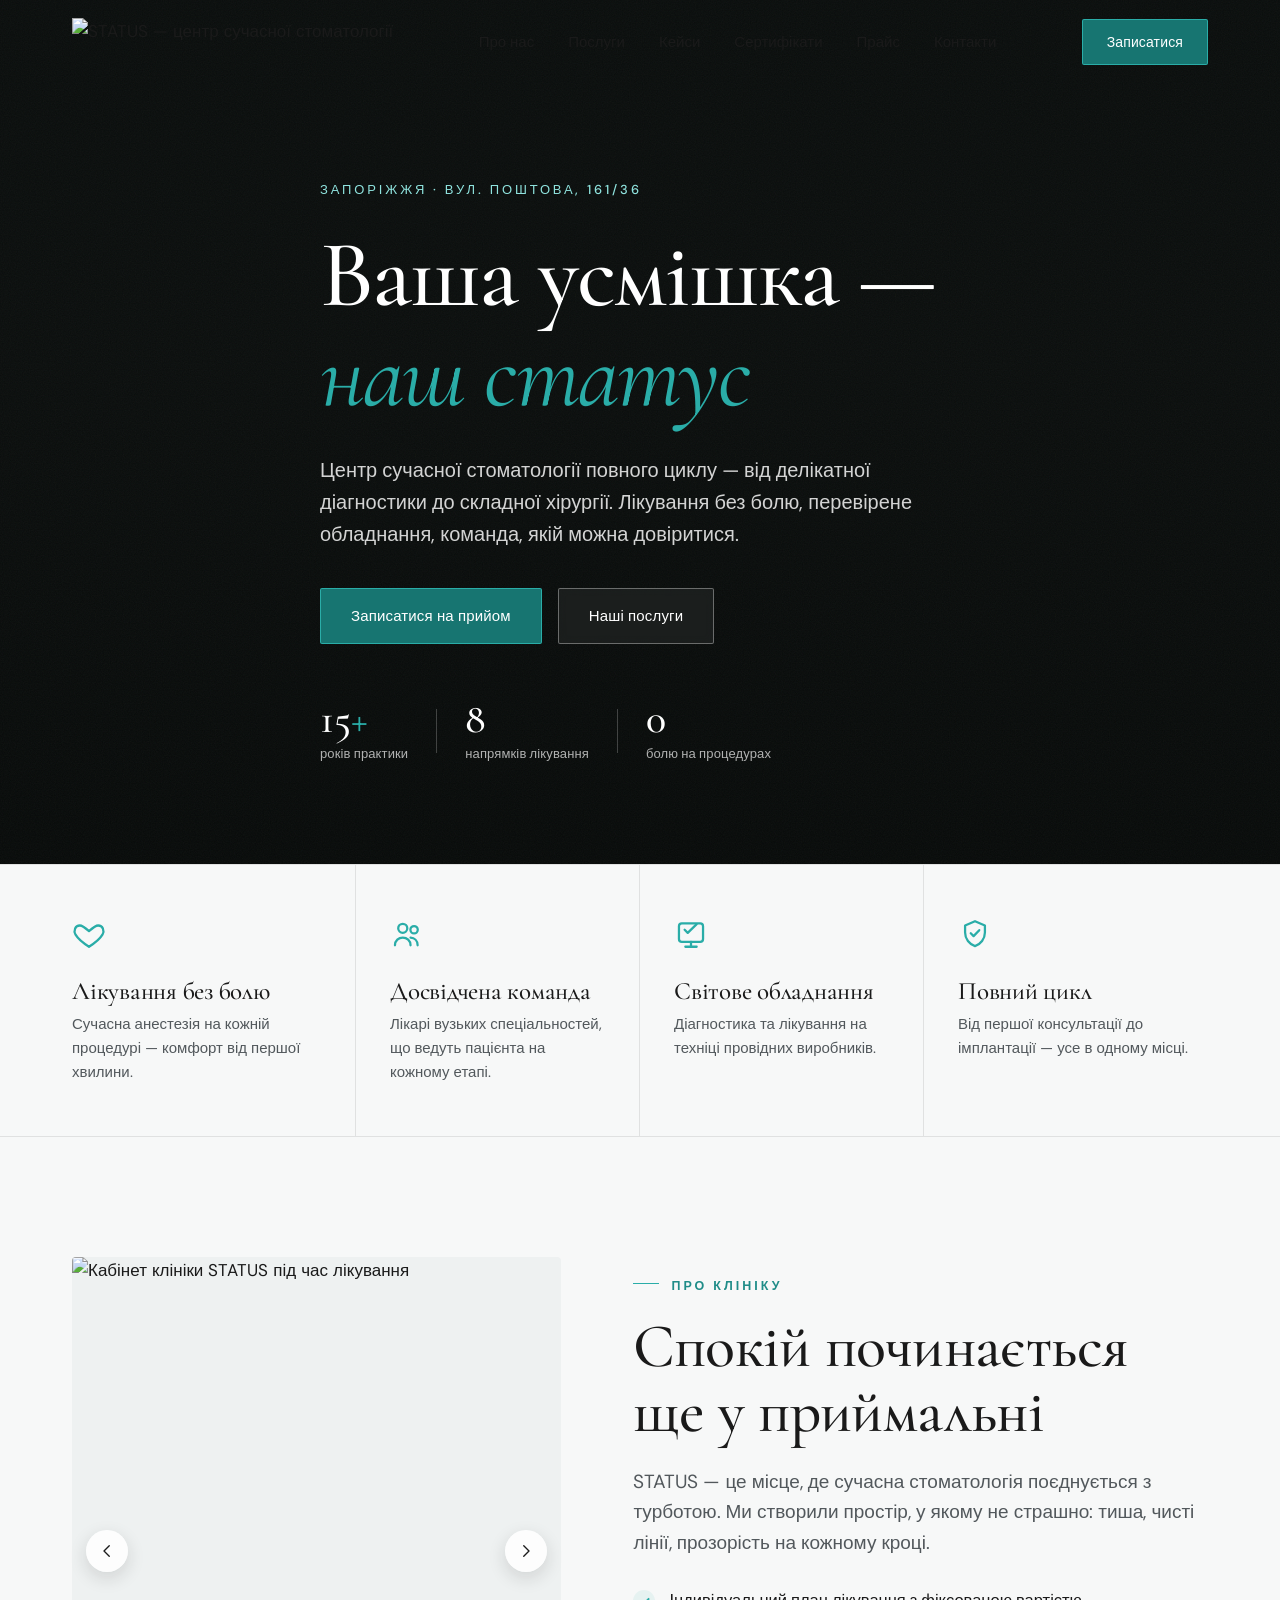
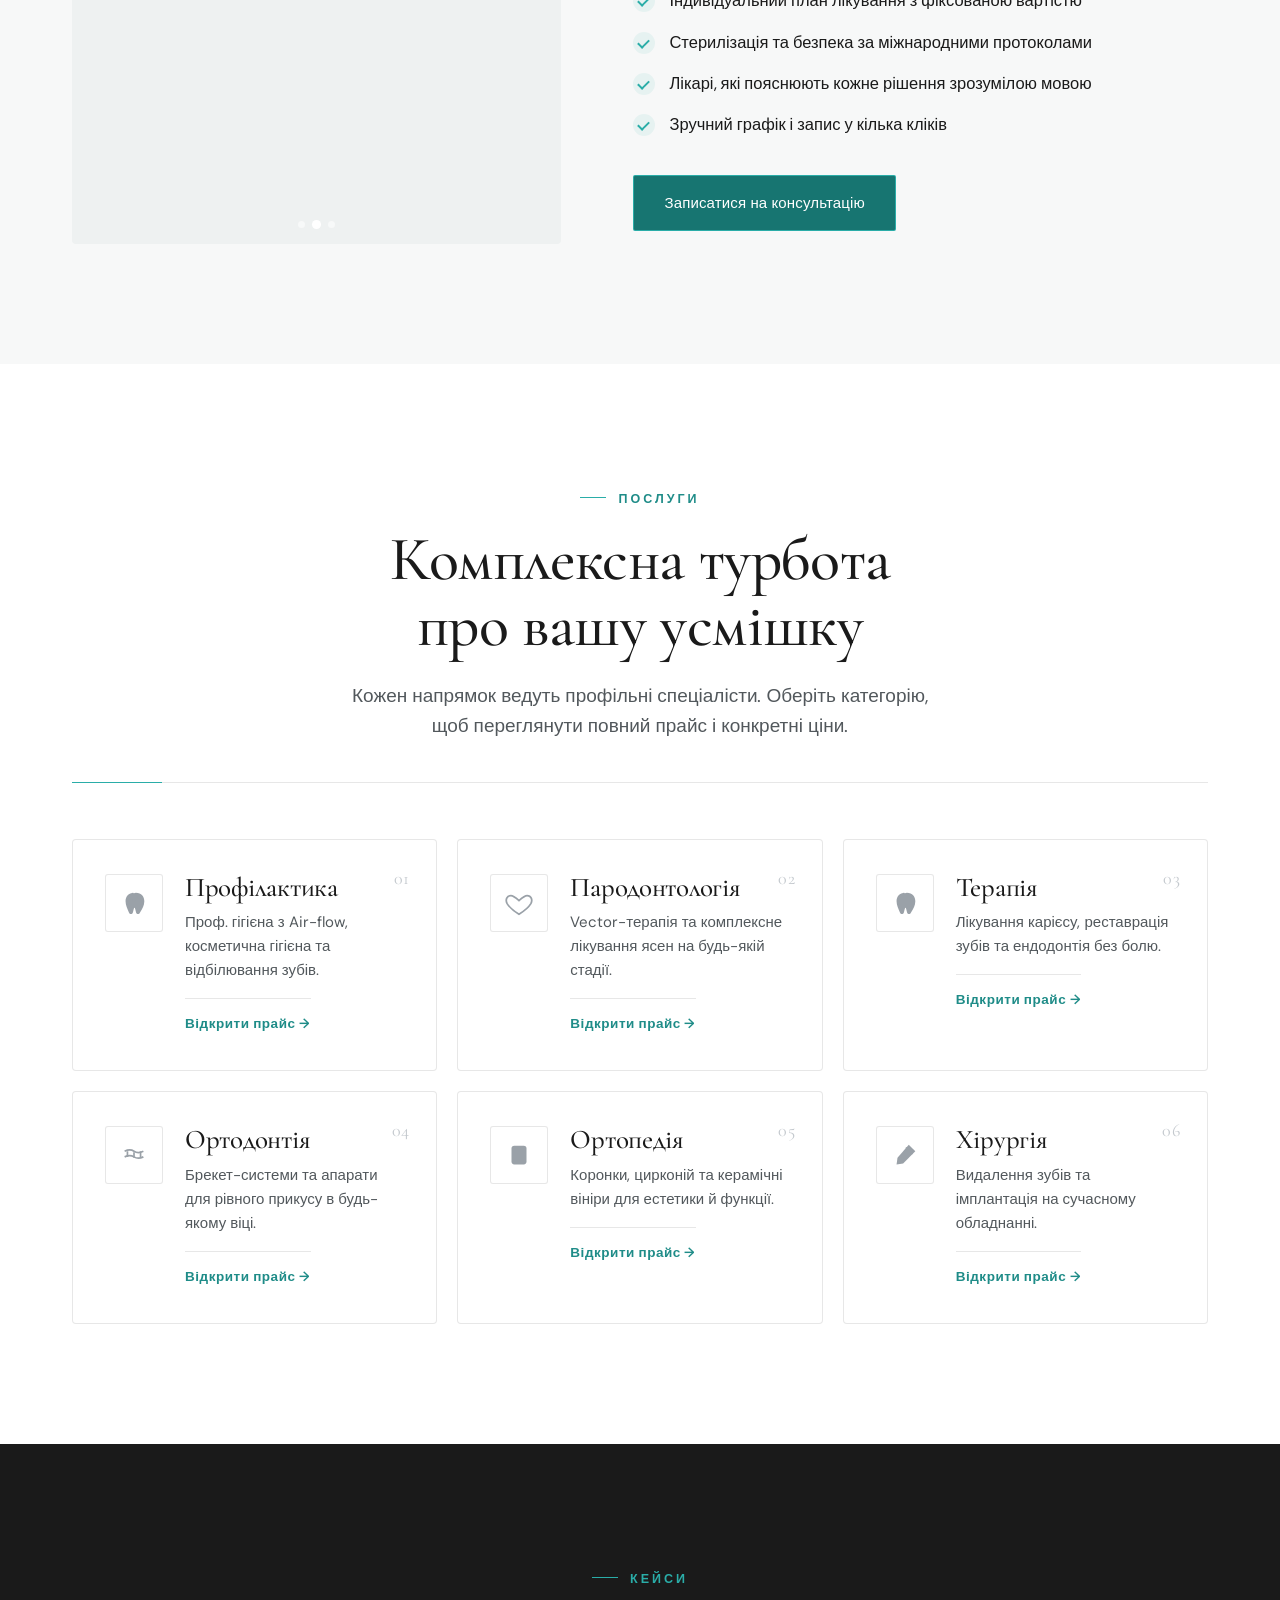
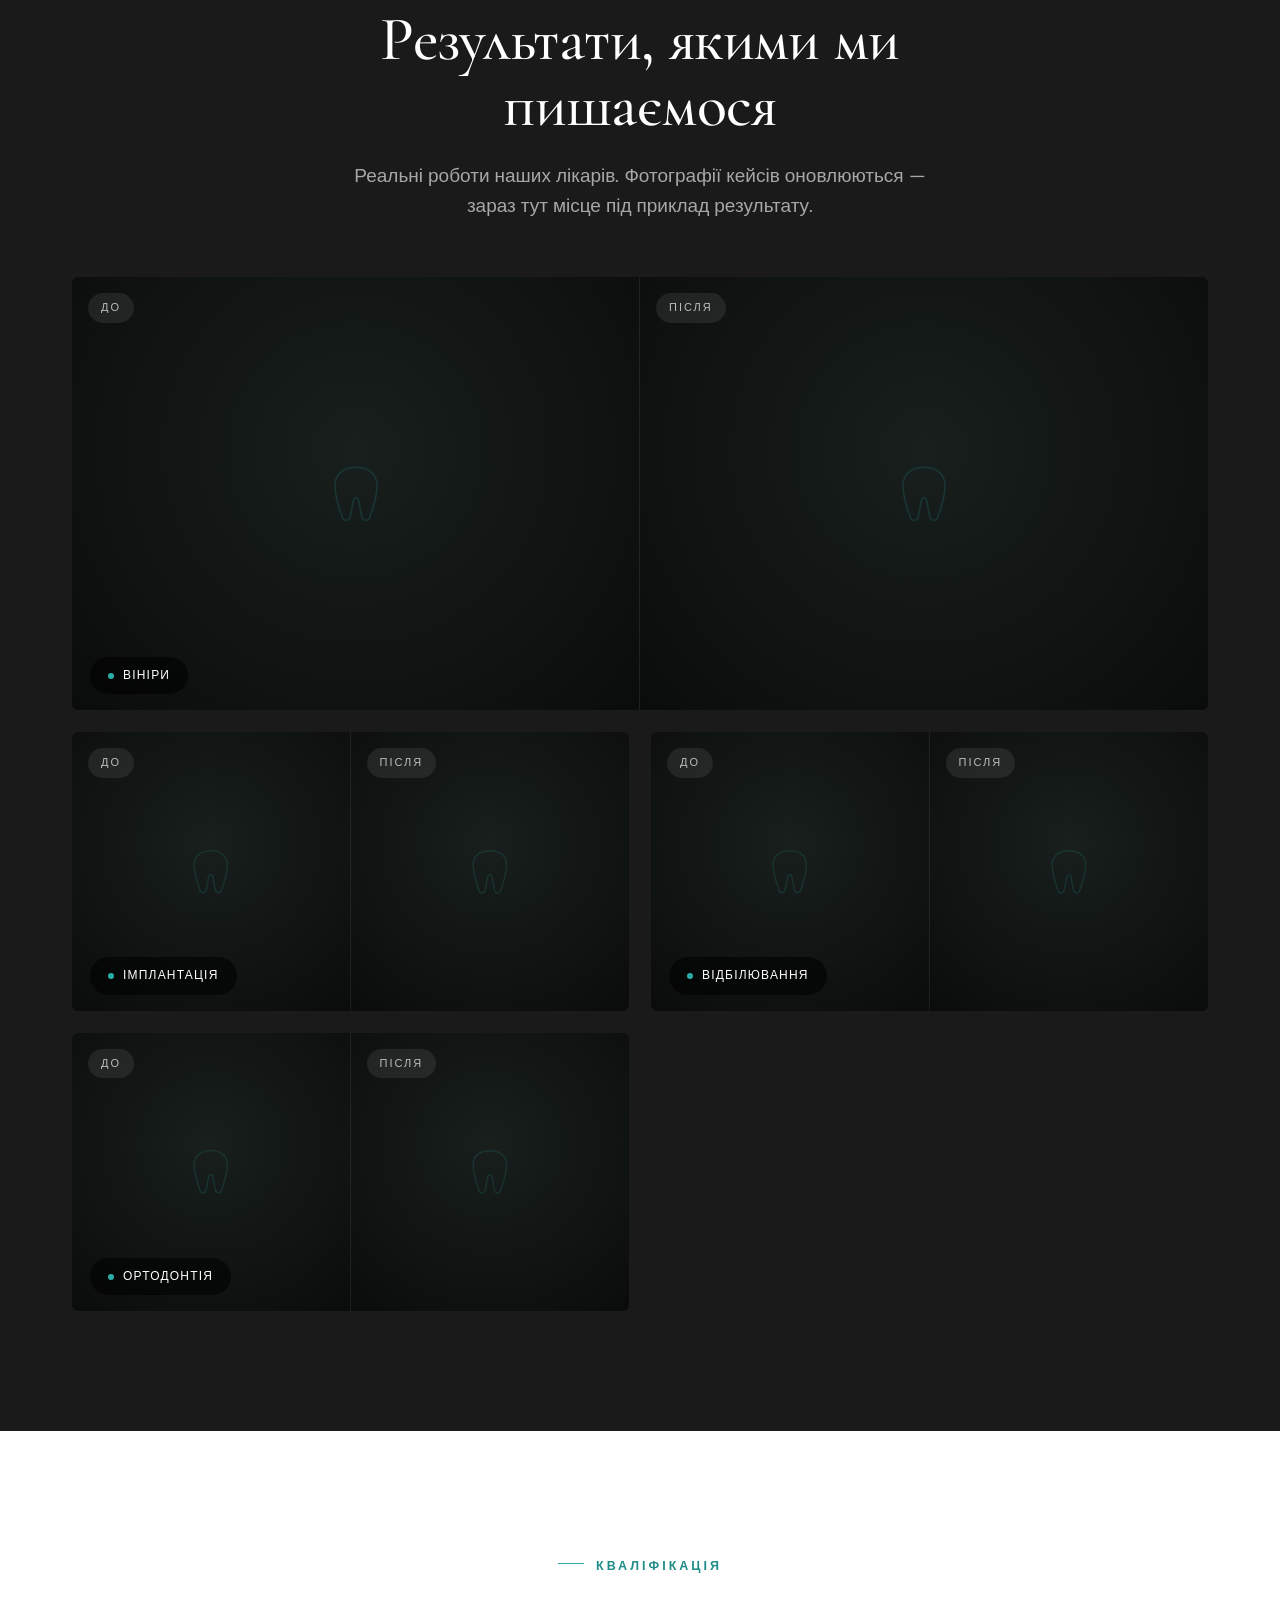
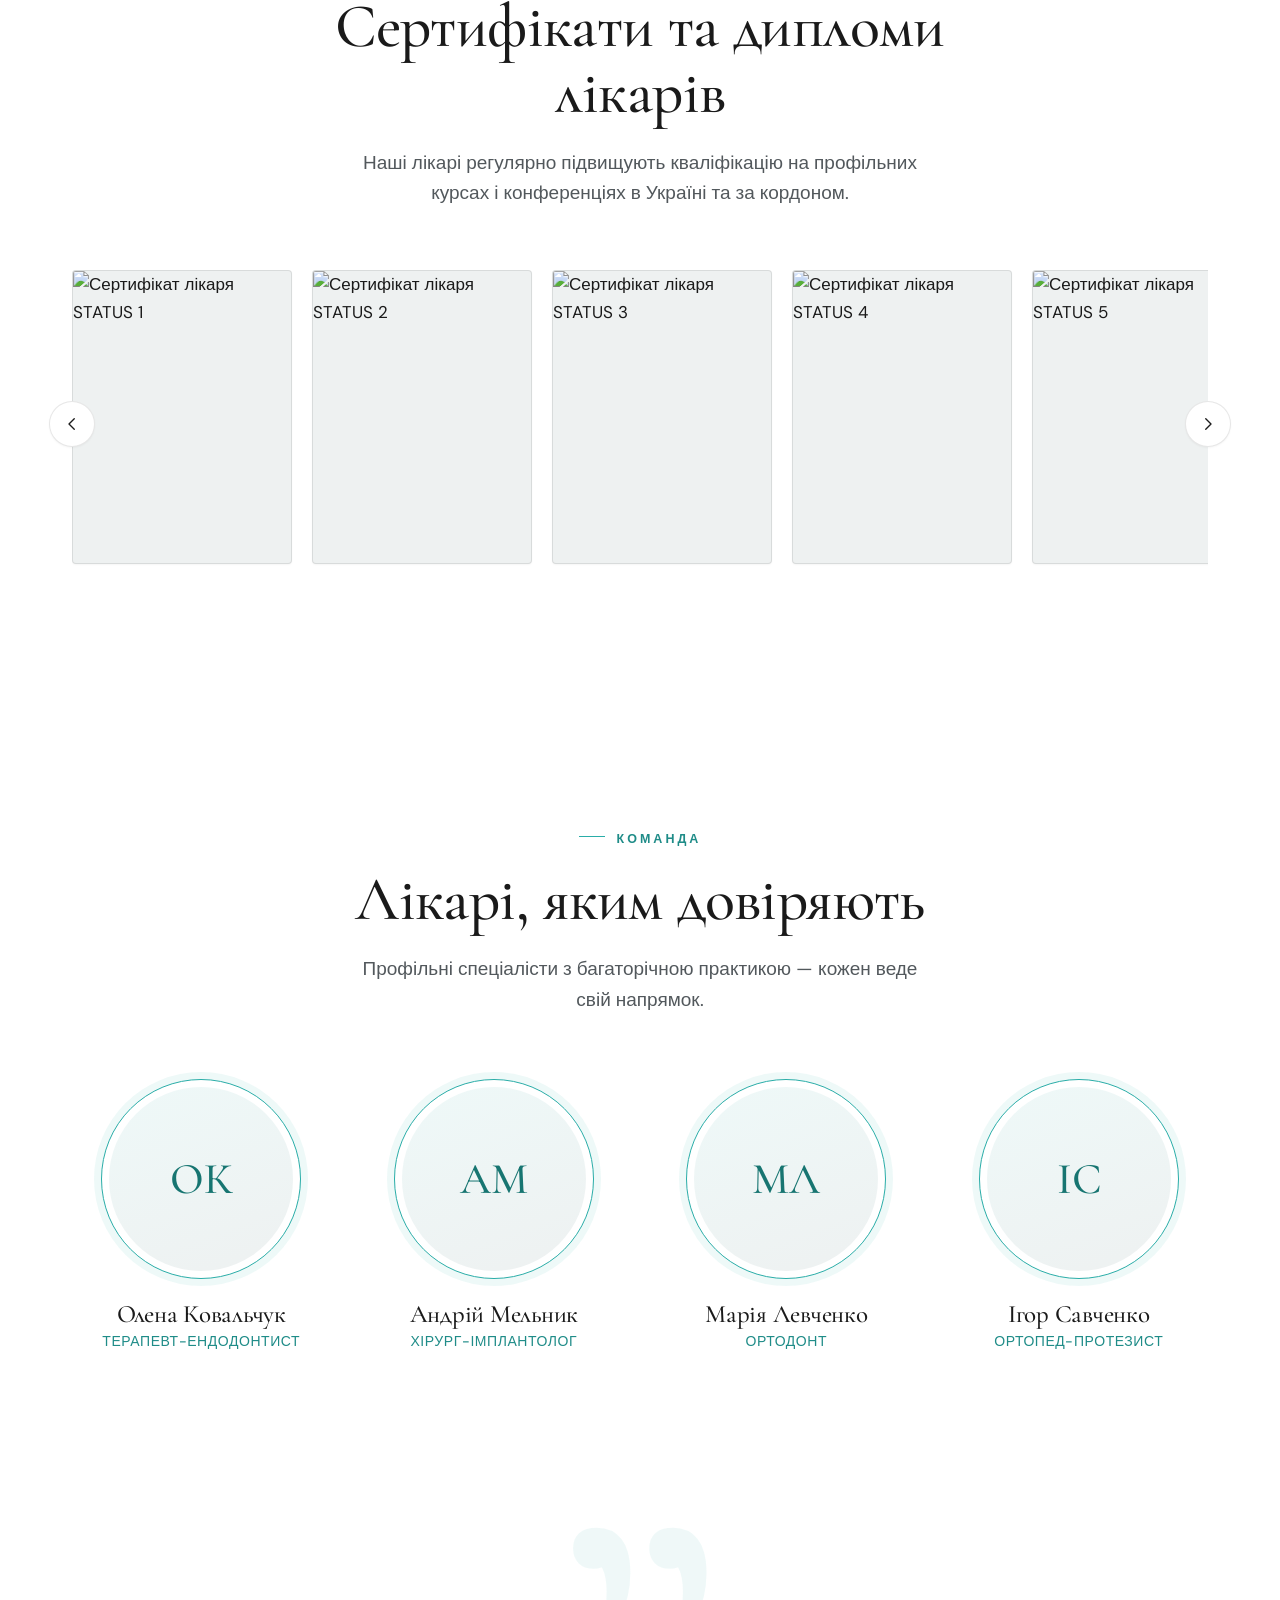
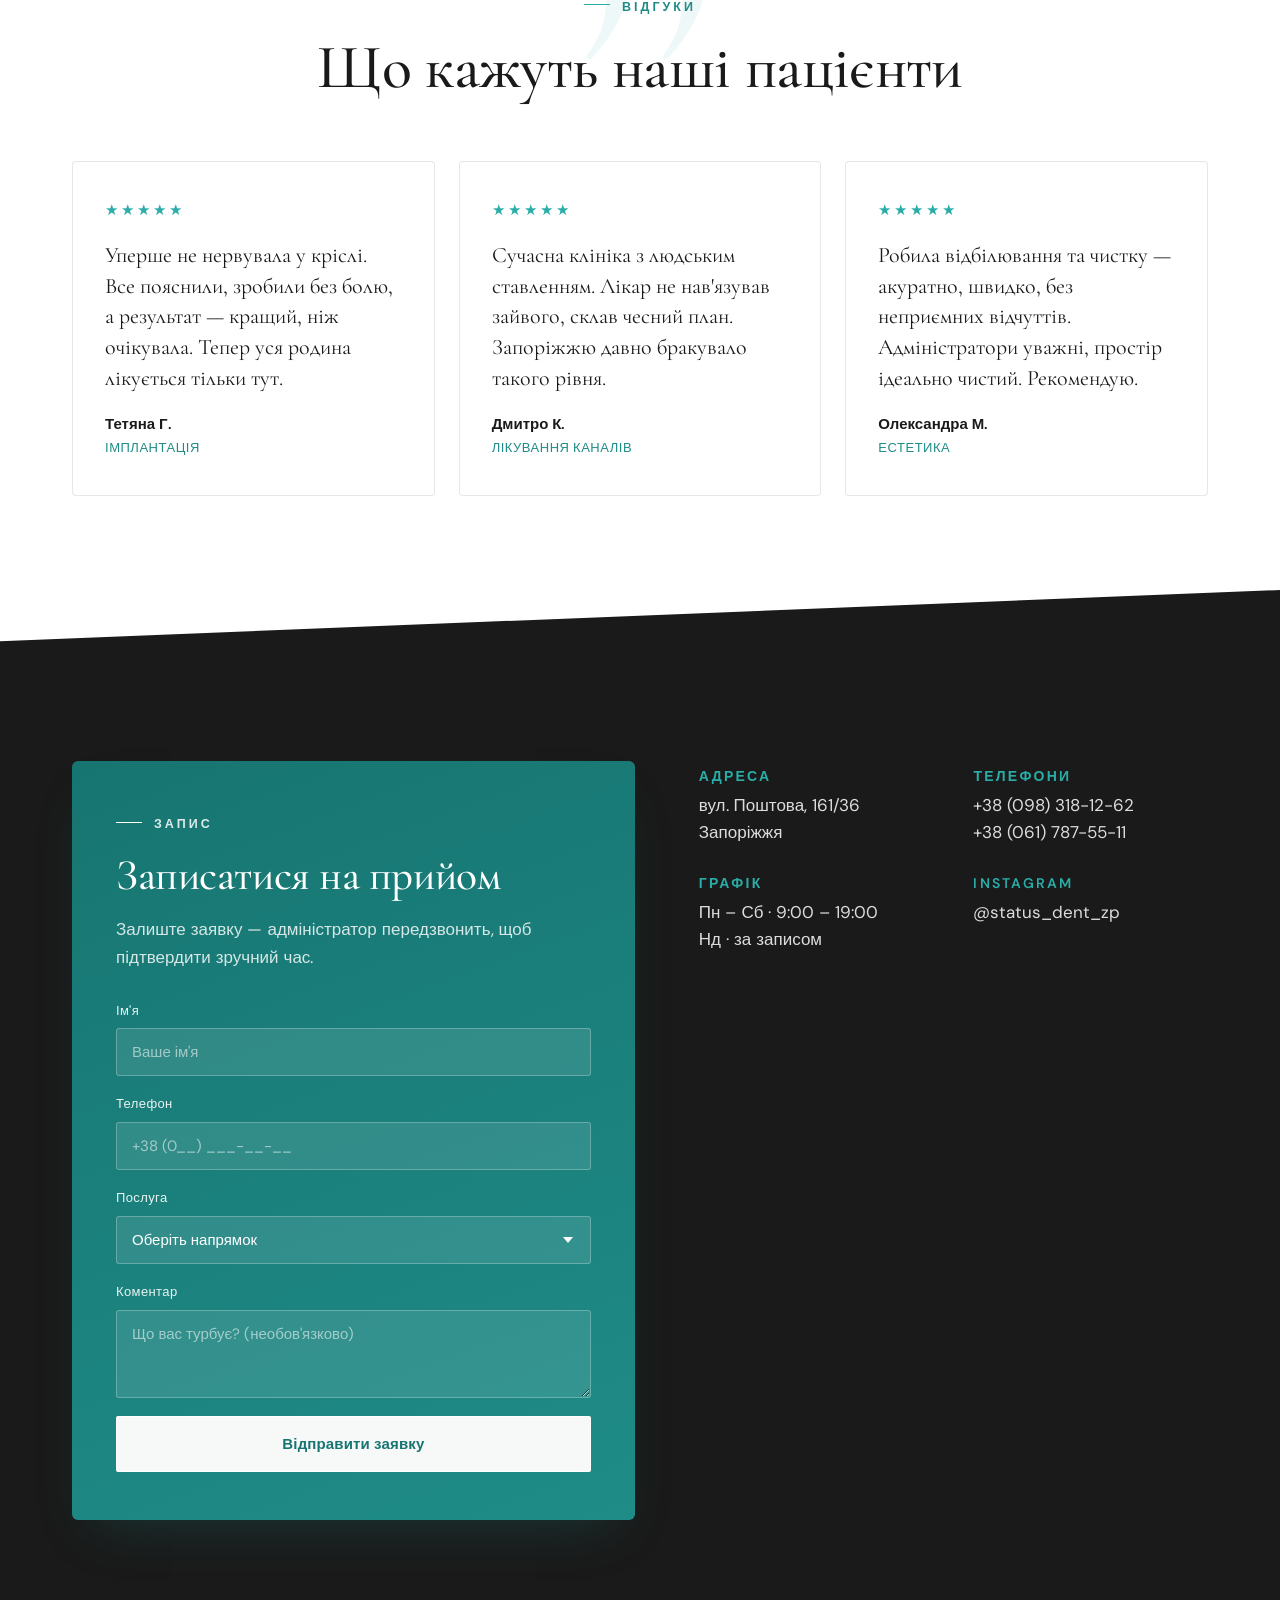
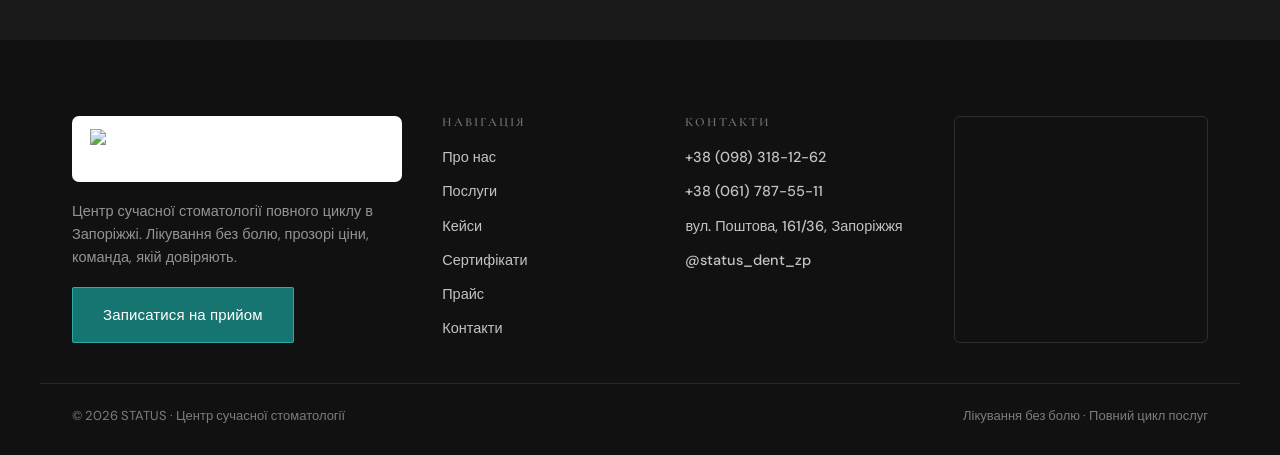
==== index.html @ 4f8bb358 "Add price page, cases/certificates sections, about gallery slider Split certificates into their own " ====
<!DOCTYPE html>
<html lang="uk">
<head>
<meta charset="UTF-8">
<meta name="viewport" content="width=device-width, initial-scale=1.0">
<title>STATUS — Центр сучасної стоматології · Запоріжжя</title>
<meta name="description" content="STATUS — центр сучасної стоматології повного циклу в Запоріжжі. Лікування без болю, досвідчена команда, прозорі ціни.">
<link rel="preconnect" href="https://fonts.googleapis.com">
<link rel="preconnect" href="https://fonts.gstatic.com" crossorigin>
<link rel="preconnect" href="https://res.cloudinary.com">
<link href="https://fonts.googleapis.com/css2?family=Cormorant+Garamond:ital,wght@0,300;0,400;0,500;0,600;1,400&family=DM+Sans:opsz,wght@9..40,300;9..40,400;9..40,500;9..40,700&display=swap" rel="stylesheet">
<link rel="stylesheet" href="status.css">
</head>
<body>

<!-- ================= NAV ================= -->
<header class="nav" id="nav">
  <div class="wrap nav-inner">
    <a href="#top" class="brand" aria-label="STATUS — центр сучасної стоматології">
      <img src="status-logo.png" alt="STATUS — центр сучасної стоматології" class="brand-logo">
    </a>
    <nav class="nav-links" aria-label="Головна навігація">
      <a href="#about">Про нас</a>
      <a href="#services">Послуги</a>
      <a href="#cases">Кейси</a>
      <a href="#certificates">Сертифікати</a>
      <a href="price.html">Прайс</a>
      <a href="#contact">Контакти</a>
    </nav>
    <a href="#contact" class="btn btn-fill nav-cta">Записатися</a>
    <button class="nav-burger" id="nav-burger" aria-label="Меню" aria-expanded="false">
      <span></span><span></span><span></span>
    </button>
  </div>
  <div class="nav-mobile" id="nav-mobile">
    <a href="#about">Про нас</a>
    <a href="#services">Послуги</a>
    <a href="#cases">Кейси</a>
    <a href="#certificates">Сертифікати</a>
    <a href="price.html">Прайс</a>
    <a href="#contact">Контакти</a>
    <a href="#contact" class="btn btn-fill">Записатися на прийом</a>
  </div>
</header>

<main id="top">

<!-- ================= HERO ================= -->
<section class="hero">
  <div class="hero-bg" aria-hidden="true">
    <video class="hero-video" autoplay muted loop playsinline
      poster="https://res.cloudinary.com/djntd8got/video/upload/so_0,f_auto,q_auto,c_limit,w_1200/status/hero/hero-bg.jpg">
      <source src="https://res.cloudinary.com/djntd8got/video/upload/f_auto,q_auto,c_limit,w_1200/status/hero/hero-bg.mp4" type="video/mp4">
    </video>
    <div class="hero-overlay"></div>
  </div>
  <div class="grain" aria-hidden="true"></div>
  <div class="wrap">
    <div class="hero-copy">
      <p class="eyebrow reveal-up" style="--d:0ms">Запоріжжя · вул. Поштова, 161/36</p>
      <h1 class="hero-title">
        <span class="reveal-up" style="--d:90ms">Ваша усмішка —</span>
        <span class="reveal-up accent" style="--d:200ms">наш статус</span>
      </h1>
      <p class="hero-lede reveal-up" style="--d:320ms">
        Центр сучасної стоматології повного циклу — від делікатної діагностики
        до складної хірургії. Лікування без болю, перевірене обладнання,
        команда, якій можна довіритися.
      </p>
      <div class="hero-actions reveal-up" style="--d:440ms">
        <a href="#contact" class="btn btn-fill">Записатися на прийом</a>
        <a href="#services" class="btn btn-ghost">Наші послуги</a>
      </div>
      <div class="hero-stats reveal-up" style="--d:560ms">
        <div class="stat"><span class="stat-num">15<i>+</i></span><span class="stat-lbl">років практики</span></div>
        <div class="stat-div" aria-hidden="true"></div>
        <div class="stat"><span class="stat-num">8</span><span class="stat-lbl">напрямків лікування</span></div>
        <div class="stat-div" aria-hidden="true"></div>
        <div class="stat"><span class="stat-num">0</span><span class="stat-lbl">болю на процедурах</span></div>
      </div>
    </div>
  </div>
</section>

<!-- ================= TRUST BAR ================= -->
<section class="trust" aria-label="Чому пацієнти обирають STATUS">
  <div class="wrap trust-grid">
    <div class="trust-item reveal-up">
      <svg viewBox="0 0 24 24" aria-hidden="true"><path d="M12 21s-7-4.35-9.5-8.5C.9 9.6 2.3 6 5.5 6 7.6 6 9 7.3 12 10c3-2.7 4.4-4 6.5-4 3.2 0 4.6 3.6 3 6.5C19 16.65 12 21 12 21z"/></svg>
      <h3>Лікування без болю</h3>
      <p>Сучасна анестезія на кожній процедурі — комфорт від першої хвилини.</p>
    </div>
    <div class="trust-item reveal-up" style="--d:90ms">
      <svg viewBox="0 0 24 24" aria-hidden="true"><circle cx="9" cy="8" r="3.2"/><path d="M3.5 20c0-3.3 2.6-5.5 5.5-5.5s5.5 2.2 5.5 5.5"/><circle cx="17" cy="9" r="2.6"/><path d="M14.5 14.6c2.7.2 5 2.2 5 5.4"/></svg>
      <h3>Досвідчена команда</h3>
      <p>Лікарі вузьких спеціальностей, що ведуть пацієнта на кожному етапі.</p>
    </div>
    <div class="trust-item reveal-up" style="--d:180ms">
      <svg viewBox="0 0 24 24" aria-hidden="true"><rect x="3.5" y="4.5" width="17" height="13" rx="2"/><path d="M8 21h8M12 17.5V21M7.5 9l2.2 2.2L16 5"/></svg>
      <h3>Світове обладнання</h3>
      <p>Діагностика та лікування на техніці провідних виробників.</p>
    </div>
    <div class="trust-item reveal-up" style="--d:270ms">
      <svg viewBox="0 0 24 24" aria-hidden="true"><path d="M12 3l7 3v5c0 4.4-3 8.3-7 9.5C8 19.3 5 15.4 5 11V6z"/><path d="M9 11.5l2 2 4-4.2"/></svg>
      <h3>Повний цикл</h3>
      <p>Від першої консультації до імплантації — усе в одному місці.</p>
    </div>
  </div>
</section>

<!-- ================= ABOUT ================= -->
<section class="section about" id="about">
  <div class="wrap about-grid">
    <div class="about-media reveal-up">
      <div class="about-gallery" id="about-gallery">
        <div class="about-slide is-active">
          <img src="https://res.cloudinary.com/djntd8got/image/upload/f_auto,q_auto,w_900/status/about/about-1.jpg" alt="Лікарі STATUS під час прийому пацієнта" loading="lazy">
        </div>
        <div class="about-slide">
          <img src="https://res.cloudinary.com/djntd8got/image/upload/f_auto,q_auto,w_900/status/about/about-2.jpg" alt="Кабінет клініки STATUS під час лікування" loading="lazy">
        </div>
        <div class="about-slide">
          <img src="https://res.cloudinary.com/djntd8got/image/upload/f_auto,q_auto,w_900/status/about/about-3.jpg" alt="Стіна сертифікатів та дипломів лікарів STATUS" loading="lazy">
        </div>
      </div>
      <button class="gallery-nav prev" id="about-prev" aria-label="Попереднє фото">
        <svg viewBox="0 0 24 24" aria-hidden="true"><path d="M15 5l-7 7 7 7" fill="none" stroke="currentColor" stroke-width="1.8" stroke-linecap="round" stroke-linejoin="round"/></svg>
      </button>
      <button class="gallery-nav next" id="about-next" aria-label="Наступне фото">
        <svg viewBox="0 0 24 24" aria-hidden="true"><path d="M9 5l7 7-7 7" fill="none" stroke="currentColor" stroke-width="1.8" stroke-linecap="round" stroke-linejoin="round"/></svg>
      </button>
      <div class="gallery-dots" id="about-dots">
        <button class="is-active" aria-label="Фото 1"></button>
        <button aria-label="Фото 2"></button>
        <button aria-label="Фото 3"></button>
      </div>
      <div class="about-accent" aria-hidden="true"></div>
    </div>
    <div class="about-copy reveal-up" style="--d:120ms">
      <span class="sec-kicker">Про клініку</span>
      <h2 class="sec-title">Спокій починається<br>ще у приймальні</h2>
      <p class="sec-lede">STATUS — це місце, де сучасна стоматологія поєднується з
        турботою. Ми створили простір, у якому не страшно: тиша, чисті лінії,
        прозорість на кожному кроці.</p>
      <ul class="about-list">
        <li><span class="tick" aria-hidden="true"></span>Індивідуальний план лікування з фіксованою вартістю</li>
        <li><span class="tick" aria-hidden="true"></span>Стерилізація та безпека за міжнародними протоколами</li>
        <li><span class="tick" aria-hidden="true"></span>Лікарі, які пояснюють кожне рішення зрозумілою мовою</li>
        <li><span class="tick" aria-hidden="true"></span>Зручний графік і запис у кілька кліків</li>
      </ul>
      <a href="#contact" class="btn btn-fill">Записатися на консультацію</a>
    </div>
  </div>
</section>

<!-- ================= SERVICES ================= -->
<section class="section services" id="services">
  <div class="wrap">
    <div class="sec-head center reveal-up">
      <span class="sec-kicker">Послуги</span>
      <h2 class="sec-title">Комплексна турбота<br>про вашу усмішку</h2>
      <p class="sec-lede">Кожен напрямок ведуть профільні спеціалісти. Оберіть категорію,
        щоб переглянути повний прайс і конкретні ціни.</p>
    </div>
    <div class="hr-teal reveal-up" aria-hidden="true"></div>
    <div class="svc-grid">
      <article class="svc-card reveal-up" data-num="01">
        <div class="svc-ico"><svg viewBox="0 0 32 32" aria-hidden="true"><path d="M16 5C10 5 7 9 7 14c0 4.5 2 8 3.6 12 .9 2.2 3.4 2.2 4.2 0l1-4c.3-1.2 1.1-1.2 1.4 0l1 4c.8 2.2 3.3 2.2 4.2 0C25 22 27 18.5 27 14c0-5-3-9-9-9-.7 0-1.4.2-2 .5-.6-.3-1.3-.5-2-.5z"/><path d="M14 13l1.5 1.5L20 10" stroke-width="1.6" fill="none" stroke="currentColor"/></svg></div>
        <div class="svc-body">
          <h3>Профілактика</h3>
          <p>Проф. гігієна з Air-flow, косметична гігієна та відбілювання зубів.</p>
          <a href="price.html#profilaktyka" class="svc-link">Відкрити прайс →</a>
        </div>
      </article>
      <article class="svc-card reveal-up" data-num="02" style="--d:60ms">
        <div class="svc-ico"><svg viewBox="0 0 24 24" aria-hidden="true"><path d="M12 21s-7-4.35-9.5-8.5C.9 9.6 2.3 6 5.5 6 7.6 6 9 7.3 12 10c3-2.7 4.4-4 6.5-4 3.2 0 4.6 3.6 3 6.5C19 16.65 12 21 12 21z" fill="none" stroke="currentColor" stroke-width="1.4"/></svg></div>
        <div class="svc-body">
          <h3>Пародонтологія</h3>
          <p>Vector-терапія та комплексне лікування ясен на будь-якій стадії.</p>
          <a href="price.html#parodontologiya" class="svc-link">Відкрити прайс →</a>
        </div>
      </article>
      <article class="svc-card reveal-up" data-num="03" style="--d:120ms">
        <div class="svc-ico"><svg viewBox="0 0 32 32" aria-hidden="true"><path d="M16 5C10 5 7 9 7 14c0 4.5 2 8 3.6 12 .9 2.2 3.4 2.2 4.2 0l1-4c.3-1.2 1.1-1.2 1.4 0l1 4c.8 2.2 3.3 2.2 4.2 0C25 22 27 18.5 27 14c0-5-3-9-9-9-.7 0-1.4.2-2 .5-.6-.3-1.3-.5-2-.5z"/></svg></div>
        <div class="svc-body">
          <h3>Терапія</h3>
          <p>Лікування карієсу, реставрація зубів та ендодонтія без болю.</p>
          <a href="price.html#terapiya" class="svc-link">Відкрити прайс →</a>
        </div>
      </article>
      <article class="svc-card reveal-up" data-num="04" style="--d:60ms">
        <div class="svc-ico"><svg viewBox="0 0 32 32" aria-hidden="true"><path d="M6 12c4-2 7-2 10 0s6 2 10 0M6 18c4-2 7-2 10 0s6 2 10 0" stroke="currentColor" stroke-width="1.8" fill="none"/><path d="M9 12v6M16 13v6M23 12v6" stroke="currentColor" stroke-width="1.8"/></svg></div>
        <div class="svc-body">
          <h3>Ортодонтія</h3>
          <p>Брекет-системи та апарати для рівного прикусу в будь-якому віці.</p>
          <a href="price.html#ortodontiya" class="svc-link">Відкрити прайс →</a>
        </div>
      </article>
      <article class="svc-card reveal-up" data-num="05" style="--d:120ms">
        <div class="svc-ico"><svg viewBox="0 0 32 32" aria-hidden="true"><rect x="8" y="6" width="16" height="20" rx="3"/><path d="M12 11h8M12 16h8M12 21h5" stroke="currentColor" stroke-width="1.6" fill="none"/></svg></div>
        <div class="svc-body">
          <h3>Ортопедія</h3>
          <p>Коронки, цирконій та керамічні вініри для естетики й функції.</p>
          <a href="price.html#ortopediya" class="svc-link">Відкрити прайс →</a>
        </div>
      </article>
      <article class="svc-card reveal-up" data-num="06" style="--d:180ms">
        <div class="svc-ico"><svg viewBox="0 0 32 32" aria-hidden="true"><path d="M20 5l7 7-13 13-7 1 1-7z"/><path d="M17 8l7 7" stroke="currentColor" stroke-width="1.6" fill="none"/></svg></div>
        <div class="svc-body">
          <h3>Хірургія</h3>
          <p>Видалення зубів та імплантація на сучасному обладнанні.</p>
          <a href="price.html#hirurgiya" class="svc-link">Відкрити прайс →</a>
        </div>
      </article>
    </div>
  </div>
</section>

<!-- ================= CASES ================= -->
<section class="section cases" id="cases">
  <div class="wrap">
    <div class="sec-head center reveal-up">
      <span class="sec-kicker">Кейси</span>
      <h2 class="sec-title">Результати, якими ми пишаємося</h2>
      <p class="sec-lede">Реальні роботи наших лікарів. Фотографії кейсів оновлюються —
        зараз тут місце під приклад результату.</p>
    </div>
    <div class="case-grid">
      <article class="case-card case-wide reveal-up">
        <div class="case-half">
          <span class="case-tag">До</span>
          <svg class="case-icon" viewBox="0 0 100 100" aria-hidden="true"><path d="M50 12 C34 12 20 20 20 38 C20 52 24 64 30 82 C32 90 40 90 42 82 L46 60 C47 54 53 54 54 60 L58 82 C60 90 68 90 70 82 C76 64 80 52 80 38 C80 20 66 12 50 12 Z" fill="none" stroke="currentColor" stroke-width="2.5"/></svg>
        </div>
        <div class="case-half">
          <span class="case-tag">Після</span>
          <svg class="case-icon" viewBox="0 0 100 100" aria-hidden="true"><path d="M50 12 C34 12 20 20 20 38 C20 52 24 64 30 82 C32 90 40 90 42 82 L46 60 C47 54 53 54 54 60 L58 82 C60 90 68 90 70 82 C76 64 80 52 80 38 C80 20 66 12 50 12 Z" fill="none" stroke="currentColor" stroke-width="2.5"/></svg>
        </div>
        <div class="case-chip">Вініри</div>
      </article>
      <article class="case-card reveal-up" style="--d:60ms">
        <div class="case-half">
          <span class="case-tag">До</span>
          <svg class="case-icon" viewBox="0 0 100 100" aria-hidden="true"><path d="M50 12 C34 12 20 20 20 38 C20 52 24 64 30 82 C32 90 40 90 42 82 L46 60 C47 54 53 54 54 60 L58 82 C60 90 68 90 70 82 C76 64 80 52 80 38 C80 20 66 12 50 12 Z" fill="none" stroke="currentColor" stroke-width="2.5"/></svg>
        </div>
        <div class="case-half">
          <span class="case-tag">Після</span>
          <svg class="case-icon" viewBox="0 0 100 100" aria-hidden="true"><path d="M50 12 C34 12 20 20 20 38 C20 52 24 64 30 82 C32 90 40 90 42 82 L46 60 C47 54 53 54 54 60 L58 82 C60 90 68 90 70 82 C76 64 80 52 80 38 C80 20 66 12 50 12 Z" fill="none" stroke="currentColor" stroke-width="2.5"/></svg>
        </div>
        <div class="case-chip">Імплантація</div>
      </article>
      <article class="case-card reveal-up" style="--d:120ms">
        <div class="case-half">
          <span class="case-tag">До</span>
          <svg class="case-icon" viewBox="0 0 100 100" aria-hidden="true"><path d="M50 12 C34 12 20 20 20 38 C20 52 24 64 30 82 C32 90 40 90 42 82 L46 60 C47 54 53 54 54 60 L58 82 C60 90 68 90 70 82 C76 64 80 52 80 38 C80 20 66 12 50 12 Z" fill="none" stroke="currentColor" stroke-width="2.5"/></svg>
        </div>
        <div class="case-half">
          <span class="case-tag">Після</span>
          <svg class="case-icon" viewBox="0 0 100 100" aria-hidden="true"><path d="M50 12 C34 12 20 20 20 38 C20 52 24 64 30 82 C32 90 40 90 42 82 L46 60 C47 54 53 54 54 60 L58 82 C60 90 68 90 70 82 C76 64 80 52 80 38 C80 20 66 12 50 12 Z" fill="none" stroke="currentColor" stroke-width="2.5"/></svg>
        </div>
        <div class="case-chip">Відбілювання</div>
      </article>
      <article class="case-card reveal-up" style="--d:180ms">
        <div class="case-half">
          <span class="case-tag">До</span>
          <svg class="case-icon" viewBox="0 0 100 100" aria-hidden="true"><path d="M50 12 C34 12 20 20 20 38 C20 52 24 64 30 82 C32 90 40 90 42 82 L46 60 C47 54 53 54 54 60 L58 82 C60 90 68 90 70 82 C76 64 80 52 80 38 C80 20 66 12 50 12 Z" fill="none" stroke="currentColor" stroke-width="2.5"/></svg>
        </div>
        <div class="case-half">
          <span class="case-tag">Після</span>
          <svg class="case-icon" viewBox="0 0 100 100" aria-hidden="true"><path d="M50 12 C34 12 20 20 20 38 C20 52 24 64 30 82 C32 90 40 90 42 82 L46 60 C47 54 53 54 54 60 L58 82 C60 90 68 90 70 82 C76 64 80 52 80 38 C80 20 66 12 50 12 Z" fill="none" stroke="currentColor" stroke-width="2.5"/></svg>
        </div>
        <div class="case-chip">Ортодонтія</div>
      </article>
    </div>
  </div>
</section>

<!-- ================= CERTIFICATES ================= -->
<section class="section certificates" id="certificates">
  <div class="wrap">
    <div class="sec-head center reveal-up">
      <span class="sec-kicker">Кваліфікація</span>
      <h2 class="sec-title">Сертифікати та дипломи лікарів</h2>
      <p class="sec-lede">Наші лікарі регулярно підвищують кваліфікацію на профільних
        курсах і конференціях в Україні та за кордоном.</p>
    </div>
    <div class="cert-wrap reveal-up">
      <div class="cert-track" id="cert-track">
        <!-- 37 certificates -->
        <div class="cert-card"><img src="https://res.cloudinary.com/djntd8got/image/upload/f_auto,q_auto,w_500/status/certificates/cert-01.jpg" alt="Сертифікат лікаря STATUS 1" loading="lazy"></div>
        <div class="cert-card"><img src="https://res.cloudinary.com/djntd8got/image/upload/f_auto,q_auto,w_500/status/certificates/cert-02.jpg" alt="Сертифікат лікаря STATUS 2" loading="lazy"></div>
        <div class="cert-card"><img src="https://res.cloudinary.com/djntd8got/image/upload/f_auto,q_auto,w_500/status/certificates/cert-03.jpg" alt="Сертифікат лікаря STATUS 3" loading="lazy"></div>
        <div class="cert-card"><img src="https://res.cloudinary.com/djntd8got/image/upload/f_auto,q_auto,w_500/status/certificates/cert-04.jpg" alt="Сертифікат лікаря STATUS 4" loading="lazy"></div>
        <div class="cert-card"><img src="https://res.cloudinary.com/djntd8got/image/upload/f_auto,q_auto,w_500/status/certificates/cert-05.jpg" alt="Сертифікат лікаря STATUS 5" loading="lazy"></div>
        <div class="cert-card"><img src="https://res.cloudinary.com/djntd8got/image/upload/f_auto,q_auto,w_500/status/certificates/cert-06.jpg" alt="Сертифікат лікаря STATUS 6" loading="lazy"></div>
        <div class="cert-card"><img src="https://res.cloudinary.com/djntd8got/image/upload/f_auto,q_auto,w_500/status/certificates/cert-07.jpg" alt="Сертифікат лікаря STATUS 7" loading="lazy"></div>
        <div class="cert-card"><img src="https://res.cloudinary.com/djntd8got/image/upload/f_auto,q_auto,w_500/status/certificates/cert-08.jpg" alt="Сертифікат лікаря STATUS 8" loading="lazy"></div>
        <div class="cert-card"><img src="https://res.cloudinary.com/djntd8got/image/upload/f_auto,q_auto,w_500/status/certificates/cert-09.jpg" alt="Сертифікат лікаря STATUS 9" loading="lazy"></div>
        <div class="cert-card"><img src="https://res.cloudinary.com/djntd8got/image/upload/f_auto,q_auto,w_500/status/certificates/cert-10.jpg" alt="Сертифікат лікаря STATUS 10" loading="lazy"></div>
        <div class="cert-card"><img src="https://res.cloudinary.com/djntd8got/image/upload/f_auto,q_auto,w_500/status/certificates/cert-11.jpg" alt="Сертифікат лікаря STATUS 11" loading="lazy"></div>
        <div class="cert-card"><img src="https://res.cloudinary.com/djntd8got/image/upload/f_auto,q_auto,w_500/status/certificates/cert-12.jpg" alt="Сертифікат лікаря STATUS 12" loading="lazy"></div>
        <div class="cert-card"><img src="https://res.cloudinary.com/djntd8got/image/upload/f_auto,q_auto,w_500/status/certificates/cert-13.jpg" alt="Сертифікат лікаря STATUS 13" loading="lazy"></div>
        <div class="cert-card"><img src="https://res.cloudinary.com/djntd8got/image/upload/f_auto,q_auto,w_500/status/certificates/cert-14.jpg" alt="Сертифікат лікаря STATUS 14" loading="lazy"></div>
        <div class="cert-card"><img src="https://res.cloudinary.com/djntd8got/image/upload/f_auto,q_auto,w_500/status/certificates/cert-15.jpg" alt="Сертифікат лікаря STATUS 15" loading="lazy"></div>
        <div class="cert-card"><img src="https://res.cloudinary.com/djntd8got/image/upload/f_auto,q_auto,w_500/status/certificates/cert-16.jpg" alt="Сертифікат лікаря STATUS 16" loading="lazy"></div>
        <div class="cert-card"><img src="https://res.cloudinary.com/djntd8got/image/upload/f_auto,q_auto,w_500/status/certificates/cert-17.jpg" alt="Сертифікат лікаря STATUS 17" loading="lazy"></div>
        <div class="cert-card"><img src="https://res.cloudinary.com/djntd8got/image/upload/f_auto,q_auto,w_500/status/certificates/cert-18.jpg" alt="Сертифікат лікаря STATUS 18" loading="lazy"></div>
        <div class="cert-card"><img src="https://res.cloudinary.com/djntd8got/image/upload/f_auto,q_auto,w_500/status/certificates/cert-19.jpg" alt="Сертифікат лікаря STATUS 19" loading="lazy"></div>
        <div class="cert-card"><img src="https://res.cloudinary.com/djntd8got/image/upload/f_auto,q_auto,w_500/status/certificates/cert-20.jpg" alt="Сертифікат лікаря STATUS 20" loading="lazy"></div>
        <div class="cert-card"><img src="https://res.cloudinary.com/djntd8got/image/upload/f_auto,q_auto,w_500/status/certificates/cert-21.jpg" alt="Сертифікат лікаря STATUS 21" loading="lazy"></div>
        <div class="cert-card"><img src="https://res.cloudinary.com/djntd8got/image/upload/f_auto,q_auto,w_500/status/certificates/cert-22.jpg" alt="Сертифікат лікаря STATUS 22" loading="lazy"></div>
        <div class="cert-card"><img src="https://res.cloudinary.com/djntd8got/image/upload/f_auto,q_auto,w_500/status/certificates/cert-23.jpg" alt="Сертифікат лікаря STATUS 23" loading="lazy"></div>
        <div class="cert-card"><img src="https://res.cloudinary.com/djntd8got/image/upload/f_auto,q_auto,w_500/status/certificates/cert-24.jpg" alt="Сертифікат лікаря STATUS 24" loading="lazy"></div>
        <div class="cert-card"><img src="https://res.cloudinary.com/djntd8got/image/upload/f_auto,q_auto,w_500/status/certificates/cert-25.jpg" alt="Сертифікат лікаря STATUS 25" loading="lazy"></div>
        <div class="cert-card"><img src="https://res.cloudinary.com/djntd8got/image/upload/f_auto,q_auto,w_500/status/certificates/cert-26.jpg" alt="Сертифікат лікаря STATUS 26" loading="lazy"></div>
        <div class="cert-card"><img src="https://res.cloudinary.com/djntd8got/image/upload/f_auto,q_auto,w_500/status/certificates/cert-27.jpg" alt="Сертифікат лікаря STATUS 27" loading="lazy"></div>
        <div class="cert-card"><img src="https://res.cloudinary.com/djntd8got/image/upload/f_auto,q_auto,w_500/status/certificates/cert-28.jpg" alt="Сертифікат лікаря STATUS 28" loading="lazy"></div>
        <div class="cert-card"><img src="https://res.cloudinary.com/djntd8got/image/upload/f_auto,q_auto,w_500/status/certificates/cert-29.jpg" alt="Сертифікат лікаря STATUS 29" loading="lazy"></div>
        <div class="cert-card"><img src="https://res.cloudinary.com/djntd8got/image/upload/f_auto,q_auto,w_500/status/certificates/cert-30.jpg" alt="Сертифікат лікаря STATUS 30" loading="lazy"></div>
        <div class="cert-card"><img src="https://res.cloudinary.com/djntd8got/image/upload/f_auto,q_auto,w_500/status/certificates/cert-31.jpg" alt="Сертифікат лікаря STATUS 31" loading="lazy"></div>
        <div class="cert-card"><img src="https://res.cloudinary.com/djntd8got/image/upload/f_auto,q_auto,w_500/status/certificates/cert-32.jpg" alt="Сертифікат лікаря STATUS 32" loading="lazy"></div>
        <div class="cert-card"><img src="https://res.cloudinary.com/djntd8got/image/upload/f_auto,q_auto,w_500/status/certificates/cert-33.jpg" alt="Сертифікат лікаря STATUS 33" loading="lazy"></div>
        <div class="cert-card"><img src="https://res.cloudinary.com/djntd8got/image/upload/f_auto,q_auto,w_500/status/certificates/cert-34.jpg" alt="Сертифікат лікаря STATUS 34" loading="lazy"></div>
        <div class="cert-card"><img src="https://res.cloudinary.com/djntd8got/image/upload/f_auto,q_auto,w_500/status/certificates/cert-35.jpg" alt="Сертифікат лікаря STATUS 35" loading="lazy"></div>
        <div class="cert-card"><img src="https://res.cloudinary.com/djntd8got/image/upload/f_auto,q_auto,w_500/status/certificates/cert-36.jpg" alt="Сертифікат лікаря STATUS 36" loading="lazy"></div>
        <div class="cert-card"><img src="https://res.cloudinary.com/djntd8got/image/upload/f_auto,q_auto,w_500/status/certificates/cert-37.jpg" alt="Сертифікат лікаря STATUS 37" loading="lazy"></div>
      </div>
      <button class="cert-nav prev" id="cert-prev" aria-label="Прокрутити назад">
        <svg viewBox="0 0 24 24" aria-hidden="true"><path d="M15 5l-7 7 7 7" fill="none" stroke="currentColor" stroke-width="1.8" stroke-linecap="round" stroke-linejoin="round"/></svg>
      </button>
      <button class="cert-nav next" id="cert-next" aria-label="Прокрутити вперед">
        <svg viewBox="0 0 24 24" aria-hidden="true"><path d="M9 5l7 7-7 7" fill="none" stroke="currentColor" stroke-width="1.8" stroke-linecap="round" stroke-linejoin="round"/></svg>
      </button>
    </div>
  </div>
</section>

<!-- ================= TEAM ================= -->
<section class="section team" id="team">
  <div class="wrap">
    <div class="sec-head center reveal-up">
      <span class="sec-kicker">Команда</span>
      <h2 class="sec-title">Лікарі, яким довіряють</h2>
      <p class="sec-lede">Профільні спеціалісти з багаторічною практикою — кожен веде свій напрямок.</p>
    </div>
    <div class="team-grid">
      <figure class="doc reveal-up">
        <div class="doc-ring"><div class="doc-avatar">ОК</div></div>
        <figcaption>
          <h3>Олена Ковальчук</h3>
          <p class="doc-role">Терапевт-ендодонтист</p>
        </figcaption>
      </figure>
      <figure class="doc reveal-up" style="--d:100ms">
        <div class="doc-ring"><div class="doc-avatar">АМ</div></div>
        <figcaption>
          <h3>Андрій Мельник</h3>
          <p class="doc-role">Хірург-імплантолог</p>
        </figcaption>
      </figure>
      <figure class="doc reveal-up" style="--d:200ms">
        <div class="doc-ring"><div class="doc-avatar">МЛ</div></div>
        <figcaption>
          <h3>Марія Левченко</h3>
          <p class="doc-role">Ортодонт</p>
        </figcaption>
      </figure>
      <figure class="doc reveal-up" style="--d:300ms">
        <div class="doc-ring"><div class="doc-avatar">ІС</div></div>
        <figcaption>
          <h3>Ігор Савченко</h3>
          <p class="doc-role">Ортопед-протезист</p>
        </figcaption>
      </figure>
    </div>
  </div>
</section>

<!-- ================= TESTIMONIALS ================= -->
<section class="section reviews" id="reviews">
  <span class="quote-mark" aria-hidden="true">&rdquo;</span>
  <div class="wrap">
    <div class="sec-head center reveal-up">
      <span class="sec-kicker">Відгуки</span>
      <h2 class="sec-title">Що кажуть наші пацієнти</h2>
    </div>
    <div class="rev-grid">
      <blockquote class="rev-card reveal-up">
        <div class="stars" aria-hidden="true">★★★★★</div>
        <p>Уперше не нервувала у кріслі. Все пояснили, зробили без болю, а результат — кращий, ніж очікувала. Тепер уся родина лікується тільки тут.</p>
        <footer><span class="rev-name">Тетяна Г.</span><span class="rev-meta">імплантація</span></footer>
      </blockquote>
      <blockquote class="rev-card reveal-up" style="--d:100ms">
        <div class="stars" aria-hidden="true">★★★★★</div>
        <p>Сучасна клініка з людським ставленням. Лікар не нав'язував зайвого, склав чесний план. Запоріжжю давно бракувало такого рівня.</p>
        <footer><span class="rev-name">Дмитро К.</span><span class="rev-meta">лікування каналів</span></footer>
      </blockquote>
      <blockquote class="rev-card reveal-up" style="--d:200ms">
        <div class="stars" aria-hidden="true">★★★★★</div>
        <p>Робила відбілювання та чистку — акуратно, швидко, без неприємних відчуттів. Адміністратори уважні, простір ідеально чистий. Рекомендую.</p>
        <footer><span class="rev-name">Олександра М.</span><span class="rev-meta">естетика</span></footer>
      </blockquote>
    </div>
  </div>
</section>

<!-- ================= CONTACT ================= -->
<section class="section contact" id="contact">
  <div class="wrap contact-grid">
    <div class="contact-form-wrap reveal-up">
      <span class="sec-kicker light">Запис</span>
      <h2 class="sec-title light">Записатися на прийом</h2>
      <p class="contact-lede">Залиште заявку — адміністратор передзвонить, щоб підтвердити зручний час.</p>
      <form class="form" id="appt-form" novalidate>
        <div class="field">
          <label for="f-name">Ім'я</label>
          <input id="f-name" name="name" type="text" placeholder="Ваше ім'я" required>
        </div>
        <div class="field">
          <label for="f-phone">Телефон</label>
          <input id="f-phone" name="phone" type="tel" placeholder="+38 (0__) ___-__-__" required>
        </div>
        <div class="field">
          <label for="f-service">Послуга</label>
          <select id="f-service" name="service">
            <option value="" disabled selected>Оберіть напрямок</option>
            <option>Профілактика</option>
            <option>Пародонтологія</option>
            <option>Терапія</option>
            <option>Ортодонтія</option>
            <option>Ортопедія</option>
            <option>Хірургія</option>
            <option>Інша консультація</option>
          </select>
        </div>
        <div class="field">
          <label for="f-note">Коментар</label>
          <textarea id="f-note" name="note" rows="3" placeholder="Що вас турбує? (необов'язково)"></textarea>
        </div>
        <button type="submit" class="btn btn-fill btn-block">Відправити заявку</button>
        <p class="form-note" id="form-note" hidden>Дякуємо! Ми зв'яжемося з вами найближчим часом.</p>
      </form>
    </div>
    <aside class="contact-info reveal-up" style="--d:120ms">
      <div class="info-block">
        <h3>Адреса</h3>
        <p>вул. Поштова, 161/36<br>Запоріжжя</p>
      </div>
      <div class="info-block">
        <h3>Телефони</h3>
        <p><a href="tel:+380983181262">+38 (098) 318-12-62</a><br>
           <a href="tel:+380617875511">+38 (061) 787-55-11</a></p>
      </div>
      <div class="info-block">
        <h3>Графік</h3>
        <p>Пн – Сб · 9:00 – 19:00<br>Нд · за записом</p>
      </div>
      <div class="info-block">
        <h3>Instagram</h3>
        <p><a href="https://instagram.com/status_dent_zp" target="_blank" rel="noopener">@status_dent_zp</a></p>
      </div>
    </aside>
  </div>
</section>

</main>

<!-- ================= FOOTER ================= -->
<footer class="footer">
  <div class="wrap footer-top">
    <div class="footer-brand">
      <a href="#top" class="brand brand-foot" aria-label="STATUS">
        <span class="brand-logo-chip"><img src="status-logo.png" alt="STATUS — центр сучасної стоматології"></span>
      </a>
      <p class="footer-tag">Центр сучасної стоматології повного циклу в Запоріжжі. Лікування без болю, прозорі ціни, команда, якій довіряють.</p>
      <a href="#contact" class="btn btn-fill">Записатися на прийом</a>
    </div>
    <nav class="footer-links" aria-label="Footer">
      <h3>Навігація</h3>
      <a href="#about">Про нас</a>
      <a href="#services">Послуги</a>
      <a href="#cases">Кейси</a>
      <a href="#certificates">Сертифікати</a>
      <a href="price.html">Прайс</a>
      <a href="#contact">Контакти</a>
    </nav>
    <div class="footer-contact">
      <h3>Контакти</h3>
      <a href="tel:+380983181262">+38 (098) 318-12-62</a>
      <a href="tel:+380617875511">+38 (061) 787-55-11</a>
      <span>вул. Поштова, 161/36, Запоріжжя</span>
      <a href="https://instagram.com/status_dent_zp" target="_blank" rel="noopener">@status_dent_zp</a>
    </div>
    <div class="footer-map">
      <iframe title="Карта STATUS на Google Maps" loading="lazy" referrerpolicy="no-referrer-when-downgrade"
        src="https://www.google.com/maps?q=STATUS+стоматологія,+вул.+Поштова+161/36,+Запоріжжя&output=embed"></iframe>
    </div>
  </div>
  <div class="wrap footer-base">
    <span>© 2026 STATUS · Центр сучасної стоматології</span>
    <span>Лікування без болю · Повний цикл послуг</span>
  </div>
</footer>

<script src="status.js"></script>
</body>
</html>
---- status.css ----
/* ===================== TOKENS ===================== */
:root{
  --teal:#2AADA8;
  --teal-dark:#1f8c88;
  --teal-deep:#177571;
  --silver:#C4C9CE;
  --silver-dark:#9aa1a8;
  --white:#FFFFFF;
  --grey:#F7F8F8;
  --grey-2:#eef1f1;
  --charcoal:#1A1A1A;
  --ink-soft:#52585c;
  --line:rgba(26,26,26,.10);
  --teal-tint:rgba(42,173,168,.08);
  --shadow-card:0 1px 2px rgba(26,26,26,.04);
  --shadow-lift:0 24px 50px -24px rgba(23,117,113,.35);
  --ease:cubic-bezier(.4,.0,.2,1);
  --wrap:1200px;
}

*{box-sizing:border-box;margin:0;padding:0}
html{scroll-behavior:smooth}
body{
  font-family:"DM Sans",sans-serif;
  color:var(--charcoal);
  background:var(--white);
  font-size:17px;
  line-height:1.6;
  font-weight:400;
  -webkit-font-smoothing:antialiased;
  text-rendering:optimizeLegibility;
}
img{max-width:100%;display:block}
a{color:inherit;text-decoration:none}
.wrap{max-width:var(--wrap);margin:0 auto;padding:0 32px}

/* ===================== TYPE ===================== */
h1,h2,h3{font-family:"Cormorant Garamond",serif;font-weight:500;line-height:1.06;letter-spacing:-.01em}
.eyebrow{font-size:13px;letter-spacing:.22em;text-transform:uppercase;color:var(--teal-dark);font-weight:500}
.sec-kicker{
  display:inline-block;font-size:12.5px;letter-spacing:.24em;text-transform:uppercase;
  color:var(--teal-dark);font-weight:600;margin-bottom:18px;
}
.sec-kicker::before{content:"";display:inline-block;width:26px;height:1px;background:var(--teal);vertical-align:middle;margin-right:12px;transform:translateY(-3px)}
.sec-title{font-size:clamp(38px,5vw,62px);color:var(--charcoal)}
.sec-lede{font-size:19px;color:var(--ink-soft);max-width:46ch;margin-top:22px;text-wrap:pretty}
.sec-head{max-width:680px}
.sec-head.center{margin:0 auto;text-align:center}
.sec-head.center .sec-lede{margin-left:auto;margin-right:auto}

/* ===================== BUTTONS ===================== */
.btn{
  position:relative;display:inline-flex;align-items:center;justify-content:center;gap:8px;
  font-family:"DM Sans",sans-serif;font-size:15px;font-weight:500;letter-spacing:.01em;
  padding:15px 30px;border-radius:2px;cursor:pointer;border:1px solid transparent;
  overflow:hidden;transition:color .3s var(--ease),border-color .3s var(--ease),box-shadow .3s var(--ease);
  z-index:0;white-space:nowrap;
}
.btn::before{content:"";position:absolute;inset:0;z-index:-1;transform:scaleX(0);transform-origin:left;transition:transform .35s var(--ease)}
.btn-fill{background:var(--teal);color:#fff}
.btn-fill::before{background:var(--teal-deep);transform:scaleX(1)}
.btn-fill:hover{box-shadow:var(--shadow-lift)}
.btn-fill:hover::before{transform:scaleX(1)}
.btn-ghost{background:transparent;color:var(--charcoal);border-color:var(--line)}
.btn-ghost::before{background:var(--teal)}
.btn-ghost:hover{color:#fff;border-color:var(--teal)}
.btn-ghost:hover::before{transform:scaleX(1)}
.btn-block{width:100%;padding:17px}

/* ===================== NAV ===================== */
.nav{
  position:fixed;top:0;left:0;right:0;z-index:100;
  background:rgba(255,255,255,0);transition:background .35s var(--ease),box-shadow .35s var(--ease),border-color .35s var(--ease);
  border-bottom:1px solid transparent;
}
.nav.scrolled{background:rgba(255,255,255,.92);backdrop-filter:saturate(1.4) blur(14px);border-bottom-color:var(--line);box-shadow:0 1px 20px rgba(26,26,26,.04)}
.nav-inner{display:flex;align-items:center;justify-content:space-between;height:84px}
.brand{display:flex;align-items:center;gap:13px}
.brand-logo{height:48px;width:auto;display:block}
.brand-logo-chip{display:inline-flex;background:#fff;border-radius:7px;padding:13px 18px}
.brand-logo-chip img{height:40px;width:auto;display:block}
.brand-tooth{width:38px;height:38px;flex:none}
.brand-tooth path{fill:none;stroke:var(--teal);stroke-width:5;stroke-linejoin:round;stroke-linecap:round}
.brand-tooth .brand-tooth-cut{stroke-width:3.5;opacity:.55}
.brand-text{display:flex;flex-direction:column;line-height:1}
.brand-word{
  font-family:"DM Sans",sans-serif;font-weight:700;font-size:23px;letter-spacing:.16em;
  background:linear-gradient(100deg,#aeb4ba 0%,#e9ecee 18%,#9aa1a8 36%,#f4f6f7 52%,#aeb4ba 70%,#cfd4d8 100%);
  background-size:250% 100%;-webkit-background-clip:text;background-clip:text;color:transparent;
  animation:shimmer 6s linear infinite;
}
.brand-sub{font-family:"Cormorant Garamond",serif;font-style:italic;font-size:11px;letter-spacing:.04em;color:var(--silver-dark);margin-top:3px;font-weight:400}
@keyframes shimmer{to{background-position:250% 0}}
.nav-links{display:flex;gap:34px}
.nav-links a{position:relative;font-size:15px;font-weight:500;color:var(--charcoal);padding:4px 0}
.nav-links a::after{content:"";position:absolute;left:0;bottom:-2px;height:1.5px;width:100%;background:var(--teal);transform:scaleX(0);transform-origin:left;transition:transform .3s var(--ease)}
.nav-links a:hover{color:var(--teal-dark)}
.nav-links a:hover::after{transform:scaleX(1)}
.nav-cta{padding:11px 24px;font-size:14px}
.nav-burger{display:none;flex-direction:column;justify-content:center;gap:5px;width:44px;height:44px;background:none;border:none;cursor:pointer;padding:10px}
.nav-burger span{display:block;height:2px;width:100%;background:var(--charcoal);transition:transform .3s var(--ease),opacity .3s var(--ease)}
.nav-burger.open span:nth-child(1){transform:translateY(7px) rotate(45deg)}
.nav-burger.open span:nth-child(2){opacity:0}
.nav-burger.open span:nth-child(3){transform:translateY(-7px) rotate(-45deg)}
.nav-mobile{display:none;flex-direction:column;gap:4px;background:rgba(255,255,255,.98);backdrop-filter:blur(14px);border-bottom:1px solid var(--line);padding:8px 22px 22px;max-height:0;overflow:hidden;transition:max-height .35s var(--ease)}
.nav-mobile.open{max-height:560px;overflow-y:auto}
.nav-mobile a{padding:14px 4px;font-size:16px;font-weight:500;border-bottom:1px solid var(--line)}
.nav-mobile a:hover{color:var(--teal-dark)}
.nav-mobile .btn{margin-top:16px;border-bottom:none}

/* ===================== HERO ===================== */
.hero{position:relative;min-height:94vh;display:flex;align-items:flex-end;padding:180px 0 100px;overflow:hidden;background:#0b0e0d;color:#fff}
.hero-bg{position:absolute;inset:0;z-index:0}
.hero-video{width:100%;height:100%;object-fit:cover;object-position:50% 35%}
.hero-overlay{position:absolute;inset:0;background:linear-gradient(180deg,rgba(8,12,11,.62) 0%,rgba(8,12,11,.34) 42%,rgba(6,9,8,.82) 100%)}
.grain{position:absolute;inset:0;pointer-events:none;opacity:.05;z-index:1;
  background-image:url("data:image/svg+xml,%3Csvg xmlns='http://www.w3.org/2000/svg' width='160' height='160'%3E%3Cfilter id='n'%3E%3CfeTurbulence type='fractalNoise' baseFrequency='0.85' numOctaves='3'/%3E%3C/filter%3E%3Crect width='100%25' height='100%25' filter='url(%23n)'/%3E%3C/svg%3E");
}
.hero .wrap{position:relative;z-index:2}
.hero-copy{max-width:640px}
.hero .eyebrow{color:#8fe3de}
.hero-title{font-size:clamp(52px,7.4vw,98px);margin:24px 0 0;letter-spacing:-.02em;color:#fff}
.hero-title span{display:block}
.hero-title .accent{color:var(--teal);font-style:italic;font-weight:400}
.hero-lede{font-size:20px;color:rgba(255,255,255,.82);margin-top:28px;max-width:48ch;text-wrap:pretty}
.hero-actions{display:flex;gap:16px;margin-top:38px;flex-wrap:wrap}
.hero .btn-ghost{background:rgba(255,255,255,.06);color:#fff;border-color:rgba(255,255,255,.35);backdrop-filter:blur(4px)}
.hero .btn-ghost:hover{color:#fff;border-color:var(--teal)}
.hero-stats{display:flex;align-items:center;gap:28px;margin-top:54px}
.stat{display:flex;flex-direction:column;gap:4px}
.stat-num{font-family:"Cormorant Garamond",serif;font-size:42px;font-weight:500;color:var(--charcoal);line-height:1}
.stat-num i{color:var(--teal);font-style:normal}
.stat-lbl{font-size:13px;color:var(--ink-soft);letter-spacing:.01em}
.stat-div{width:1px;height:44px;background:var(--line)}
.hero .stat-num{color:#fff}
.hero .stat-lbl{color:rgba(255,255,255,.68)}
.hero .stat-div{background:rgba(255,255,255,.22)}

/* ===================== TRUST ===================== */
.trust{background:var(--grey);border-top:1px solid var(--line);border-bottom:1px solid var(--line)}
.trust-grid{display:grid;grid-template-columns:repeat(4,minmax(0,1fr));gap:0}
.trust-item{padding:52px 34px 52px 0;border-right:1px solid var(--line)}
.trust-item:last-child{border-right:none;padding-right:0}
.trust-item:not(:first-child){padding-left:34px}
.trust-item svg{width:34px;height:34px;fill:none;stroke:var(--teal);stroke-width:1.6;stroke-linecap:round;stroke-linejoin:round;margin-bottom:18px}
.trust-item h3{font-size:25px;margin-bottom:8px;color:var(--charcoal)}
.trust-item p{font-size:15px;color:var(--ink-soft)}

/* ===================== SECTION ===================== */
.section{padding:120px 0}
.hr-teal{height:1px;background:var(--line);margin:40px 0 56px;position:relative}
.hr-teal::before{content:"";position:absolute;left:0;top:0;height:1px;width:90px;background:var(--teal)}

/* ===================== SERVICES ===================== */
.svc-grid{display:grid;grid-template-columns:repeat(3,minmax(0,1fr));gap:20px}
.svc-card{
  position:relative;display:flex;gap:22px;background:#fff;border:1px solid var(--line);border-radius:4px;
  padding:34px 32px;min-width:0;transition:border-color .3s var(--ease),box-shadow .3s var(--ease),transform .3s var(--ease);
}
.svc-body{min-width:0}
.svc-card::after{content:attr(data-num);position:absolute;top:24px;right:26px;font-family:"Cormorant Garamond",serif;font-size:18px;color:var(--silver);letter-spacing:.05em}
.svc-wide{grid-column:span 2;background:var(--teal-tint);border-color:rgba(42,173,168,.22)}
.svc-ico{flex:none;width:58px;height:58px;border-radius:3px;display:grid;place-items:center;background:#fff;border:1px solid var(--line);transition:background .3s var(--ease),border-color .3s var(--ease)}
.svc-ico svg{width:30px;height:30px;fill:var(--silver-dark);color:var(--silver-dark);transition:fill .3s var(--ease),color .3s var(--ease)}
.svc-wide .svc-ico{background:#fff}
.svc-body h3{font-size:27px;margin-bottom:8px}
.svc-wide .svc-body h3{font-size:34px}
.svc-body p{font-size:15px;color:var(--ink-soft);max-width:40ch}
.svc-link{display:inline-flex;align-items:center;margin-top:16px;padding-top:14px;border-top:1px solid var(--line);
  font-size:13.5px;font-weight:600;letter-spacing:.04em;color:var(--teal-dark);transition:color .3s var(--ease),transform .3s var(--ease)}
.svc-card:hover{border-color:var(--teal);box-shadow:var(--shadow-lift);transform:translateY(-4px)}
.svc-card:hover .svc-ico{background:var(--teal);border-color:var(--teal)}
.svc-card:hover .svc-ico svg{fill:#fff;color:#fff}
.svc-card:hover .svc-link{color:var(--teal-deep);transform:translateX(3px)}

/* ===================== ABOUT ===================== */
.about{background:var(--grey)}
.about-grid{display:grid;grid-template-columns:.92fr 1.08fr;gap:72px;align-items:center}
.about-media{position:relative}
.about-accent{position:absolute;left:-22px;bottom:-22px;width:55%;height:55%;background:var(--teal);z-index:-1;border-radius:3px}
.about-gallery{position:relative;width:100%;aspect-ratio:5/6;background:var(--grey-2);border-radius:4px;overflow:hidden}
.about-slide{position:absolute;inset:0;opacity:0;transition:opacity .7s var(--ease)}
.about-slide.is-active{opacity:1}
.about-slide img{width:100%;height:100%;object-fit:cover}
.gallery-nav{position:absolute;top:50%;transform:translateY(-50%);width:42px;height:42px;border-radius:50%;border:none;
  background:rgba(255,255,255,.85);backdrop-filter:blur(6px);color:var(--charcoal);display:grid;place-items:center;
  cursor:pointer;box-shadow:0 6px 18px rgba(26,26,26,.14);transition:background .25s var(--ease),color .25s var(--ease);z-index:3}
.gallery-nav:hover{background:var(--teal);color:#fff}
.gallery-nav svg{width:18px;height:18px}
.gallery-nav.prev{left:14px}
.gallery-nav.next{right:14px}
.gallery-dots{position:absolute;left:0;right:0;bottom:16px;display:flex;justify-content:center;gap:8px;z-index:3}
.gallery-dots button{width:7px;height:7px;border-radius:50%;border:none;background:rgba(255,255,255,.55);cursor:pointer;padding:0;transition:background .25s var(--ease),transform .25s var(--ease)}
.gallery-dots button.is-active{background:#fff;transform:scale(1.3)}
.about-list{list-style:none;margin:30px 0 36px;display:flex;flex-direction:column;gap:15px}
.about-list li{display:flex;align-items:flex-start;gap:14px;font-size:16.5px;color:var(--charcoal)}
.tick{flex:none;width:22px;height:22px;border-radius:50%;background:var(--teal-tint);position:relative;margin-top:2px}
.tick::after{content:"";position:absolute;left:7px;top:5px;width:5px;height:9px;border:solid var(--teal);border-width:0 2px 2px 0;transform:rotate(45deg)}

/* ===================== TEAM ===================== */
.team-grid{display:grid;grid-template-columns:repeat(4,minmax(0,1fr));gap:34px;margin-top:64px}
.doc{text-align:center}
.doc-ring{
  width:200px;height:200px;margin:0 auto 22px;border-radius:50%;padding:7px;
  background:#fff;border:1.5px solid var(--teal);box-shadow:0 0 0 7px var(--teal-tint);
  transition:transform .35s var(--ease),box-shadow .35s var(--ease);
}
.doc:hover .doc-ring{transform:translateY(-6px);box-shadow:0 0 0 7px rgba(42,173,168,.16),var(--shadow-lift)}
.doc-avatar{width:100%;height:100%;border-radius:50%;background:linear-gradient(160deg,var(--teal-tint),var(--grey-2));
  display:grid;place-items:center;font-family:"Cormorant Garamond",serif;font-size:44px;color:var(--teal-deep);font-weight:500}
.doc h3{font-size:25px;margin-bottom:2px}
.doc-role{font-size:14px;color:var(--teal-dark);letter-spacing:.04em;text-transform:uppercase;font-weight:500}

/* ===================== REVIEWS ===================== */
.reviews{position:relative;background:var(--white);overflow:hidden}
.quote-mark{position:absolute;top:-40px;left:50%;transform:translateX(-50%);font-family:"Cormorant Garamond",serif;font-size:520px;line-height:1;color:var(--teal);opacity:.07;pointer-events:none;z-index:0}
.reviews .wrap{position:relative;z-index:1}
.rev-grid{display:grid;grid-template-columns:repeat(3,minmax(0,1fr));gap:24px;margin-top:60px}
.rev-card{background:#fff;border:1px solid var(--line);border-radius:4px;padding:36px 32px;display:flex;flex-direction:column;gap:18px;transition:border-color .3s var(--ease),box-shadow .3s var(--ease)}
.rev-card:hover{border-color:var(--teal);box-shadow:var(--shadow-lift)}
.stars{color:var(--teal);letter-spacing:3px;font-size:15px}
.rev-card p{font-family:"Cormorant Garamond",serif;font-size:22px;line-height:1.4;color:var(--charcoal);font-weight:400}
.rev-card footer{display:flex;flex-direction:column;gap:2px;margin-top:auto}
.rev-name{font-weight:600;font-size:15px}
.rev-meta{font-size:13px;color:var(--teal-dark);letter-spacing:.04em;text-transform:uppercase}

/* ===================== CONTACT ===================== */
.contact{background:var(--charcoal);color:#fff;position:relative;clip-path:polygon(0 4vw,100% 0,100% 100%,0 100%);margin-top:-2vw;padding-top:calc(120px + 4vw)}
.contact-grid{display:grid;grid-template-columns:1.05fr .95fr;gap:64px;align-items:start}
.sec-kicker.light{color:var(--teal)}
.sec-title.light{color:#fff}
.contact-lede{font-size:17px;color:rgba(255,255,255,.66);margin:18px 0 30px;max-width:42ch}
.contact-form-wrap{position:relative;background:linear-gradient(160deg,var(--teal-deep),var(--teal-dark));padding:48px 44px;border-radius:6px;box-shadow:var(--shadow-lift)}
.contact-form-wrap .sec-kicker.light{color:rgba(255,255,255,.85)}
.contact-form-wrap .sec-kicker.light::before{background:#fff}
.contact-form-wrap .sec-title.light{font-size:clamp(32px,3.4vw,44px)}
.contact-form-wrap .contact-lede{color:rgba(255,255,255,.82)}
.form{display:flex;flex-direction:column;gap:18px;margin-top:8px}
.field{display:flex;flex-direction:column;gap:7px}
.field label{font-size:13px;font-weight:500;letter-spacing:.03em;color:rgba(255,255,255,.9)}
.field input,.field select,.field textarea{
  font-family:"DM Sans",sans-serif;font-size:15px;color:#fff;background:rgba(255,255,255,.1);
  border:1px solid rgba(255,255,255,.25);border-radius:3px;padding:13px 15px;transition:border-color .25s var(--ease),background .25s var(--ease);
}
.field input::placeholder,.field textarea::placeholder{color:rgba(255,255,255,.55)}
.field select{appearance:none;background-image:url("data:image/svg+xml,%3Csvg xmlns='http://www.w3.org/2000/svg' width='14' height='14' fill='white'%3E%3Cpath d='M7 10L2 4h10z'/%3E%3C/svg%3E");background-repeat:no-repeat;background-position:right 15px center}
.field select option{color:#1a1a1a}
.field input:focus,.field select:focus,.field textarea:focus{outline:none;border-color:#fff;background:rgba(255,255,255,.18)}
.contact-form-wrap .btn-fill{background:#fff;color:var(--teal-deep);font-weight:600}
.contact-form-wrap .btn-fill::before{background:var(--grey)}
.contact-form-wrap .btn-fill:hover{color:var(--teal-deep)}
.form-note{font-size:14px;color:#fff;background:rgba(255,255,255,.16);padding:12px 14px;border-radius:3px;text-align:center}

.contact-info{display:grid;grid-template-columns:minmax(0,1fr) minmax(0,1fr);gap:30px 40px;padding-top:8px}
.info-block h3{font-size:14px;letter-spacing:.16em;text-transform:uppercase;color:var(--teal);font-family:"DM Sans",sans-serif;font-weight:600;margin-bottom:8px}
.info-block p{font-size:17px;color:rgba(255,255,255,.85);line-height:1.6}
.info-block a:hover{color:var(--teal)}

/* ===================== CASES ===================== */
.cases{background:var(--charcoal)}
.cases .sec-title{color:#fff}
.cases .sec-lede{color:rgba(255,255,255,.62)}
.cases .sec-kicker{color:var(--teal)}
.case-grid{display:grid;grid-template-columns:1fr 1fr;gap:22px;margin-top:56px}
.case-wide{grid-column:span 2}
.case-card{position:relative;display:grid;grid-template-columns:1fr 1fr;border-radius:6px;overflow:hidden;aspect-ratio:16/8}
.case-wide.case-card{aspect-ratio:21/8}
.case-half{position:relative;display:flex;align-items:center;justify-content:center;background:radial-gradient(circle at 50% 40%,#181f1d,#0a0c0b)}
.case-half:first-child{border-right:1px solid rgba(255,255,255,.08)}
.case-icon{width:20%;max-width:70px;color:var(--teal);opacity:.16}
.case-tag{position:absolute;top:16px;left:16px;font-size:11px;letter-spacing:.18em;text-transform:uppercase;color:rgba(255,255,255,.7);background:rgba(255,255,255,.08);padding:6px 13px;border-radius:20px}
.case-half:last-child .case-tag{left:auto;right:16px}
.case-chip{position:absolute;left:18px;bottom:16px;font-size:12px;letter-spacing:.1em;text-transform:uppercase;background:rgba(0,0,0,.55);
  backdrop-filter:blur(6px);color:#fff;padding:9px 18px;border-radius:20px;display:flex;align-items:center;gap:9px;z-index:2}
.case-chip::before{content:"";width:6px;height:6px;border-radius:50%;background:var(--teal);flex:none}

/* ===================== CERTIFICATES ===================== */
.cert-wrap{position:relative;margin-top:56px}
.cert-track{display:flex;gap:20px;overflow-x:auto;scroll-snap-type:x proximity;padding:6px 4px 20px;scrollbar-width:none}
.cert-track::-webkit-scrollbar{display:none}
.cert-card{flex:none;width:220px;aspect-ratio:3/4;border-radius:4px;overflow:hidden;background:var(--grey-2);
  scroll-snap-align:start;box-shadow:var(--shadow-card);border:1px solid var(--line);transition:transform .3s var(--ease),box-shadow .3s var(--ease)}
.cert-card:hover{transform:translateY(-4px);box-shadow:var(--shadow-lift)}
.cert-card img{width:100%;height:100%;object-fit:cover}
.cert-nav{position:absolute;top:50%;transform:translateY(-50%);width:46px;height:46px;border-radius:50%;border:1px solid var(--line);
  background:#fff;color:var(--charcoal);display:grid;place-items:center;cursor:pointer;box-shadow:var(--shadow-card);
  transition:background .25s var(--ease),color .25s var(--ease);z-index:3}
.cert-nav:hover{background:var(--teal);color:#fff;border-color:var(--teal)}
.cert-nav svg{width:18px;height:18px}
.cert-nav.prev{left:-23px}
.cert-nav.next{right:-23px}

/* ===================== PRICE PAGE ===================== */
.price-hero{position:relative;padding:170px 0 0;background:var(--grey);overflow:hidden}
.price-hero .wrap{max-width:760px}
.price-hero .sec-title{margin-top:20px}
.price-hero .sec-lede{margin-top:20px}
.price-quick{display:flex;flex-wrap:wrap;gap:10px;max-width:var(--wrap);margin:44px auto 0;padding:22px 32px;
  border-top:1px solid var(--line);overflow-x:auto}
.price-quick a{flex:none;font-size:13.5px;font-weight:600;letter-spacing:.02em;color:var(--ink-soft);
  background:#fff;border:1px solid var(--line);border-radius:20px;padding:9px 18px;transition:background .25s var(--ease),color .25s var(--ease),border-color .25s var(--ease)}
.price-quick a:hover{background:var(--teal);color:#fff;border-color:var(--teal)}
.price-content{padding-top:90px}
.price-block{max-width:820px;margin:0 auto 78px;scroll-margin-top:100px}
.price-block-head{margin-bottom:26px}
.price-block-title{font-family:"Cormorant Garamond",serif;font-size:clamp(28px,3.4vw,38px);font-weight:500;color:var(--charcoal)}
.price-list{list-style:none;border-top:1px solid var(--line)}
.price-row{display:flex;align-items:baseline;justify-content:space-between;gap:20px;padding:17px 2px;border-bottom:1px solid var(--line)}
.price-name{font-size:16px;color:var(--charcoal)}
.price-cost{flex:none;font-family:"Cormorant Garamond",serif;font-size:19px;font-weight:600;color:var(--teal-deep);white-space:nowrap}
.price-note{margin-top:16px;font-size:13.5px;color:var(--ink-soft);font-style:italic}
.price-cta{max-width:620px;margin:20px auto 0;text-align:center;padding:64px 40px;background:var(--grey);border-radius:8px}
.price-cta .sec-lede{margin:16px auto 30px}
@media(max-width:640px){
  .price-hero{padding-top:140px}
  .price-quick{margin-top:32px;padding:18px 22px}
  .price-content{padding-top:60px}
  .price-row{flex-direction:column;align-items:flex-start;gap:4px}
  .price-cost{color:var(--teal-dark);font-size:17px}
}

/* ===================== FOOTER ===================== */
.footer{background:#111;color:rgba(255,255,255,.7);padding:76px 0 28px}
.footer-top{display:grid;grid-template-columns:1.3fr .8fr .9fr 1fr;gap:40px;padding-bottom:40px;border-bottom:1px solid rgba(255,255,255,.1)}
.footer-brand{display:flex;flex-direction:column;align-items:flex-start;gap:18px}
.brand-foot .brand-sub{color:var(--silver-dark)}
.footer-tag{font-size:14.5px;line-height:1.6;color:rgba(255,255,255,.55);max-width:34ch}
.footer-links,.footer-contact{display:flex;flex-direction:column;gap:11px}
.footer-links h3,.footer-contact h3{font-size:12.5px;letter-spacing:.16em;text-transform:uppercase;color:rgba(255,255,255,.4);font-weight:600;margin-bottom:6px}
.footer-links a,.footer-contact a,.footer-contact span{font-size:14.5px;font-weight:500;color:rgba(255,255,255,.75)}
.footer-links a:hover,.footer-contact a:hover{color:var(--teal)}
.footer-map{border-radius:6px;overflow:hidden;border:1px solid rgba(255,255,255,.12);min-height:170px}
.footer-map iframe{width:100%;height:100%;min-height:170px;border:0;filter:grayscale(.35) invert(.92) contrast(.9)}
.footer-base{display:flex;justify-content:space-between;padding-top:22px;font-size:13px;color:rgba(255,255,255,.45)}

/* ===================== REVEAL ===================== */
/* Base state is VISIBLE — degrades gracefully where animation can't run.
   JS adds .reveal-on to <html> only in a real painting browser. */
.reveal-up{opacity:1;transform:none}
.reveal-on .reveal-up{opacity:0;transform:translateY(26px);transition:opacity .7s var(--ease) var(--d,0ms),transform .7s var(--ease) var(--d,0ms)}
.reveal-on .reveal-up.in{opacity:1;transform:none}
@media (prefers-reduced-motion:reduce){
  .reveal-up,.reveal-on .reveal-up{opacity:1!important;transform:none!important;animation:none!important}
  .brand-word{animation:none}
}

/* ===================== RESPONSIVE ===================== */
@media(max-width:1000px){
  .hero{min-height:80vh;padding:150px 0 70px}
  .about-grid{grid-template-columns:1fr;gap:48px}
  .about-media{max-width:480px}
  .team-grid{grid-template-columns:repeat(2,minmax(0,1fr));gap:40px}
  .contact-grid{grid-template-columns:1fr;gap:44px}
  .nav-links{display:none}
  .nav-burger{display:flex}
  .nav-cta{display:none}
  .case-wide{grid-column:span 1}
  .footer-top{grid-template-columns:1fr 1fr;gap:40px 32px}
  .footer-map{grid-column:1/-1}
}
@media(max-width:760px){
  .wrap{padding:0 22px}
  .section{padding:84px 0}
  .svc-grid,.rev-grid,.case-grid{grid-template-columns:1fr}
  .svc-wide,.case-wide{grid-column:span 1}
  .trust-grid{grid-template-columns:1fr 1fr}
  .contact-grid{grid-template-columns:1fr}
  .trust-item{border-right:none;padding:34px 0!important;border-bottom:1px solid var(--line)}
  .trust-item:nth-child(odd){padding-right:24px!important}
  .hero{min-height:72vh}
  .hero-stats{gap:18px;flex-wrap:wrap}
  .contact-info{grid-template-columns:1fr}
  .footer-top{grid-template-columns:1fr;gap:32px}
  .footer-base{flex-direction:column;gap:8px}
  .cert-nav{display:none}
}
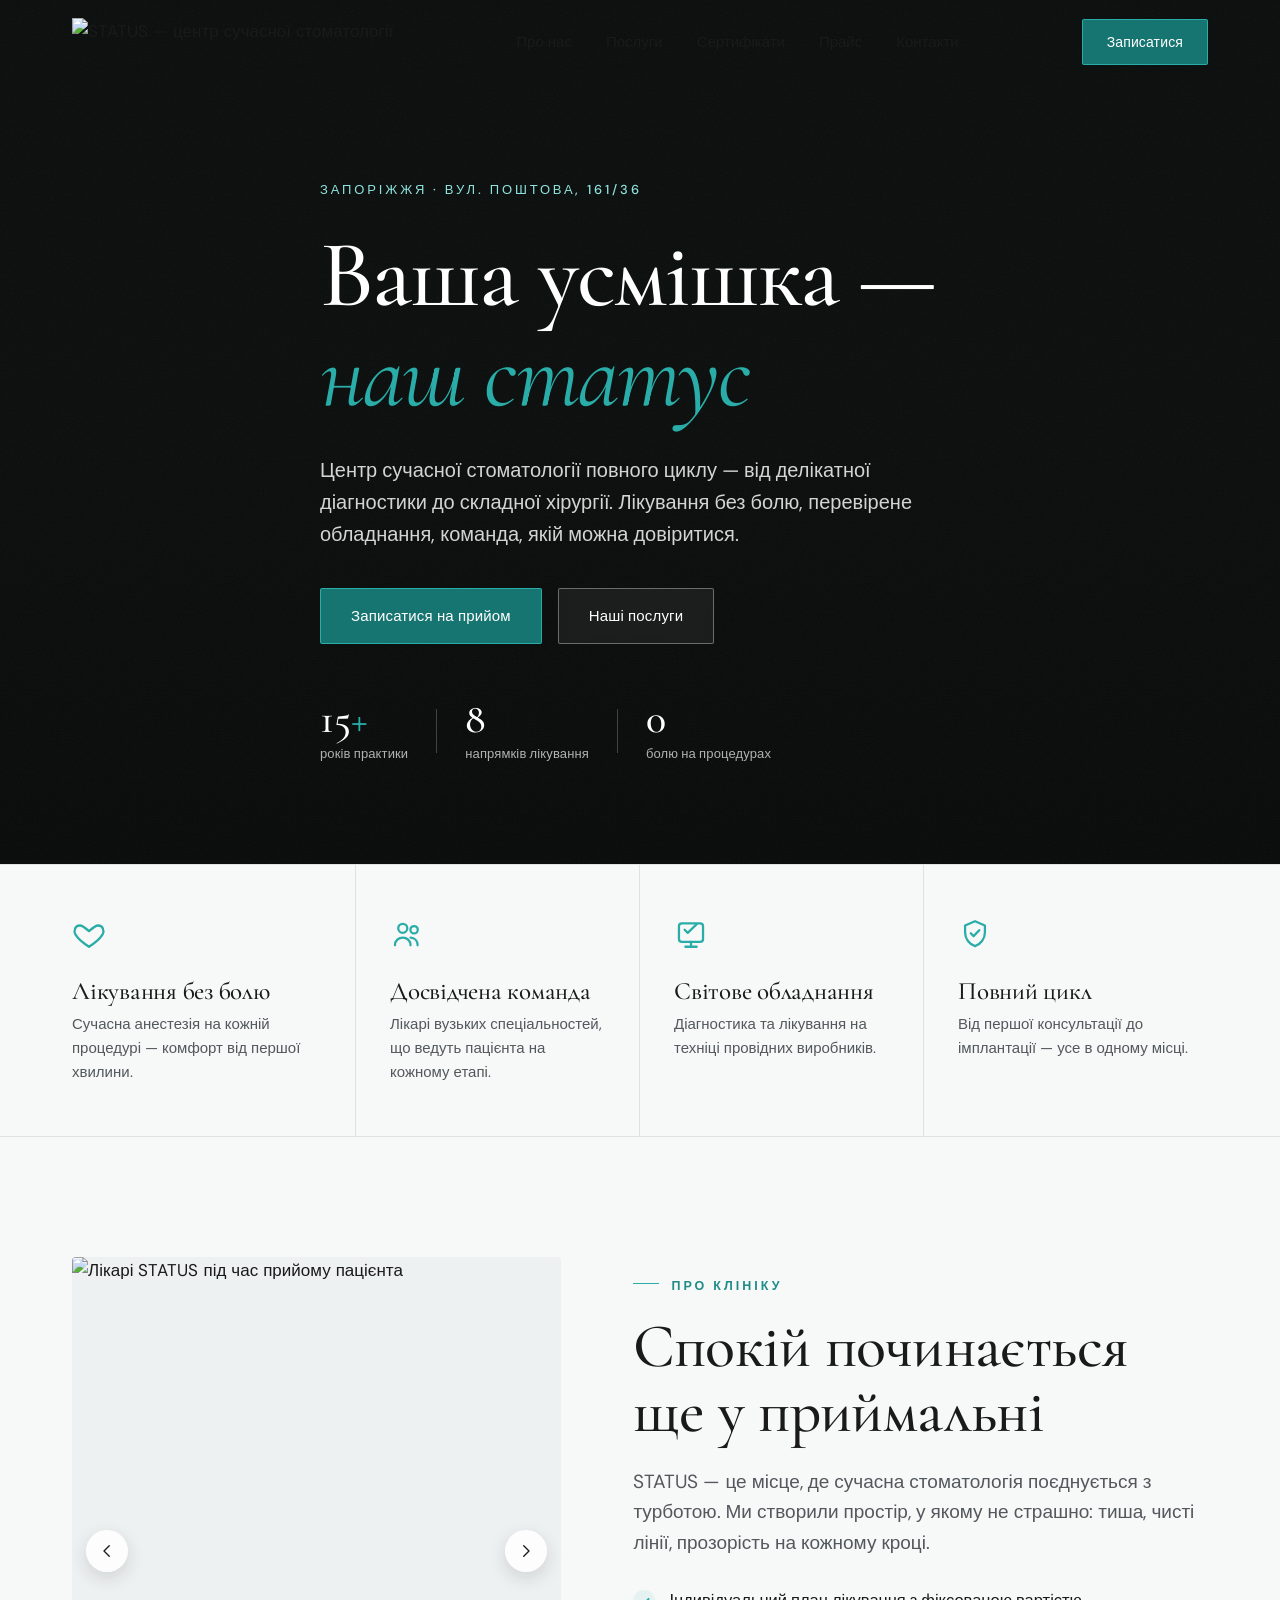
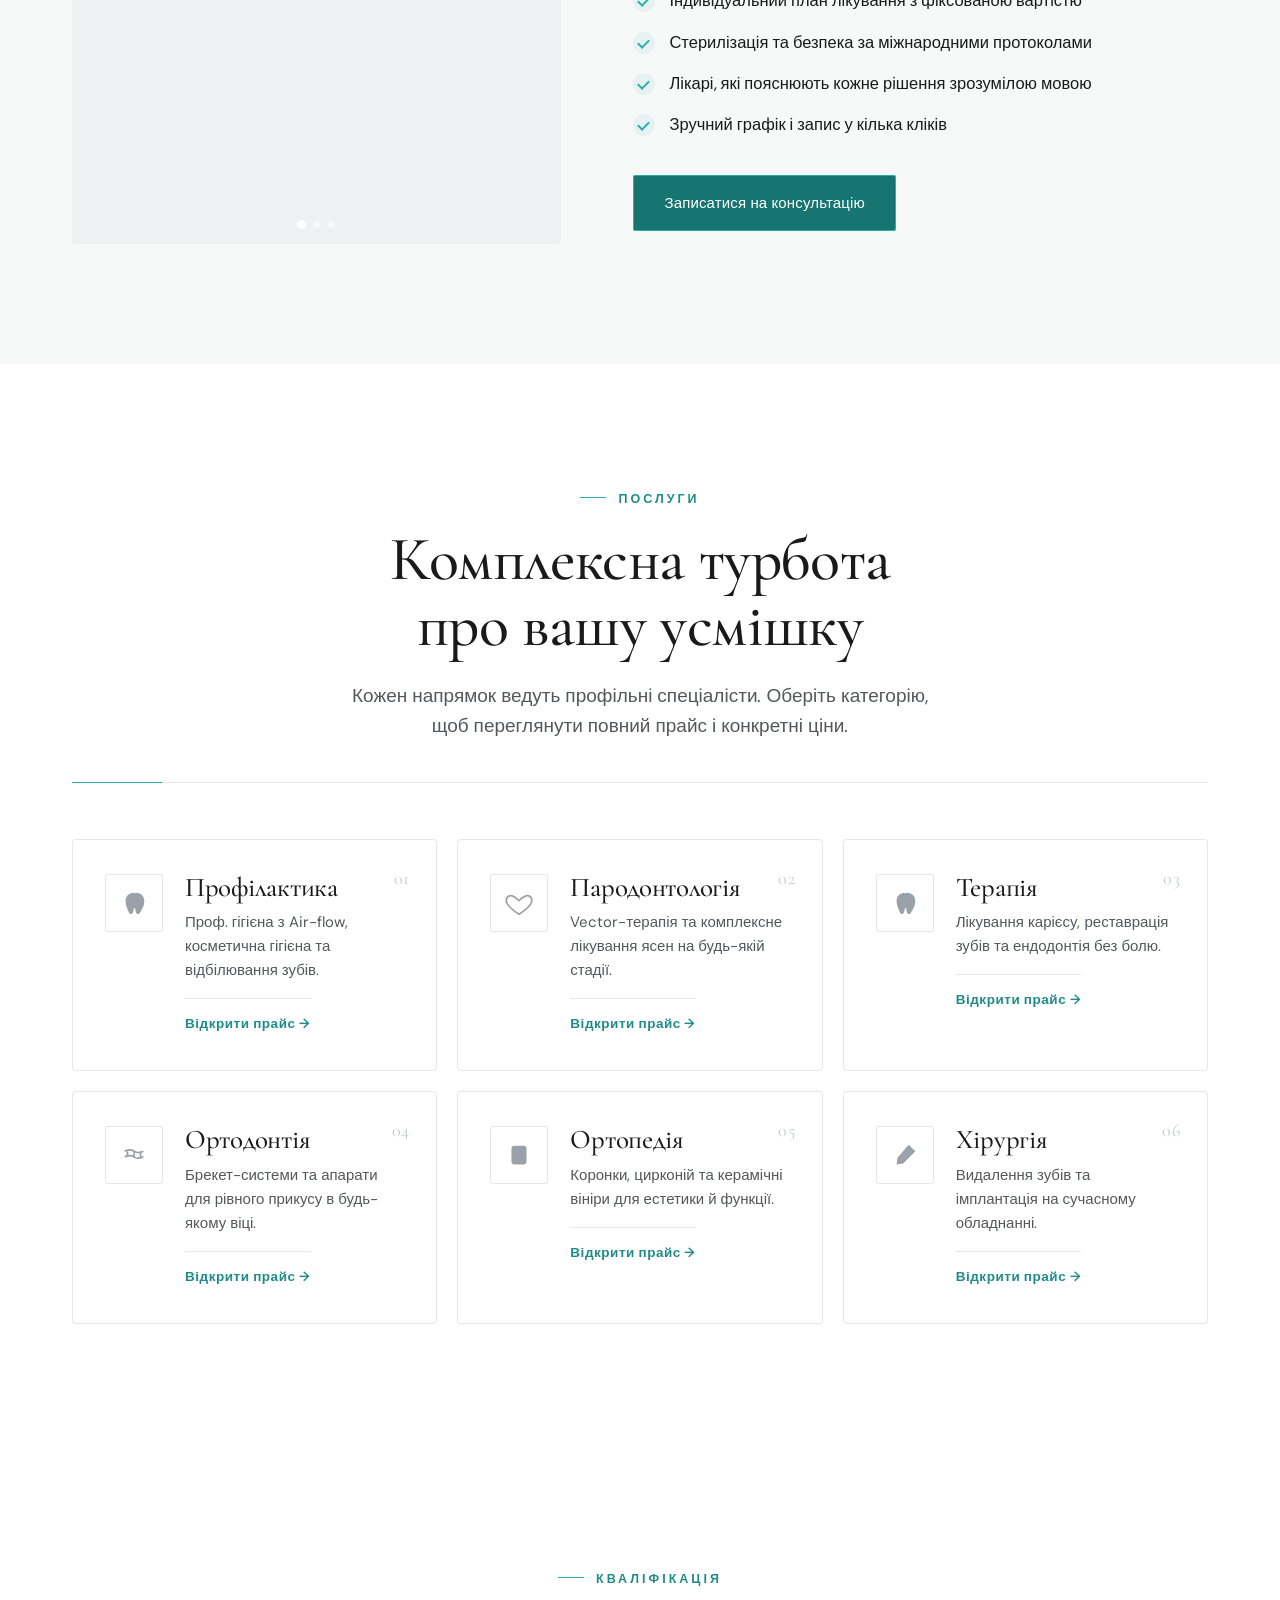
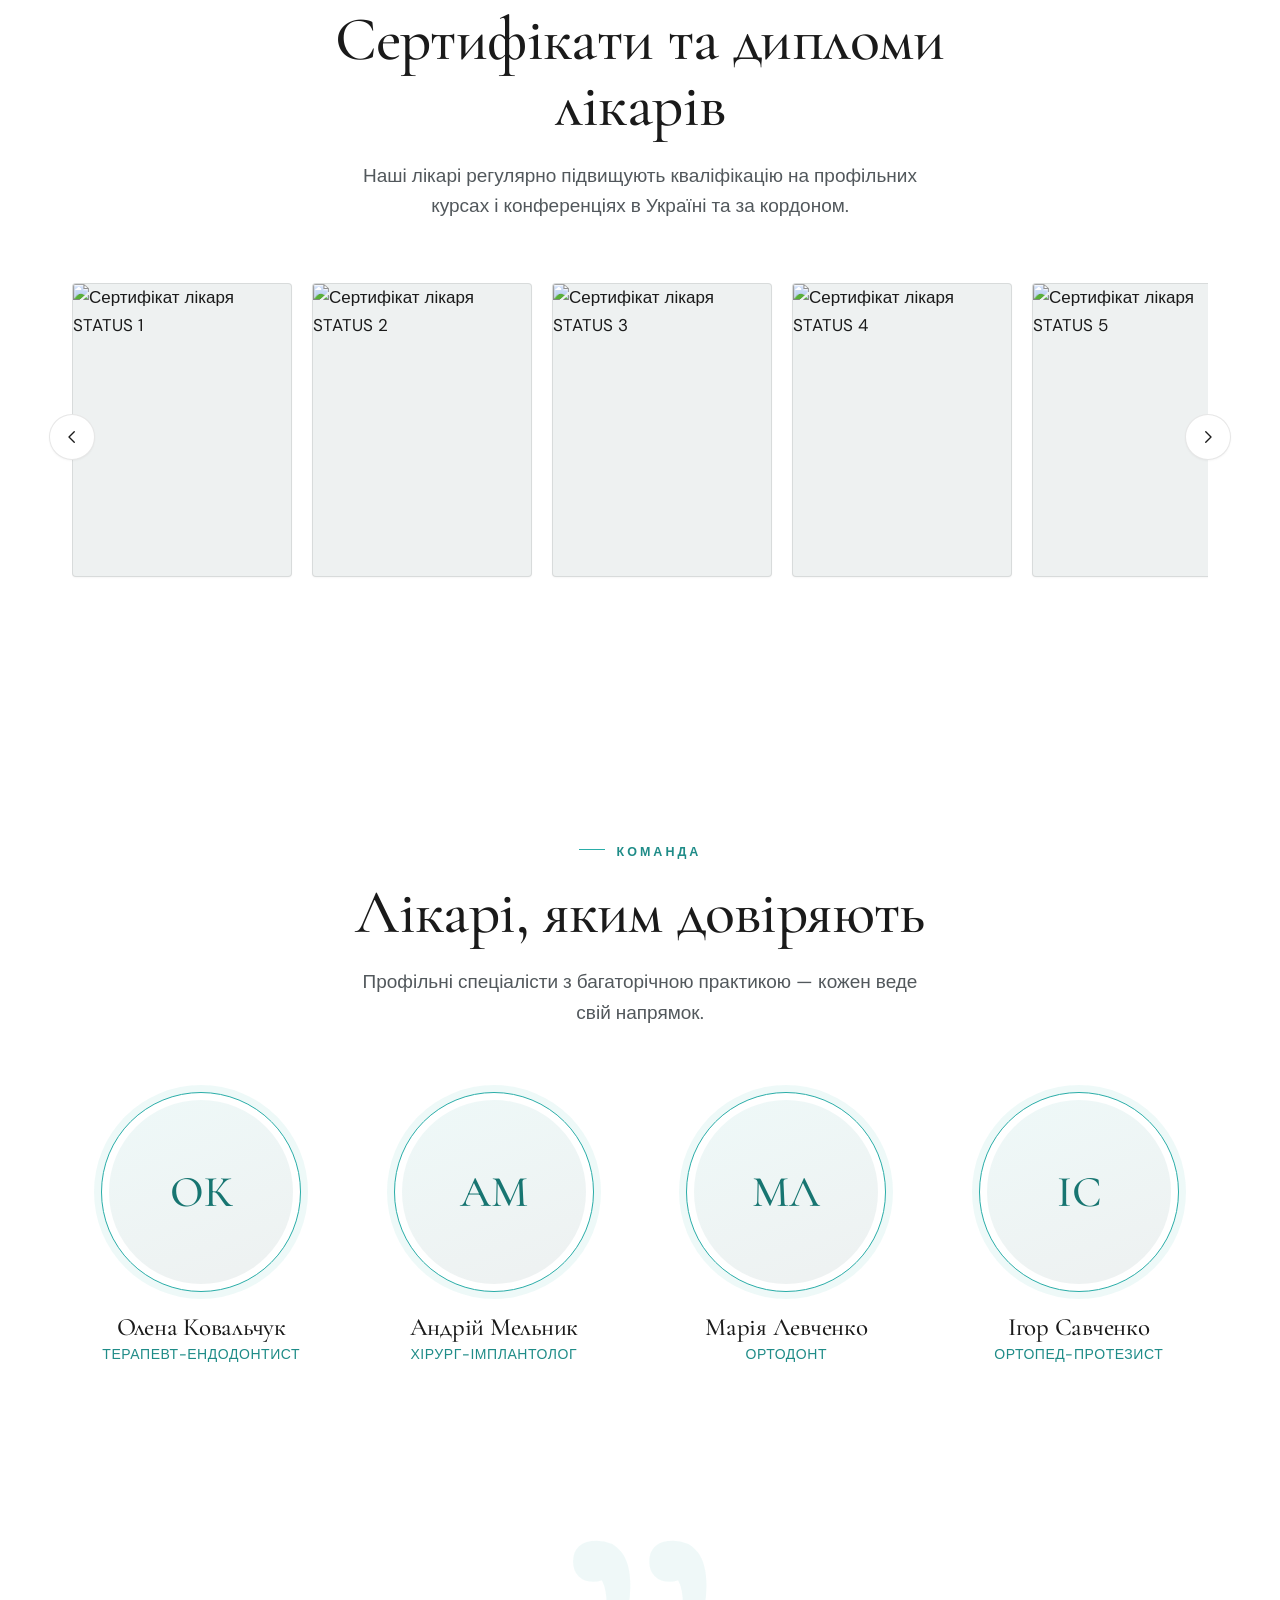
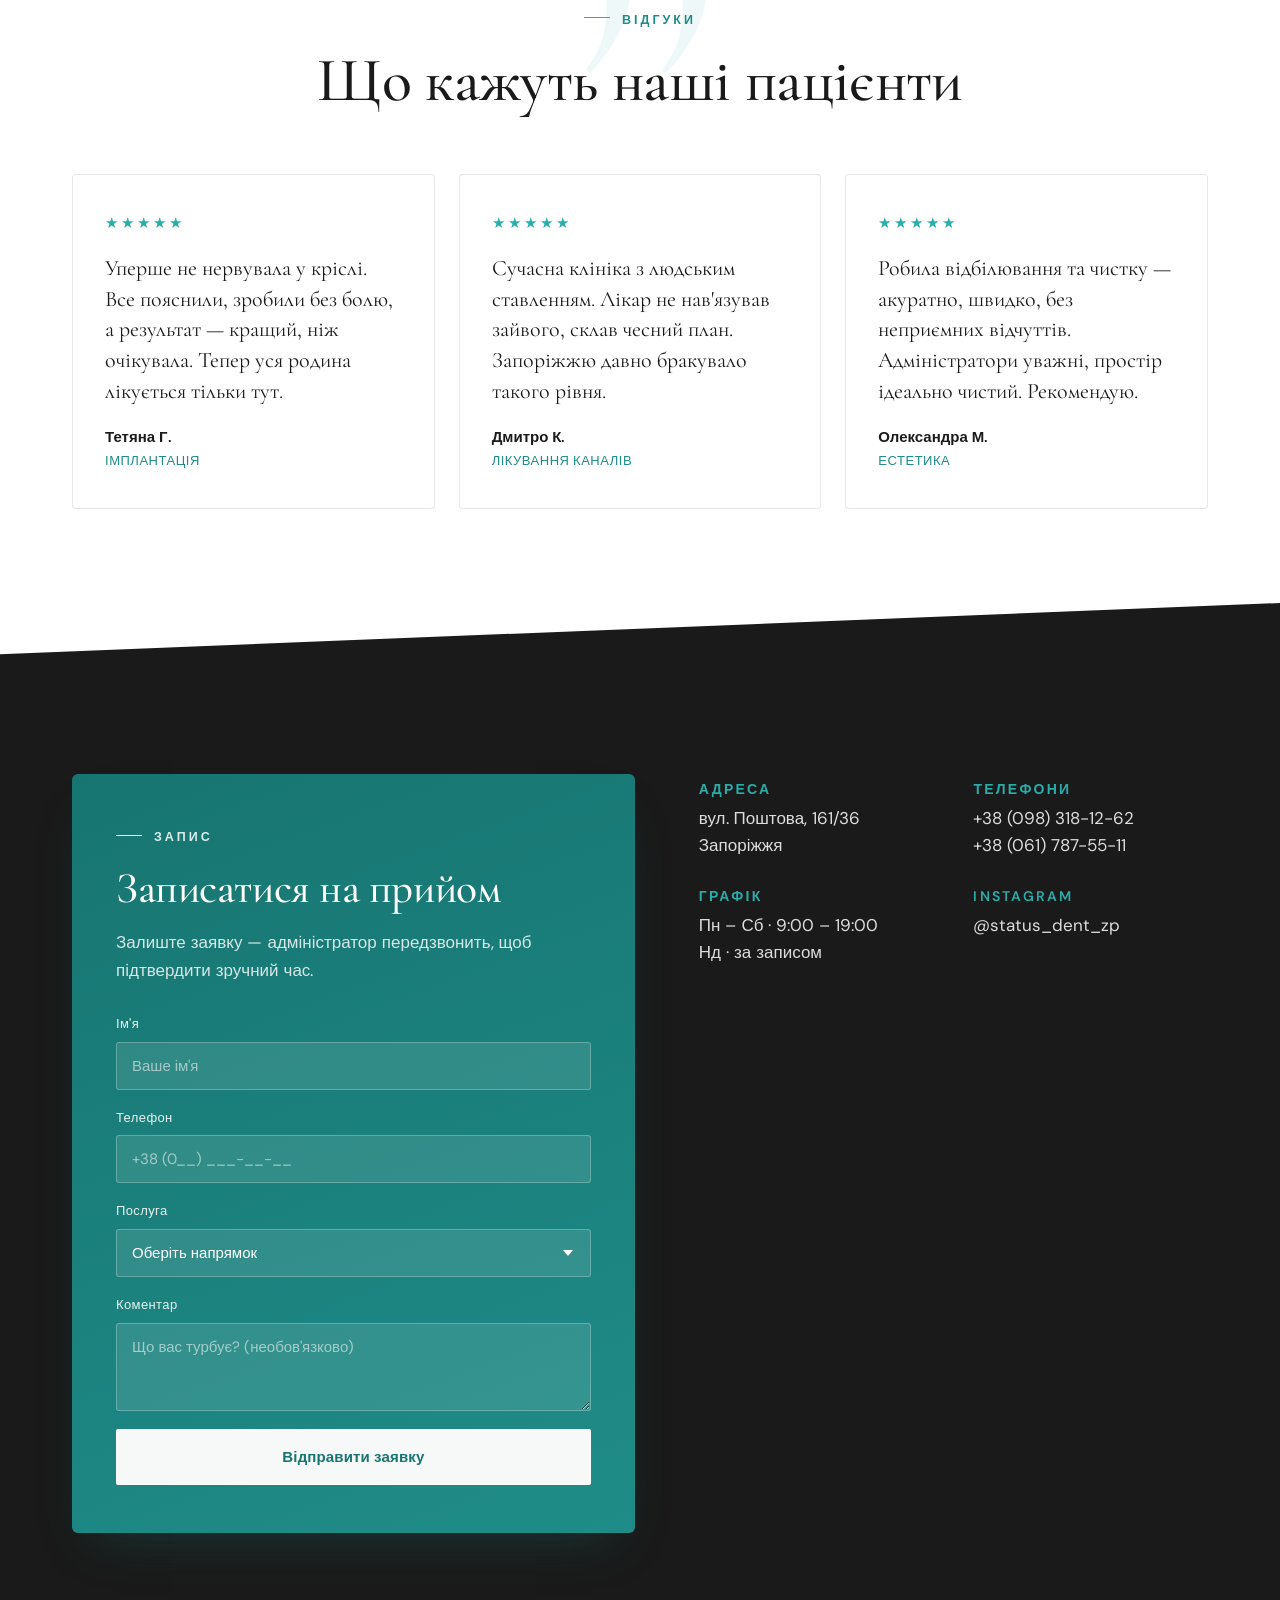
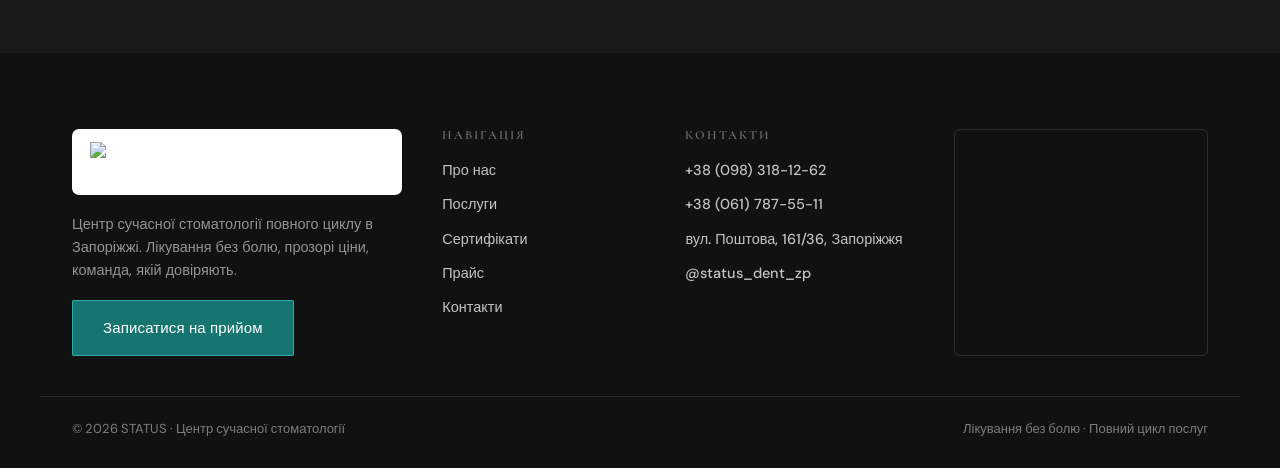
==== commit 4cc28799: "Remove CASES section — no real before/after photos available The section shipped 8 empty placeholder" ====
--- a/index.html
+++ b/index.html
@@ -22,7 +22,6 @@
     <nav class="nav-links" aria-label="Головна навігація">
       <a href="#about">Про нас</a>
       <a href="#services">Послуги</a>
-      <a href="#cases">Кейси</a>
       <a href="#certificates">Сертифікати</a>
       <a href="price.html">Прайс</a>
       <a href="#contact">Контакти</a>
@@ -35,7 +34,6 @@
   <div class="nav-mobile" id="nav-mobile">
     <a href="#about">Про нас</a>
     <a href="#services">Послуги</a>
-    <a href="#cases">Кейси</a>
     <a href="#certificates">Сертифікати</a>
     <a href="price.html">Прайс</a>
     <a href="#contact">Контакти</a>
@@ -215,65 +213,6 @@
     </div>
   </div>
 </section>
-
-<!-- ================= CASES ================= -->
-<section class="section cases" id="cases">
-  <div class="wrap">
-    <div class="sec-head center reveal-up">
-      <span class="sec-kicker">Кейси</span>
-      <h2 class="sec-title">Результати, якими ми пишаємося</h2>
-      <p class="sec-lede">Реальні роботи наших лікарів. Фотографії кейсів оновлюються —
-        зараз тут місце під приклад результату.</p>
-    </div>
-    <div class="case-grid">
-      <article class="case-card case-wide reveal-up">
-        <div class="case-half">
-          <span class="case-tag">До</span>
-          <svg class="case-icon" viewBox="0 0 100 100" aria-hidden="true"><path d="M50 12 C34 12 20 20 20 38 C20 52 24 64 30 82 C32 90 40 90 42 82 L46 60 C47 54 53 54 54 60 L58 82 C60 90 68 90 70 82 C76 64 80 52 80 38 C80 20 66 12 50 12 Z" fill="none" stroke="currentColor" stroke-width="2.5"/></svg>
-        </div>
-        <div class="case-half">
-          <span class="case-tag">Після</span>
-          <svg class="case-icon" viewBox="0 0 100 100" aria-hidden="true"><path d="M50 12 C34 12 20 20 20 38 C20 52 24 64 30 82 C32 90 40 90 42 82 L46 60 C47 54 53 54 54 60 L58 82 C60 90 68 90 70 82 C76 64 80 52 80 38 C80 20 66 12 50 12 Z" fill="none" stroke="currentColor" stroke-width="2.5"/></svg>
-        </div>
-        <div class="case-chip">Вініри</div>
-      </article>
-      <article class="case-card reveal-up" style="--d:60ms">
-        <div class="case-half">
-          <span class="case-tag">До</span>
-          <svg class="case-icon" viewBox="0 0 100 100" aria-hidden="true"><path d="M50 12 C34 12 20 20 20 38 C20 52 24 64 30 82 C32 90 40 90 42 82 L46 60 C47 54 53 54 54 60 L58 82 C60 90 68 90 70 82 C76 64 80 52 80 38 C80 20 66 12 50 12 Z" fill="none" stroke="currentColor" stroke-width="2.5"/></svg>
-        </div>
-        <div class="case-half">
-          <span class="case-tag">Після</span>
-          <svg class="case-icon" viewBox="0 0 100 100" aria-hidden="true"><path d="M50 12 C34 12 20 20 20 38 C20 52 24 64 30 82 C32 90 40 90 42 82 L46 60 C47 54 53 54 54 60 L58 82 C60 90 68 90 70 82 C76 64 80 52 80 38 C80 20 66 12 50 12 Z" fill="none" stroke="currentColor" stroke-width="2.5"/></svg>
-        </div>
-        <div class="case-chip">Імплантація</div>
-      </article>
-      <article class="case-card reveal-up" style="--d:120ms">
-        <div class="case-half">
-          <span class="case-tag">До</span>
-          <svg class="case-icon" viewBox="0 0 100 100" aria-hidden="true"><path d="M50 12 C34 12 20 20 20 38 C20 52 24 64 30 82 C32 90 40 90 42 82 L46 60 C47 54 53 54 54 60 L58 82 C60 90 68 90 70 82 C76 64 80 52 80 38 C80 20 66 12 50 12 Z" fill="none" stroke="currentColor" stroke-width="2.5"/></svg>
-        </div>
-        <div class="case-half">
-          <span class="case-tag">Після</span>
-          <svg class="case-icon" viewBox="0 0 100 100" aria-hidden="true"><path d="M50 12 C34 12 20 20 20 38 C20 52 24 64 30 82 C32 90 40 90 42 82 L46 60 C47 54 53 54 54 60 L58 82 C60 90 68 90 70 82 C76 64 80 52 80 38 C80 20 66 12 50 12 Z" fill="none" stroke="currentColor" stroke-width="2.5"/></svg>
-        </div>
-        <div class="case-chip">Відбілювання</div>
-      </article>
-      <article class="case-card reveal-up" style="--d:180ms">
-        <div class="case-half">
-          <span class="case-tag">До</span>
-          <svg class="case-icon" viewBox="0 0 100 100" aria-hidden="true"><path d="M50 12 C34 12 20 20 20 38 C20 52 24 64 30 82 C32 90 40 90 42 82 L46 60 C47 54 53 54 54 60 L58 82 C60 90 68 90 70 82 C76 64 80 52 80 38 C80 20 66 12 50 12 Z" fill="none" stroke="currentColor" stroke-width="2.5"/></svg>
-        </div>
-        <div class="case-half">
-          <span class="case-tag">Після</span>
-          <svg class="case-icon" viewBox="0 0 100 100" aria-hidden="true"><path d="M50 12 C34 12 20 20 20 38 C20 52 24 64 30 82 C32 90 40 90 42 82 L46 60 C47 54 53 54 54 60 L58 82 C60 90 68 90 70 82 C76 64 80 52 80 38 C80 20 66 12 50 12 Z" fill="none" stroke="currentColor" stroke-width="2.5"/></svg>
-        </div>
-        <div class="case-chip">Ортодонтія</div>
-      </article>
-    </div>
-  </div>
-</section>
-
 <!-- ================= CERTIFICATES ================= -->
 <section class="section certificates" id="certificates">
   <div class="wrap">
@@ -478,7 +417,6 @@
       <h3>Навігація</h3>
       <a href="#about">Про нас</a>
       <a href="#services">Послуги</a>
-      <a href="#cases">Кейси</a>
       <a href="#certificates">Сертифікати</a>
       <a href="price.html">Прайс</a>
       <a href="#contact">Контакти</a>
--- a/status.css
+++ b/status.css
@@ -255,24 +255,6 @@
 .info-block h3{font-size:14px;letter-spacing:.16em;text-transform:uppercase;color:var(--teal);font-family:"DM Sans",sans-serif;font-weight:600;margin-bottom:8px}
 .info-block p{font-size:17px;color:rgba(255,255,255,.85);line-height:1.6}
 .info-block a:hover{color:var(--teal)}
-
-/* ===================== CASES ===================== */
-.cases{background:var(--charcoal)}
-.cases .sec-title{color:#fff}
-.cases .sec-lede{color:rgba(255,255,255,.62)}
-.cases .sec-kicker{color:var(--teal)}
-.case-grid{display:grid;grid-template-columns:1fr 1fr;gap:22px;margin-top:56px}
-.case-wide{grid-column:span 2}
-.case-card{position:relative;display:grid;grid-template-columns:1fr 1fr;border-radius:6px;overflow:hidden;aspect-ratio:16/8}
-.case-wide.case-card{aspect-ratio:21/8}
-.case-half{position:relative;display:flex;align-items:center;justify-content:center;background:radial-gradient(circle at 50% 40%,#181f1d,#0a0c0b)}
-.case-half:first-child{border-right:1px solid rgba(255,255,255,.08)}
-.case-icon{width:20%;max-width:70px;color:var(--teal);opacity:.16}
-.case-tag{position:absolute;top:16px;left:16px;font-size:11px;letter-spacing:.18em;text-transform:uppercase;color:rgba(255,255,255,.7);background:rgba(255,255,255,.08);padding:6px 13px;border-radius:20px}
-.case-half:last-child .case-tag{left:auto;right:16px}
-.case-chip{position:absolute;left:18px;bottom:16px;font-size:12px;letter-spacing:.1em;text-transform:uppercase;background:rgba(0,0,0,.55);
-  backdrop-filter:blur(6px);color:#fff;padding:9px 18px;border-radius:20px;display:flex;align-items:center;gap:9px;z-index:2}
-.case-chip::before{content:"";width:6px;height:6px;border-radius:50%;background:var(--teal);flex:none}
 
 /* ===================== CERTIFICATES ===================== */
 .cert-wrap{position:relative;margin-top:56px}
@@ -354,15 +336,14 @@
   .nav-links{display:none}
   .nav-burger{display:flex}
   .nav-cta{display:none}
-  .case-wide{grid-column:span 1}
   .footer-top{grid-template-columns:1fr 1fr;gap:40px 32px}
   .footer-map{grid-column:1/-1}
 }
 @media(max-width:760px){
   .wrap{padding:0 22px}
   .section{padding:84px 0}
-  .svc-grid,.rev-grid,.case-grid{grid-template-columns:1fr}
-  .svc-wide,.case-wide{grid-column:span 1}
+  .svc-grid,.rev-grid{grid-template-columns:1fr}
+  .svc-wide{grid-column:span 1}
   .trust-grid{grid-template-columns:1fr 1fr}
   .contact-grid{grid-template-columns:1fr}
   .trust-item{border-right:none;padding:34px 0!important;border-bottom:1px solid var(--line)}
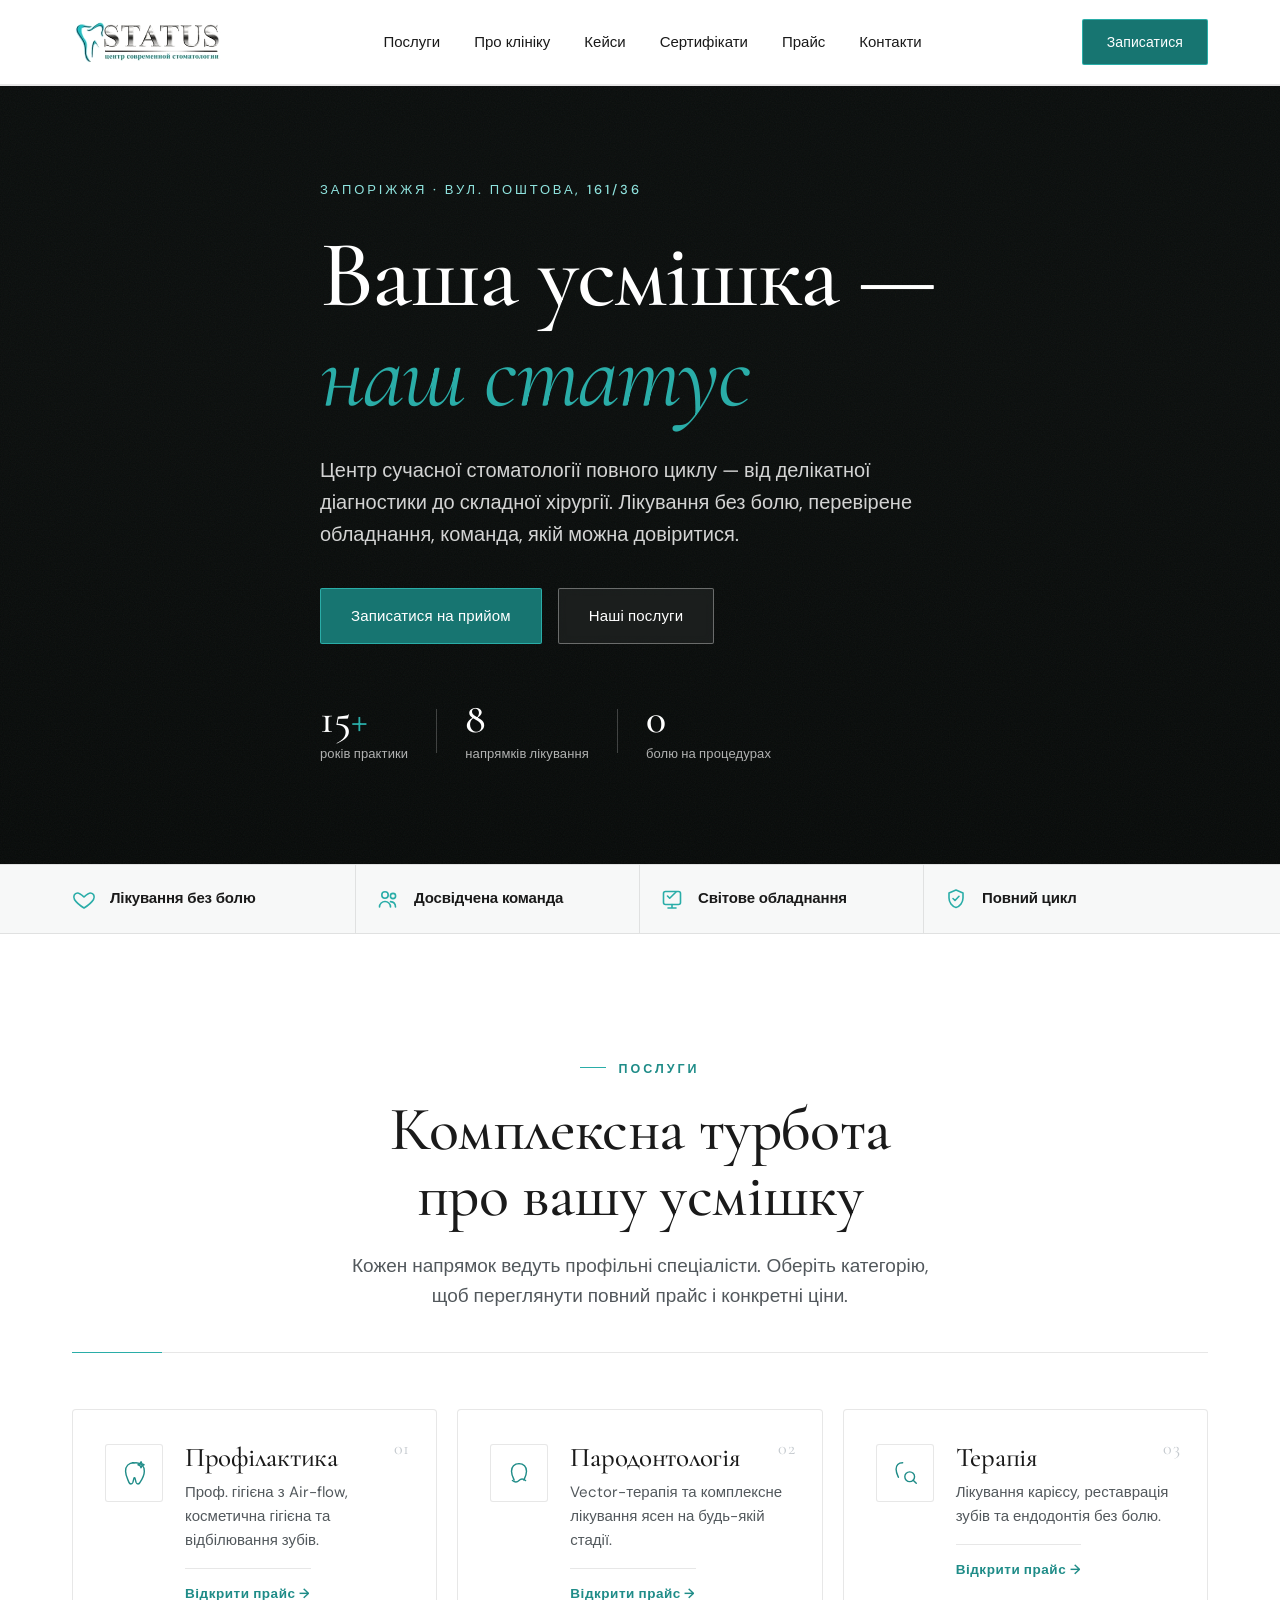
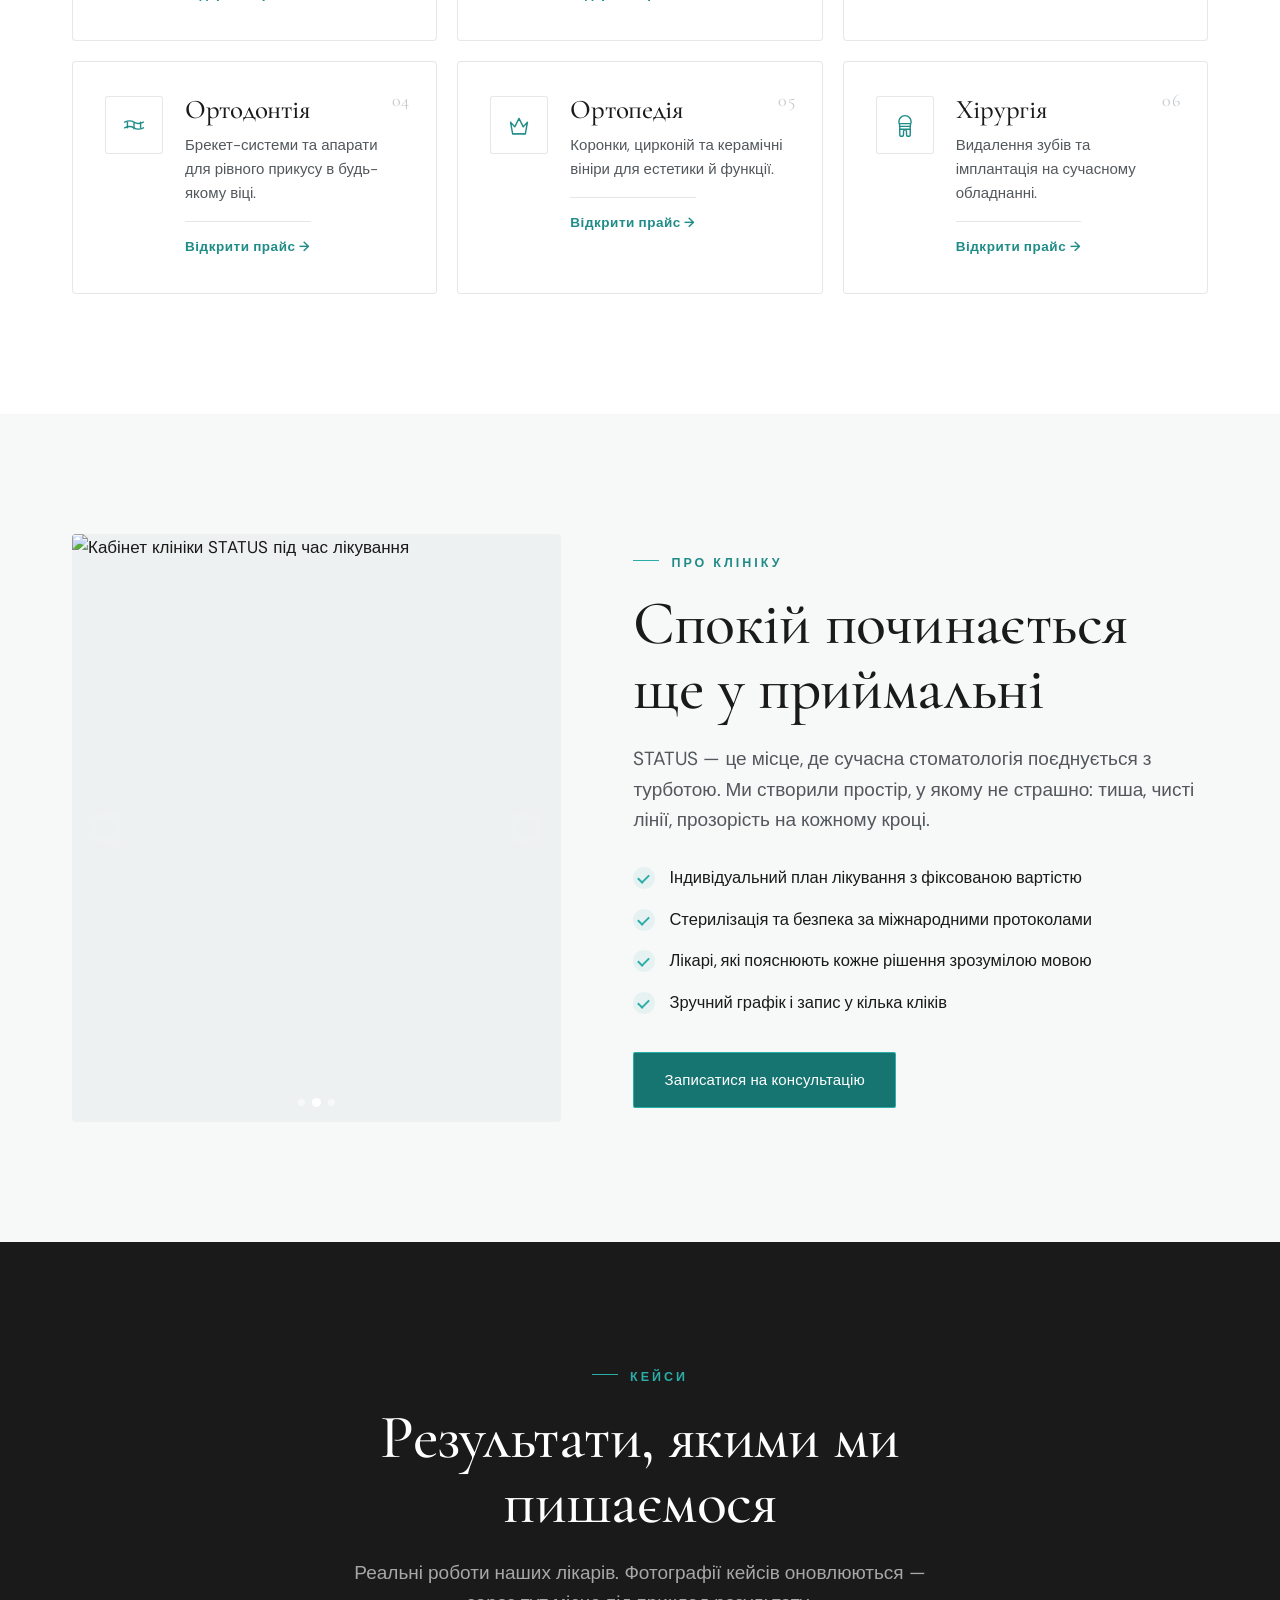
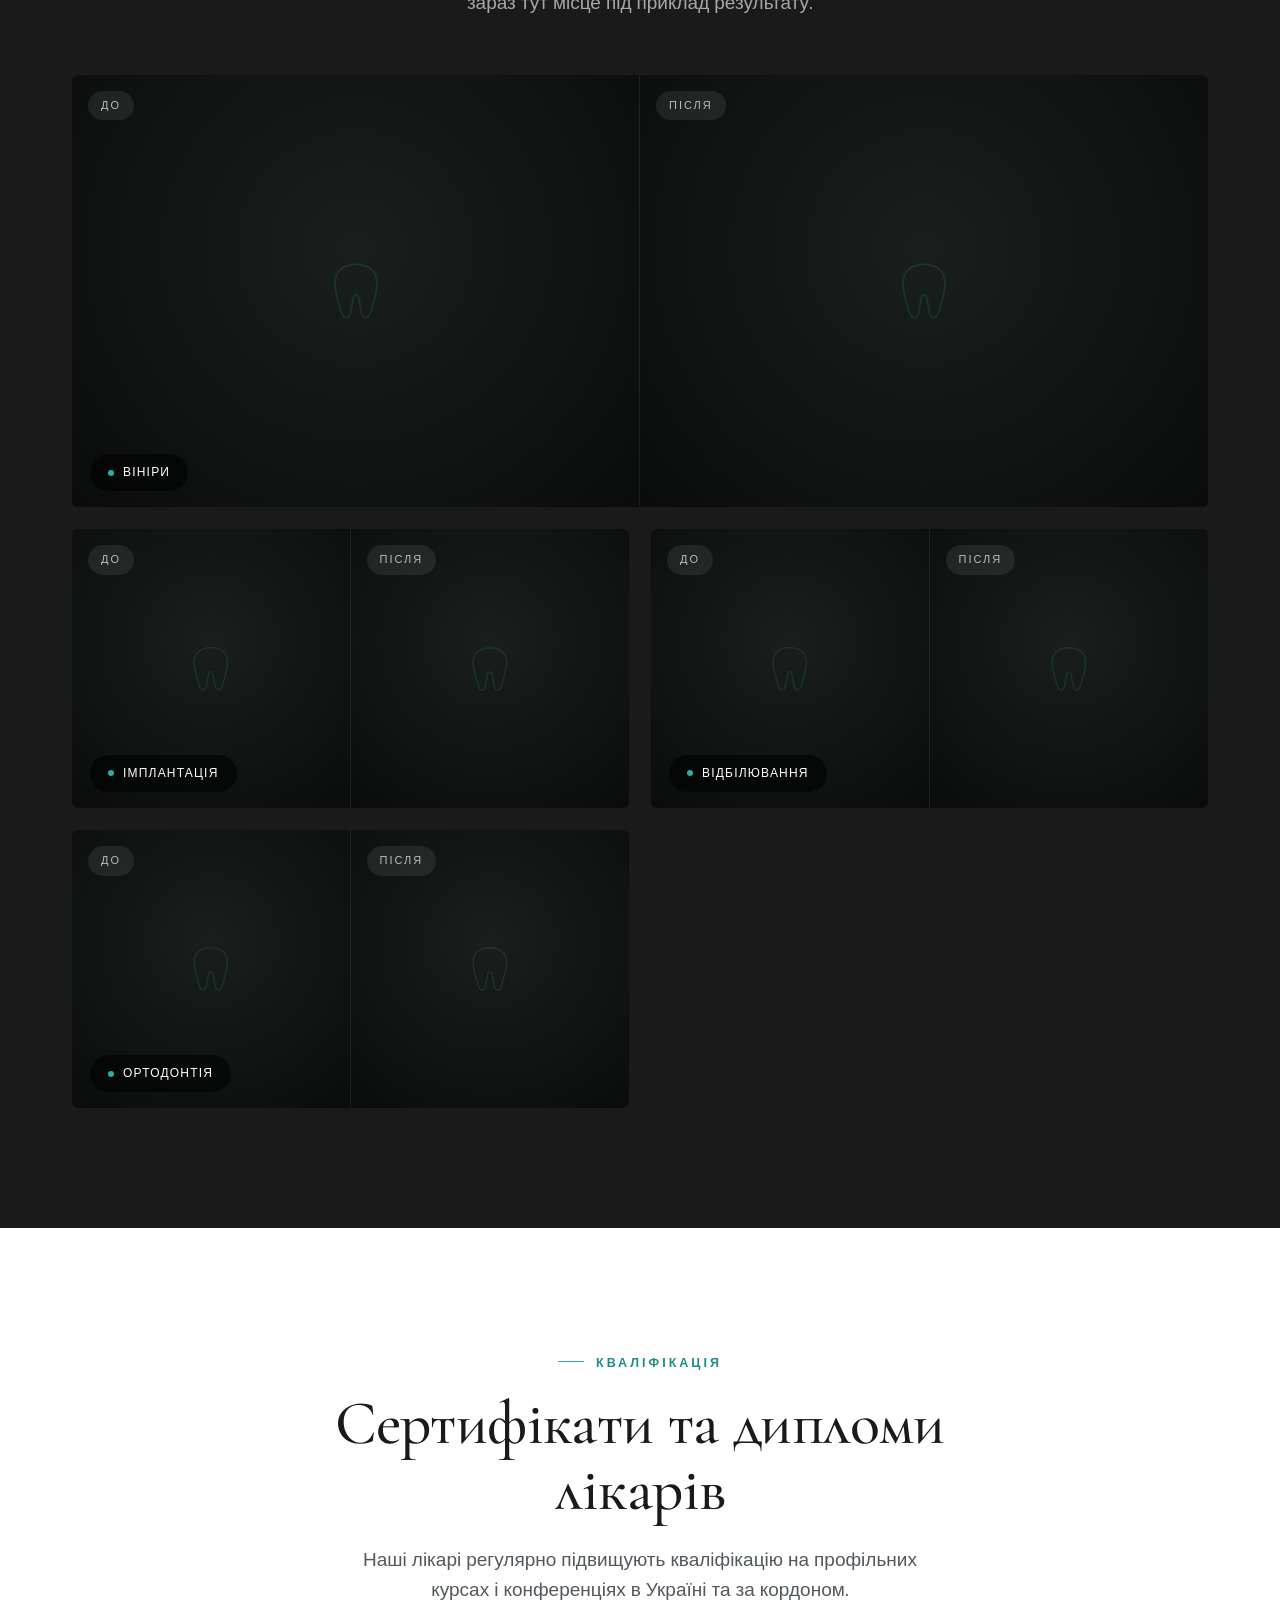
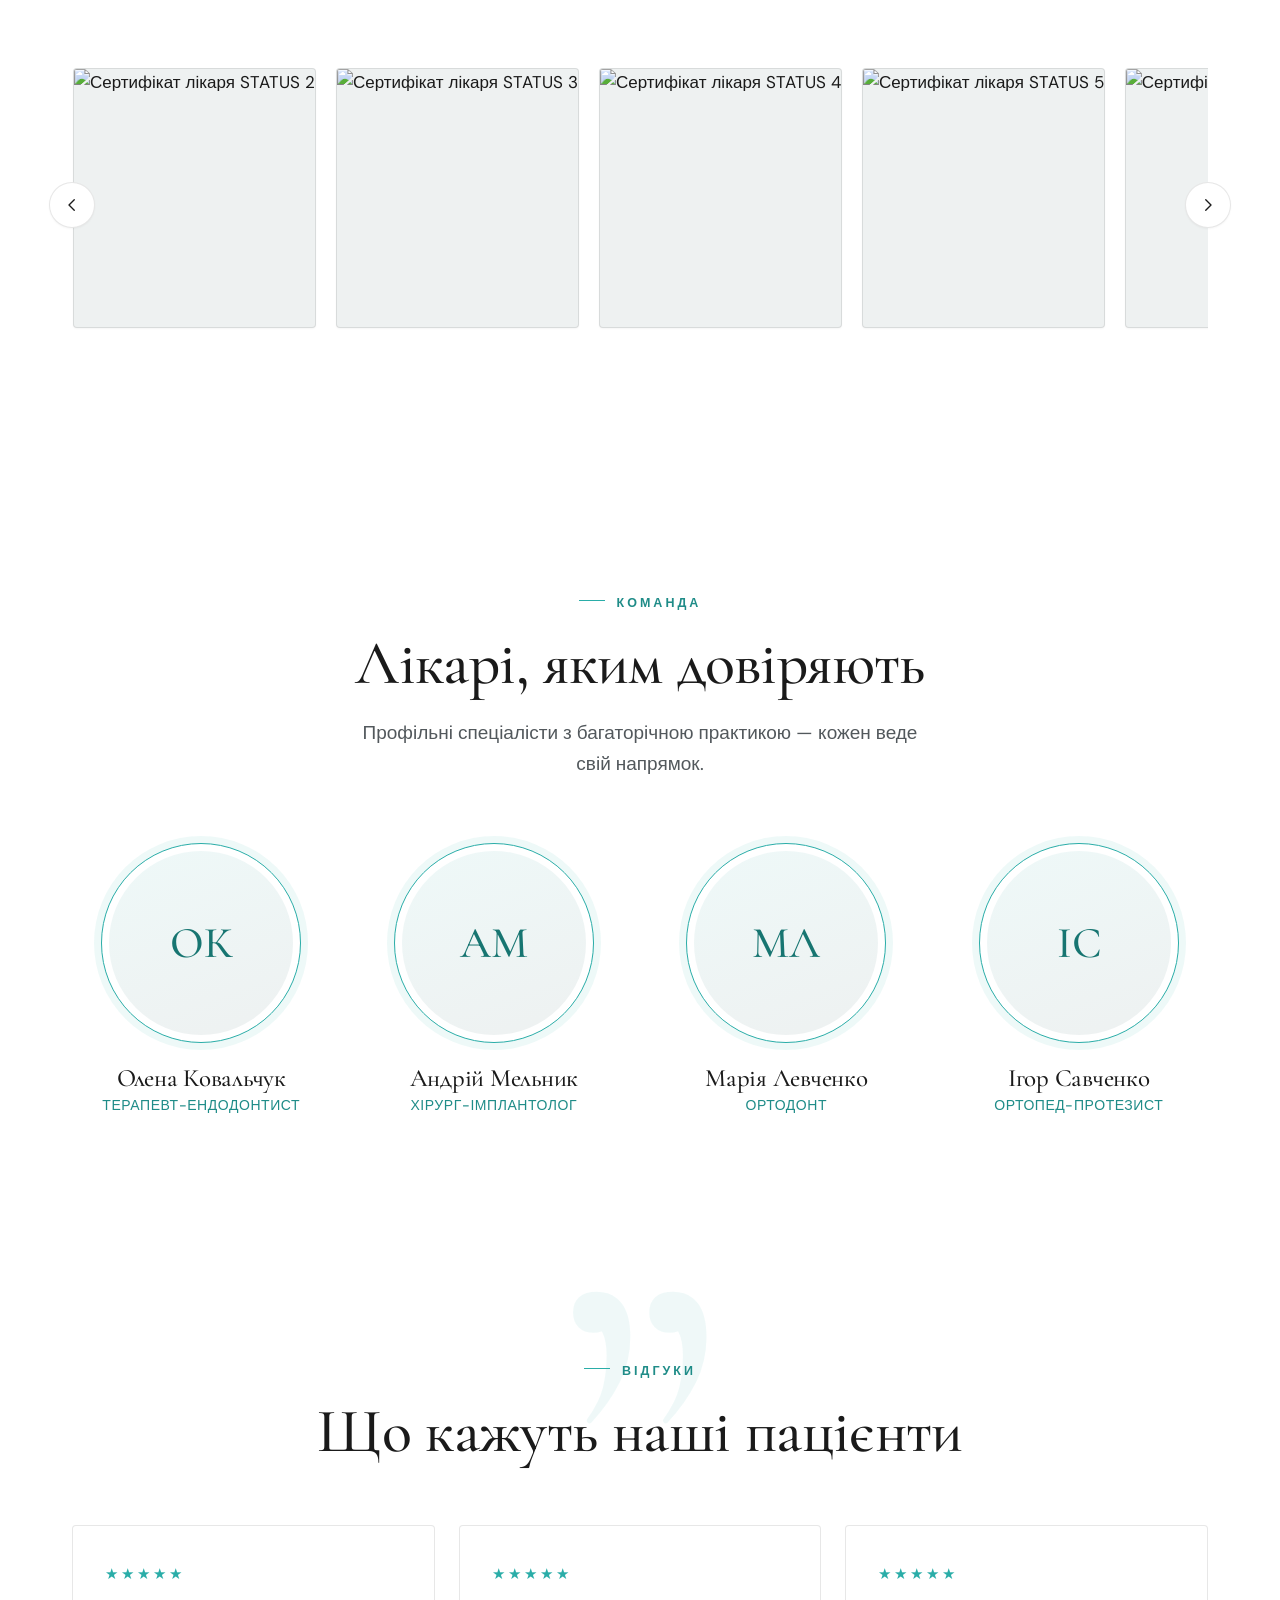
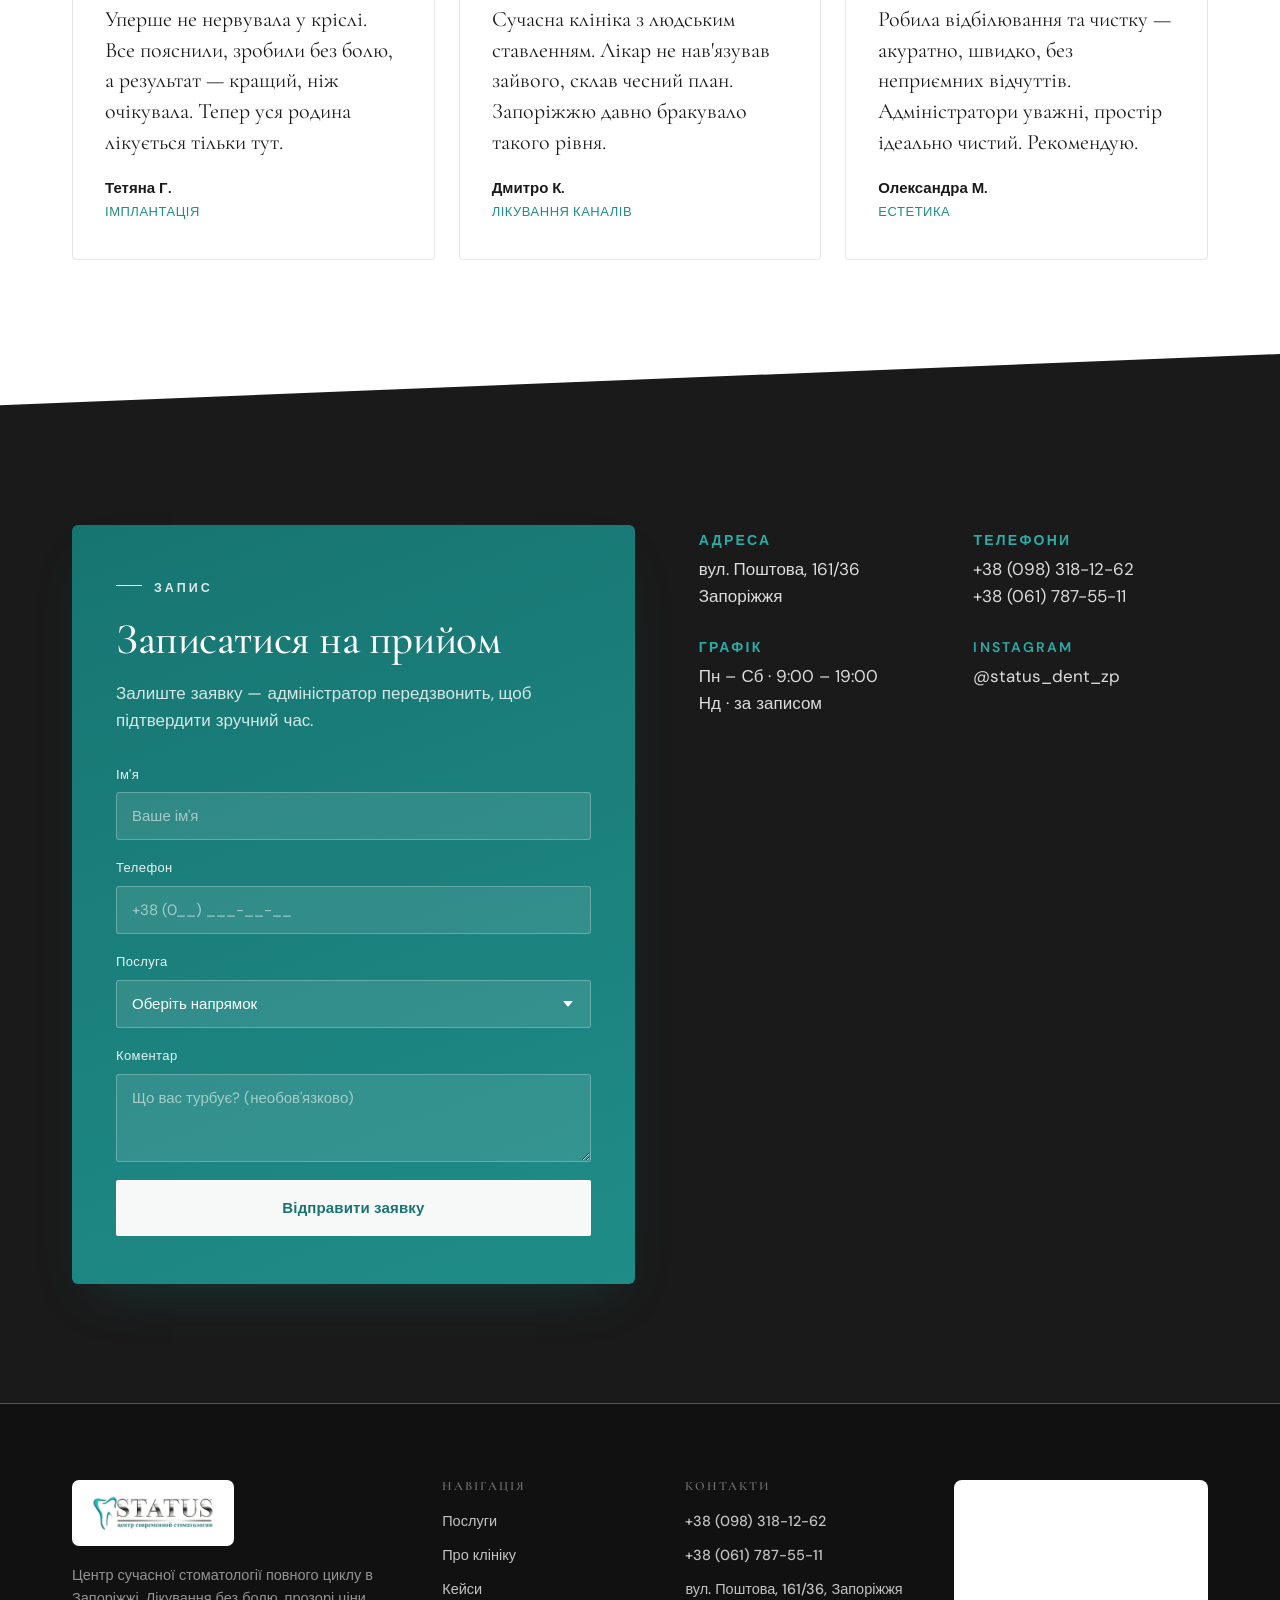
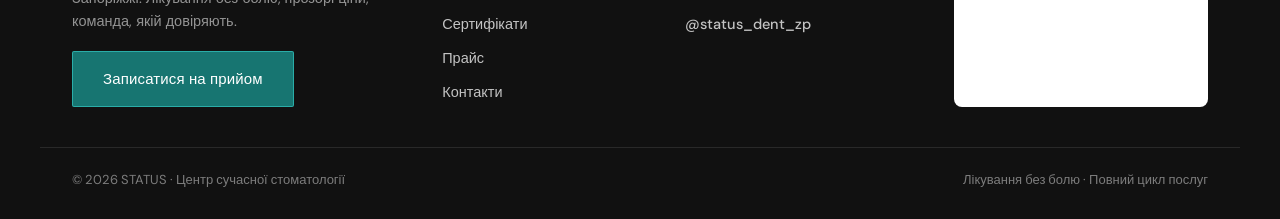
==== commit c24ccc73: "Fix header, logo, hamburger menu, section order, icons, certs, footer, price page - Header always so" ====
--- a/index.html
+++ b/index.html
@@ -20,8 +20,9 @@
       <img src="status-logo.png" alt="STATUS — центр сучасної стоматології" class="brand-logo">
     </a>
     <nav class="nav-links" aria-label="Головна навігація">
-      <a href="#about">Про нас</a>
       <a href="#services">Послуги</a>
+      <a href="#about">Про клініку</a>
+      <a href="#cases">Кейси</a>
       <a href="#certificates">Сертифікати</a>
       <a href="price.html">Прайс</a>
       <a href="#contact">Контакти</a>
@@ -32,8 +33,9 @@
     </button>
   </div>
   <div class="nav-mobile" id="nav-mobile">
-    <a href="#about">Про нас</a>
     <a href="#services">Послуги</a>
+    <a href="#about">Про клініку</a>
+    <a href="#cases">Кейси</a>
     <a href="#certificates">Сертифікати</a>
     <a href="price.html">Прайс</a>
     <a href="#contact">Контакти</a>
@@ -106,6 +108,68 @@
   </div>
 </section>
 
+<!-- ================= SERVICES ================= -->
+<section class="section services" id="services">
+  <div class="wrap">
+    <div class="sec-head center reveal-up">
+      <span class="sec-kicker">Послуги</span>
+      <h2 class="sec-title">Комплексна турбота<br>про вашу усмішку</h2>
+      <p class="sec-lede">Кожен напрямок ведуть профільні спеціалісти. Оберіть категорію,
+        щоб переглянути повний прайс і конкретні ціни.</p>
+    </div>
+    <div class="hr-teal reveal-up" aria-hidden="true"></div>
+    <div class="svc-grid">
+      <article class="svc-card reveal-up" data-num="01">
+        <div class="svc-ico"><svg viewBox="0 0 32 32" aria-hidden="true" fill="none" stroke="currentColor" stroke-width="1.5" stroke-linecap="round" stroke-linejoin="round"><path d="M16 5C10 5 7 9 7 14c0 4.5 2 8 3.6 12 .9 2.2 3.4 2.2 4.2 0l1-4c.3-1.2 1.1-1.2 1.4 0l1 4c.8 2.2 3.3 2.2 4.2 0C25 22 27 18.5 27 14c0-5-3-9-9-9-.7 0-1.4.2-2 .5-.6-.3-1.3-.5-2-.5z"/><path d="M23.5 4l1 2.2 2.2 1-2.2 1-1 2.2-1-2.2-2.2-1 2.2-1z"/></svg></div>
+        <div class="svc-body">
+          <h3>Профілактика</h3>
+          <p>Проф. гігієна з Air-flow, косметична гігієна та відбілювання зубів.</p>
+          <a href="price.html#profilaktyka" class="svc-link">Відкрити прайс →</a>
+        </div>
+      </article>
+      <article class="svc-card reveal-up" data-num="02" style="--d:60ms">
+        <div class="svc-ico"><svg viewBox="0 0 32 32" aria-hidden="true" fill="none" stroke="currentColor" stroke-width="1.5" stroke-linecap="round" stroke-linejoin="round"><path d="M16 6C11 6 8 9.5 8 14c0 3.5 1.5 6.5 2.8 9.5"/><path d="M16 6c5 0 8 3.5 8 8 0 3.5-1.5 6.5-2.8 9.5"/><path d="M9 24c2.5 2 5 2 7 0s4.5-2 7 0"/></svg></div>
+        <div class="svc-body">
+          <h3>Пародонтологія</h3>
+          <p>Vector-терапія та комплексне лікування ясен на будь-якій стадії.</p>
+          <a href="price.html#parodontologiya" class="svc-link">Відкрити прайс →</a>
+        </div>
+      </article>
+      <article class="svc-card reveal-up" data-num="03" style="--d:120ms">
+        <div class="svc-ico"><svg viewBox="0 0 32 32" aria-hidden="true" fill="none" stroke="currentColor" stroke-width="1.5" stroke-linecap="round" stroke-linejoin="round"><path d="M13.5 5C9 5 6.5 8 6.5 12c0 3.3 1.3 5.8 2.5 8.6"/><circle cx="21" cy="20" r="5.2"/><path d="M24.7 23.7L28 27"/></svg></div>
+        <div class="svc-body">
+          <h3>Терапія</h3>
+          <p>Лікування карієсу, реставрація зубів та ендодонтія без болю.</p>
+          <a href="price.html#terapiya" class="svc-link">Відкрити прайс →</a>
+        </div>
+      </article>
+      <article class="svc-card reveal-up" data-num="04" style="--d:60ms">
+        <div class="svc-ico"><svg viewBox="0 0 32 32" aria-hidden="true" fill="none" stroke="currentColor" stroke-width="1.5" stroke-linecap="round" stroke-linejoin="round"><path d="M6 13c4-2 7-2 10 0s6 2 10 0M6 19c4-2 7-2 10 0s6 2 10 0"/><path d="M9 13v6M16 14v6M23 13v6"/></svg></div>
+        <div class="svc-body">
+          <h3>Ортодонтія</h3>
+          <p>Брекет-системи та апарати для рівного прикусу в будь-якому віці.</p>
+          <a href="price.html#ortodontiya" class="svc-link">Відкрити прайс →</a>
+        </div>
+      </article>
+      <article class="svc-card reveal-up" data-num="05" style="--d:120ms">
+        <div class="svc-ico"><svg viewBox="0 0 32 32" aria-hidden="true" fill="none" stroke="currentColor" stroke-width="1.5" stroke-linecap="round" stroke-linejoin="round"><path d="M7 13l4.5 5 4.5-9 4.5 9 4.5-5-2.2 12.5H9.2z"/><path d="M9.5 25.5h13"/></svg></div>
+        <div class="svc-body">
+          <h3>Ортопедія</h3>
+          <p>Коронки, цирконій та керамічні вініри для естетики й функції.</p>
+          <a href="price.html#ortopediya" class="svc-link">Відкрити прайс →</a>
+        </div>
+      </article>
+      <article class="svc-card reveal-up" data-num="06" style="--d:180ms">
+        <div class="svc-ico"><svg viewBox="0 0 32 32" aria-hidden="true" fill="none" stroke="currentColor" stroke-width="1.5" stroke-linecap="round" stroke-linejoin="round"><path d="M16 6c4 0 6.5 3 6.5 6.5 0 1.8-.9 2.9-.9 4.5v9a2 2 0 01-4 0v-3.2a1.6 1.6 0 00-3.2 0V26a2 2 0 01-4 0v-9c0-1.6-.9-2.7-.9-4.5C9.5 9 12 6 16 6z"/><path d="M11 14.5h10M11 17.5h10M11 20.5h10"/></svg></div>
+        <div class="svc-body">
+          <h3>Хірургія</h3>
+          <p>Видалення зубів та імплантація на сучасному обладнанні.</p>
+          <a href="price.html#hirurgiya" class="svc-link">Відкрити прайс →</a>
+        </div>
+      </article>
+    </div>
+  </div>
+</section>
 <!-- ================= ABOUT ================= -->
 <section class="section about" id="about">
   <div class="wrap about-grid">
@@ -151,68 +215,64 @@
   </div>
 </section>
 
-<!-- ================= SERVICES ================= -->
-<section class="section services" id="services">
+<!-- ================= CASES ================= -->
+<section class="section cases" id="cases">
   <div class="wrap">
     <div class="sec-head center reveal-up">
-      <span class="sec-kicker">Послуги</span>
-      <h2 class="sec-title">Комплексна турбота<br>про вашу усмішку</h2>
-      <p class="sec-lede">Кожен напрямок ведуть профільні спеціалісти. Оберіть категорію,
-        щоб переглянути повний прайс і конкретні ціни.</p>
-    </div>
-    <div class="hr-teal reveal-up" aria-hidden="true"></div>
-    <div class="svc-grid">
-      <article class="svc-card reveal-up" data-num="01">
-        <div class="svc-ico"><svg viewBox="0 0 32 32" aria-hidden="true"><path d="M16 5C10 5 7 9 7 14c0 4.5 2 8 3.6 12 .9 2.2 3.4 2.2 4.2 0l1-4c.3-1.2 1.1-1.2 1.4 0l1 4c.8 2.2 3.3 2.2 4.2 0C25 22 27 18.5 27 14c0-5-3-9-9-9-.7 0-1.4.2-2 .5-.6-.3-1.3-.5-2-.5z"/><path d="M14 13l1.5 1.5L20 10" stroke-width="1.6" fill="none" stroke="currentColor"/></svg></div>
-        <div class="svc-body">
-          <h3>Профілактика</h3>
-          <p>Проф. гігієна з Air-flow, косметична гігієна та відбілювання зубів.</p>
-          <a href="price.html#profilaktyka" class="svc-link">Відкрити прайс →</a>
-        </div>
-      </article>
-      <article class="svc-card reveal-up" data-num="02" style="--d:60ms">
-        <div class="svc-ico"><svg viewBox="0 0 24 24" aria-hidden="true"><path d="M12 21s-7-4.35-9.5-8.5C.9 9.6 2.3 6 5.5 6 7.6 6 9 7.3 12 10c3-2.7 4.4-4 6.5-4 3.2 0 4.6 3.6 3 6.5C19 16.65 12 21 12 21z" fill="none" stroke="currentColor" stroke-width="1.4"/></svg></div>
-        <div class="svc-body">
-          <h3>Пародонтологія</h3>
-          <p>Vector-терапія та комплексне лікування ясен на будь-якій стадії.</p>
-          <a href="price.html#parodontologiya" class="svc-link">Відкрити прайс →</a>
-        </div>
-      </article>
-      <article class="svc-card reveal-up" data-num="03" style="--d:120ms">
-        <div class="svc-ico"><svg viewBox="0 0 32 32" aria-hidden="true"><path d="M16 5C10 5 7 9 7 14c0 4.5 2 8 3.6 12 .9 2.2 3.4 2.2 4.2 0l1-4c.3-1.2 1.1-1.2 1.4 0l1 4c.8 2.2 3.3 2.2 4.2 0C25 22 27 18.5 27 14c0-5-3-9-9-9-.7 0-1.4.2-2 .5-.6-.3-1.3-.5-2-.5z"/></svg></div>
-        <div class="svc-body">
-          <h3>Терапія</h3>
-          <p>Лікування карієсу, реставрація зубів та ендодонтія без болю.</p>
-          <a href="price.html#terapiya" class="svc-link">Відкрити прайс →</a>
-        </div>
-      </article>
-      <article class="svc-card reveal-up" data-num="04" style="--d:60ms">
-        <div class="svc-ico"><svg viewBox="0 0 32 32" aria-hidden="true"><path d="M6 12c4-2 7-2 10 0s6 2 10 0M6 18c4-2 7-2 10 0s6 2 10 0" stroke="currentColor" stroke-width="1.8" fill="none"/><path d="M9 12v6M16 13v6M23 12v6" stroke="currentColor" stroke-width="1.8"/></svg></div>
-        <div class="svc-body">
-          <h3>Ортодонтія</h3>
-          <p>Брекет-системи та апарати для рівного прикусу в будь-якому віці.</p>
-          <a href="price.html#ortodontiya" class="svc-link">Відкрити прайс →</a>
-        </div>
-      </article>
-      <article class="svc-card reveal-up" data-num="05" style="--d:120ms">
-        <div class="svc-ico"><svg viewBox="0 0 32 32" aria-hidden="true"><rect x="8" y="6" width="16" height="20" rx="3"/><path d="M12 11h8M12 16h8M12 21h5" stroke="currentColor" stroke-width="1.6" fill="none"/></svg></div>
-        <div class="svc-body">
-          <h3>Ортопедія</h3>
-          <p>Коронки, цирконій та керамічні вініри для естетики й функції.</p>
-          <a href="price.html#ortopediya" class="svc-link">Відкрити прайс →</a>
-        </div>
-      </article>
-      <article class="svc-card reveal-up" data-num="06" style="--d:180ms">
-        <div class="svc-ico"><svg viewBox="0 0 32 32" aria-hidden="true"><path d="M20 5l7 7-13 13-7 1 1-7z"/><path d="M17 8l7 7" stroke="currentColor" stroke-width="1.6" fill="none"/></svg></div>
-        <div class="svc-body">
-          <h3>Хірургія</h3>
-          <p>Видалення зубів та імплантація на сучасному обладнанні.</p>
-          <a href="price.html#hirurgiya" class="svc-link">Відкрити прайс →</a>
-        </div>
-      </article>
-    </div>
-  </div>
-</section>
+      <span class="sec-kicker">Кейси</span>
+      <h2 class="sec-title">Результати, якими ми пишаємося</h2>
+      <p class="sec-lede">Реальні роботи наших лікарів. Фотографії кейсів оновлюються —
+        зараз тут місце під приклад результату.</p>
+    </div>
+    <div class="case-grid">
+      <article class="case-card case-wide reveal-up">
+        <div class="case-half">
+          <span class="case-tag">До</span>
+          <svg class="case-icon" viewBox="0 0 100 100" aria-hidden="true"><path d="M50 12 C34 12 20 20 20 38 C20 52 24 64 30 82 C32 90 40 90 42 82 L46 60 C47 54 53 54 54 60 L58 82 C60 90 68 90 70 82 C76 64 80 52 80 38 C80 20 66 12 50 12 Z" fill="none" stroke="currentColor" stroke-width="2.5"/></svg>
+        </div>
+        <div class="case-half">
+          <span class="case-tag">Після</span>
+          <svg class="case-icon" viewBox="0 0 100 100" aria-hidden="true"><path d="M50 12 C34 12 20 20 20 38 C20 52 24 64 30 82 C32 90 40 90 42 82 L46 60 C47 54 53 54 54 60 L58 82 C60 90 68 90 70 82 C76 64 80 52 80 38 C80 20 66 12 50 12 Z" fill="none" stroke="currentColor" stroke-width="2.5"/></svg>
+        </div>
+        <div class="case-chip">Вініри</div>
+      </article>
+      <article class="case-card reveal-up" style="--d:60ms">
+        <div class="case-half">
+          <span class="case-tag">До</span>
+          <svg class="case-icon" viewBox="0 0 100 100" aria-hidden="true"><path d="M50 12 C34 12 20 20 20 38 C20 52 24 64 30 82 C32 90 40 90 42 82 L46 60 C47 54 53 54 54 60 L58 82 C60 90 68 90 70 82 C76 64 80 52 80 38 C80 20 66 12 50 12 Z" fill="none" stroke="currentColor" stroke-width="2.5"/></svg>
+        </div>
+        <div class="case-half">
+          <span class="case-tag">Після</span>
+          <svg class="case-icon" viewBox="0 0 100 100" aria-hidden="true"><path d="M50 12 C34 12 20 20 20 38 C20 52 24 64 30 82 C32 90 40 90 42 82 L46 60 C47 54 53 54 54 60 L58 82 C60 90 68 90 70 82 C76 64 80 52 80 38 C80 20 66 12 50 12 Z" fill="none" stroke="currentColor" stroke-width="2.5"/></svg>
+        </div>
+        <div class="case-chip">Імплантація</div>
+      </article>
+      <article class="case-card reveal-up" style="--d:120ms">
+        <div class="case-half">
+          <span class="case-tag">До</span>
+          <svg class="case-icon" viewBox="0 0 100 100" aria-hidden="true"><path d="M50 12 C34 12 20 20 20 38 C20 52 24 64 30 82 C32 90 40 90 42 82 L46 60 C47 54 53 54 54 60 L58 82 C60 90 68 90 70 82 C76 64 80 52 80 38 C80 20 66 12 50 12 Z" fill="none" stroke="currentColor" stroke-width="2.5"/></svg>
+        </div>
+        <div class="case-half">
+          <span class="case-tag">Після</span>
+          <svg class="case-icon" viewBox="0 0 100 100" aria-hidden="true"><path d="M50 12 C34 12 20 20 20 38 C20 52 24 64 30 82 C32 90 40 90 42 82 L46 60 C47 54 53 54 54 60 L58 82 C60 90 68 90 70 82 C76 64 80 52 80 38 C80 20 66 12 50 12 Z" fill="none" stroke="currentColor" stroke-width="2.5"/></svg>
+        </div>
+        <div class="case-chip">Відбілювання</div>
+      </article>
+      <article class="case-card reveal-up" style="--d:180ms">
+        <div class="case-half">
+          <span class="case-tag">До</span>
+          <svg class="case-icon" viewBox="0 0 100 100" aria-hidden="true"><path d="M50 12 C34 12 20 20 20 38 C20 52 24 64 30 82 C32 90 40 90 42 82 L46 60 C47 54 53 54 54 60 L58 82 C60 90 68 90 70 82 C76 64 80 52 80 38 C80 20 66 12 50 12 Z" fill="none" stroke="currentColor" stroke-width="2.5"/></svg>
+        </div>
+        <div class="case-half">
+          <span class="case-tag">Після</span>
+          <svg class="case-icon" viewBox="0 0 100 100" aria-hidden="true"><path d="M50 12 C34 12 20 20 20 38 C20 52 24 64 30 82 C32 90 40 90 42 82 L46 60 C47 54 53 54 54 60 L58 82 C60 90 68 90 70 82 C76 64 80 52 80 38 C80 20 66 12 50 12 Z" fill="none" stroke="currentColor" stroke-width="2.5"/></svg>
+        </div>
+        <div class="case-chip">Ортодонтія</div>
+      </article>
+    </div>
+  </div>
+</section>
+
 <!-- ================= CERTIFICATES ================= -->
 <section class="section certificates" id="certificates">
   <div class="wrap">
@@ -270,6 +330,10 @@
         <svg viewBox="0 0 24 24" aria-hidden="true"><path d="M9 5l7 7-7 7" fill="none" stroke="currentColor" stroke-width="1.8" stroke-linecap="round" stroke-linejoin="round"/></svg>
       </button>
     </div>
+    <p class="cert-hint">
+      <svg viewBox="0 0 24 24" aria-hidden="true"><path d="M4 12h15M13 6l6 6-6 6" fill="none" stroke="currentColor" stroke-width="1.8" stroke-linecap="round" stroke-linejoin="round"/></svg>
+      Гортайте, щоб побачити всі сертифікати
+    </p>
   </div>
 </section>
 
@@ -415,8 +479,9 @@
     </div>
     <nav class="footer-links" aria-label="Footer">
       <h3>Навігація</h3>
-      <a href="#about">Про нас</a>
       <a href="#services">Послуги</a>
+      <a href="#about">Про клініку</a>
+      <a href="#cases">Кейси</a>
       <a href="#certificates">Сертифікати</a>
       <a href="price.html">Прайс</a>
       <a href="#contact">Контакти</a>
--- a/status.css
+++ b/status.css
@@ -70,10 +70,10 @@
 /* ===================== NAV ===================== */
 .nav{
   position:fixed;top:0;left:0;right:0;z-index:100;
-  background:rgba(255,255,255,0);transition:background .35s var(--ease),box-shadow .35s var(--ease),border-color .35s var(--ease);
-  border-bottom:1px solid transparent;
-}
-.nav.scrolled{background:rgba(255,255,255,.92);backdrop-filter:saturate(1.4) blur(14px);border-bottom-color:var(--line);box-shadow:0 1px 20px rgba(26,26,26,.04)}
+  background:#fff;border-bottom:1px solid var(--line);
+  transition:box-shadow .35s var(--ease);
+}
+.nav.scrolled{box-shadow:0 1px 20px rgba(26,26,26,.06)}
 .nav-inner{display:flex;align-items:center;justify-content:space-between;height:84px}
 .brand{display:flex;align-items:center;gap:13px}
 .brand-logo{height:48px;width:auto;display:block}
@@ -102,8 +102,8 @@
 .nav-burger.open span:nth-child(1){transform:translateY(7px) rotate(45deg)}
 .nav-burger.open span:nth-child(2){opacity:0}
 .nav-burger.open span:nth-child(3){transform:translateY(-7px) rotate(-45deg)}
-.nav-mobile{display:none;flex-direction:column;gap:4px;background:rgba(255,255,255,.98);backdrop-filter:blur(14px);border-bottom:1px solid var(--line);padding:8px 22px 22px;max-height:0;overflow:hidden;transition:max-height .35s var(--ease)}
-.nav-mobile.open{max-height:560px;overflow-y:auto}
+.nav-mobile{display:flex;flex-direction:column;gap:4px;background:#fff;border-bottom:1px solid var(--line);padding:0 22px;max-height:0;overflow:hidden;transition:max-height .35s var(--ease),padding .35s var(--ease)}
+.nav-mobile.open{max-height:70vh;overflow-y:auto;padding:8px 22px 22px}
 .nav-mobile a{padding:14px 4px;font-size:16px;font-weight:500;border-bottom:1px solid var(--line)}
 .nav-mobile a:hover{color:var(--teal-dark)}
 .nav-mobile .btn{margin-top:16px;border-bottom:none}
@@ -139,12 +139,12 @@
 /* ===================== TRUST ===================== */
 .trust{background:var(--grey);border-top:1px solid var(--line);border-bottom:1px solid var(--line)}
 .trust-grid{display:grid;grid-template-columns:repeat(4,minmax(0,1fr));gap:0}
-.trust-item{padding:52px 34px 52px 0;border-right:1px solid var(--line)}
+.trust-item{display:flex;align-items:center;gap:14px;padding:22px 20px 22px 0;border-right:1px solid var(--line)}
 .trust-item:last-child{border-right:none;padding-right:0}
-.trust-item:not(:first-child){padding-left:34px}
-.trust-item svg{width:34px;height:34px;fill:none;stroke:var(--teal);stroke-width:1.6;stroke-linecap:round;stroke-linejoin:round;margin-bottom:18px}
-.trust-item h3{font-size:25px;margin-bottom:8px;color:var(--charcoal)}
-.trust-item p{font-size:15px;color:var(--ink-soft)}
+.trust-item:not(:first-child){padding-left:20px}
+.trust-item svg{flex:none;width:24px;height:24px;fill:none;stroke:var(--teal);stroke-width:1.6;stroke-linecap:round;stroke-linejoin:round}
+.trust-item h3{font-size:15px;margin-bottom:1px;color:var(--charcoal);font-family:"DM Sans",sans-serif;font-weight:600}
+.trust-item p{display:none}
 
 /* ===================== SECTION ===================== */
 .section{padding:120px 0}
@@ -161,7 +161,7 @@
 .svc-card::after{content:attr(data-num);position:absolute;top:24px;right:26px;font-family:"Cormorant Garamond",serif;font-size:18px;color:var(--silver);letter-spacing:.05em}
 .svc-wide{grid-column:span 2;background:var(--teal-tint);border-color:rgba(42,173,168,.22)}
 .svc-ico{flex:none;width:58px;height:58px;border-radius:3px;display:grid;place-items:center;background:#fff;border:1px solid var(--line);transition:background .3s var(--ease),border-color .3s var(--ease)}
-.svc-ico svg{width:30px;height:30px;fill:var(--silver-dark);color:var(--silver-dark);transition:fill .3s var(--ease),color .3s var(--ease)}
+.svc-ico svg{width:30px;height:30px;color:var(--teal-dark);transition:color .3s var(--ease)}
 .svc-wide .svc-ico{background:#fff}
 .svc-body h3{font-size:27px;margin-bottom:8px}
 .svc-wide .svc-body h3{font-size:34px}
@@ -170,7 +170,7 @@
   font-size:13.5px;font-weight:600;letter-spacing:.04em;color:var(--teal-dark);transition:color .3s var(--ease),transform .3s var(--ease)}
 .svc-card:hover{border-color:var(--teal);box-shadow:var(--shadow-lift);transform:translateY(-4px)}
 .svc-card:hover .svc-ico{background:var(--teal);border-color:var(--teal)}
-.svc-card:hover .svc-ico svg{fill:#fff;color:#fff}
+.svc-card:hover .svc-ico svg{color:#fff}
 .svc-card:hover .svc-link{color:var(--teal-deep);transform:translateX(3px)}
 
 /* ===================== ABOUT ===================== */
@@ -256,14 +256,33 @@
 .info-block p{font-size:17px;color:rgba(255,255,255,.85);line-height:1.6}
 .info-block a:hover{color:var(--teal)}
 
+/* ===================== CASES ===================== */
+.cases{background:var(--charcoal)}
+.cases .sec-title{color:#fff}
+.cases .sec-lede{color:rgba(255,255,255,.62)}
+.cases .sec-kicker{color:var(--teal)}
+.case-grid{display:grid;grid-template-columns:1fr 1fr;gap:22px;margin-top:56px}
+.case-wide{grid-column:span 2}
+.case-card{position:relative;display:grid;grid-template-columns:1fr 1fr;border-radius:6px;overflow:hidden;aspect-ratio:16/8}
+.case-wide.case-card{aspect-ratio:21/8}
+.case-half{position:relative;display:flex;align-items:center;justify-content:center;background:radial-gradient(circle at 50% 40%,#181f1d,#0a0c0b)}
+.case-half:first-child{border-right:1px solid rgba(255,255,255,.08)}
+.case-icon{width:20%;max-width:70px;color:var(--teal);opacity:.16}
+.case-tag{position:absolute;top:16px;left:16px;font-size:11px;letter-spacing:.18em;text-transform:uppercase;color:rgba(255,255,255,.7);background:rgba(255,255,255,.08);padding:6px 13px;border-radius:20px}
+.case-half:last-child .case-tag{left:auto;right:16px}
+.case-chip{position:absolute;left:18px;bottom:16px;font-size:12px;letter-spacing:.1em;text-transform:uppercase;background:rgba(0,0,0,.55);
+  backdrop-filter:blur(6px);color:#fff;padding:9px 18px;border-radius:20px;display:flex;align-items:center;gap:9px;z-index:2}
+.case-chip::before{content:"";width:6px;height:6px;border-radius:50%;background:var(--teal);flex:none}
+
 /* ===================== CERTIFICATES ===================== */
 .cert-wrap{position:relative;margin-top:56px}
-.cert-track{display:flex;gap:20px;overflow-x:auto;scroll-snap-type:x proximity;padding:6px 4px 20px;scrollbar-width:none}
+.cert-track{display:flex;align-items:center;gap:20px;overflow-x:auto;scroll-snap-type:x proximity;padding:6px 4px 20px;scrollbar-width:none}
 .cert-track::-webkit-scrollbar{display:none}
-.cert-card{flex:none;width:220px;aspect-ratio:3/4;border-radius:4px;overflow:hidden;background:var(--grey-2);
+.cert-card{flex:none;height:260px;max-width:360px;border-radius:4px;overflow:hidden;background:var(--grey-2);
+  display:flex;align-items:center;justify-content:center;
   scroll-snap-align:start;box-shadow:var(--shadow-card);border:1px solid var(--line);transition:transform .3s var(--ease),box-shadow .3s var(--ease)}
 .cert-card:hover{transform:translateY(-4px);box-shadow:var(--shadow-lift)}
-.cert-card img{width:100%;height:100%;object-fit:cover}
+.cert-card img{width:auto;height:100%;max-width:360px;object-fit:contain}
 .cert-nav{position:absolute;top:50%;transform:translateY(-50%);width:46px;height:46px;border-radius:50%;border:1px solid var(--line);
   background:#fff;color:var(--charcoal);display:grid;place-items:center;cursor:pointer;box-shadow:var(--shadow-card);
   transition:background .25s var(--ease),color .25s var(--ease);z-index:3}
@@ -271,6 +290,7 @@
 .cert-nav svg{width:18px;height:18px}
 .cert-nav.prev{left:-23px}
 .cert-nav.next{right:-23px}
+.cert-hint{display:none}
 
 /* ===================== PRICE PAGE ===================== */
 .price-hero{position:relative;padding:170px 0 0;background:var(--grey);overflow:hidden}
@@ -287,18 +307,37 @@
 .price-block-head{margin-bottom:26px}
 .price-block-title{font-family:"Cormorant Garamond",serif;font-size:clamp(28px,3.4vw,38px);font-weight:500;color:var(--charcoal)}
 .price-list{list-style:none;border-top:1px solid var(--line)}
-.price-row{display:flex;align-items:baseline;justify-content:space-between;gap:20px;padding:17px 2px;border-bottom:1px solid var(--line)}
-.price-name{font-size:16px;color:var(--charcoal)}
-.price-cost{flex:none;font-family:"Cormorant Garamond",serif;font-size:19px;font-weight:600;color:var(--teal-deep);white-space:nowrap}
+.price-row{display:flex;align-items:baseline;justify-content:space-between;gap:20px;padding:18px 10px;border-bottom:1px solid var(--line);transition:background .2s var(--ease)}
+.price-row:hover{background:var(--teal-tint)}
+.price-name{font-size:16.5px;color:var(--charcoal);line-height:1.4}
+.price-cost{flex:none;font-family:"Cormorant Garamond",serif;font-size:20px;font-weight:600;color:var(--teal-deep);white-space:nowrap}
 .price-note{margin-top:16px;font-size:13.5px;color:var(--ink-soft);font-style:italic}
-.price-cta{max-width:620px;margin:20px auto 0;text-align:center;padding:64px 40px;background:var(--grey);border-radius:8px}
-.price-cta .sec-lede{margin:16px auto 30px}
+.price-cta{max-width:560px;margin:20px auto 0;text-align:center;padding:56px 44px;background:linear-gradient(160deg,var(--teal-deep),var(--teal-dark));border-radius:10px;box-shadow:var(--shadow-lift)}
+.price-cta .sec-kicker{color:rgba(255,255,255,.85)}
+.price-cta .sec-kicker::before{background:#fff}
+.price-cta .sec-title{color:#fff;font-size:clamp(30px,3.4vw,40px)}
+.price-cta .sec-lede{margin:14px auto 28px;color:rgba(255,255,255,.82)}
+.price-form{text-align:left}
+.price-form .btn-fill{background:#fff;color:var(--teal-deep);font-weight:600}
+.price-form .btn-fill::before{background:var(--grey)}
+.price-form .btn-fill:hover{color:var(--teal-deep)}
+
+/* Back to top */
+.to-top{position:fixed;right:22px;bottom:22px;width:48px;height:48px;border-radius:50%;background:var(--teal);color:#fff;
+  border:none;display:grid;place-items:center;cursor:pointer;box-shadow:var(--shadow-lift);z-index:90;
+  opacity:0;visibility:hidden;transform:translateY(10px);transition:opacity .3s var(--ease),transform .3s var(--ease),visibility .3s;}
+.to-top.show{opacity:1;visibility:visible;transform:translateY(0)}
+.to-top:hover{background:var(--teal-deep)}
+.to-top svg{width:22px;height:22px}
 @media(max-width:640px){
   .price-hero{padding-top:140px}
   .price-quick{margin-top:32px;padding:18px 22px}
   .price-content{padding-top:60px}
-  .price-row{flex-direction:column;align-items:flex-start;gap:4px}
-  .price-cost{color:var(--teal-dark);font-size:17px}
+  .price-block{margin-bottom:52px}
+  .price-row{flex-direction:column;align-items:flex-start;gap:4px;padding:16px 4px}
+  .price-cost{color:var(--teal-dark);font-size:17.5px}
+  .price-cta{padding:40px 26px;margin-left:0;margin-right:0}
+  .to-top{right:16px;bottom:16px;width:44px;height:44px}
 }
 
 /* ===================== FOOTER ===================== */
@@ -311,9 +350,18 @@
 .footer-links h3,.footer-contact h3{font-size:12.5px;letter-spacing:.16em;text-transform:uppercase;color:rgba(255,255,255,.4);font-weight:600;margin-bottom:6px}
 .footer-links a,.footer-contact a,.footer-contact span{font-size:14.5px;font-weight:500;color:rgba(255,255,255,.75)}
 .footer-links a:hover,.footer-contact a:hover{color:var(--teal)}
-.footer-map{border-radius:6px;overflow:hidden;border:1px solid rgba(255,255,255,.12);min-height:170px}
-.footer-map iframe{width:100%;height:100%;min-height:170px;border:0;filter:grayscale(.35) invert(.92) contrast(.9)}
+.footer-map{border-radius:8px;overflow:hidden;border:1px solid rgba(255,255,255,.12);min-height:170px;background:#fff;padding:5px}
+.footer-map iframe{width:100%;height:100%;min-height:160px;border:0;border-radius:4px;display:block}
 .footer-base{display:flex;justify-content:space-between;padding-top:22px;font-size:13px;color:rgba(255,255,255,.45)}
+
+@media(max-width:760px){
+  .footer{padding:48px 0 20px}
+  .footer-top{gap:28px;padding-bottom:28px}
+  .footer-brand{gap:12px}
+  .footer-tag{max-width:none}
+  .footer-map{min-height:140px}
+  .footer-map iframe{min-height:130px}
+}
 
 /* ===================== REVEAL ===================== */
 /* Base state is VISIBLE — degrades gracefully where animation can't run.
@@ -336,22 +384,32 @@
   .nav-links{display:none}
   .nav-burger{display:flex}
   .nav-cta{display:none}
+  .case-wide{grid-column:span 1}
   .footer-top{grid-template-columns:1fr 1fr;gap:40px 32px}
   .footer-map{grid-column:1/-1}
 }
 @media(max-width:760px){
   .wrap{padding:0 22px}
   .section{padding:84px 0}
-  .svc-grid,.rev-grid{grid-template-columns:1fr}
-  .svc-wide{grid-column:span 1}
+  .svc-grid,.rev-grid,.case-grid{grid-template-columns:1fr}
+  .svc-wide,.case-wide{grid-column:span 1}
   .trust-grid{grid-template-columns:1fr 1fr}
   .contact-grid{grid-template-columns:1fr}
-  .trust-item{border-right:none;padding:34px 0!important;border-bottom:1px solid var(--line)}
-  .trust-item:nth-child(odd){padding-right:24px!important}
+  .trust-item{border-right:none;padding:14px 0!important;border-bottom:1px solid var(--line)}
+  .trust-item:nth-child(odd){padding-right:14px!important}
+  .trust-item h3{font-size:13.5px}
+  .trust-item svg{width:20px;height:20px}
   .hero{min-height:72vh}
   .hero-stats{gap:18px;flex-wrap:wrap}
   .contact-info{grid-template-columns:1fr}
-  .footer-top{grid-template-columns:1fr;gap:32px}
+  .footer-top{grid-template-columns:1fr;gap:26px}
   .footer-base{flex-direction:column;gap:8px}
-  .cert-nav{display:none}
-}
+  .cert-nav{width:38px;height:38px}
+  .cert-nav.prev{left:2px}
+  .cert-nav.next{right:2px}
+  .cert-card{height:180px;max-width:250px}
+  .cert-card img{max-width:250px}
+  .cert-hint{display:flex;align-items:center;gap:6px;justify-content:center;margin-top:14px;font-size:12.5px;color:var(--ink-soft);letter-spacing:.02em}
+  .cert-hint svg{width:14px;height:14px;stroke:var(--teal);animation:hint-swipe 1.6s ease-in-out infinite}
+  @keyframes hint-swipe{0%,100%{transform:translateX(0)}50%{transform:translateX(6px)}}
+}
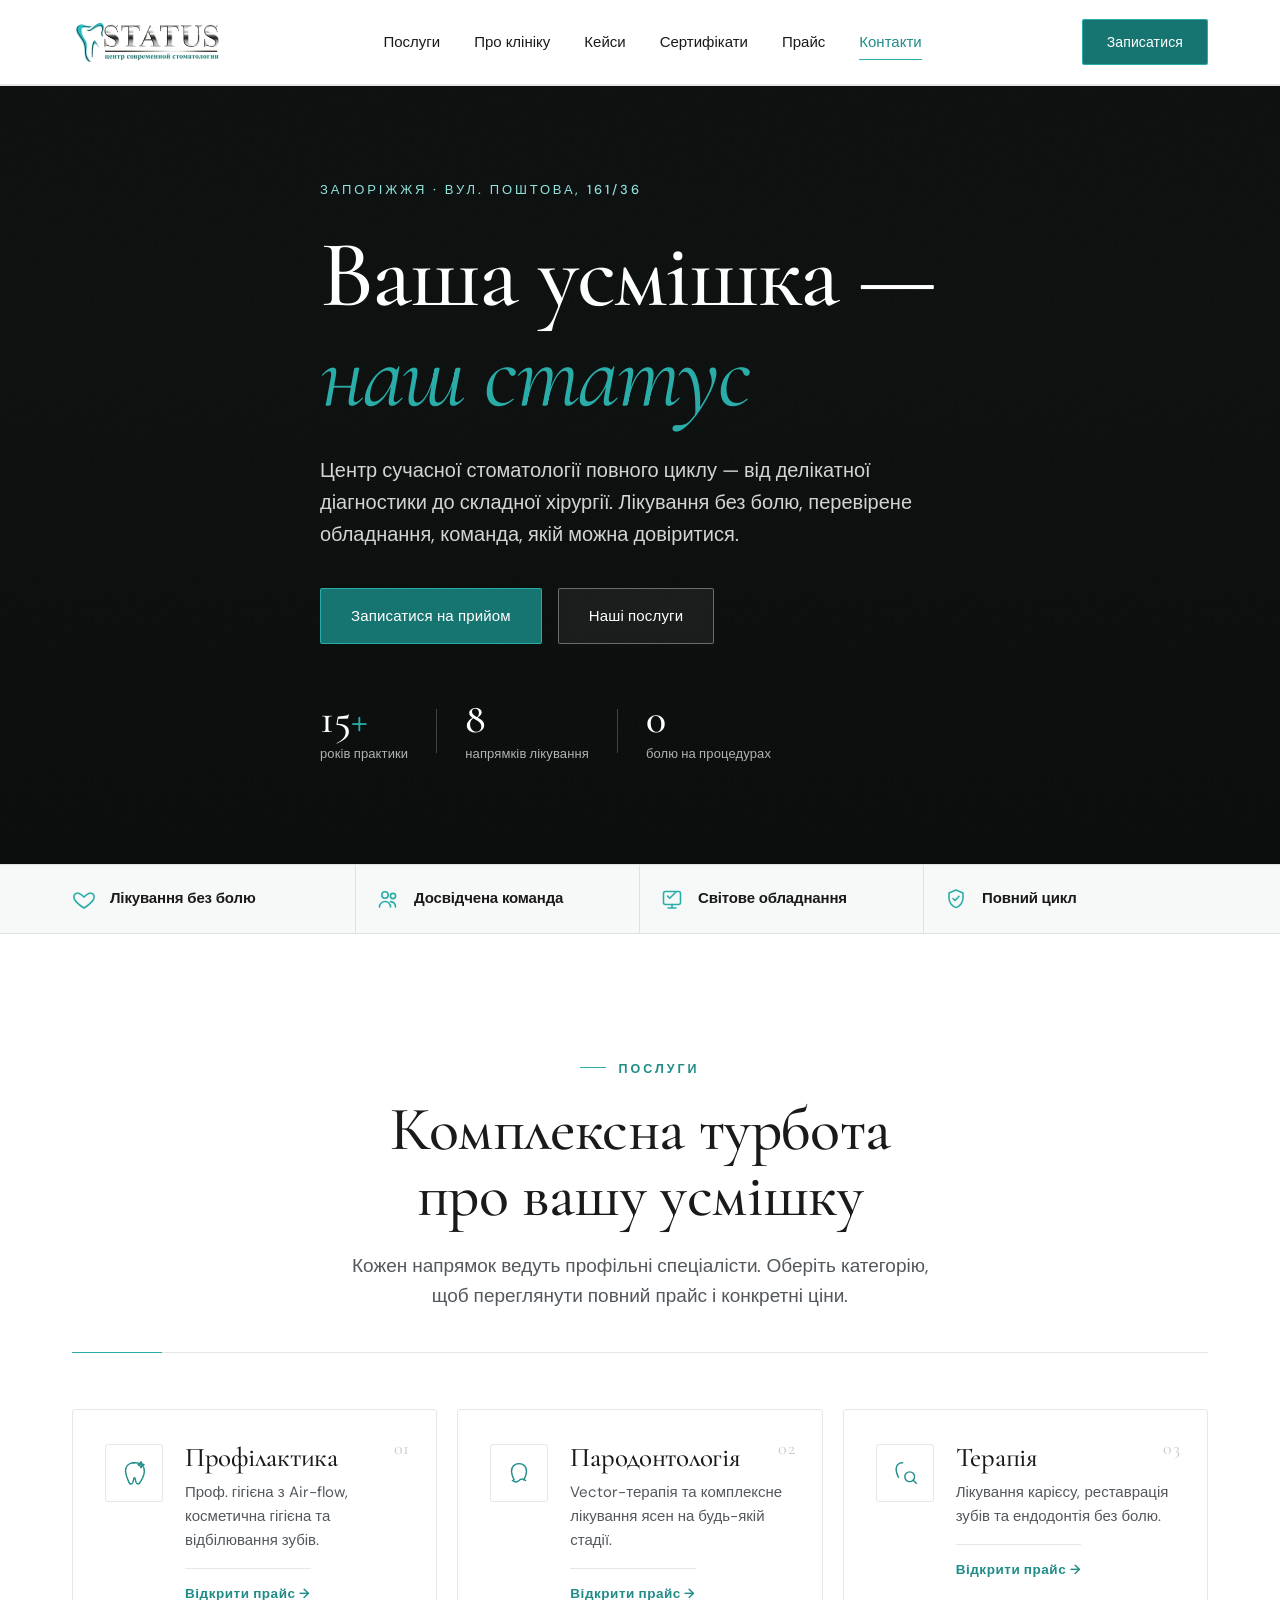
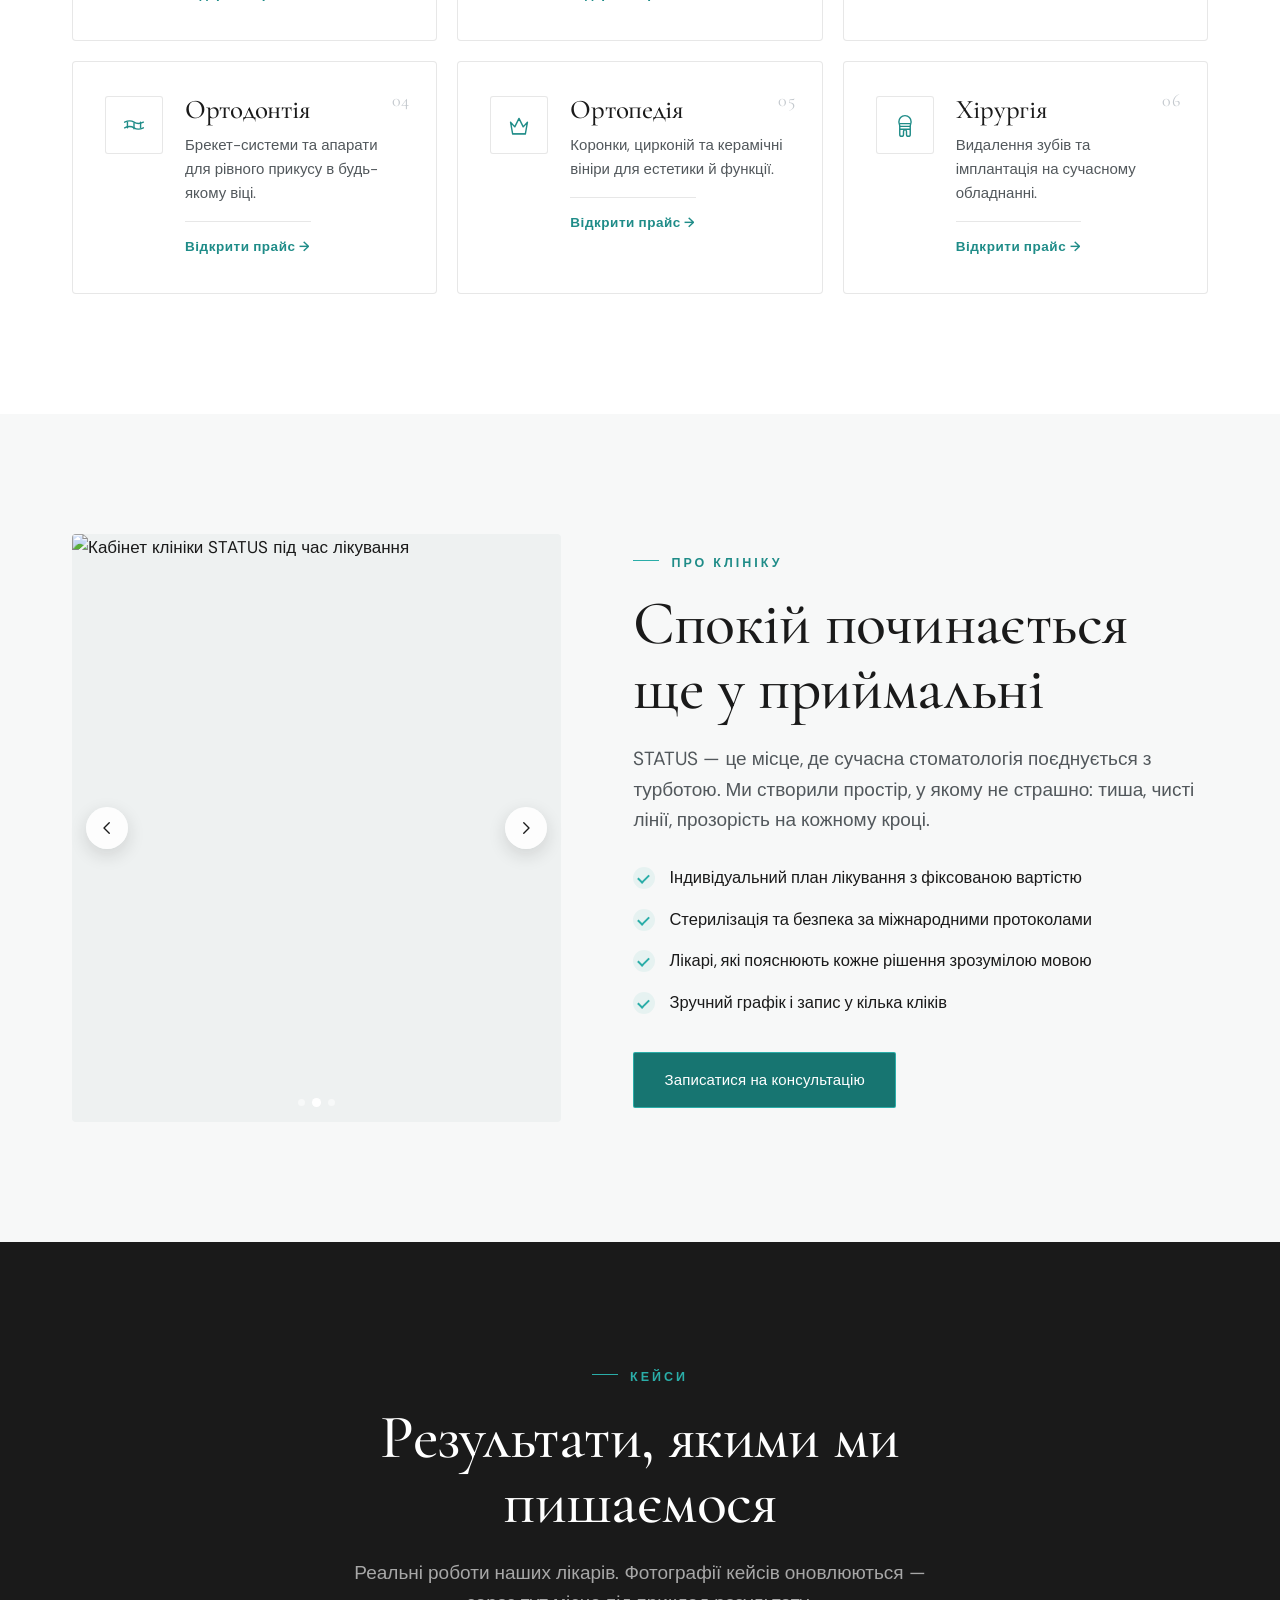
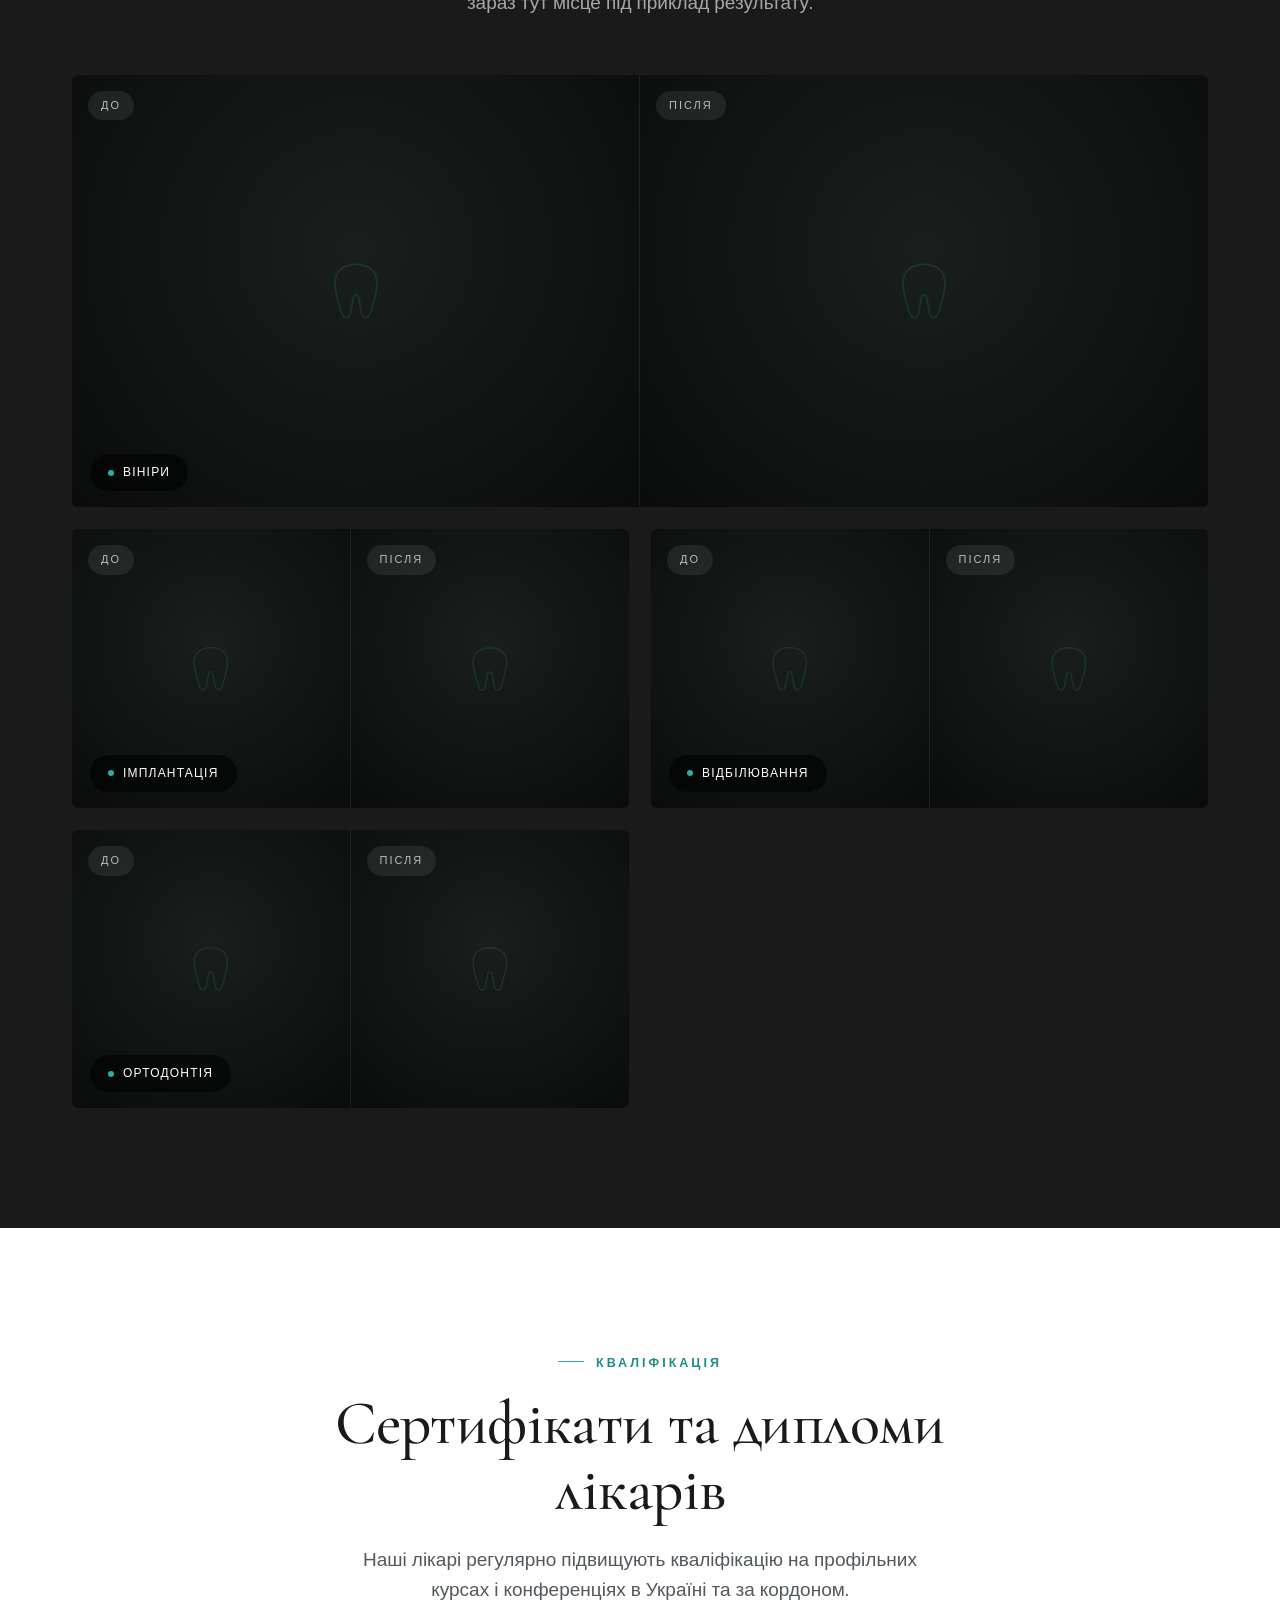
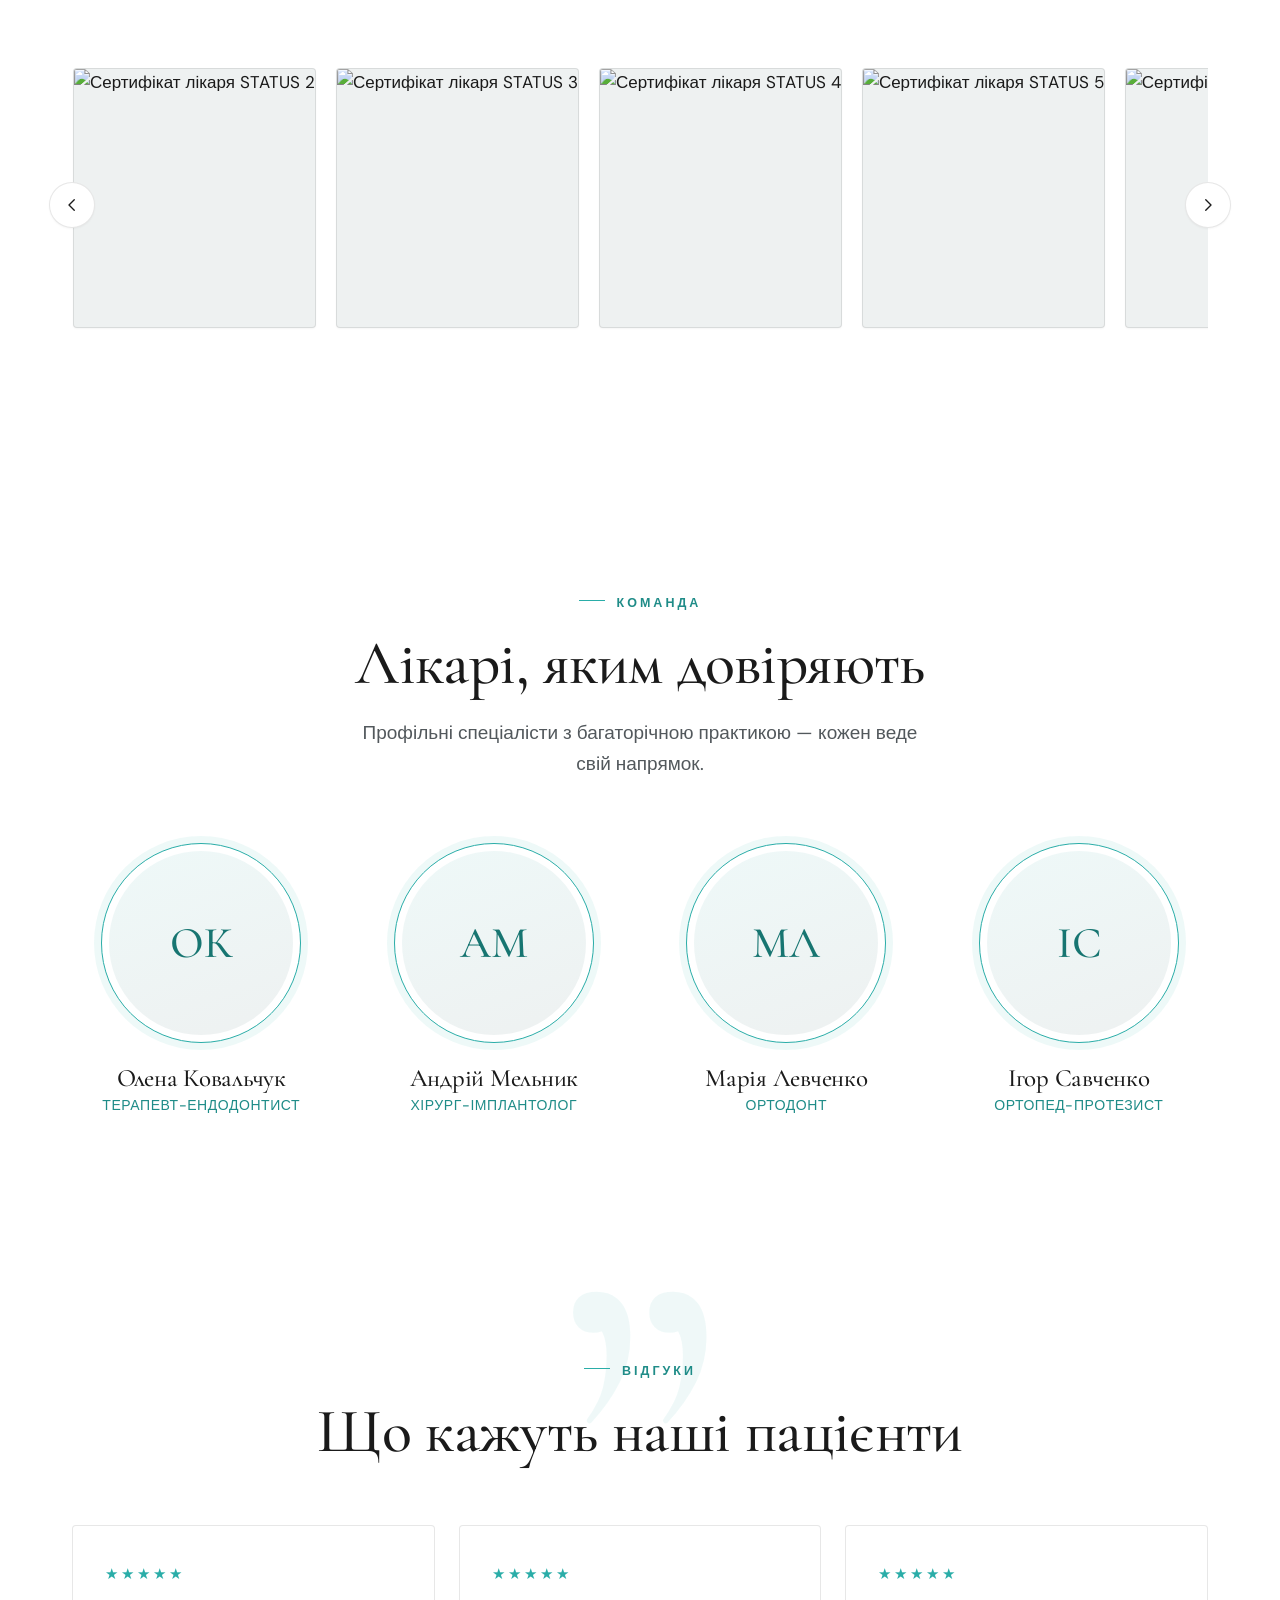
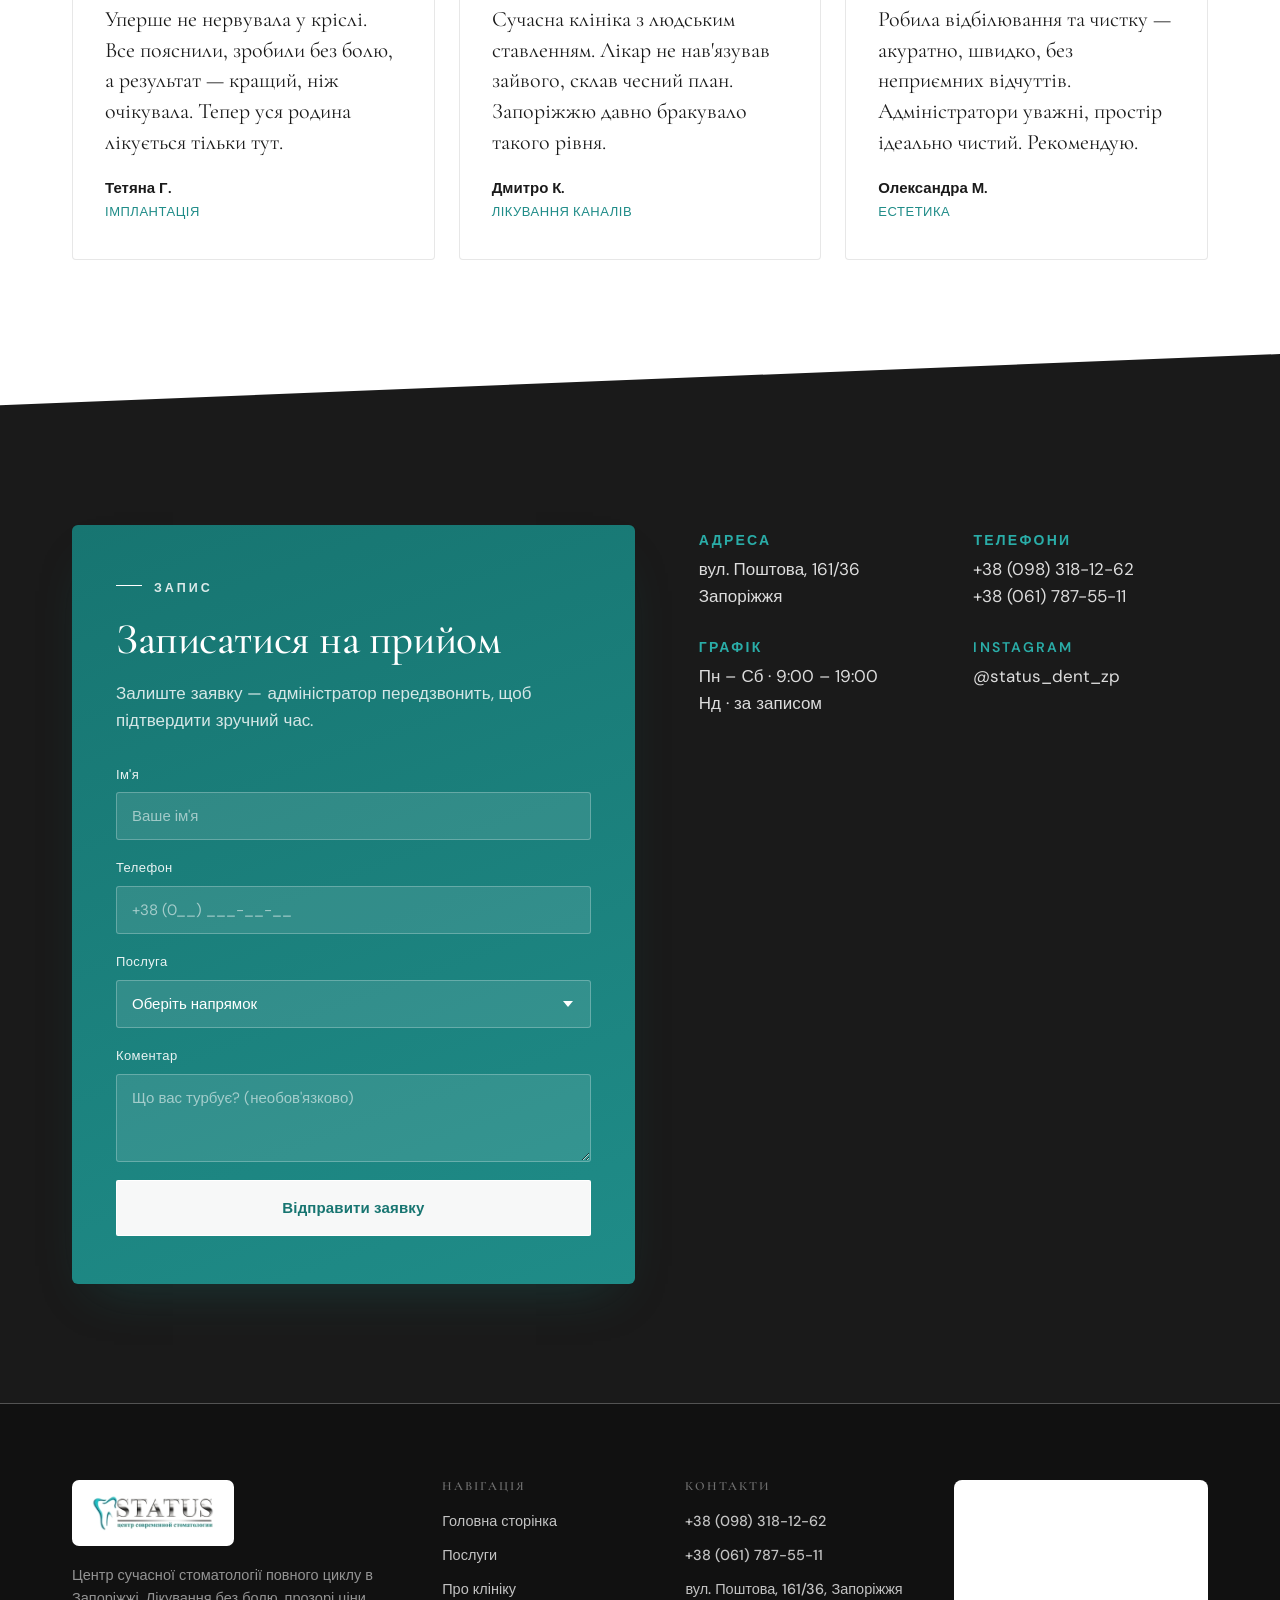
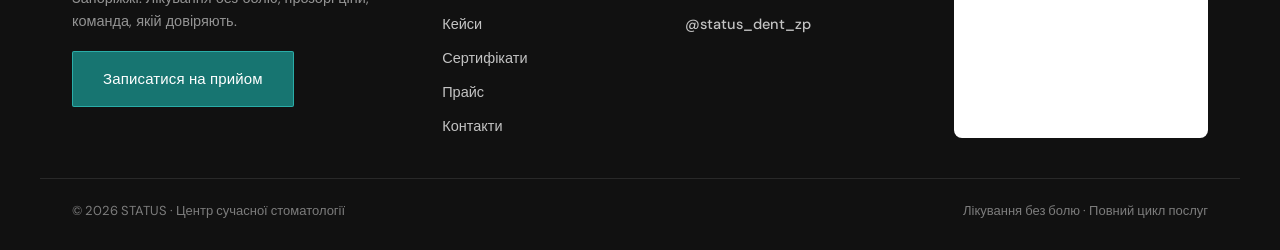
==== commit b80d04ad: "Fix footer link mismatch between pages, add favicon and scroll-spy nav - index.html footer nav was m" ====
--- a/index.html
+++ b/index.html
@@ -9,6 +9,9 @@
 <link rel="preconnect" href="https://fonts.gstatic.com" crossorigin>
 <link rel="preconnect" href="https://res.cloudinary.com">
 <link href="https://fonts.googleapis.com/css2?family=Cormorant+Garamond:ital,wght@0,300;0,400;0,500;0,600;1,400&family=DM+Sans:opsz,wght@9..40,300;9..40,400;9..40,500;9..40,700&display=swap" rel="stylesheet">
+<link rel="icon" type="image/png" sizes="32x32" href="favicon-32.png">
+<link rel="icon" type="image/png" sizes="16x16" href="favicon-16.png">
+<link rel="apple-touch-icon" href="apple-touch-icon.png">
 <link rel="stylesheet" href="status.css">
 </head>
 <body>
@@ -479,6 +482,7 @@
     </div>
     <nav class="footer-links" aria-label="Footer">
       <h3>Навігація</h3>
+      <a href="#top">Головна сторінка</a>
       <a href="#services">Послуги</a>
       <a href="#about">Про клініку</a>
       <a href="#cases">Кейси</a>
--- a/status.css
+++ b/status.css
@@ -96,6 +96,8 @@
 .nav-links a::after{content:"";position:absolute;left:0;bottom:-2px;height:1.5px;width:100%;background:var(--teal);transform:scaleX(0);transform-origin:left;transition:transform .3s var(--ease)}
 .nav-links a:hover{color:var(--teal-dark)}
 .nav-links a:hover::after{transform:scaleX(1)}
+.nav-links a.active{color:var(--teal-dark)}
+.nav-links a.active::after{transform:scaleX(1)}
 .nav-cta{padding:11px 24px;font-size:14px}
 .nav-burger{display:none;flex-direction:column;justify-content:center;gap:5px;width:44px;height:44px;background:none;border:none;cursor:pointer;padding:10px}
 .nav-burger span{display:block;height:2px;width:100%;background:var(--charcoal);transition:transform .3s var(--ease),opacity .3s var(--ease)}
@@ -400,6 +402,8 @@
   .trust-item h3{font-size:13.5px}
   .trust-item svg{width:20px;height:20px}
   .hero{min-height:72vh}
+  .hero-actions{flex-direction:column;align-items:stretch}
+  .hero-actions .btn{width:100%}
   .hero-stats{gap:18px;flex-wrap:wrap}
   .contact-info{grid-template-columns:1fr}
   .footer-top{grid-template-columns:1fr;gap:26px}
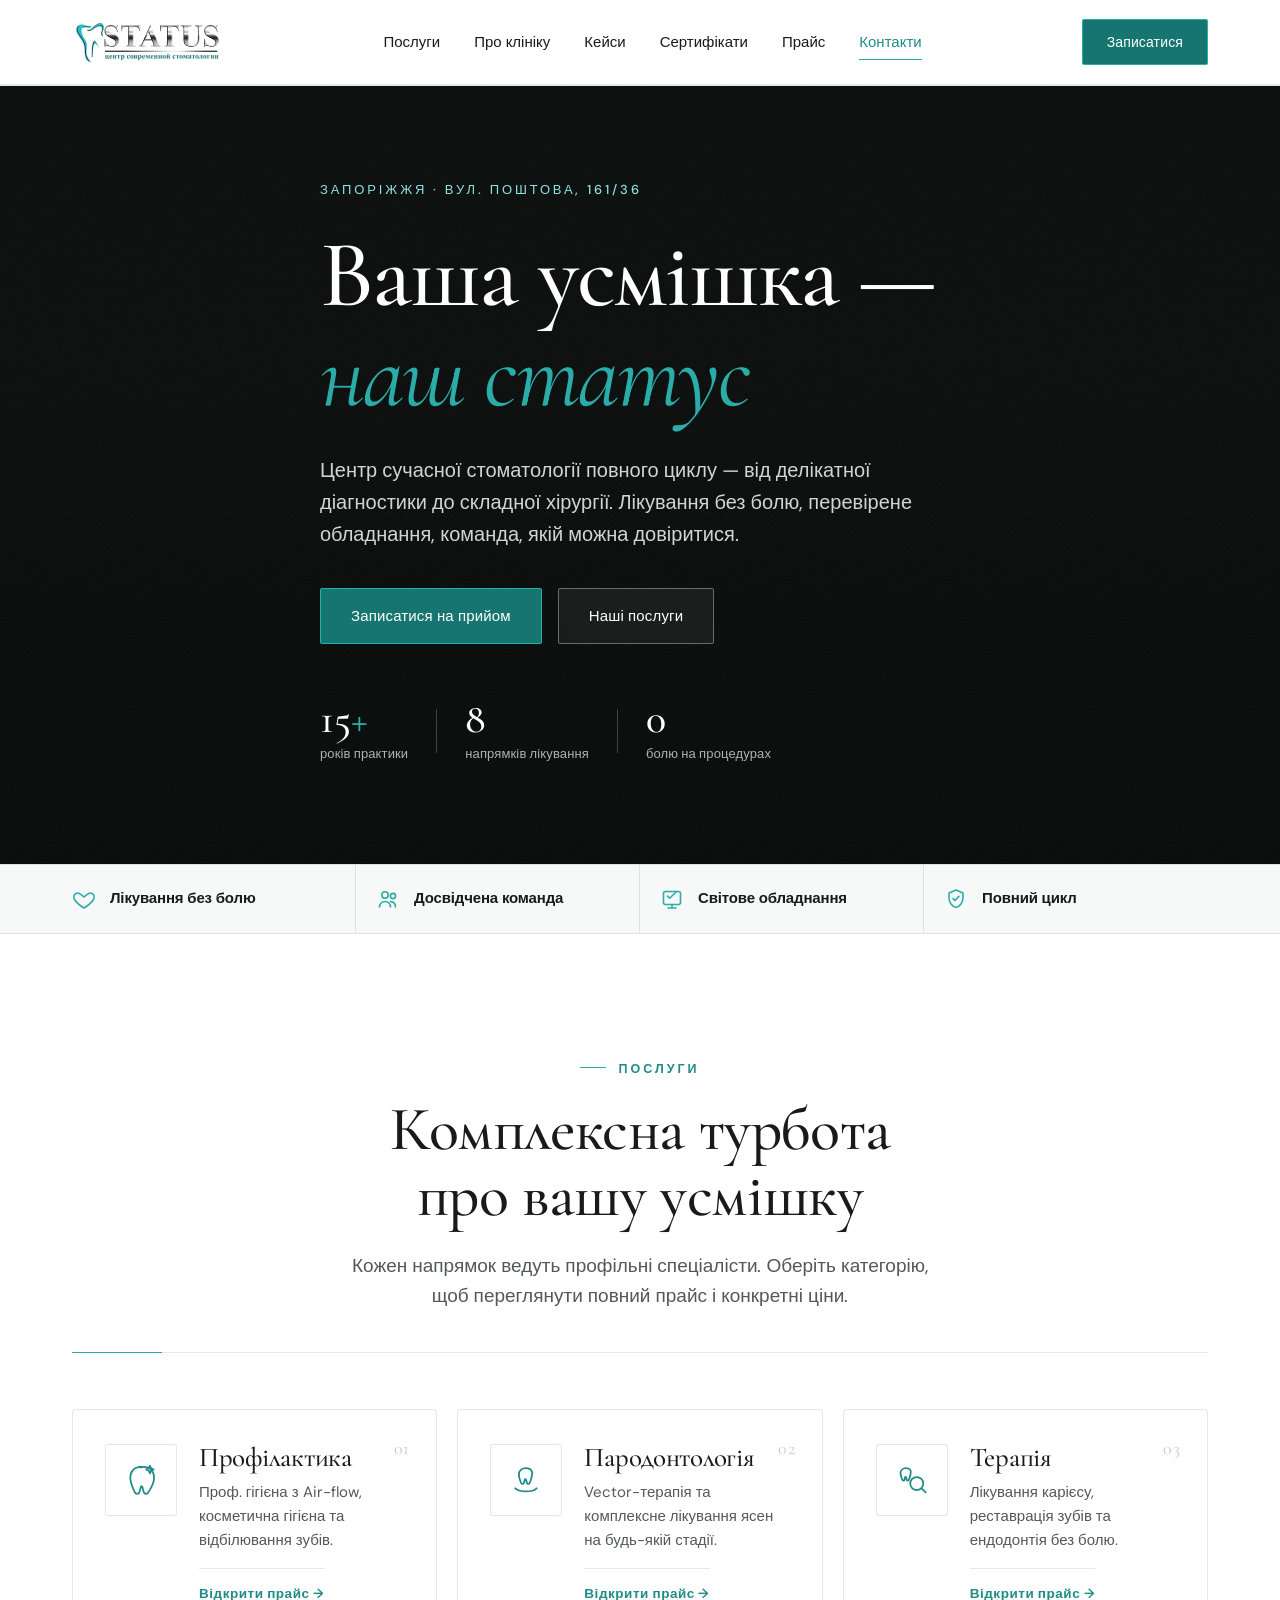
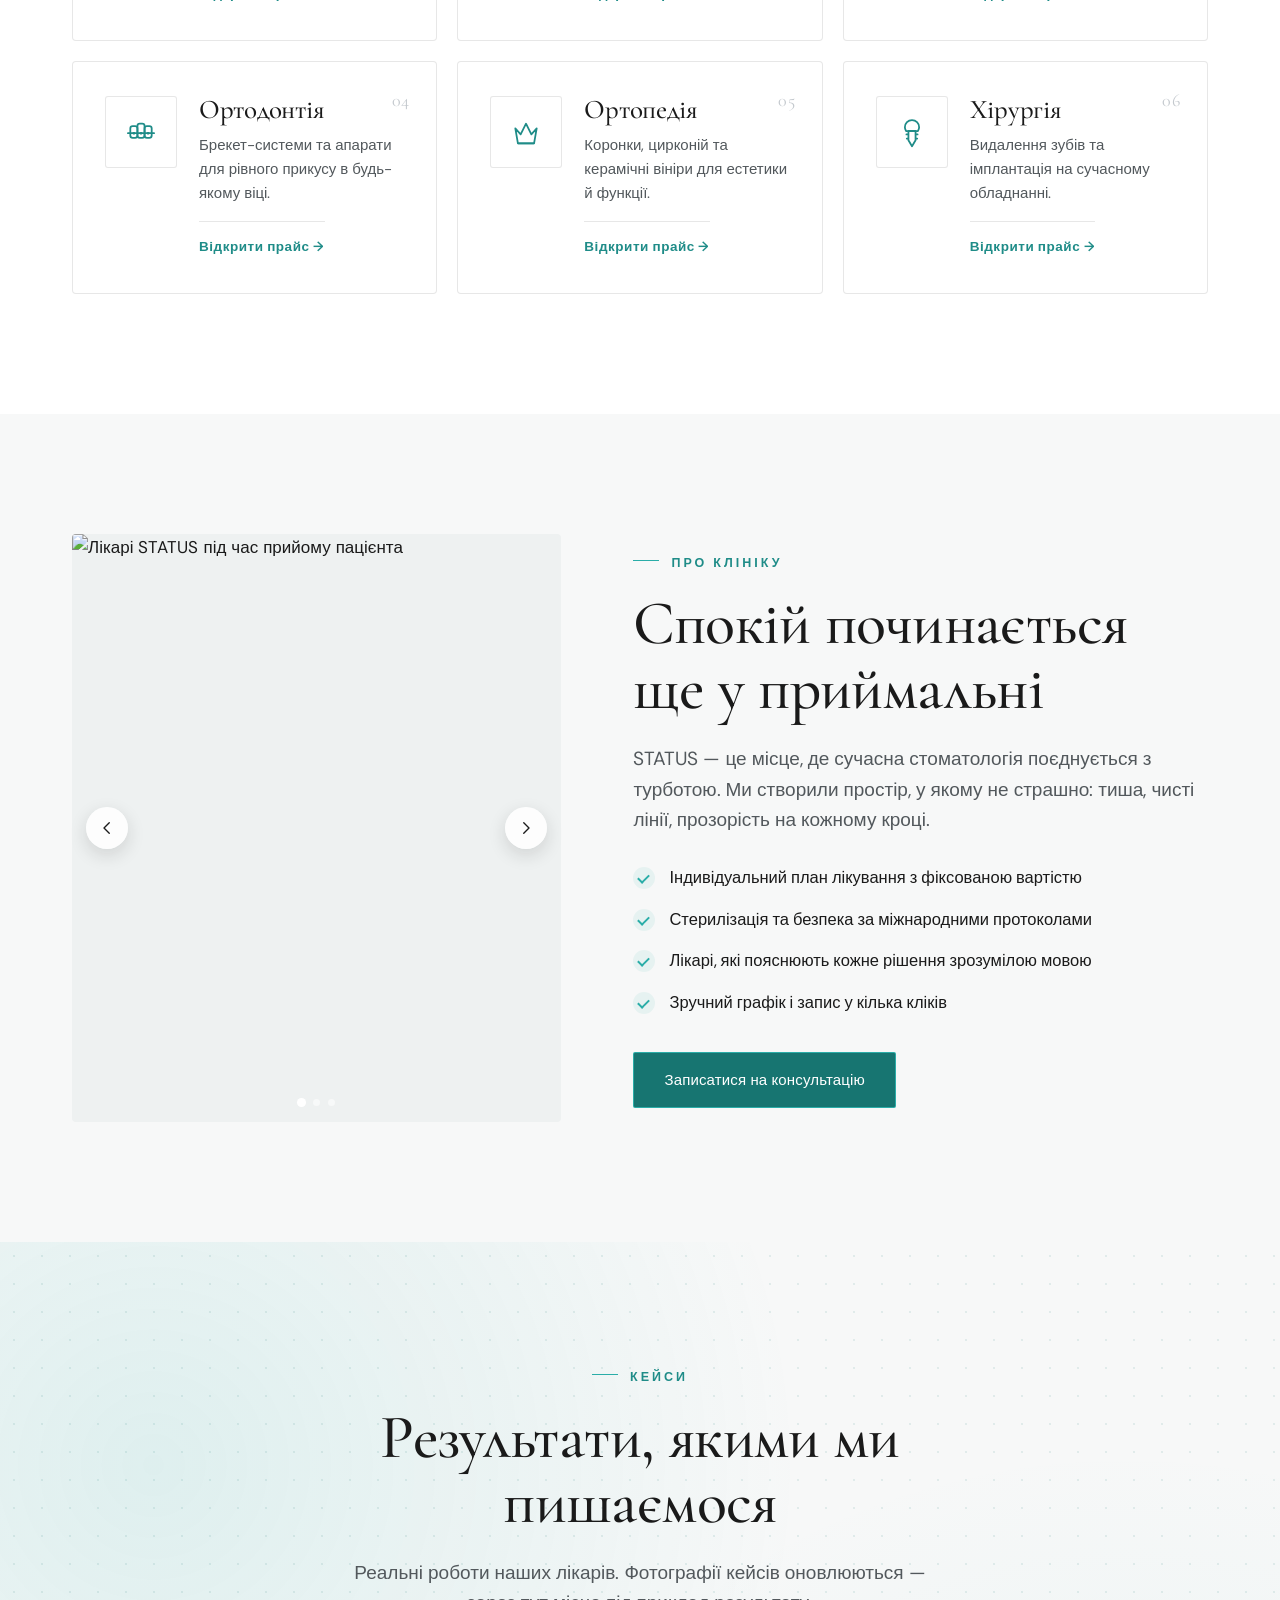
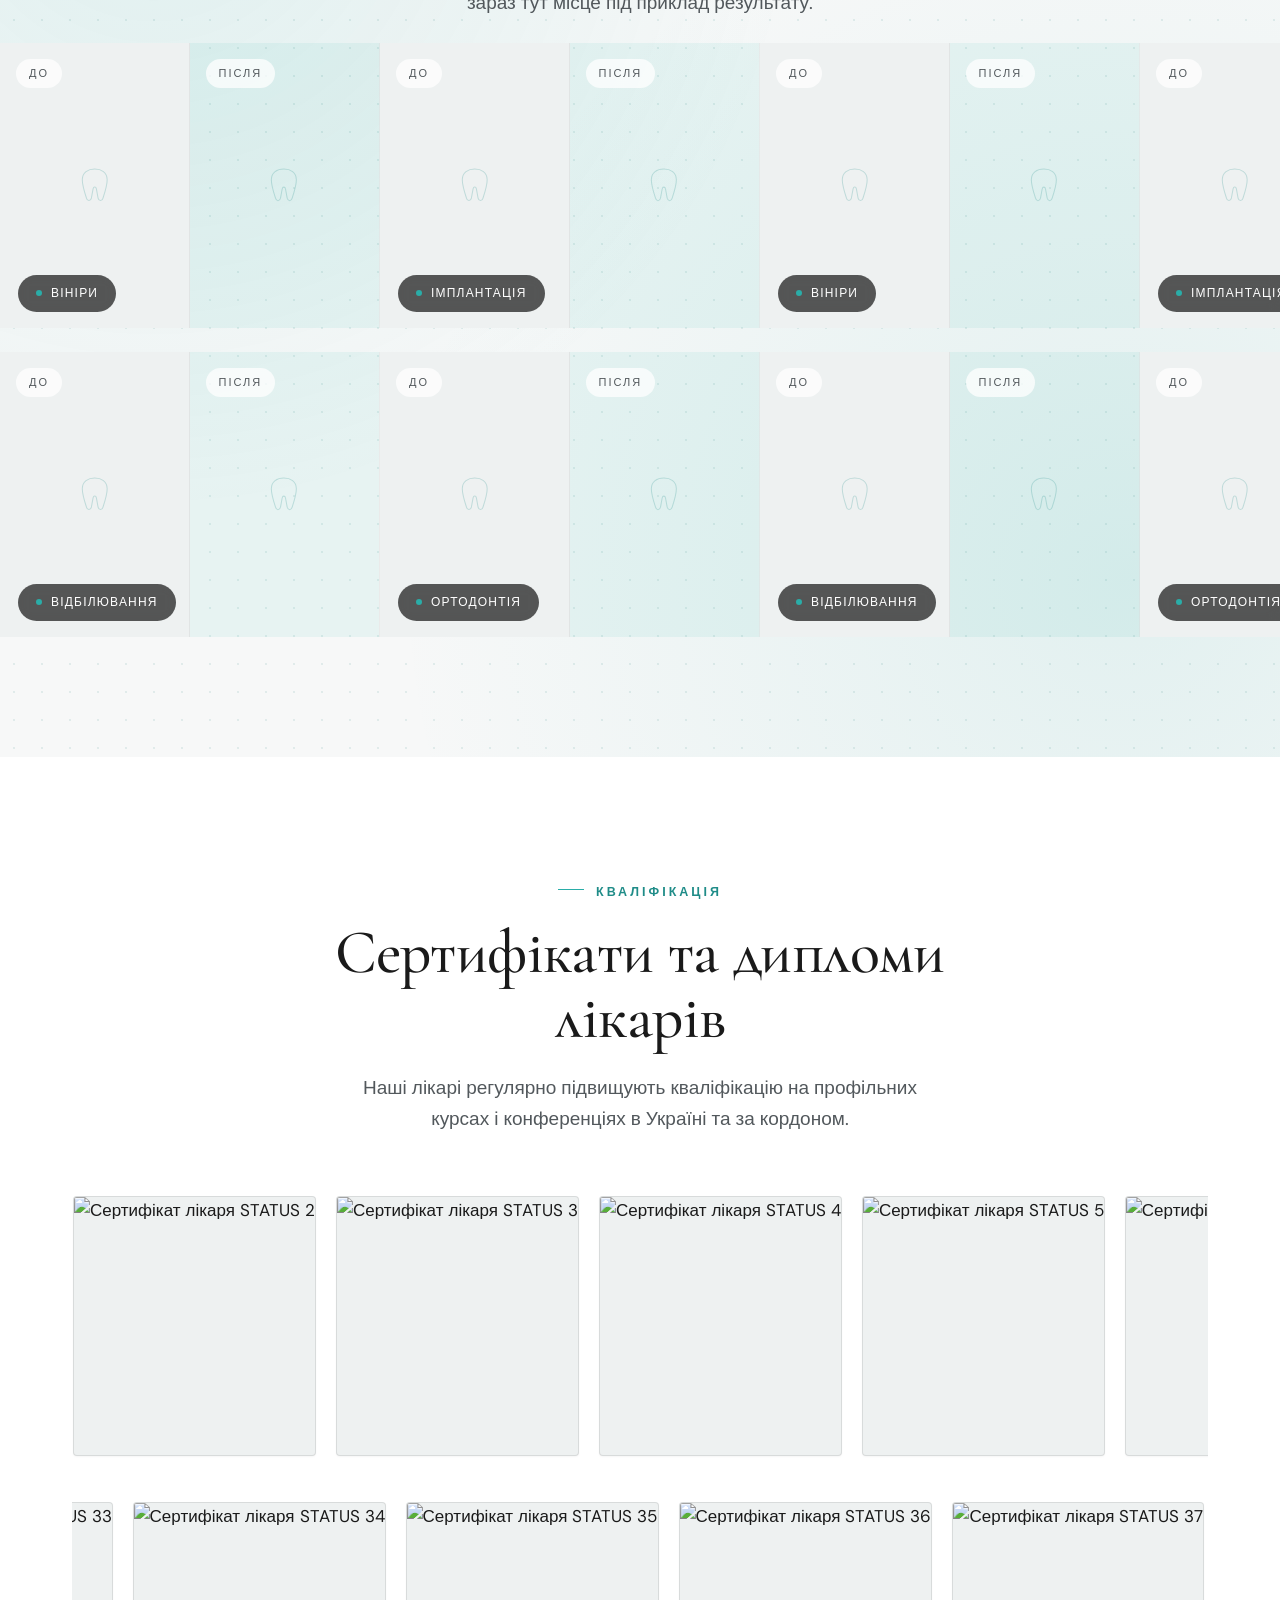
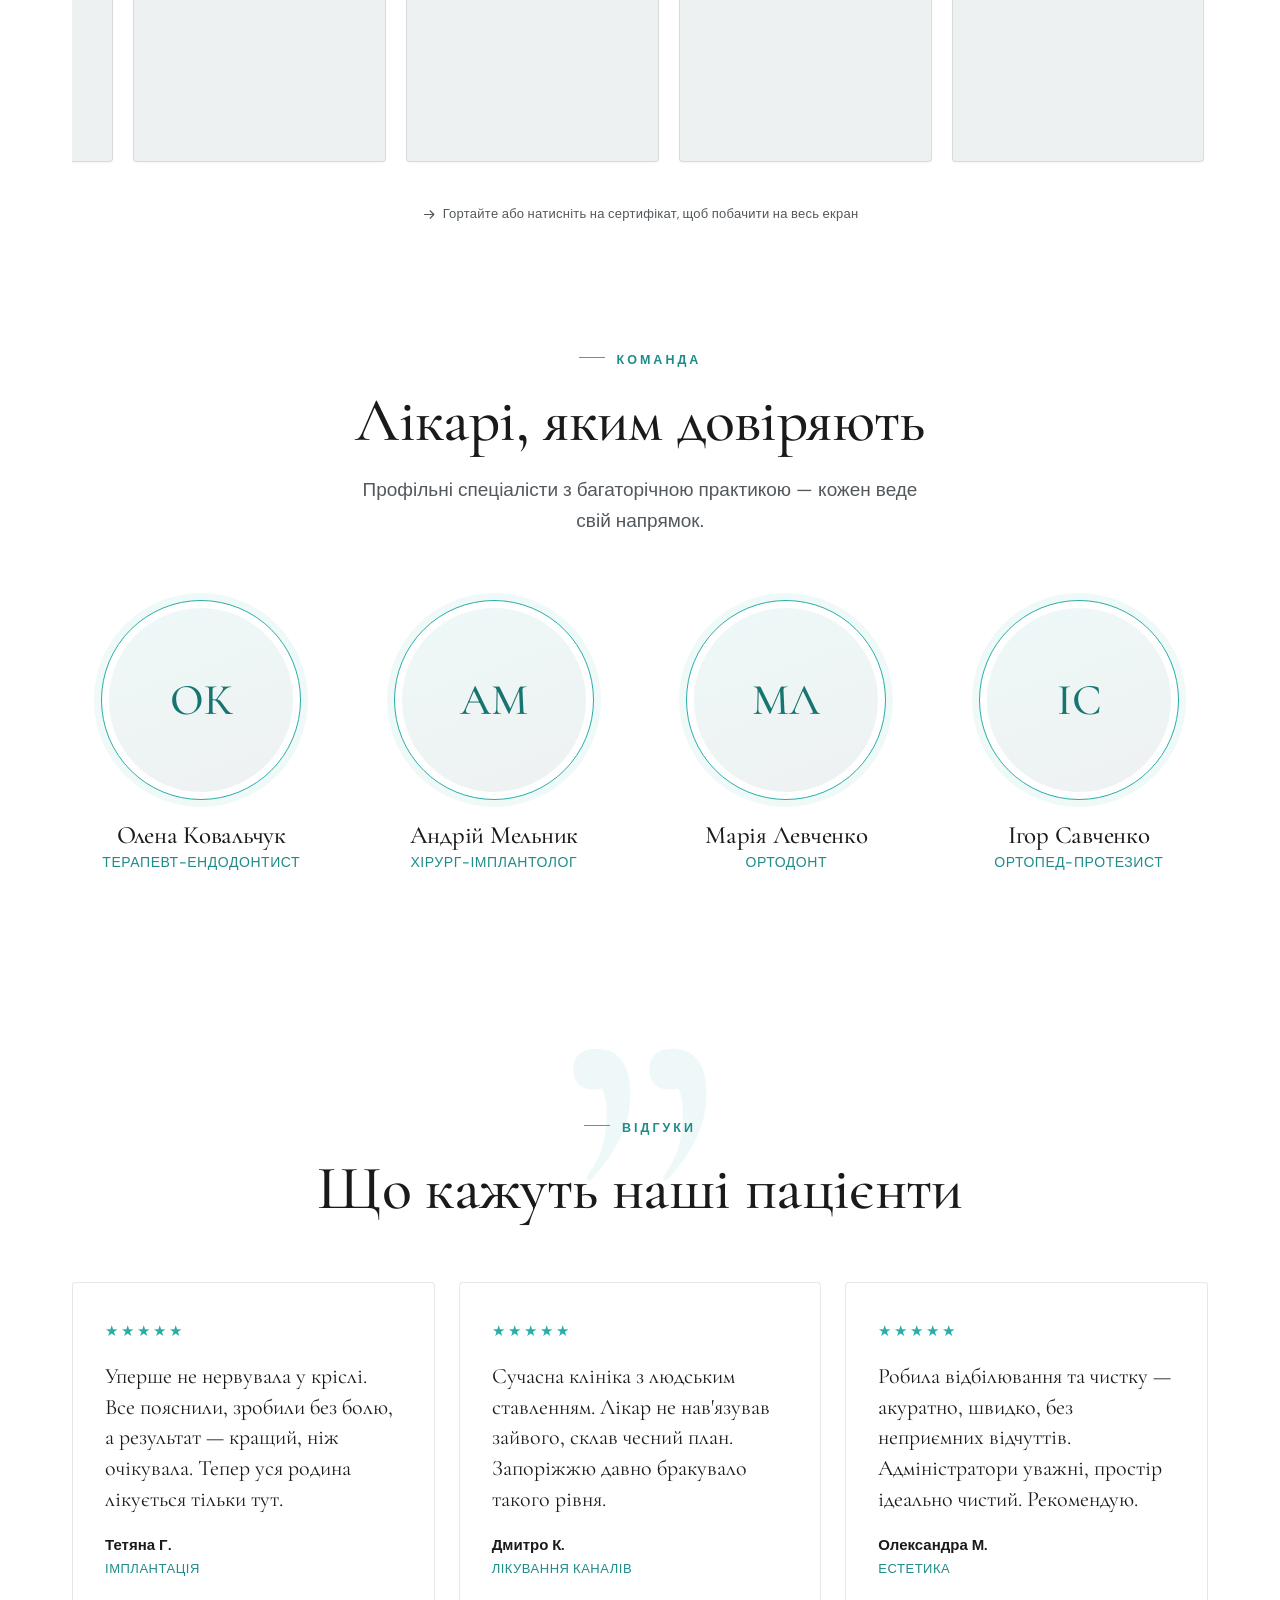
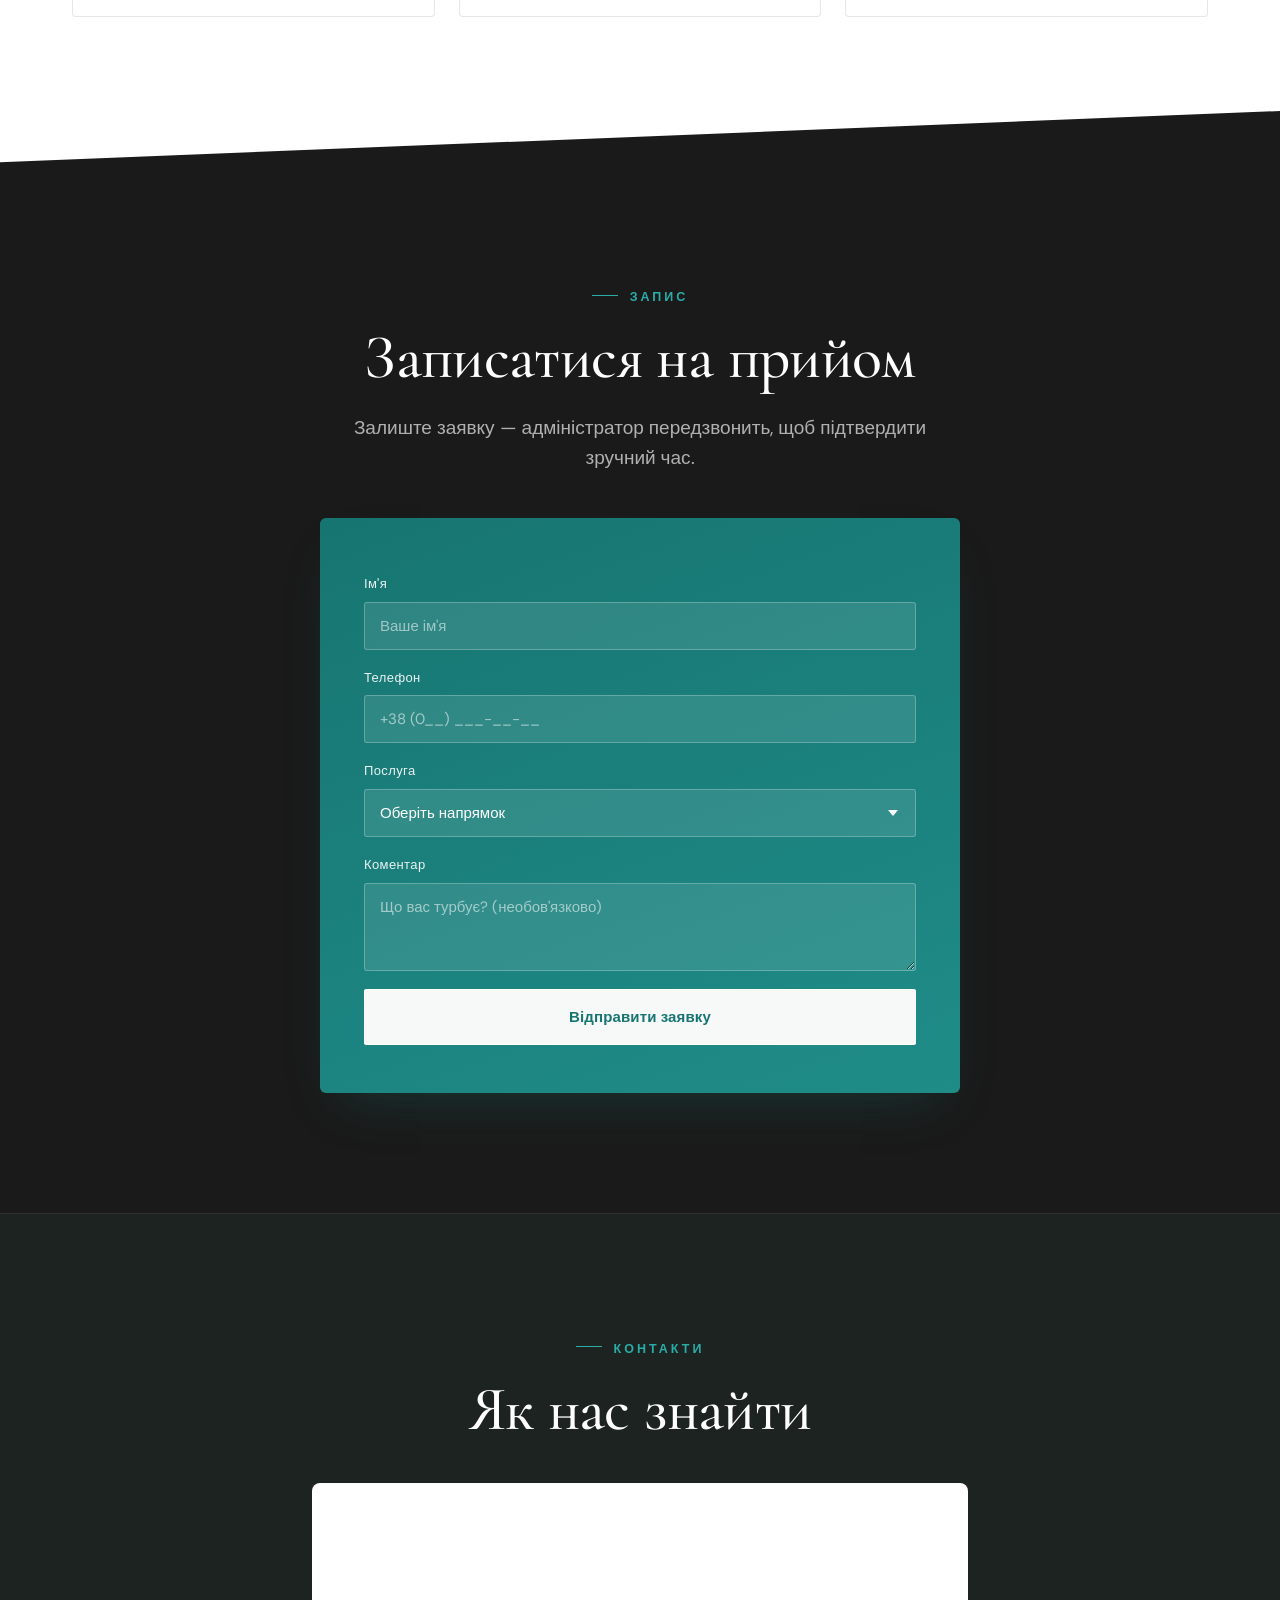
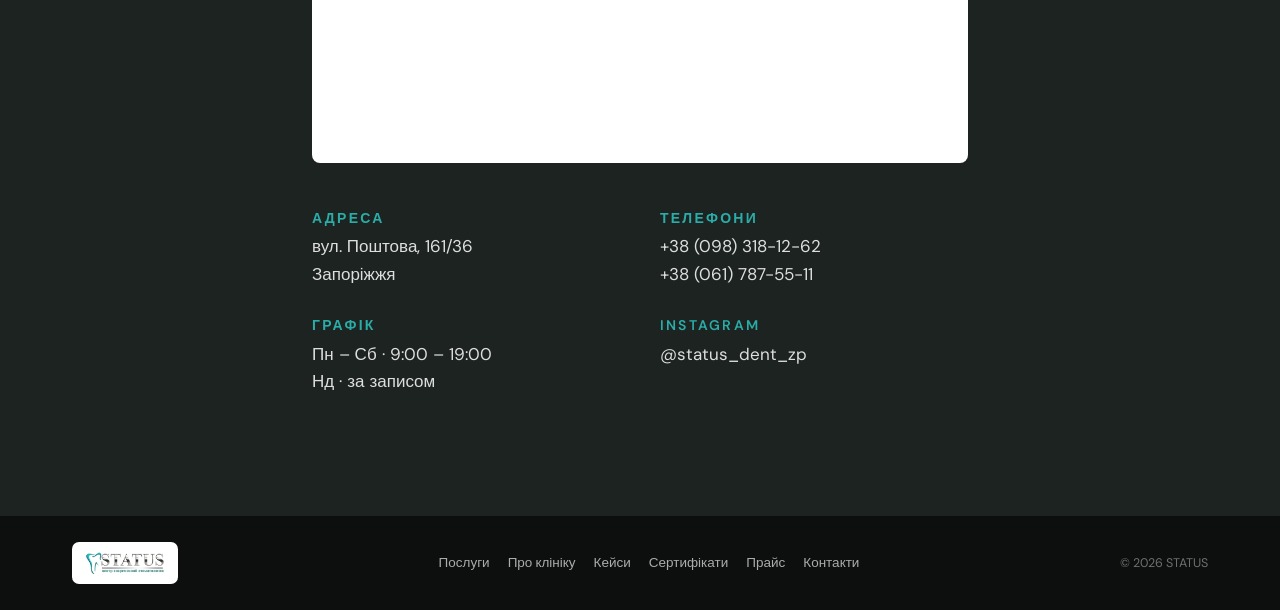
==== commit 16ec2277: "Split cases into two rows, speed up certs, separate booking/contacts/footer visually Cases now scrol" ====
--- a/index.html
+++ b/index.html
@@ -28,7 +28,7 @@
       <a href="#cases">Кейси</a>
       <a href="#certificates">Сертифікати</a>
       <a href="price.html">Прайс</a>
-      <a href="#contact">Контакти</a>
+      <a href="#contact-info">Контакти</a>
     </nav>
     <a href="#contact" class="btn btn-fill nav-cta">Записатися</a>
     <button class="nav-burger" id="nav-burger" aria-label="Меню" aria-expanded="false">
@@ -41,7 +41,7 @@
     <a href="#cases">Кейси</a>
     <a href="#certificates">Сертифікати</a>
     <a href="price.html">Прайс</a>
-    <a href="#contact">Контакти</a>
+    <a href="#contact-info">Контакти</a>
     <a href="#contact" class="btn btn-fill">Записатися на прийом</a>
   </div>
 </header>
@@ -131,7 +131,7 @@
         </div>
       </article>
       <article class="svc-card reveal-up" data-num="02" style="--d:60ms">
-        <div class="svc-ico"><svg viewBox="0 0 32 32" aria-hidden="true" fill="none" stroke="currentColor" stroke-width="1.5" stroke-linecap="round" stroke-linejoin="round"><path d="M16 6C11 6 8 9.5 8 14c0 3.5 1.5 6.5 2.8 9.5"/><path d="M16 6c5 0 8 3.5 8 8 0 3.5-1.5 6.5-2.8 9.5"/><path d="M9 24c2.5 2 5 2 7 0s4.5-2 7 0"/></svg></div>
+        <div class="svc-ico"><svg viewBox="0 0 32 32" aria-hidden="true" fill="none" stroke="currentColor" stroke-width="1.5" stroke-linecap="round" stroke-linejoin="round"><path d="M16 6c-3.6 0-6 2.3-6 5.6 0 2.6 1 4.6 1.9 6.9.4 1.1 2 1.1 2.3 0l.7-2.6c.2-.7 1-.7 1.2 0l.7 2.6c.3 1.1 1.9 1.1 2.3 0 .9-2.3 1.9-4.3 1.9-6.9C22 8.3 19.6 6 16 6z"/><path d="M7 23c2.8 2.6 5.7 2.6 9 2.6s6.2 0 9-2.6"/></svg></div>
         <div class="svc-body">
           <h3>Пародонтологія</h3>
           <p>Vector-терапія та комплексне лікування ясен на будь-якій стадії.</p>
@@ -139,7 +139,7 @@
         </div>
       </article>
       <article class="svc-card reveal-up" data-num="03" style="--d:120ms">
-        <div class="svc-ico"><svg viewBox="0 0 32 32" aria-hidden="true" fill="none" stroke="currentColor" stroke-width="1.5" stroke-linecap="round" stroke-linejoin="round"><path d="M13.5 5C9 5 6.5 8 6.5 12c0 3.3 1.3 5.8 2.5 8.6"/><circle cx="21" cy="20" r="5.2"/><path d="M24.7 23.7L28 27"/></svg></div>
+        <div class="svc-ico"><svg viewBox="0 0 32 32" aria-hidden="true" fill="none" stroke="currentColor" stroke-width="1.5" stroke-linecap="round" stroke-linejoin="round"><path d="M11 6c-2.8 0-4.7 1.8-4.7 4.4 0 2 .8 3.6 1.5 5.4.3.9 1.6.9 1.8 0l.5-2c.15-.55.8-.55.95 0l.5 2c.2.9 1.5.9 1.8 0 .7-1.8 1.5-3.4 1.5-5.4C15.7 7.8 13.8 6 11 6z"/><circle cx="20" cy="19" r="5.5"/><path d="M24 23l3.5 3.5"/></svg></div>
         <div class="svc-body">
           <h3>Терапія</h3>
           <p>Лікування карієсу, реставрація зубів та ендодонтія без болю.</p>
@@ -147,7 +147,7 @@
         </div>
       </article>
       <article class="svc-card reveal-up" data-num="04" style="--d:60ms">
-        <div class="svc-ico"><svg viewBox="0 0 32 32" aria-hidden="true" fill="none" stroke="currentColor" stroke-width="1.5" stroke-linecap="round" stroke-linejoin="round"><path d="M6 13c4-2 7-2 10 0s6 2 10 0M6 19c4-2 7-2 10 0s6 2 10 0"/><path d="M9 13v6M16 14v6M23 13v6"/></svg></div>
+        <div class="svc-ico"><svg viewBox="0 0 32 32" aria-hidden="true" fill="none" stroke="currentColor" stroke-width="1.5" stroke-linecap="round" stroke-linejoin="round"><rect x="7" y="11" width="6" height="10" rx="2"/><rect x="13" y="9" width="6" height="12" rx="2"/><rect x="19" y="11" width="6" height="10" rx="2"/><path d="M5 17h22"/><rect x="9" y="16" width="2" height="2" rx="0.5" fill="currentColor" stroke="none"/><rect x="15" y="16" width="2" height="2" rx="0.5" fill="currentColor" stroke="none"/><rect x="21" y="16" width="2" height="2" rx="0.5" fill="currentColor" stroke="none"/></svg></div>
         <div class="svc-body">
           <h3>Ортодонтія</h3>
           <p>Брекет-системи та апарати для рівного прикусу в будь-якому віці.</p>
@@ -163,7 +163,7 @@
         </div>
       </article>
       <article class="svc-card reveal-up" data-num="06" style="--d:180ms">
-        <div class="svc-ico"><svg viewBox="0 0 32 32" aria-hidden="true" fill="none" stroke="currentColor" stroke-width="1.5" stroke-linecap="round" stroke-linejoin="round"><path d="M16 6c4 0 6.5 3 6.5 6.5 0 1.8-.9 2.9-.9 4.5v9a2 2 0 01-4 0v-3.2a1.6 1.6 0 00-3.2 0V26a2 2 0 01-4 0v-9c0-1.6-.9-2.7-.9-4.5C9.5 9 12 6 16 6z"/><path d="M11 14.5h10M11 17.5h10M11 20.5h10"/></svg></div>
+        <div class="svc-ico"><svg viewBox="0 0 32 32" aria-hidden="true" fill="none" stroke="currentColor" stroke-width="1.5" stroke-linecap="round" stroke-linejoin="round"><path d="M10 12c0-3.3 2.7-6 6-6s6 2.7 6 6c0 1.3-.4 2.2-1 3.2H11c-.6-1-1-1.9-1-3.2z"/><path d="M13 15h6v8l-3 5-3-5z"/><path d="M11.3 18h1.5M19.2 18h1.5M11.6 21.5h1.2M19.2 21.5h1.2"/></svg></div>
         <div class="svc-body">
           <h3>Хірургія</h3>
           <p>Видалення зубів та імплантація на сучасному обладнанні.</p>
@@ -227,52 +227,190 @@
       <p class="sec-lede">Реальні роботи наших лікарів. Фотографії кейсів оновлюються —
         зараз тут місце під приклад результату.</p>
     </div>
-    <div class="case-grid">
-      <article class="case-card case-wide reveal-up">
-        <div class="case-half">
-          <span class="case-tag">До</span>
-          <svg class="case-icon" viewBox="0 0 100 100" aria-hidden="true"><path d="M50 12 C34 12 20 20 20 38 C20 52 24 64 30 82 C32 90 40 90 42 82 L46 60 C47 54 53 54 54 60 L58 82 C60 90 68 90 70 82 C76 64 80 52 80 38 C80 20 66 12 50 12 Z" fill="none" stroke="currentColor" stroke-width="2.5"/></svg>
-        </div>
-        <div class="case-half">
+  </div>
+  <div class="case-ribbon reveal-up" id="case-ribbon-1">
+      <div class="case-track" id="case-track-1">
+      <article class="case-card">
+        <div class="case-half">
+          <span class="case-tag">До</span>
+          <svg class="case-icon" viewBox="0 0 100 100" aria-hidden="true"><path d="M50 12 C34 12 20 20 20 38 C20 52 24 64 30 82 C32 90 40 90 42 82 L46 60 C47 54 53 54 54 60 L58 82 C60 90 68 90 70 82 C76 64 80 52 80 38 C80 20 66 12 50 12 Z" fill="none" stroke="currentColor" stroke-width="2.5"/></svg>
+        </div>
+        <div class="case-half alt">
           <span class="case-tag">Після</span>
           <svg class="case-icon" viewBox="0 0 100 100" aria-hidden="true"><path d="M50 12 C34 12 20 20 20 38 C20 52 24 64 30 82 C32 90 40 90 42 82 L46 60 C47 54 53 54 54 60 L58 82 C60 90 68 90 70 82 C76 64 80 52 80 38 C80 20 66 12 50 12 Z" fill="none" stroke="currentColor" stroke-width="2.5"/></svg>
         </div>
         <div class="case-chip">Вініри</div>
       </article>
-      <article class="case-card reveal-up" style="--d:60ms">
-        <div class="case-half">
-          <span class="case-tag">До</span>
-          <svg class="case-icon" viewBox="0 0 100 100" aria-hidden="true"><path d="M50 12 C34 12 20 20 20 38 C20 52 24 64 30 82 C32 90 40 90 42 82 L46 60 C47 54 53 54 54 60 L58 82 C60 90 68 90 70 82 C76 64 80 52 80 38 C80 20 66 12 50 12 Z" fill="none" stroke="currentColor" stroke-width="2.5"/></svg>
-        </div>
-        <div class="case-half">
+      <article class="case-card">
+        <div class="case-half">
+          <span class="case-tag">До</span>
+          <svg class="case-icon" viewBox="0 0 100 100" aria-hidden="true"><path d="M50 12 C34 12 20 20 20 38 C20 52 24 64 30 82 C32 90 40 90 42 82 L46 60 C47 54 53 54 54 60 L58 82 C60 90 68 90 70 82 C76 64 80 52 80 38 C80 20 66 12 50 12 Z" fill="none" stroke="currentColor" stroke-width="2.5"/></svg>
+        </div>
+        <div class="case-half alt">
           <span class="case-tag">Після</span>
           <svg class="case-icon" viewBox="0 0 100 100" aria-hidden="true"><path d="M50 12 C34 12 20 20 20 38 C20 52 24 64 30 82 C32 90 40 90 42 82 L46 60 C47 54 53 54 54 60 L58 82 C60 90 68 90 70 82 C76 64 80 52 80 38 C80 20 66 12 50 12 Z" fill="none" stroke="currentColor" stroke-width="2.5"/></svg>
         </div>
         <div class="case-chip">Імплантація</div>
       </article>
-      <article class="case-card reveal-up" style="--d:120ms">
-        <div class="case-half">
-          <span class="case-tag">До</span>
-          <svg class="case-icon" viewBox="0 0 100 100" aria-hidden="true"><path d="M50 12 C34 12 20 20 20 38 C20 52 24 64 30 82 C32 90 40 90 42 82 L46 60 C47 54 53 54 54 60 L58 82 C60 90 68 90 70 82 C76 64 80 52 80 38 C80 20 66 12 50 12 Z" fill="none" stroke="currentColor" stroke-width="2.5"/></svg>
-        </div>
-        <div class="case-half">
+      <article class="case-card" aria-hidden="true">
+        <div class="case-half">
+          <span class="case-tag">До</span>
+          <svg class="case-icon" viewBox="0 0 100 100" aria-hidden="true"><path d="M50 12 C34 12 20 20 20 38 C20 52 24 64 30 82 C32 90 40 90 42 82 L46 60 C47 54 53 54 54 60 L58 82 C60 90 68 90 70 82 C76 64 80 52 80 38 C80 20 66 12 50 12 Z" fill="none" stroke="currentColor" stroke-width="2.5"/></svg>
+        </div>
+        <div class="case-half alt">
+          <span class="case-tag">Після</span>
+          <svg class="case-icon" viewBox="0 0 100 100" aria-hidden="true"><path d="M50 12 C34 12 20 20 20 38 C20 52 24 64 30 82 C32 90 40 90 42 82 L46 60 C47 54 53 54 54 60 L58 82 C60 90 68 90 70 82 C76 64 80 52 80 38 C80 20 66 12 50 12 Z" fill="none" stroke="currentColor" stroke-width="2.5"/></svg>
+        </div>
+        <div class="case-chip">Вініри</div>
+      </article>
+      <article class="case-card" aria-hidden="true">
+        <div class="case-half">
+          <span class="case-tag">До</span>
+          <svg class="case-icon" viewBox="0 0 100 100" aria-hidden="true"><path d="M50 12 C34 12 20 20 20 38 C20 52 24 64 30 82 C32 90 40 90 42 82 L46 60 C47 54 53 54 54 60 L58 82 C60 90 68 90 70 82 C76 64 80 52 80 38 C80 20 66 12 50 12 Z" fill="none" stroke="currentColor" stroke-width="2.5"/></svg>
+        </div>
+        <div class="case-half alt">
+          <span class="case-tag">Після</span>
+          <svg class="case-icon" viewBox="0 0 100 100" aria-hidden="true"><path d="M50 12 C34 12 20 20 20 38 C20 52 24 64 30 82 C32 90 40 90 42 82 L46 60 C47 54 53 54 54 60 L58 82 C60 90 68 90 70 82 C76 64 80 52 80 38 C80 20 66 12 50 12 Z" fill="none" stroke="currentColor" stroke-width="2.5"/></svg>
+        </div>
+        <div class="case-chip">Імплантація</div>
+      </article>
+      <article class="case-card" aria-hidden="true">
+        <div class="case-half">
+          <span class="case-tag">До</span>
+          <svg class="case-icon" viewBox="0 0 100 100" aria-hidden="true"><path d="M50 12 C34 12 20 20 20 38 C20 52 24 64 30 82 C32 90 40 90 42 82 L46 60 C47 54 53 54 54 60 L58 82 C60 90 68 90 70 82 C76 64 80 52 80 38 C80 20 66 12 50 12 Z" fill="none" stroke="currentColor" stroke-width="2.5"/></svg>
+        </div>
+        <div class="case-half alt">
+          <span class="case-tag">Після</span>
+          <svg class="case-icon" viewBox="0 0 100 100" aria-hidden="true"><path d="M50 12 C34 12 20 20 20 38 C20 52 24 64 30 82 C32 90 40 90 42 82 L46 60 C47 54 53 54 54 60 L58 82 C60 90 68 90 70 82 C76 64 80 52 80 38 C80 20 66 12 50 12 Z" fill="none" stroke="currentColor" stroke-width="2.5"/></svg>
+        </div>
+        <div class="case-chip">Вініри</div>
+      </article>
+      <article class="case-card" aria-hidden="true">
+        <div class="case-half">
+          <span class="case-tag">До</span>
+          <svg class="case-icon" viewBox="0 0 100 100" aria-hidden="true"><path d="M50 12 C34 12 20 20 20 38 C20 52 24 64 30 82 C32 90 40 90 42 82 L46 60 C47 54 53 54 54 60 L58 82 C60 90 68 90 70 82 C76 64 80 52 80 38 C80 20 66 12 50 12 Z" fill="none" stroke="currentColor" stroke-width="2.5"/></svg>
+        </div>
+        <div class="case-half alt">
+          <span class="case-tag">Після</span>
+          <svg class="case-icon" viewBox="0 0 100 100" aria-hidden="true"><path d="M50 12 C34 12 20 20 20 38 C20 52 24 64 30 82 C32 90 40 90 42 82 L46 60 C47 54 53 54 54 60 L58 82 C60 90 68 90 70 82 C76 64 80 52 80 38 C80 20 66 12 50 12 Z" fill="none" stroke="currentColor" stroke-width="2.5"/></svg>
+        </div>
+        <div class="case-chip">Імплантація</div>
+      </article>
+      <article class="case-card" aria-hidden="true">
+        <div class="case-half">
+          <span class="case-tag">До</span>
+          <svg class="case-icon" viewBox="0 0 100 100" aria-hidden="true"><path d="M50 12 C34 12 20 20 20 38 C20 52 24 64 30 82 C32 90 40 90 42 82 L46 60 C47 54 53 54 54 60 L58 82 C60 90 68 90 70 82 C76 64 80 52 80 38 C80 20 66 12 50 12 Z" fill="none" stroke="currentColor" stroke-width="2.5"/></svg>
+        </div>
+        <div class="case-half alt">
+          <span class="case-tag">Після</span>
+          <svg class="case-icon" viewBox="0 0 100 100" aria-hidden="true"><path d="M50 12 C34 12 20 20 20 38 C20 52 24 64 30 82 C32 90 40 90 42 82 L46 60 C47 54 53 54 54 60 L58 82 C60 90 68 90 70 82 C76 64 80 52 80 38 C80 20 66 12 50 12 Z" fill="none" stroke="currentColor" stroke-width="2.5"/></svg>
+        </div>
+        <div class="case-chip">Вініри</div>
+      </article>
+      <article class="case-card" aria-hidden="true">
+        <div class="case-half">
+          <span class="case-tag">До</span>
+          <svg class="case-icon" viewBox="0 0 100 100" aria-hidden="true"><path d="M50 12 C34 12 20 20 20 38 C20 52 24 64 30 82 C32 90 40 90 42 82 L46 60 C47 54 53 54 54 60 L58 82 C60 90 68 90 70 82 C76 64 80 52 80 38 C80 20 66 12 50 12 Z" fill="none" stroke="currentColor" stroke-width="2.5"/></svg>
+        </div>
+        <div class="case-half alt">
+          <span class="case-tag">Після</span>
+          <svg class="case-icon" viewBox="0 0 100 100" aria-hidden="true"><path d="M50 12 C34 12 20 20 20 38 C20 52 24 64 30 82 C32 90 40 90 42 82 L46 60 C47 54 53 54 54 60 L58 82 C60 90 68 90 70 82 C76 64 80 52 80 38 C80 20 66 12 50 12 Z" fill="none" stroke="currentColor" stroke-width="2.5"/></svg>
+        </div>
+        <div class="case-chip">Імплантація</div>
+      </article>
+      </div>
+  </div>
+  <div class="case-ribbon reverse reveal-up" id="case-ribbon-2">
+      <div class="case-track" id="case-track-2">
+      <article class="case-card">
+        <div class="case-half">
+          <span class="case-tag">До</span>
+          <svg class="case-icon" viewBox="0 0 100 100" aria-hidden="true"><path d="M50 12 C34 12 20 20 20 38 C20 52 24 64 30 82 C32 90 40 90 42 82 L46 60 C47 54 53 54 54 60 L58 82 C60 90 68 90 70 82 C76 64 80 52 80 38 C80 20 66 12 50 12 Z" fill="none" stroke="currentColor" stroke-width="2.5"/></svg>
+        </div>
+        <div class="case-half alt">
           <span class="case-tag">Після</span>
           <svg class="case-icon" viewBox="0 0 100 100" aria-hidden="true"><path d="M50 12 C34 12 20 20 20 38 C20 52 24 64 30 82 C32 90 40 90 42 82 L46 60 C47 54 53 54 54 60 L58 82 C60 90 68 90 70 82 C76 64 80 52 80 38 C80 20 66 12 50 12 Z" fill="none" stroke="currentColor" stroke-width="2.5"/></svg>
         </div>
         <div class="case-chip">Відбілювання</div>
       </article>
-      <article class="case-card reveal-up" style="--d:180ms">
-        <div class="case-half">
-          <span class="case-tag">До</span>
-          <svg class="case-icon" viewBox="0 0 100 100" aria-hidden="true"><path d="M50 12 C34 12 20 20 20 38 C20 52 24 64 30 82 C32 90 40 90 42 82 L46 60 C47 54 53 54 54 60 L58 82 C60 90 68 90 70 82 C76 64 80 52 80 38 C80 20 66 12 50 12 Z" fill="none" stroke="currentColor" stroke-width="2.5"/></svg>
-        </div>
-        <div class="case-half">
+      <article class="case-card">
+        <div class="case-half">
+          <span class="case-tag">До</span>
+          <svg class="case-icon" viewBox="0 0 100 100" aria-hidden="true"><path d="M50 12 C34 12 20 20 20 38 C20 52 24 64 30 82 C32 90 40 90 42 82 L46 60 C47 54 53 54 54 60 L58 82 C60 90 68 90 70 82 C76 64 80 52 80 38 C80 20 66 12 50 12 Z" fill="none" stroke="currentColor" stroke-width="2.5"/></svg>
+        </div>
+        <div class="case-half alt">
           <span class="case-tag">Після</span>
           <svg class="case-icon" viewBox="0 0 100 100" aria-hidden="true"><path d="M50 12 C34 12 20 20 20 38 C20 52 24 64 30 82 C32 90 40 90 42 82 L46 60 C47 54 53 54 54 60 L58 82 C60 90 68 90 70 82 C76 64 80 52 80 38 C80 20 66 12 50 12 Z" fill="none" stroke="currentColor" stroke-width="2.5"/></svg>
         </div>
         <div class="case-chip">Ортодонтія</div>
       </article>
-    </div>
+      <article class="case-card" aria-hidden="true">
+        <div class="case-half">
+          <span class="case-tag">До</span>
+          <svg class="case-icon" viewBox="0 0 100 100" aria-hidden="true"><path d="M50 12 C34 12 20 20 20 38 C20 52 24 64 30 82 C32 90 40 90 42 82 L46 60 C47 54 53 54 54 60 L58 82 C60 90 68 90 70 82 C76 64 80 52 80 38 C80 20 66 12 50 12 Z" fill="none" stroke="currentColor" stroke-width="2.5"/></svg>
+        </div>
+        <div class="case-half alt">
+          <span class="case-tag">Після</span>
+          <svg class="case-icon" viewBox="0 0 100 100" aria-hidden="true"><path d="M50 12 C34 12 20 20 20 38 C20 52 24 64 30 82 C32 90 40 90 42 82 L46 60 C47 54 53 54 54 60 L58 82 C60 90 68 90 70 82 C76 64 80 52 80 38 C80 20 66 12 50 12 Z" fill="none" stroke="currentColor" stroke-width="2.5"/></svg>
+        </div>
+        <div class="case-chip">Відбілювання</div>
+      </article>
+      <article class="case-card" aria-hidden="true">
+        <div class="case-half">
+          <span class="case-tag">До</span>
+          <svg class="case-icon" viewBox="0 0 100 100" aria-hidden="true"><path d="M50 12 C34 12 20 20 20 38 C20 52 24 64 30 82 C32 90 40 90 42 82 L46 60 C47 54 53 54 54 60 L58 82 C60 90 68 90 70 82 C76 64 80 52 80 38 C80 20 66 12 50 12 Z" fill="none" stroke="currentColor" stroke-width="2.5"/></svg>
+        </div>
+        <div class="case-half alt">
+          <span class="case-tag">Після</span>
+          <svg class="case-icon" viewBox="0 0 100 100" aria-hidden="true"><path d="M50 12 C34 12 20 20 20 38 C20 52 24 64 30 82 C32 90 40 90 42 82 L46 60 C47 54 53 54 54 60 L58 82 C60 90 68 90 70 82 C76 64 80 52 80 38 C80 20 66 12 50 12 Z" fill="none" stroke="currentColor" stroke-width="2.5"/></svg>
+        </div>
+        <div class="case-chip">Ортодонтія</div>
+      </article>
+      <article class="case-card" aria-hidden="true">
+        <div class="case-half">
+          <span class="case-tag">До</span>
+          <svg class="case-icon" viewBox="0 0 100 100" aria-hidden="true"><path d="M50 12 C34 12 20 20 20 38 C20 52 24 64 30 82 C32 90 40 90 42 82 L46 60 C47 54 53 54 54 60 L58 82 C60 90 68 90 70 82 C76 64 80 52 80 38 C80 20 66 12 50 12 Z" fill="none" stroke="currentColor" stroke-width="2.5"/></svg>
+        </div>
+        <div class="case-half alt">
+          <span class="case-tag">Після</span>
+          <svg class="case-icon" viewBox="0 0 100 100" aria-hidden="true"><path d="M50 12 C34 12 20 20 20 38 C20 52 24 64 30 82 C32 90 40 90 42 82 L46 60 C47 54 53 54 54 60 L58 82 C60 90 68 90 70 82 C76 64 80 52 80 38 C80 20 66 12 50 12 Z" fill="none" stroke="currentColor" stroke-width="2.5"/></svg>
+        </div>
+        <div class="case-chip">Відбілювання</div>
+      </article>
+      <article class="case-card" aria-hidden="true">
+        <div class="case-half">
+          <span class="case-tag">До</span>
+          <svg class="case-icon" viewBox="0 0 100 100" aria-hidden="true"><path d="M50 12 C34 12 20 20 20 38 C20 52 24 64 30 82 C32 90 40 90 42 82 L46 60 C47 54 53 54 54 60 L58 82 C60 90 68 90 70 82 C76 64 80 52 80 38 C80 20 66 12 50 12 Z" fill="none" stroke="currentColor" stroke-width="2.5"/></svg>
+        </div>
+        <div class="case-half alt">
+          <span class="case-tag">Після</span>
+          <svg class="case-icon" viewBox="0 0 100 100" aria-hidden="true"><path d="M50 12 C34 12 20 20 20 38 C20 52 24 64 30 82 C32 90 40 90 42 82 L46 60 C47 54 53 54 54 60 L58 82 C60 90 68 90 70 82 C76 64 80 52 80 38 C80 20 66 12 50 12 Z" fill="none" stroke="currentColor" stroke-width="2.5"/></svg>
+        </div>
+        <div class="case-chip">Ортодонтія</div>
+      </article>
+      <article class="case-card" aria-hidden="true">
+        <div class="case-half">
+          <span class="case-tag">До</span>
+          <svg class="case-icon" viewBox="0 0 100 100" aria-hidden="true"><path d="M50 12 C34 12 20 20 20 38 C20 52 24 64 30 82 C32 90 40 90 42 82 L46 60 C47 54 53 54 54 60 L58 82 C60 90 68 90 70 82 C76 64 80 52 80 38 C80 20 66 12 50 12 Z" fill="none" stroke="currentColor" stroke-width="2.5"/></svg>
+        </div>
+        <div class="case-half alt">
+          <span class="case-tag">Після</span>
+          <svg class="case-icon" viewBox="0 0 100 100" aria-hidden="true"><path d="M50 12 C34 12 20 20 20 38 C20 52 24 64 30 82 C32 90 40 90 42 82 L46 60 C47 54 53 54 54 60 L58 82 C60 90 68 90 70 82 C76 64 80 52 80 38 C80 20 66 12 50 12 Z" fill="none" stroke="currentColor" stroke-width="2.5"/></svg>
+        </div>
+        <div class="case-chip">Відбілювання</div>
+      </article>
+      <article class="case-card" aria-hidden="true">
+        <div class="case-half">
+          <span class="case-tag">До</span>
+          <svg class="case-icon" viewBox="0 0 100 100" aria-hidden="true"><path d="M50 12 C34 12 20 20 20 38 C20 52 24 64 30 82 C32 90 40 90 42 82 L46 60 C47 54 53 54 54 60 L58 82 C60 90 68 90 70 82 C76 64 80 52 80 38 C80 20 66 12 50 12 Z" fill="none" stroke="currentColor" stroke-width="2.5"/></svg>
+        </div>
+        <div class="case-half alt">
+          <span class="case-tag">Після</span>
+          <svg class="case-icon" viewBox="0 0 100 100" aria-hidden="true"><path d="M50 12 C34 12 20 20 20 38 C20 52 24 64 30 82 C32 90 40 90 42 82 L46 60 C47 54 53 54 54 60 L58 82 C60 90 68 90 70 82 C76 64 80 52 80 38 C80 20 66 12 50 12 Z" fill="none" stroke="currentColor" stroke-width="2.5"/></svg>
+        </div>
+        <div class="case-chip">Ортодонтія</div>
+      </article>
+      </div>
   </div>
 </section>
 
@@ -286,8 +424,8 @@
         курсах і конференціях в Україні та за кордоном.</p>
     </div>
     <div class="cert-wrap reveal-up">
-      <div class="cert-track" id="cert-track">
-        <!-- 37 certificates -->
+      <div class="cert-row">
+        <div class="cert-track" id="cert-track-1">
         <div class="cert-card"><img src="https://res.cloudinary.com/djntd8got/image/upload/f_auto,q_auto,w_500/status/certificates/cert-01.jpg" alt="Сертифікат лікаря STATUS 1" loading="lazy"></div>
         <div class="cert-card"><img src="https://res.cloudinary.com/djntd8got/image/upload/f_auto,q_auto,w_500/status/certificates/cert-02.jpg" alt="Сертифікат лікаря STATUS 2" loading="lazy"></div>
         <div class="cert-card"><img src="https://res.cloudinary.com/djntd8got/image/upload/f_auto,q_auto,w_500/status/certificates/cert-03.jpg" alt="Сертифікат лікаря STATUS 3" loading="lazy"></div>
@@ -307,6 +445,10 @@
         <div class="cert-card"><img src="https://res.cloudinary.com/djntd8got/image/upload/f_auto,q_auto,w_500/status/certificates/cert-17.jpg" alt="Сертифікат лікаря STATUS 17" loading="lazy"></div>
         <div class="cert-card"><img src="https://res.cloudinary.com/djntd8got/image/upload/f_auto,q_auto,w_500/status/certificates/cert-18.jpg" alt="Сертифікат лікаря STATUS 18" loading="lazy"></div>
         <div class="cert-card"><img src="https://res.cloudinary.com/djntd8got/image/upload/f_auto,q_auto,w_500/status/certificates/cert-19.jpg" alt="Сертифікат лікаря STATUS 19" loading="lazy"></div>
+        </div>
+      </div>
+      <div class="cert-row">
+        <div class="cert-track" id="cert-track-2">
         <div class="cert-card"><img src="https://res.cloudinary.com/djntd8got/image/upload/f_auto,q_auto,w_500/status/certificates/cert-20.jpg" alt="Сертифікат лікаря STATUS 20" loading="lazy"></div>
         <div class="cert-card"><img src="https://res.cloudinary.com/djntd8got/image/upload/f_auto,q_auto,w_500/status/certificates/cert-21.jpg" alt="Сертифікат лікаря STATUS 21" loading="lazy"></div>
         <div class="cert-card"><img src="https://res.cloudinary.com/djntd8got/image/upload/f_auto,q_auto,w_500/status/certificates/cert-22.jpg" alt="Сертифікат лікаря STATUS 22" loading="lazy"></div>
@@ -325,20 +467,23 @@
         <div class="cert-card"><img src="https://res.cloudinary.com/djntd8got/image/upload/f_auto,q_auto,w_500/status/certificates/cert-35.jpg" alt="Сертифікат лікаря STATUS 35" loading="lazy"></div>
         <div class="cert-card"><img src="https://res.cloudinary.com/djntd8got/image/upload/f_auto,q_auto,w_500/status/certificates/cert-36.jpg" alt="Сертифікат лікаря STATUS 36" loading="lazy"></div>
         <div class="cert-card"><img src="https://res.cloudinary.com/djntd8got/image/upload/f_auto,q_auto,w_500/status/certificates/cert-37.jpg" alt="Сертифікат лікаря STATUS 37" loading="lazy"></div>
-      </div>
-      <button class="cert-nav prev" id="cert-prev" aria-label="Прокрутити назад">
-        <svg viewBox="0 0 24 24" aria-hidden="true"><path d="M15 5l-7 7 7 7" fill="none" stroke="currentColor" stroke-width="1.8" stroke-linecap="round" stroke-linejoin="round"/></svg>
-      </button>
-      <button class="cert-nav next" id="cert-next" aria-label="Прокрутити вперед">
-        <svg viewBox="0 0 24 24" aria-hidden="true"><path d="M9 5l7 7-7 7" fill="none" stroke="currentColor" stroke-width="1.8" stroke-linecap="round" stroke-linejoin="round"/></svg>
-      </button>
+        </div>
+      </div>
     </div>
     <p class="cert-hint">
       <svg viewBox="0 0 24 24" aria-hidden="true"><path d="M4 12h15M13 6l6 6-6 6" fill="none" stroke="currentColor" stroke-width="1.8" stroke-linecap="round" stroke-linejoin="round"/></svg>
-      Гортайте, щоб побачити всі сертифікати
+      Гортайте або натисніть на сертифікат, щоб побачити на весь екран
     </p>
   </div>
 </section>
+
+<!-- ================= CERTIFICATE MODAL ================= -->
+<div class="cert-modal" id="cert-modal">
+  <button class="cert-modal-close" id="cert-modal-close" aria-label="Закрити">
+    <svg viewBox="0 0 24 24" aria-hidden="true"><path d="M6 6l12 12M18 6L6 18" fill="none" stroke="currentColor" stroke-width="2" stroke-linecap="round"/></svg>
+  </button>
+  <img id="cert-modal-img" src="" alt="">
+</div>
 
 <!-- ================= TEAM ================= -->
 <section class="section team" id="team">
@@ -409,13 +554,15 @@
   </div>
 </section>
 
-<!-- ================= CONTACT ================= -->
+<!-- ================= BOOKING (ЗАПИС) ================= -->
 <section class="section contact" id="contact">
-  <div class="wrap contact-grid">
-    <div class="contact-form-wrap reveal-up">
+  <div class="wrap">
+    <div class="sec-head center reveal-up">
       <span class="sec-kicker light">Запис</span>
       <h2 class="sec-title light">Записатися на прийом</h2>
-      <p class="contact-lede">Залиште заявку — адміністратор передзвонить, щоб підтвердити зручний час.</p>
+      <p class="sec-lede light">Залиште заявку — адміністратор передзвонить, щоб підтвердити зручний час.</p>
+    </div>
+    <div class="contact-form-wrap reveal-up" style="--d:80ms">
       <form class="form" id="appt-form" novalidate>
         <div class="field">
           <label for="f-name">Ім'я</label>
@@ -446,7 +593,21 @@
         <p class="form-note" id="form-note" hidden>Дякуємо! Ми зв'яжемося з вами найближчим часом.</p>
       </form>
     </div>
-    <aside class="contact-info reveal-up" style="--d:120ms">
+  </div>
+</section>
+
+<!-- ================= CONTACTS (КОНТАКТИ) ================= -->
+<section class="section contact-info-section" id="contact-info">
+  <div class="wrap info-stack">
+    <div class="sec-head center reveal-up">
+      <span class="sec-kicker light">Контакти</span>
+      <h2 class="sec-title light">Як нас знайти</h2>
+    </div>
+    <div class="contact-map reveal-up" style="--d:80ms">
+      <iframe title="Карта STATUS на Google Maps" loading="lazy" referrerpolicy="no-referrer-when-downgrade"
+        src="https://www.google.com/maps?q=STATUS+стоматологія,+вул.+Поштова+161/36,+Запоріжжя&output=embed"></iframe>
+    </div>
+    <div class="contact-info reveal-up" style="--d:160ms">
       <div class="info-block">
         <h3>Адреса</h3>
         <p>вул. Поштова, 161/36<br>Запоріжжя</p>
@@ -464,7 +625,7 @@
         <h3>Instagram</h3>
         <p><a href="https://instagram.com/status_dent_zp" target="_blank" rel="noopener">@status_dent_zp</a></p>
       </div>
-    </aside>
+    </div>
   </div>
 </section>
 
@@ -472,39 +633,19 @@
 
 <!-- ================= FOOTER ================= -->
 <footer class="footer">
-  <div class="wrap footer-top">
-    <div class="footer-brand">
-      <a href="#top" class="brand brand-foot" aria-label="STATUS">
-        <span class="brand-logo-chip"><img src="status-logo.png" alt="STATUS — центр сучасної стоматології"></span>
-      </a>
-      <p class="footer-tag">Центр сучасної стоматології повного циклу в Запоріжжі. Лікування без болю, прозорі ціни, команда, якій довіряють.</p>
-      <a href="#contact" class="btn btn-fill">Записатися на прийом</a>
-    </div>
+  <div class="wrap footer-mini">
+    <a href="#top" class="brand brand-foot" aria-label="STATUS">
+      <span class="brand-logo-chip"><img src="status-logo.png" alt="STATUS — центр сучасної стоматології"></span>
+    </a>
     <nav class="footer-links" aria-label="Footer">
-      <h3>Навігація</h3>
-      <a href="#top">Головна сторінка</a>
       <a href="#services">Послуги</a>
       <a href="#about">Про клініку</a>
       <a href="#cases">Кейси</a>
       <a href="#certificates">Сертифікати</a>
       <a href="price.html">Прайс</a>
-      <a href="#contact">Контакти</a>
+      <a href="#contact-info">Контакти</a>
     </nav>
-    <div class="footer-contact">
-      <h3>Контакти</h3>
-      <a href="tel:+380983181262">+38 (098) 318-12-62</a>
-      <a href="tel:+380617875511">+38 (061) 787-55-11</a>
-      <span>вул. Поштова, 161/36, Запоріжжя</span>
-      <a href="https://instagram.com/status_dent_zp" target="_blank" rel="noopener">@status_dent_zp</a>
-    </div>
-    <div class="footer-map">
-      <iframe title="Карта STATUS на Google Maps" loading="lazy" referrerpolicy="no-referrer-when-downgrade"
-        src="https://www.google.com/maps?q=STATUS+стоматологія,+вул.+Поштова+161/36,+Запоріжжя&output=embed"></iframe>
-    </div>
-  </div>
-  <div class="wrap footer-base">
-    <span>© 2026 STATUS · Центр сучасної стоматології</span>
-    <span>Лікування без болю · Повний цикл послуг</span>
+    <span class="footer-copy">© 2026 STATUS</span>
   </div>
 </footer>
 
--- a/status.css
+++ b/status.css
@@ -19,7 +19,7 @@
 }
 
 *{box-sizing:border-box;margin:0;padding:0}
-html{scroll-behavior:smooth}
+html{scroll-behavior:smooth;overflow-x:hidden}
 body{
   font-family:"DM Sans",sans-serif;
   color:var(--charcoal);
@@ -29,6 +29,7 @@
   font-weight:400;
   -webkit-font-smoothing:antialiased;
   text-rendering:optimizeLegibility;
+  overflow-x:hidden;
 }
 img{max-width:100%;display:block}
 a{color:inherit;text-decoration:none}
@@ -150,6 +151,12 @@
 
 /* ===================== SECTION ===================== */
 .section{padding:120px 0}
+#certificates{padding-bottom:60px}
+#team{padding-top:60px}
+@media(max-width:760px){
+  #certificates{padding-bottom:40px}
+  #team{padding-top:40px}
+}
 .hr-teal{height:1px;background:var(--line);margin:40px 0 56px;position:relative}
 .hr-teal::before{content:"";position:absolute;left:0;top:0;height:1px;width:90px;background:var(--teal)}
 
@@ -162,8 +169,8 @@
 .svc-body{min-width:0}
 .svc-card::after{content:attr(data-num);position:absolute;top:24px;right:26px;font-family:"Cormorant Garamond",serif;font-size:18px;color:var(--silver);letter-spacing:.05em}
 .svc-wide{grid-column:span 2;background:var(--teal-tint);border-color:rgba(42,173,168,.22)}
-.svc-ico{flex:none;width:58px;height:58px;border-radius:3px;display:grid;place-items:center;background:#fff;border:1px solid var(--line);transition:background .3s var(--ease),border-color .3s var(--ease)}
-.svc-ico svg{width:30px;height:30px;color:var(--teal-dark);transition:color .3s var(--ease)}
+.svc-ico{flex:none;width:72px;height:72px;border-radius:3px;display:grid;place-items:center;background:#fff;border:1px solid var(--line);transition:background .3s var(--ease),border-color .3s var(--ease)}
+.svc-ico svg{width:38px;height:38px;color:var(--teal-dark);transition:color .3s var(--ease)}
 .svc-wide .svc-ico{background:#fff}
 .svc-body h3{font-size:27px;margin-bottom:8px}
 .svc-wide .svc-body h3{font-size:34px}
@@ -228,15 +235,14 @@
 
 /* ===================== CONTACT ===================== */
 .contact{background:var(--charcoal);color:#fff;position:relative;clip-path:polygon(0 4vw,100% 0,100% 100%,0 100%);margin-top:-2vw;padding-top:calc(120px + 4vw)}
-.contact-grid{display:grid;grid-template-columns:1.05fr .95fr;gap:64px;align-items:start}
+.contact-info-section{background:#1d2321;color:#fff;border-top:1px solid rgba(255,255,255,.08)}
+.info-stack{display:flex;flex-direction:column;gap:40px;max-width:720px;margin:0 auto}
+.contact-map{border-radius:8px;overflow:hidden;min-height:280px;background:#fff;padding:5px}
+.contact-map iframe{width:100%;height:100%;min-height:270px;border:0;border-radius:4px;display:block}
 .sec-kicker.light{color:var(--teal)}
 .sec-title.light{color:#fff}
-.contact-lede{font-size:17px;color:rgba(255,255,255,.66);margin:18px 0 30px;max-width:42ch}
-.contact-form-wrap{position:relative;background:linear-gradient(160deg,var(--teal-deep),var(--teal-dark));padding:48px 44px;border-radius:6px;box-shadow:var(--shadow-lift)}
-.contact-form-wrap .sec-kicker.light{color:rgba(255,255,255,.85)}
-.contact-form-wrap .sec-kicker.light::before{background:#fff}
-.contact-form-wrap .sec-title.light{font-size:clamp(32px,3.4vw,44px)}
-.contact-form-wrap .contact-lede{color:rgba(255,255,255,.82)}
+.sec-lede.light{color:rgba(255,255,255,.66)}
+.contact-form-wrap{position:relative;max-width:640px;margin:44px auto 0;background:linear-gradient(160deg,var(--teal-deep),var(--teal-dark));padding:48px 44px;border-radius:6px;box-shadow:var(--shadow-lift)}
 .form{display:flex;flex-direction:column;gap:18px;margin-top:8px}
 .field{display:flex;flex-direction:column;gap:7px}
 .field label{font-size:13px;font-weight:500;letter-spacing:.03em;color:rgba(255,255,255,.9)}
@@ -253,46 +259,66 @@
 .contact-form-wrap .btn-fill:hover{color:var(--teal-deep)}
 .form-note{font-size:14px;color:#fff;background:rgba(255,255,255,.16);padding:12px 14px;border-radius:3px;text-align:center}
 
+#contact-info{scroll-margin-top:84px}
 .contact-info{display:grid;grid-template-columns:minmax(0,1fr) minmax(0,1fr);gap:30px 40px;padding-top:8px}
 .info-block h3{font-size:14px;letter-spacing:.16em;text-transform:uppercase;color:var(--teal);font-family:"DM Sans",sans-serif;font-weight:600;margin-bottom:8px}
 .info-block p{font-size:17px;color:rgba(255,255,255,.85);line-height:1.6}
 .info-block a:hover{color:var(--teal)}
 
 /* ===================== CASES ===================== */
-.cases{background:var(--charcoal)}
-.cases .sec-title{color:#fff}
-.cases .sec-lede{color:rgba(255,255,255,.62)}
-.cases .sec-kicker{color:var(--teal)}
-.case-grid{display:grid;grid-template-columns:1fr 1fr;gap:22px;margin-top:56px}
-.case-wide{grid-column:span 2}
-.case-card{position:relative;display:grid;grid-template-columns:1fr 1fr;border-radius:6px;overflow:hidden;aspect-ratio:16/8}
-.case-wide.case-card{aspect-ratio:21/8}
-.case-half{position:relative;display:flex;align-items:center;justify-content:center;background:radial-gradient(circle at 50% 40%,#181f1d,#0a0c0b)}
-.case-half:first-child{border-right:1px solid rgba(255,255,255,.08)}
-.case-icon{width:20%;max-width:70px;color:var(--teal);opacity:.16}
-.case-tag{position:absolute;top:16px;left:16px;font-size:11px;letter-spacing:.18em;text-transform:uppercase;color:rgba(255,255,255,.7);background:rgba(255,255,255,.08);padding:6px 13px;border-radius:20px}
+.cases{
+  background-color:var(--grey);
+  background-image:
+    radial-gradient(circle, rgba(23,117,113,.10) 1.5px, transparent 1.5px),
+    radial-gradient(circle at 12% 20%, rgba(42,173,168,.12), transparent 45%),
+    radial-gradient(circle at 88% 84%, rgba(42,173,168,.10), transparent 50%);
+  background-size:28px 28px, auto, auto;
+  overflow:hidden;
+}
+.case-ribbon{margin-top:24px;overflow:hidden;width:100vw;margin-left:calc(50% - 50vw);margin-right:calc(50% - 50vw)}
+.case-ribbon:first-of-type{margin-top:56px}
+.case-track{display:flex;width:max-content;animation:case-scroll 34s linear infinite}
+.case-ribbon.reverse .case-track{animation-direction:reverse}
+.case-ribbon:hover .case-track,.case-track.paused{animation-play-state:paused}
+@keyframes case-scroll{from{transform:translateX(0)}to{transform:translateX(-50%)}}
+.case-card{position:relative;display:grid;grid-template-columns:1fr 1fr;flex:none;width:380px;aspect-ratio:4/3;border-right:1px solid rgba(26,26,26,.06)}
+.case-half{position:relative;display:flex;align-items:center;justify-content:center;background:var(--grey-2)}
+.case-half.alt{background:var(--teal-tint)}
+.case-half:first-child{border-right:1px solid rgba(26,26,26,.06)}
+.case-icon{width:22%;max-width:68px;color:var(--teal-dark);opacity:.22}
+.case-tag{position:absolute;top:16px;left:16px;font-size:11px;letter-spacing:.18em;text-transform:uppercase;color:var(--ink-soft);background:rgba(255,255,255,.75);padding:6px 13px;border-radius:20px}
 .case-half:last-child .case-tag{left:auto;right:16px}
-.case-chip{position:absolute;left:18px;bottom:16px;font-size:12px;letter-spacing:.1em;text-transform:uppercase;background:rgba(0,0,0,.55);
+.case-chip{position:absolute;left:18px;bottom:16px;font-size:12px;letter-spacing:.1em;text-transform:uppercase;background:rgba(26,26,26,.72);
   backdrop-filter:blur(6px);color:#fff;padding:9px 18px;border-radius:20px;display:flex;align-items:center;gap:9px;z-index:2}
 .case-chip::before{content:"";width:6px;height:6px;border-radius:50%;background:var(--teal);flex:none}
+@media(max-width:760px){
+  .case-card{width:280px}
+}
 
 /* ===================== CERTIFICATES ===================== */
-.cert-wrap{position:relative;margin-top:56px}
+.cert-wrap{position:relative;margin-top:56px;display:flex;flex-direction:column;gap:20px}
 .cert-track{display:flex;align-items:center;gap:20px;overflow-x:auto;scroll-snap-type:x proximity;padding:6px 4px 20px;scrollbar-width:none}
 .cert-track::-webkit-scrollbar{display:none}
 .cert-card{flex:none;height:260px;max-width:360px;border-radius:4px;overflow:hidden;background:var(--grey-2);
-  display:flex;align-items:center;justify-content:center;
+  display:flex;align-items:center;justify-content:center;cursor:pointer;
   scroll-snap-align:start;box-shadow:var(--shadow-card);border:1px solid var(--line);transition:transform .3s var(--ease),box-shadow .3s var(--ease)}
 .cert-card:hover{transform:translateY(-4px);box-shadow:var(--shadow-lift)}
 .cert-card img{width:auto;height:100%;max-width:360px;object-fit:contain}
-.cert-nav{position:absolute;top:50%;transform:translateY(-50%);width:46px;height:46px;border-radius:50%;border:1px solid var(--line);
-  background:#fff;color:var(--charcoal);display:grid;place-items:center;cursor:pointer;box-shadow:var(--shadow-card);
-  transition:background .25s var(--ease),color .25s var(--ease);z-index:3}
-.cert-nav:hover{background:var(--teal);color:#fff;border-color:var(--teal)}
-.cert-nav svg{width:18px;height:18px}
-.cert-nav.prev{left:-23px}
-.cert-nav.next{right:-23px}
-.cert-hint{display:none}
+.cert-hint{display:flex;align-items:center;gap:6px;justify-content:center;margin-top:22px;font-size:13px;color:var(--ink-soft);letter-spacing:.02em}
+.cert-hint svg{width:15px;height:15px;stroke:var(--teal)}
+
+.cert-modal{position:fixed;inset:0;z-index:200;background:rgba(10,12,11,.92);display:flex;align-items:center;justify-content:center;
+  padding:40px;opacity:0;visibility:hidden;transition:opacity .25s var(--ease),visibility .25s var(--ease)}
+.cert-modal.open{opacity:1;visibility:visible}
+.cert-modal img{max-width:100%;max-height:100%;border-radius:4px;box-shadow:0 30px 80px rgba(0,0,0,.5)}
+.cert-modal-close{position:absolute;top:22px;right:22px;width:46px;height:46px;border-radius:50%;border:1px solid rgba(255,255,255,.25);
+  background:rgba(255,255,255,.08);color:#fff;display:grid;place-items:center;cursor:pointer;transition:background .25s var(--ease)}
+.cert-modal-close:hover{background:rgba(255,255,255,.2)}
+.cert-modal-close svg{width:20px;height:20px}
+@media(max-width:640px){
+  .cert-modal{padding:16px}
+  .cert-modal-close{top:12px;right:12px;width:40px;height:40px}
+}
 
 /* ===================== PRICE PAGE ===================== */
 .price-hero{position:relative;padding:170px 0 0;background:var(--grey);overflow:hidden}
@@ -305,14 +331,15 @@
   background:#fff;border:1px solid var(--line);border-radius:20px;padding:9px 18px;transition:background .25s var(--ease),color .25s var(--ease),border-color .25s var(--ease)}
 .price-quick a:hover{background:var(--teal);color:#fff;border-color:var(--teal)}
 .price-content{padding-top:90px}
-.price-block{max-width:820px;margin:0 auto 78px;scroll-margin-top:100px}
-.price-block-head{margin-bottom:26px}
+.price-block{max-width:820px;margin:0 auto 40px;padding:34px 38px;background:#fff;border:1px solid var(--line);border-radius:8px;box-shadow:var(--shadow-card);scroll-margin-top:100px}
+.price-block-head{margin-bottom:22px}
 .price-block-title{font-family:"Cormorant Garamond",serif;font-size:clamp(28px,3.4vw,38px);font-weight:500;color:var(--charcoal)}
 .price-list{list-style:none;border-top:1px solid var(--line)}
-.price-row{display:flex;align-items:baseline;justify-content:space-between;gap:20px;padding:18px 10px;border-bottom:1px solid var(--line);transition:background .2s var(--ease)}
+.price-row{display:flex;align-items:center;justify-content:space-between;gap:24px;padding:20px 6px;border-bottom:1px solid var(--line);transition:background .2s var(--ease)}
 .price-row:hover{background:var(--teal-tint)}
 .price-name{font-size:16.5px;color:var(--charcoal);line-height:1.4}
-.price-cost{flex:none;font-family:"Cormorant Garamond",serif;font-size:20px;font-weight:600;color:var(--teal-deep);white-space:nowrap}
+.price-cost{flex:none;font-family:"DM Sans",sans-serif;font-size:19px;font-weight:700;color:var(--teal-deep);white-space:nowrap;
+  background:var(--teal-tint);padding:6px 14px;border-radius:20px;letter-spacing:.01em}
 .price-note{margin-top:16px;font-size:13.5px;color:var(--ink-soft);font-style:italic}
 .price-cta{max-width:560px;margin:20px auto 0;text-align:center;padding:56px 44px;background:linear-gradient(160deg,var(--teal-deep),var(--teal-dark));border-radius:10px;box-shadow:var(--shadow-lift)}
 .price-cta .sec-kicker{color:rgba(255,255,255,.85)}
@@ -335,34 +362,28 @@
   .price-hero{padding-top:140px}
   .price-quick{margin-top:32px;padding:18px 22px}
   .price-content{padding-top:60px}
-  .price-block{margin-bottom:52px}
-  .price-row{flex-direction:column;align-items:flex-start;gap:4px;padding:16px 4px}
-  .price-cost{color:var(--teal-dark);font-size:17.5px}
+  .price-block{margin-bottom:24px;padding:24px 20px}
+  .price-row{flex-direction:column;align-items:flex-start;gap:8px;padding:16px 2px}
+  .price-cost{color:var(--teal-deep);font-size:17px}
   .price-cta{padding:40px 26px;margin-left:0;margin-right:0}
   .to-top{right:16px;bottom:16px;width:44px;height:44px}
 }
 
 /* ===================== FOOTER ===================== */
-.footer{background:#111;color:rgba(255,255,255,.7);padding:76px 0 28px}
-.footer-top{display:grid;grid-template-columns:1.3fr .8fr .9fr 1fr;gap:40px;padding-bottom:40px;border-bottom:1px solid rgba(255,255,255,.1)}
-.footer-brand{display:flex;flex-direction:column;align-items:flex-start;gap:18px}
+.footer{background:#0d0f0e;color:rgba(255,255,255,.6);padding:26px 0;border-top:1px solid rgba(255,255,255,.08)}
+.footer-mini{display:flex;align-items:center;justify-content:space-between;gap:20px;flex-wrap:wrap}
 .brand-foot .brand-sub{color:var(--silver-dark)}
-.footer-tag{font-size:14.5px;line-height:1.6;color:rgba(255,255,255,.55);max-width:34ch}
-.footer-links,.footer-contact{display:flex;flex-direction:column;gap:11px}
-.footer-links h3,.footer-contact h3{font-size:12.5px;letter-spacing:.16em;text-transform:uppercase;color:rgba(255,255,255,.4);font-weight:600;margin-bottom:6px}
-.footer-links a,.footer-contact a,.footer-contact span{font-size:14.5px;font-weight:500;color:rgba(255,255,255,.75)}
-.footer-links a:hover,.footer-contact a:hover{color:var(--teal)}
-.footer-map{border-radius:8px;overflow:hidden;border:1px solid rgba(255,255,255,.12);min-height:170px;background:#fff;padding:5px}
-.footer-map iframe{width:100%;height:100%;min-height:160px;border:0;border-radius:4px;display:block}
-.footer-base{display:flex;justify-content:space-between;padding-top:22px;font-size:13px;color:rgba(255,255,255,.45)}
+.brand-foot .brand-logo-chip{padding:8px 12px}
+.brand-foot .brand-logo-chip img{height:26px}
+.footer-links{display:flex;flex-wrap:wrap;gap:6px 18px}
+.footer-links a{font-size:13.5px;font-weight:500;color:rgba(255,255,255,.65)}
+.footer-links a:hover{color:var(--teal)}
+.footer-copy{font-size:12.5px;color:rgba(255,255,255,.4);white-space:nowrap}
 
 @media(max-width:760px){
-  .footer{padding:48px 0 20px}
-  .footer-top{gap:28px;padding-bottom:28px}
-  .footer-brand{gap:12px}
-  .footer-tag{max-width:none}
-  .footer-map{min-height:140px}
-  .footer-map iframe{min-height:130px}
+  .footer{padding:20px 0}
+  .footer-mini{justify-content:center;text-align:center}
+  .footer-links{justify-content:center}
 }
 
 /* ===================== REVEAL ===================== */
@@ -374,6 +395,7 @@
 @media (prefers-reduced-motion:reduce){
   .reveal-up,.reveal-on .reveal-up{opacity:1!important;transform:none!important;animation:none!important}
   .brand-word{animation:none}
+  .case-track{animation:none}
 }
 
 /* ===================== RESPONSIVE ===================== */
@@ -382,13 +404,10 @@
   .about-grid{grid-template-columns:1fr;gap:48px}
   .about-media{max-width:480px}
   .team-grid{grid-template-columns:repeat(2,minmax(0,1fr));gap:40px}
-  .contact-grid{grid-template-columns:1fr;gap:44px}
   .nav-links{display:none}
   .nav-burger{display:flex}
   .nav-cta{display:none}
   .case-wide{grid-column:span 1}
-  .footer-top{grid-template-columns:1fr 1fr;gap:40px 32px}
-  .footer-map{grid-column:1/-1}
 }
 @media(max-width:760px){
   .wrap{padding:0 22px}
@@ -396,7 +415,6 @@
   .svc-grid,.rev-grid,.case-grid{grid-template-columns:1fr}
   .svc-wide,.case-wide{grid-column:span 1}
   .trust-grid{grid-template-columns:1fr 1fr}
-  .contact-grid{grid-template-columns:1fr}
   .trust-item{border-right:none;padding:14px 0!important;border-bottom:1px solid var(--line)}
   .trust-item:nth-child(odd){padding-right:14px!important}
   .trust-item h3{font-size:13.5px}
@@ -405,15 +423,10 @@
   .hero-actions{flex-direction:column;align-items:stretch}
   .hero-actions .btn{width:100%}
   .hero-stats{gap:18px;flex-wrap:wrap}
-  .contact-info{grid-template-columns:1fr}
-  .footer-top{grid-template-columns:1fr;gap:26px}
-  .footer-base{flex-direction:column;gap:8px}
-  .cert-nav{width:38px;height:38px}
-  .cert-nav.prev{left:2px}
-  .cert-nav.next{right:2px}
+  .contact-info{gap:20px 16px}
   .cert-card{height:180px;max-width:250px}
   .cert-card img{max-width:250px}
-  .cert-hint{display:flex;align-items:center;gap:6px;justify-content:center;margin-top:14px;font-size:12.5px;color:var(--ink-soft);letter-spacing:.02em}
-  .cert-hint svg{width:14px;height:14px;stroke:var(--teal);animation:hint-swipe 1.6s ease-in-out infinite}
+  .cert-hint{margin-top:14px;font-size:12.5px}
+  .cert-hint svg{animation:hint-swipe 1.6s ease-in-out infinite}
   @keyframes hint-swipe{0%,100%{transform:translateX(0)}50%{transform:translateX(6px)}}
 }
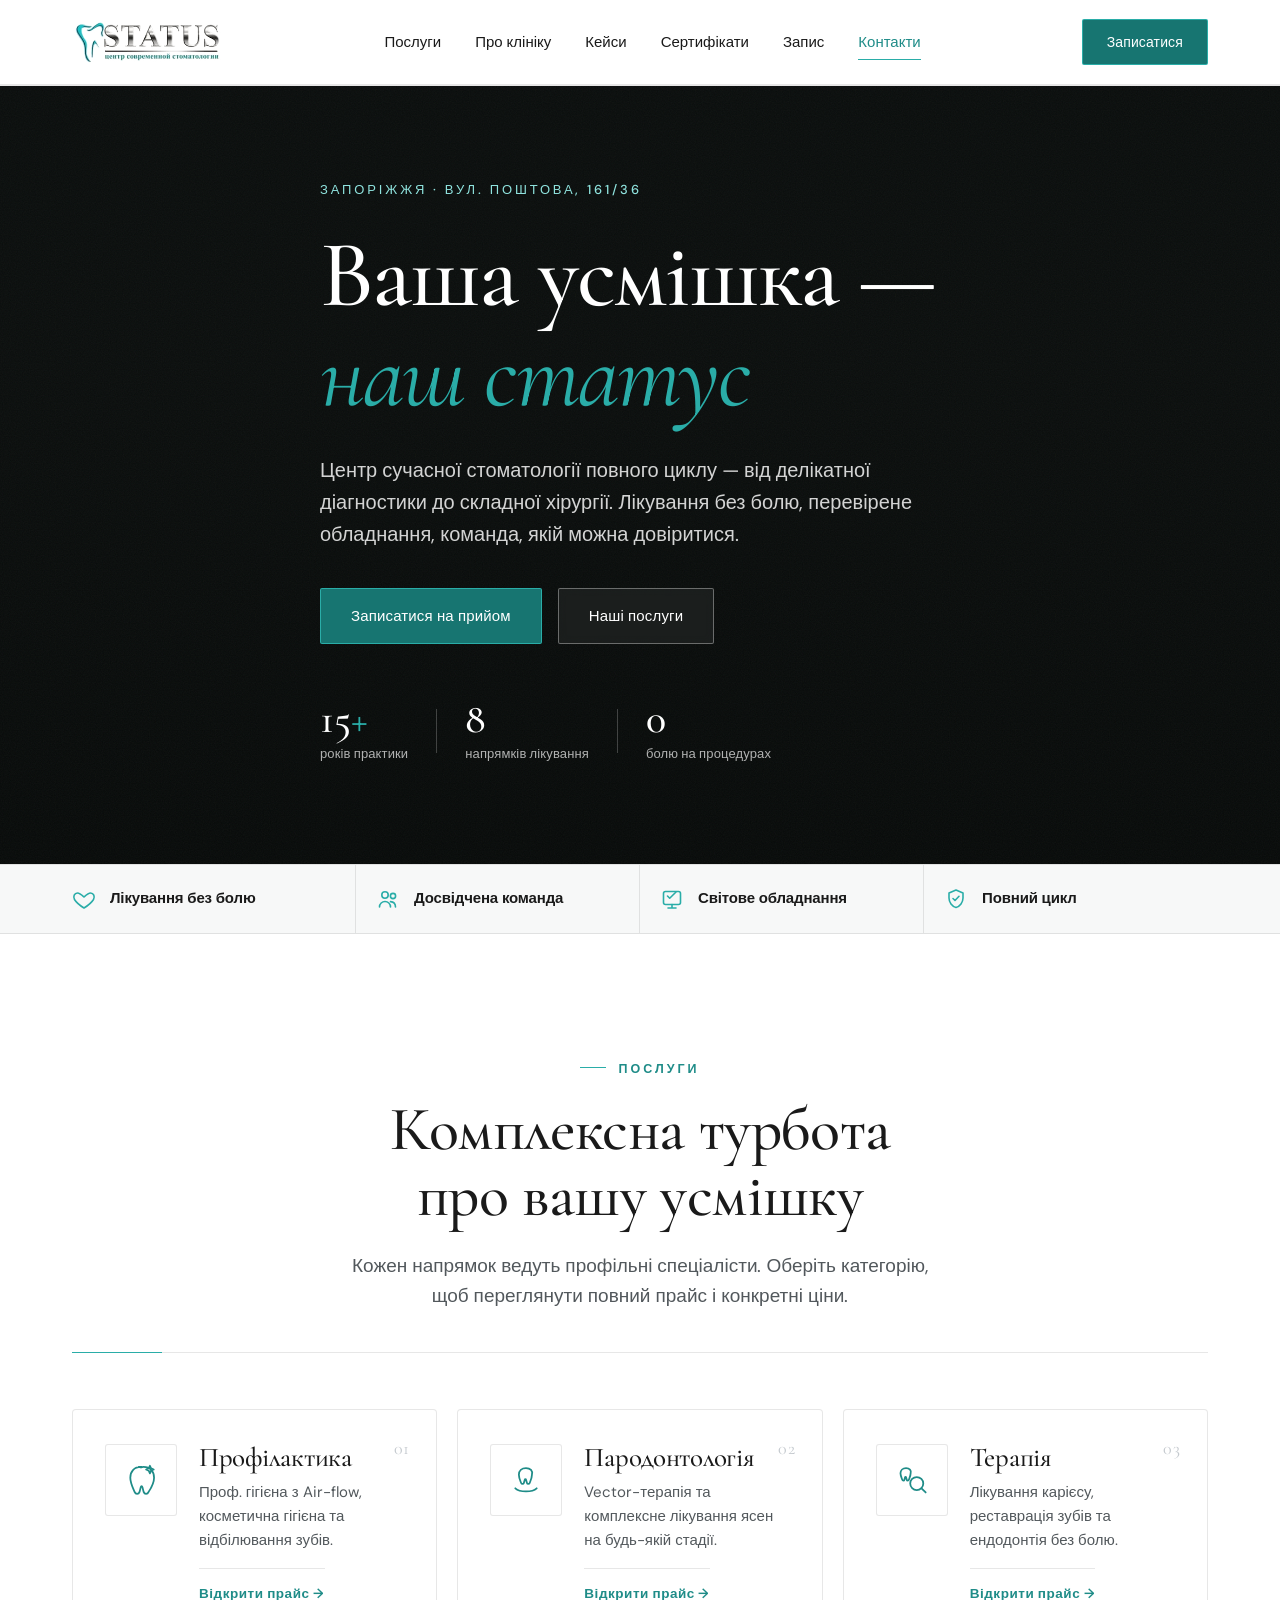
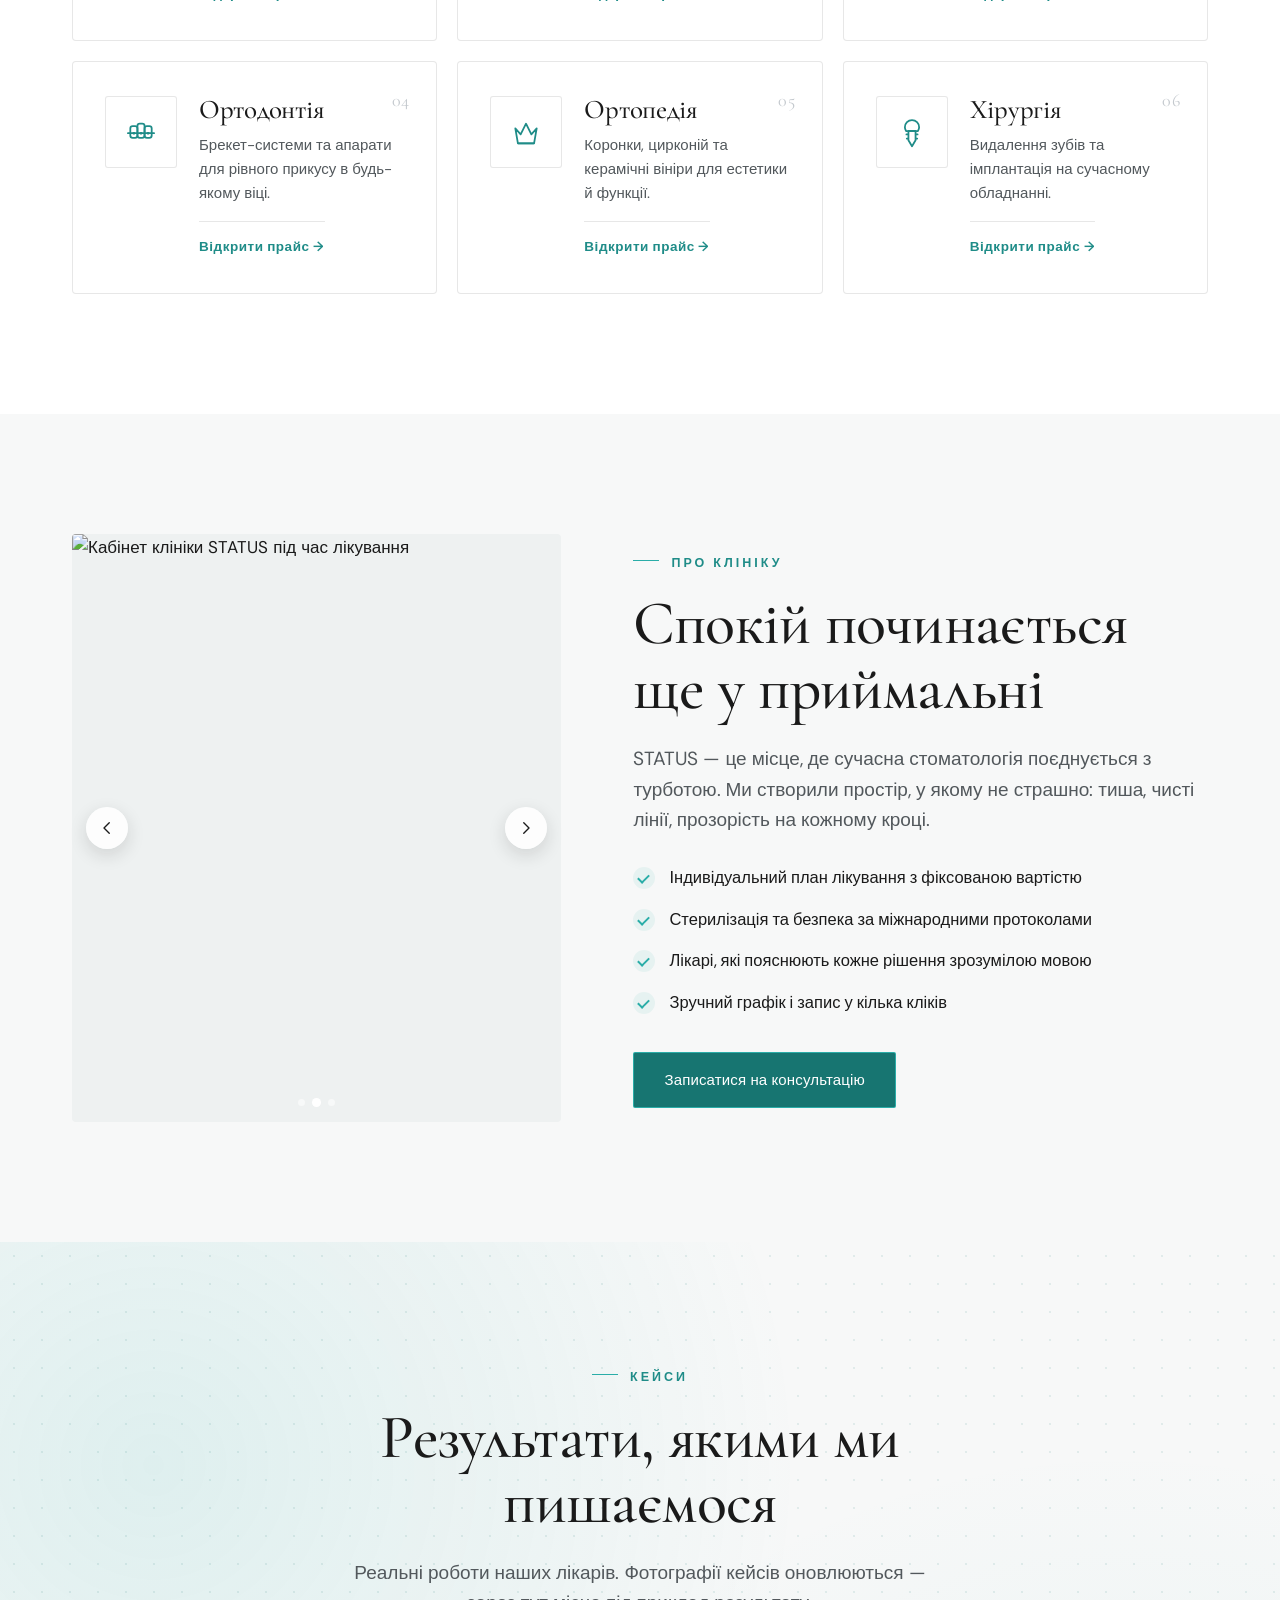
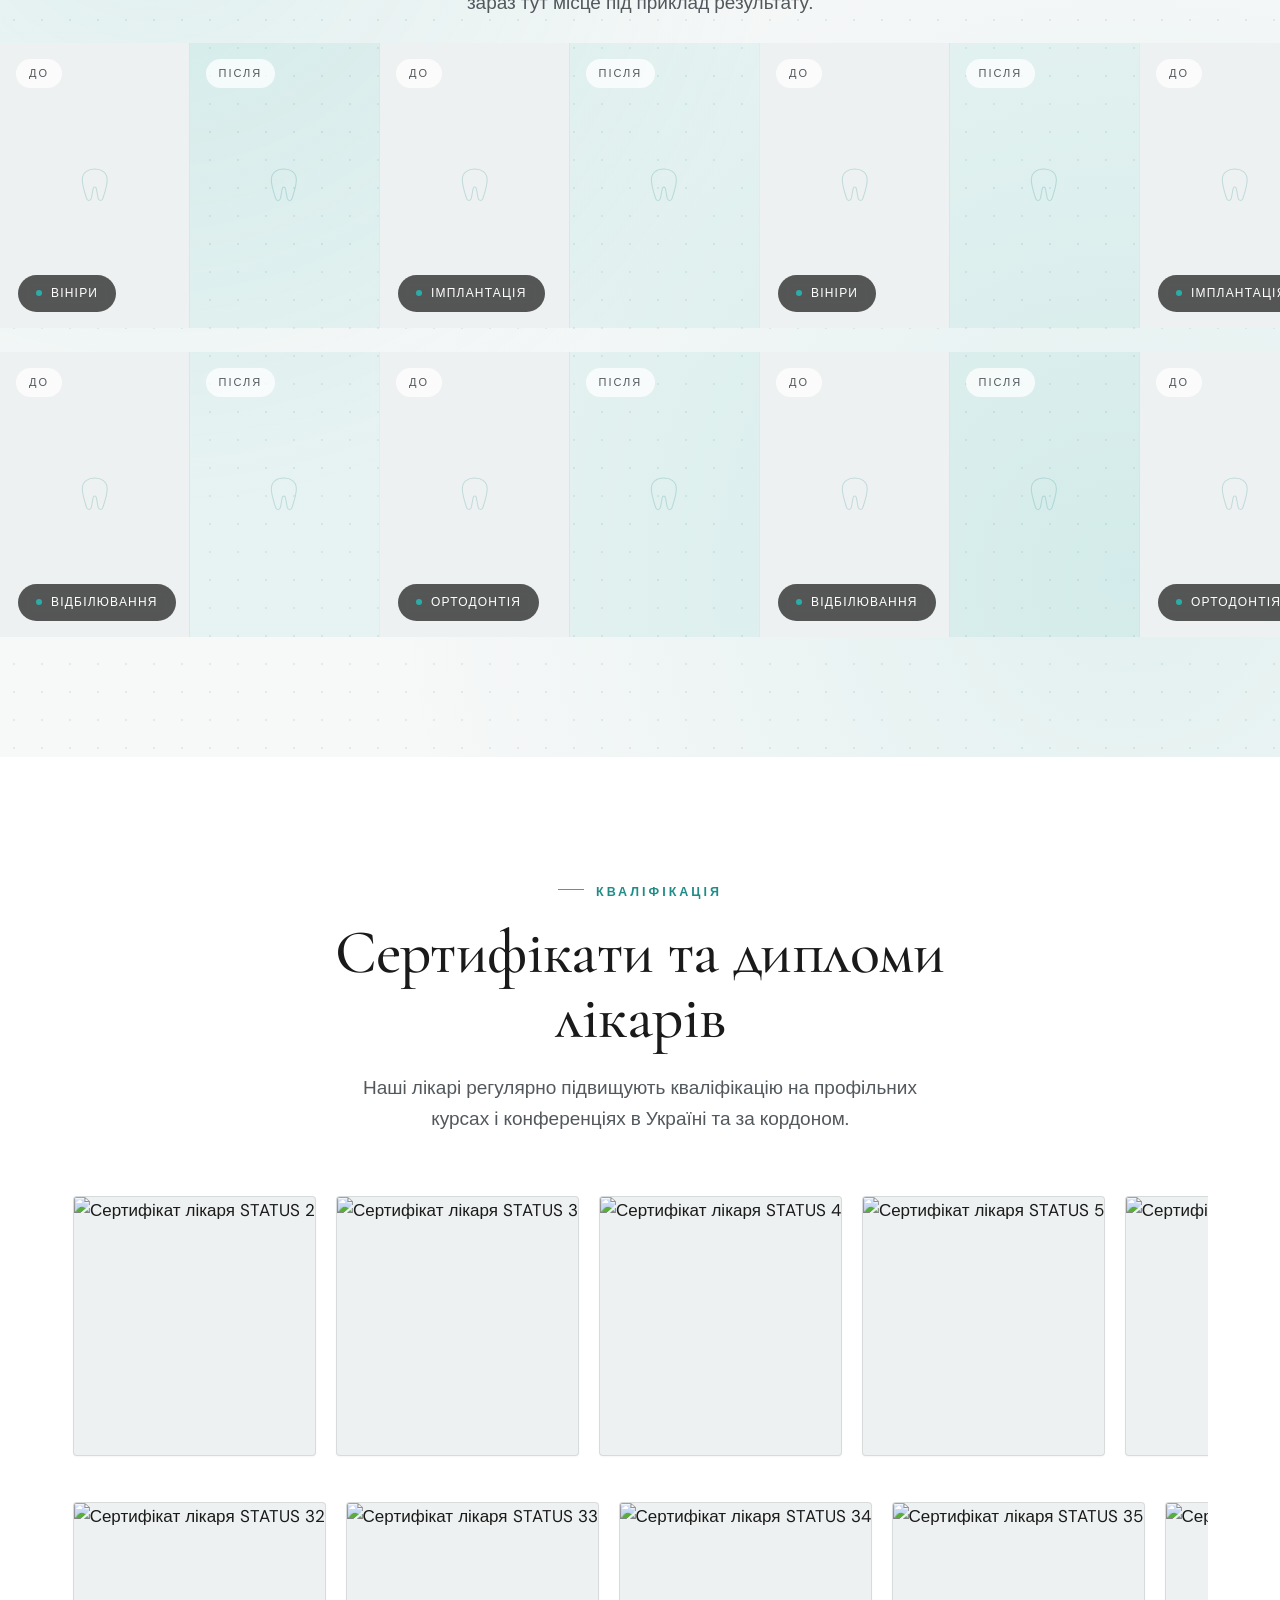
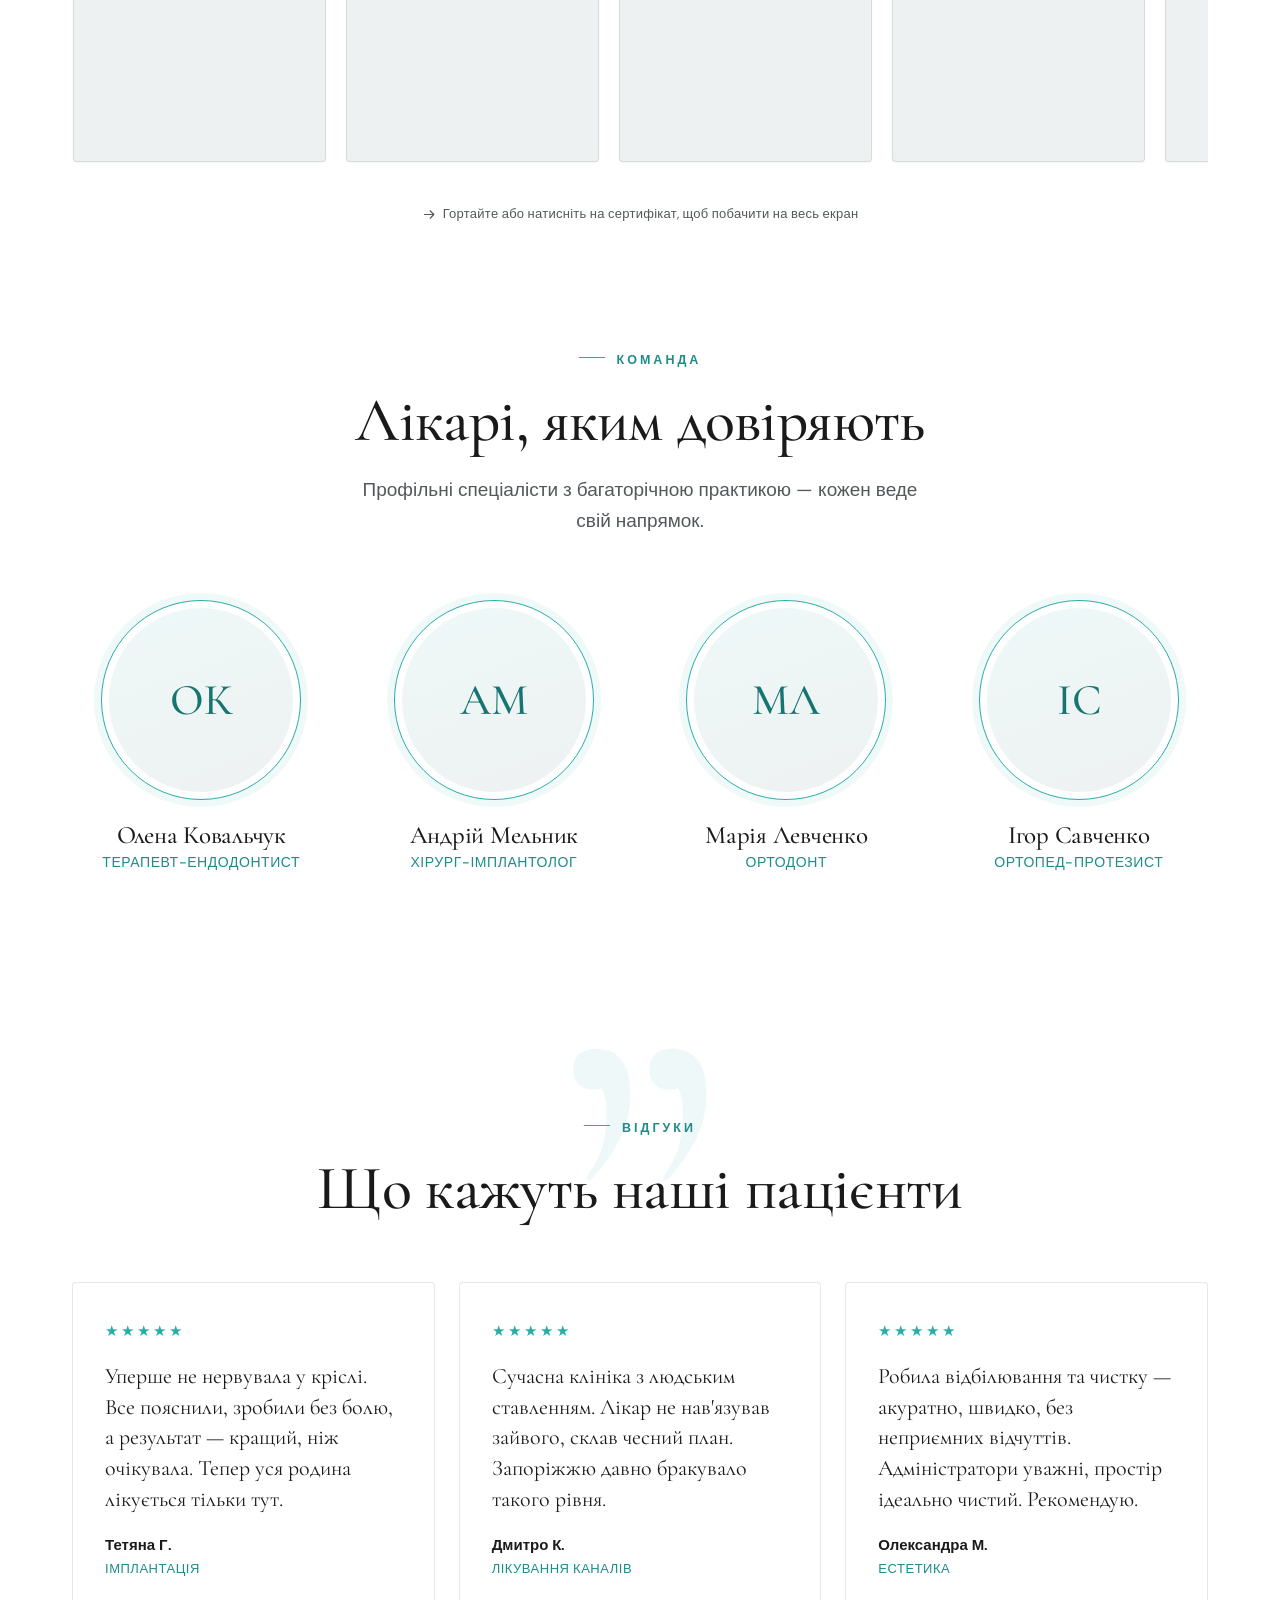
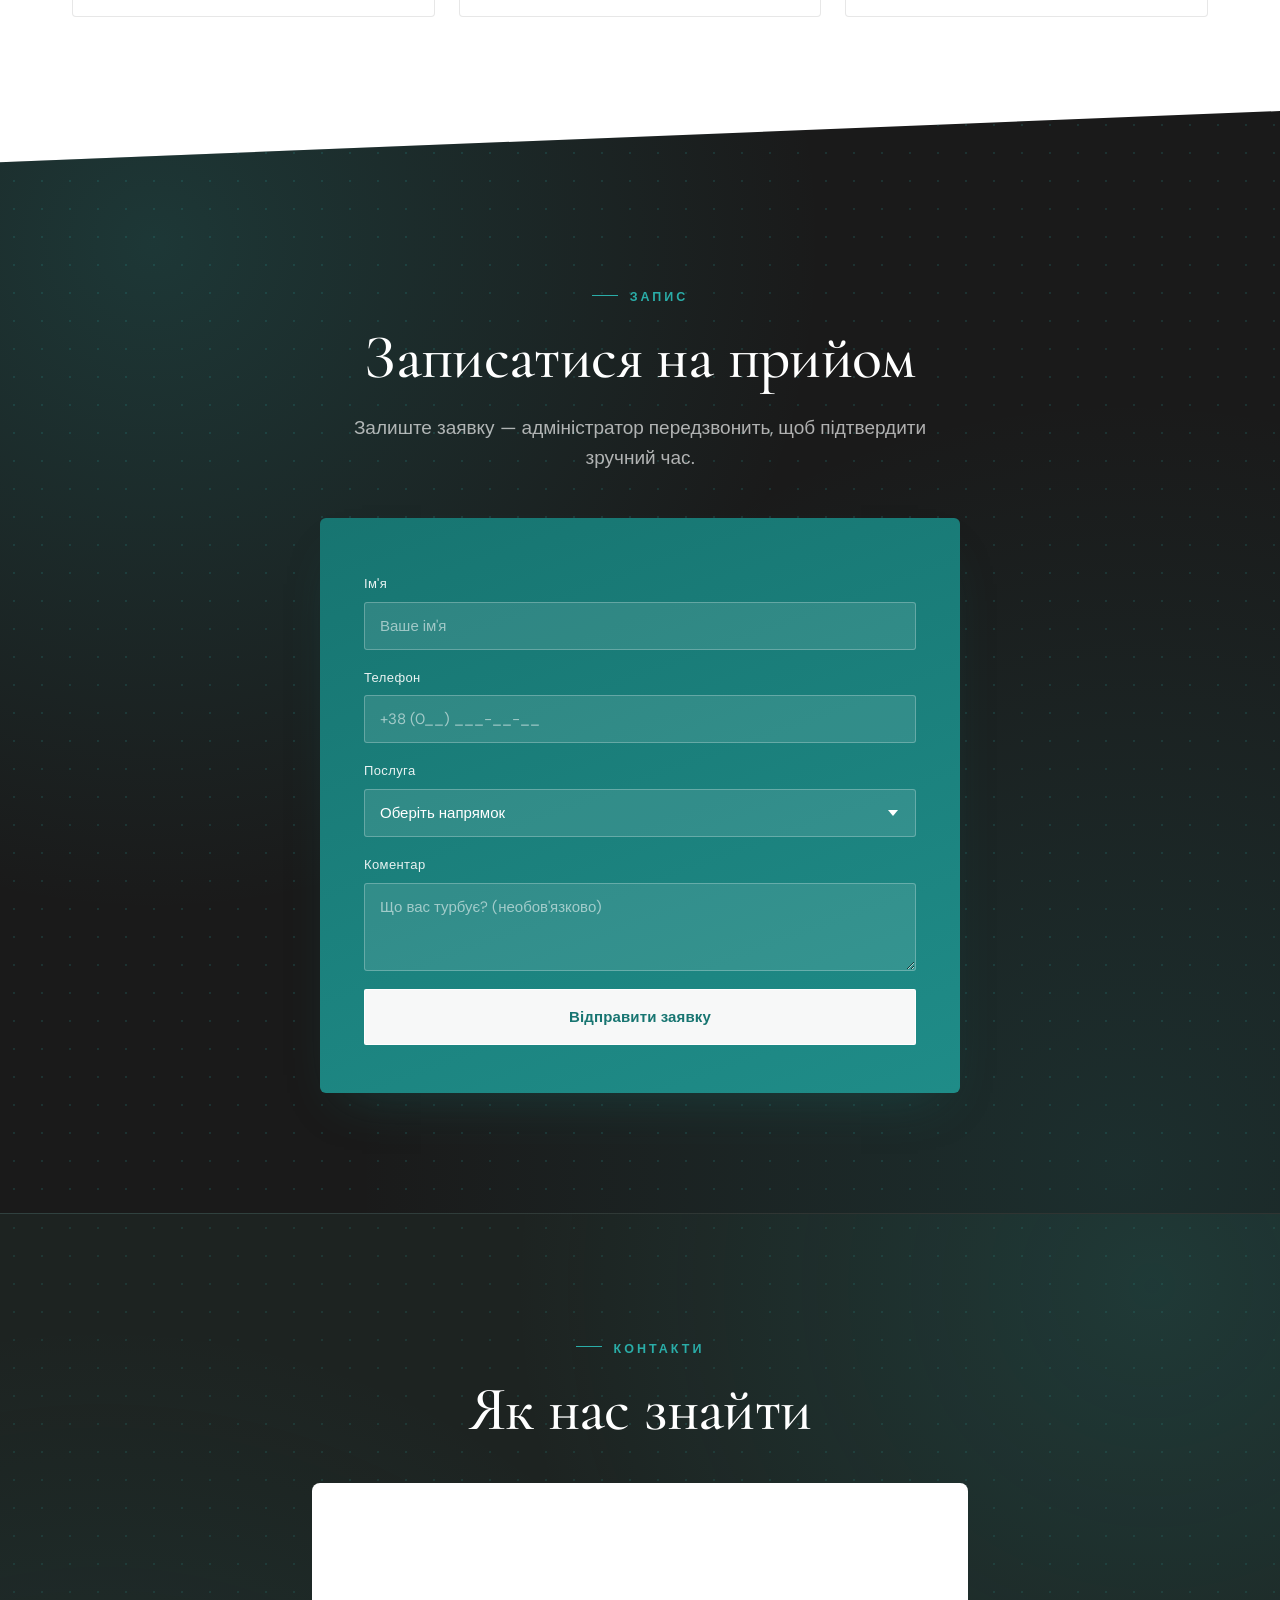
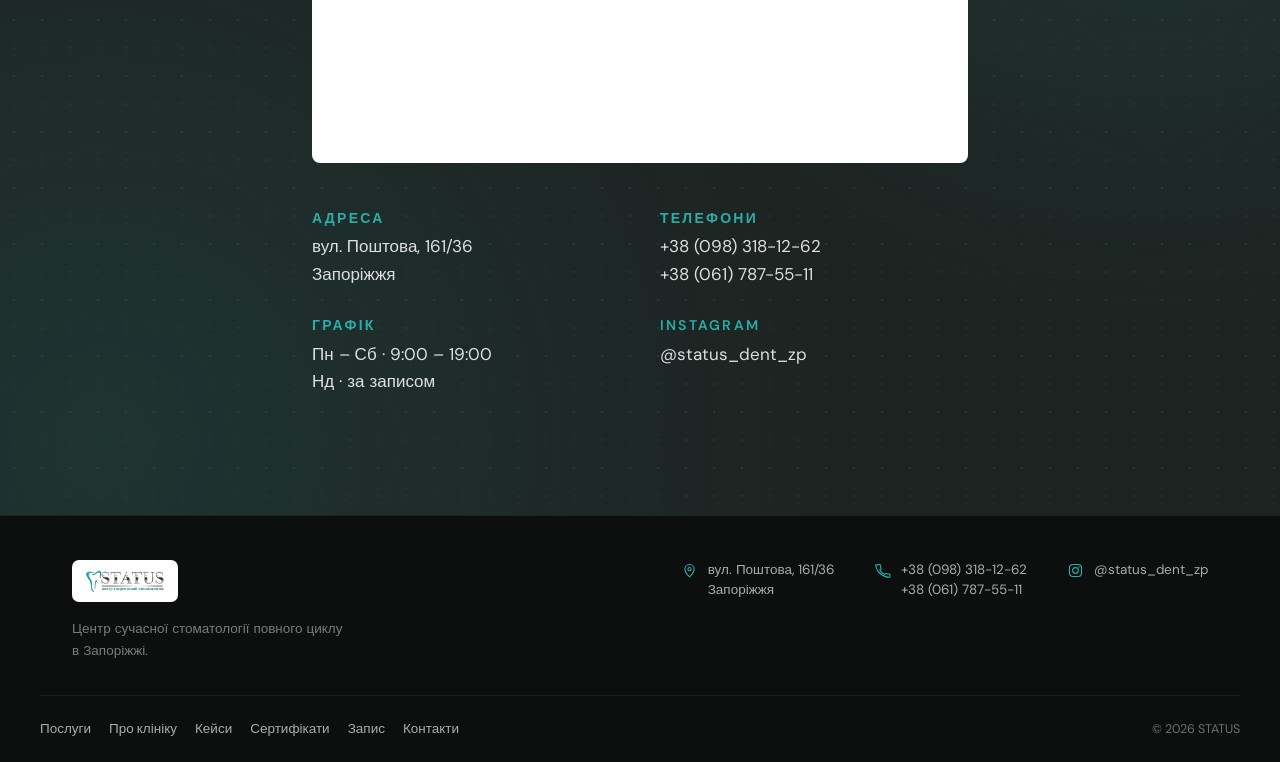
==== commit 73f72d68: "Rename Прайс to Запис in nav/footer, restore footer contact info, redesign contact section backgroun" ====
--- a/index.html
+++ b/index.html
@@ -27,7 +27,7 @@
       <a href="#about">Про клініку</a>
       <a href="#cases">Кейси</a>
       <a href="#certificates">Сертифікати</a>
-      <a href="price.html">Прайс</a>
+      <a href="price.html">Запис</a>
       <a href="#contact-info">Контакти</a>
     </nav>
     <a href="#contact" class="btn btn-fill nav-cta">Записатися</a>
@@ -40,7 +40,7 @@
     <a href="#about">Про клініку</a>
     <a href="#cases">Кейси</a>
     <a href="#certificates">Сертифікати</a>
-    <a href="price.html">Прайс</a>
+    <a href="price.html">Запис</a>
     <a href="#contact-info">Контакти</a>
     <a href="#contact" class="btn btn-fill">Записатися на прийом</a>
   </div>
@@ -633,16 +633,35 @@
 
 <!-- ================= FOOTER ================= -->
 <footer class="footer">
+  <div class="wrap footer-top">
+    <div class="footer-brand-col">
+      <a href="#top" class="brand brand-foot" aria-label="STATUS">
+        <span class="brand-logo-chip"><img src="status-logo.png" alt="STATUS — центр сучасної стоматології"></span>
+      </a>
+      <p class="footer-tagline">Центр сучасної стоматології повного циклу в Запоріжжі.</p>
+    </div>
+    <div class="footer-contact">
+      <div class="footer-contact-item">
+        <svg viewBox="0 0 24 24" aria-hidden="true" fill="none" stroke="currentColor" stroke-width="1.6" stroke-linecap="round" stroke-linejoin="round"><path d="M12 21s-6.5-5.7-6.5-11A6.5 6.5 0 0 1 12 3.5 6.5 6.5 0 0 1 18.5 10c0 5.3-6.5 11-6.5 11z"/><circle cx="12" cy="10" r="2.3"/></svg>
+        <span>вул. Поштова, 161/36<br>Запоріжжя</span>
+      </div>
+      <div class="footer-contact-item">
+        <svg viewBox="0 0 24 24" aria-hidden="true" fill="none" stroke="currentColor" stroke-width="1.6" stroke-linecap="round" stroke-linejoin="round"><path d="M4.5 4.5c0-.6.5-1 1-1H8c.5 0 1 .4 1 1 0 1.5.3 2.9.9 4.2.2.4.1.9-.2 1.2L8.3 11.3c1.2 2.7 3.7 5.2 6.4 6.4l1.4-1.4c.3-.3.8-.4 1.2-.2 1.3.6 2.7.9 4.2.9.5 0 1 .5 1 1v2.5c0 .5-.5 1-1 1C11.5 21.5 2.5 12.5 2.5 3.5c0 0 0 0 0 0"/></svg>
+        <span><a href="tel:+380983181262">+38 (098) 318-12-62</a><br><a href="tel:+380617875511">+38 (061) 787-55-11</a></span>
+      </div>
+      <div class="footer-contact-item">
+        <svg viewBox="0 0 24 24" aria-hidden="true" fill="none" stroke="currentColor" stroke-width="1.6" stroke-linecap="round" stroke-linejoin="round"><rect x="3.5" y="3.5" width="17" height="17" rx="5"/><circle cx="12" cy="12" r="4"/><circle cx="17" cy="7" r="1" fill="currentColor" stroke="none"/></svg>
+        <a href="https://instagram.com/status_dent_zp" target="_blank" rel="noopener">@status_dent_zp</a>
+      </div>
+    </div>
+  </div>
   <div class="wrap footer-mini">
-    <a href="#top" class="brand brand-foot" aria-label="STATUS">
-      <span class="brand-logo-chip"><img src="status-logo.png" alt="STATUS — центр сучасної стоматології"></span>
-    </a>
     <nav class="footer-links" aria-label="Footer">
       <a href="#services">Послуги</a>
       <a href="#about">Про клініку</a>
       <a href="#cases">Кейси</a>
       <a href="#certificates">Сертифікати</a>
-      <a href="price.html">Прайс</a>
+      <a href="price.html">Запис</a>
       <a href="#contact-info">Контакти</a>
     </nav>
     <span class="footer-copy">© 2026 STATUS</span>
--- a/status.css
+++ b/status.css
@@ -234,8 +234,24 @@
 .rev-meta{font-size:13px;color:var(--teal-dark);letter-spacing:.04em;text-transform:uppercase}
 
 /* ===================== CONTACT ===================== */
-.contact{background:var(--charcoal);color:#fff;position:relative;clip-path:polygon(0 4vw,100% 0,100% 100%,0 100%);margin-top:-2vw;padding-top:calc(120px + 4vw)}
-.contact-info-section{background:#1d2321;color:#fff;border-top:1px solid rgba(255,255,255,.08)}
+.contact{
+  color:#fff;position:relative;clip-path:polygon(0 4vw,100% 0,100% 100%,0 100%);margin-top:-2vw;padding-top:calc(120px + 4vw);
+  background-color:var(--charcoal);
+  background-image:
+    radial-gradient(circle, rgba(42,173,168,.16) 1.5px, transparent 1.5px),
+    radial-gradient(circle at 12% 12%, rgba(42,173,168,.20), transparent 45%),
+    radial-gradient(circle at 88% 96%, rgba(42,173,168,.14), transparent 50%);
+  background-size:28px 28px, auto, auto;
+}
+.contact-info-section{
+  color:#fff;border-top:1px solid rgba(255,255,255,.08);
+  background-color:#1d2321;
+  background-image:
+    radial-gradient(circle, rgba(42,173,168,.14) 1.5px, transparent 1.5px),
+    radial-gradient(circle at 90% 8%, rgba(42,173,168,.16), transparent 45%),
+    radial-gradient(circle at 8% 92%, rgba(42,173,168,.12), transparent 50%);
+  background-size:28px 28px, auto, auto;
+}
 .info-stack{display:flex;flex-direction:column;gap:40px;max-width:720px;margin:0 auto}
 .contact-map{border-radius:8px;overflow:hidden;min-height:280px;background:#fff;padding:5px}
 .contact-map iframe{width:100%;height:100%;min-height:270px;border:0;border-radius:4px;display:block}
@@ -370,8 +386,15 @@
 }
 
 /* ===================== FOOTER ===================== */
-.footer{background:#0d0f0e;color:rgba(255,255,255,.6);padding:26px 0;border-top:1px solid rgba(255,255,255,.08)}
-.footer-mini{display:flex;align-items:center;justify-content:space-between;gap:20px;flex-wrap:wrap}
+.footer{background:#0d0f0e;color:rgba(255,255,255,.6);padding-top:44px;border-top:1px solid rgba(255,255,255,.08)}
+.footer-top{display:flex;justify-content:space-between;gap:40px;flex-wrap:wrap;padding-bottom:34px;border-bottom:1px solid rgba(255,255,255,.08)}
+.footer-brand-col{display:flex;flex-direction:column;gap:16px;max-width:280px}
+.footer-tagline{font-size:13.5px;line-height:1.6;color:rgba(255,255,255,.45)}
+.footer-contact{display:flex;flex-wrap:wrap;gap:26px 40px}
+.footer-contact-item{display:flex;align-items:flex-start;gap:10px;font-size:13.5px;line-height:1.5;color:rgba(255,255,255,.65)}
+.footer-contact-item svg{flex:none;width:17px;height:17px;margin-top:2px;color:var(--teal)}
+.footer-contact-item a:hover{color:var(--teal)}
+.footer-mini{display:flex;align-items:center;justify-content:space-between;gap:20px;flex-wrap:wrap;padding:22px 0}
 .brand-foot .brand-sub{color:var(--silver-dark)}
 .brand-foot .brand-logo-chip{padding:8px 12px}
 .brand-foot .brand-logo-chip img{height:26px}
@@ -381,8 +404,11 @@
 .footer-copy{font-size:12.5px;color:rgba(255,255,255,.4);white-space:nowrap}
 
 @media(max-width:760px){
-  .footer{padding:20px 0}
-  .footer-mini{justify-content:center;text-align:center}
+  .footer{padding-top:32px}
+  .footer-top{flex-direction:column;gap:24px;text-align:center}
+  .footer-brand-col{max-width:none;align-items:center}
+  .footer-contact{justify-content:center;gap:16px 28px}
+  .footer-mini{justify-content:center;text-align:center;padding:18px 0}
   .footer-links{justify-content:center}
 }
 
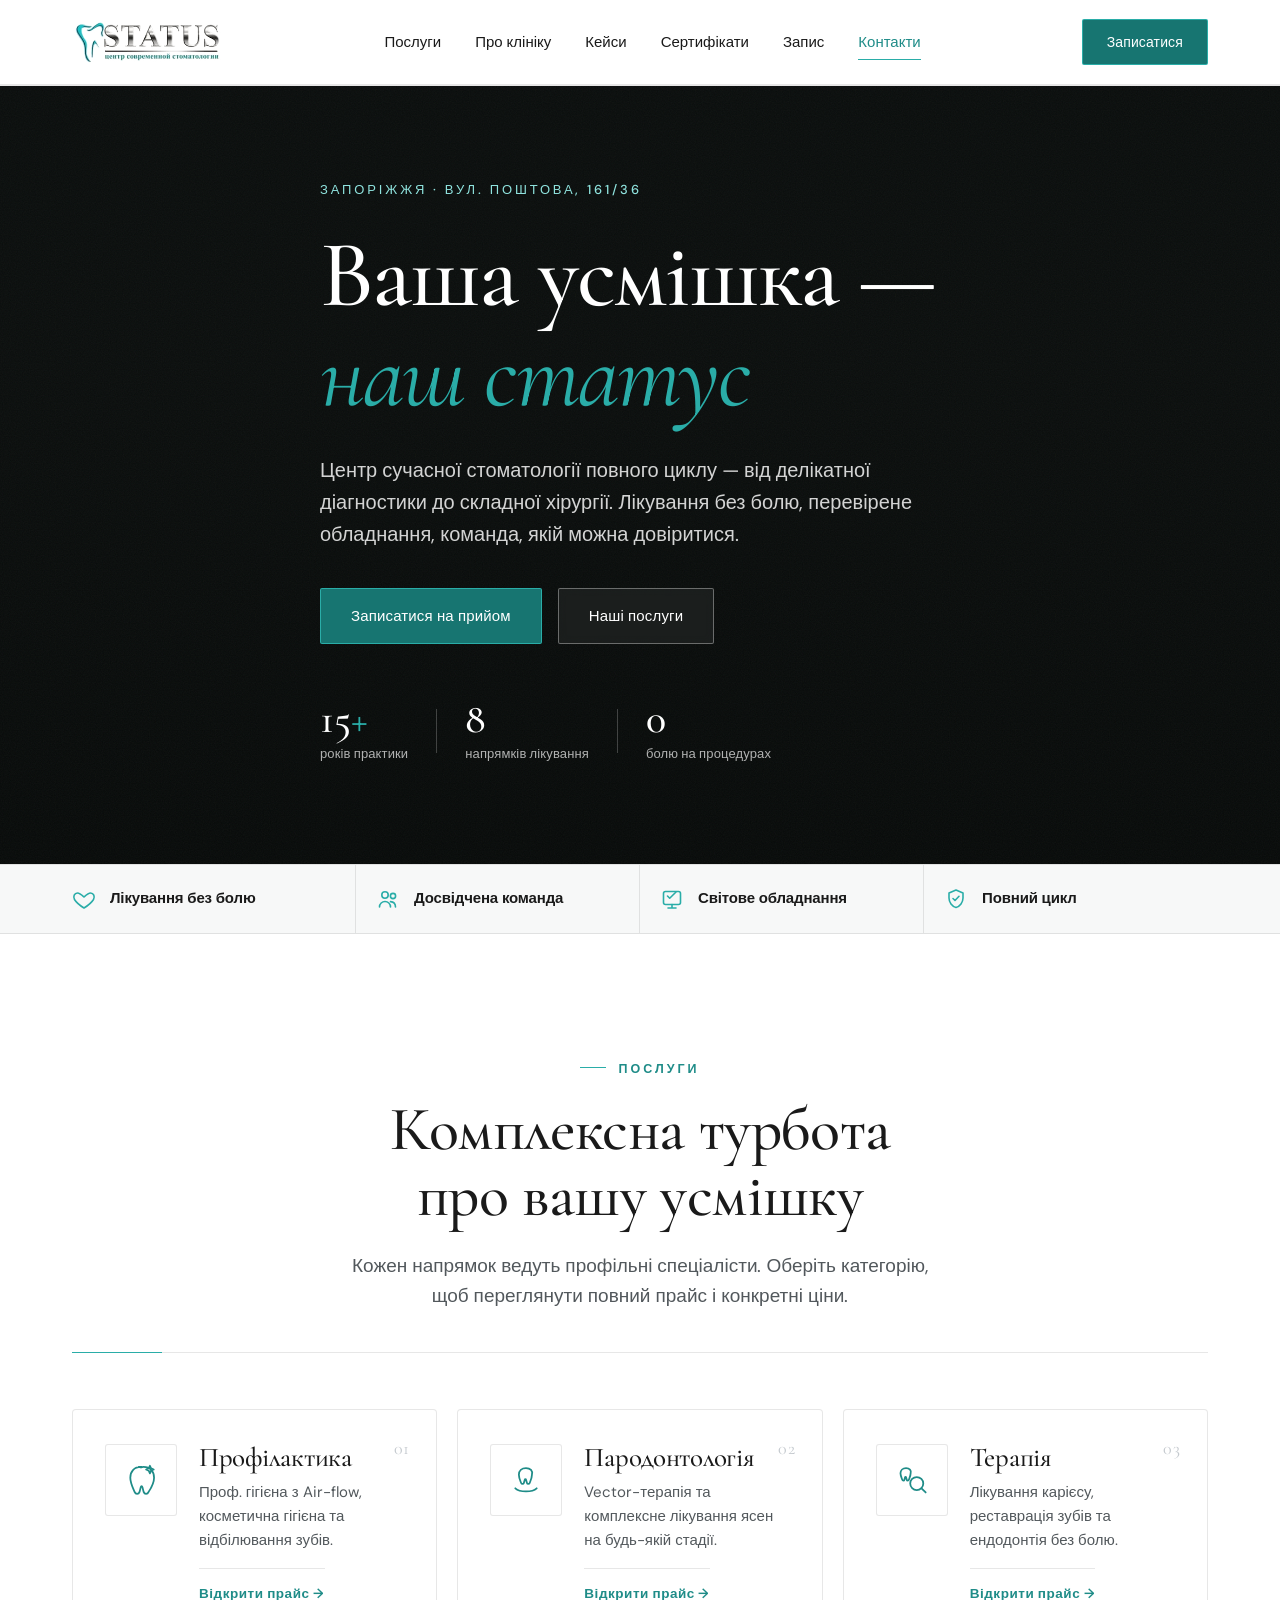
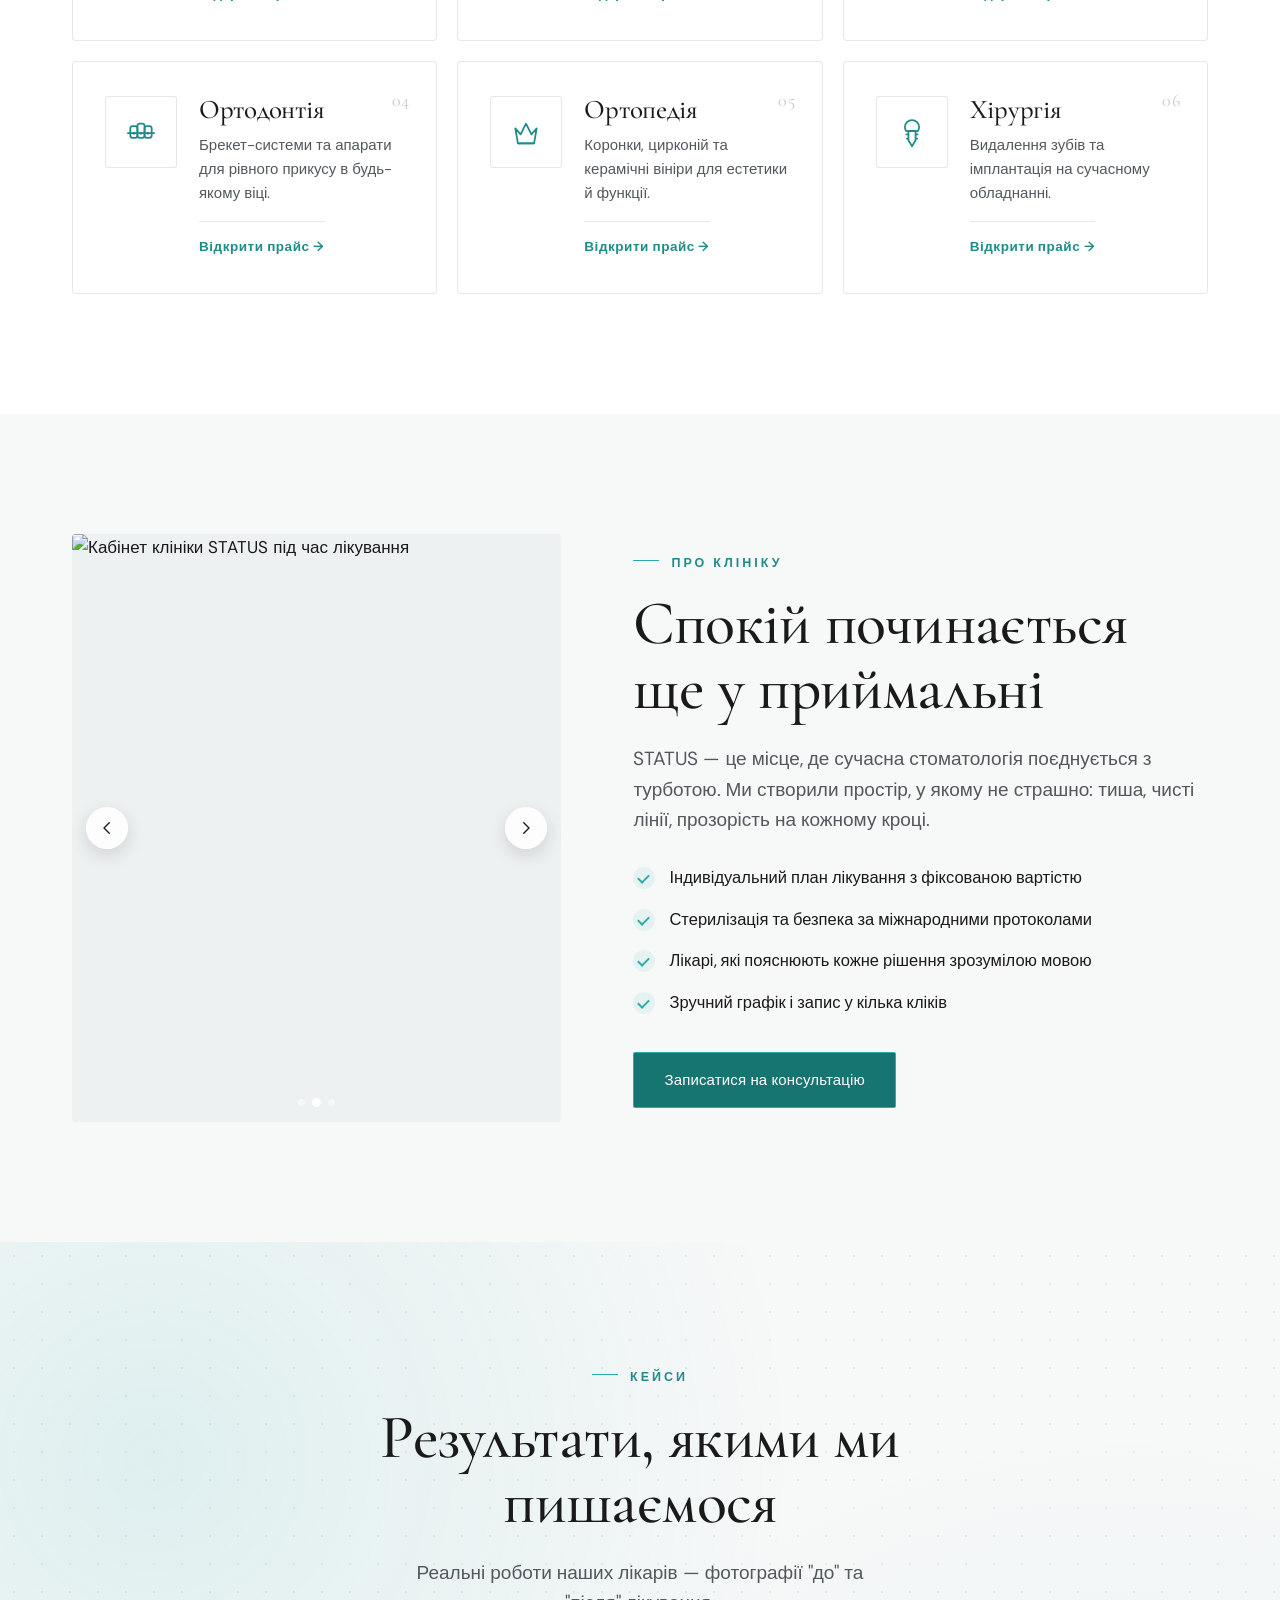
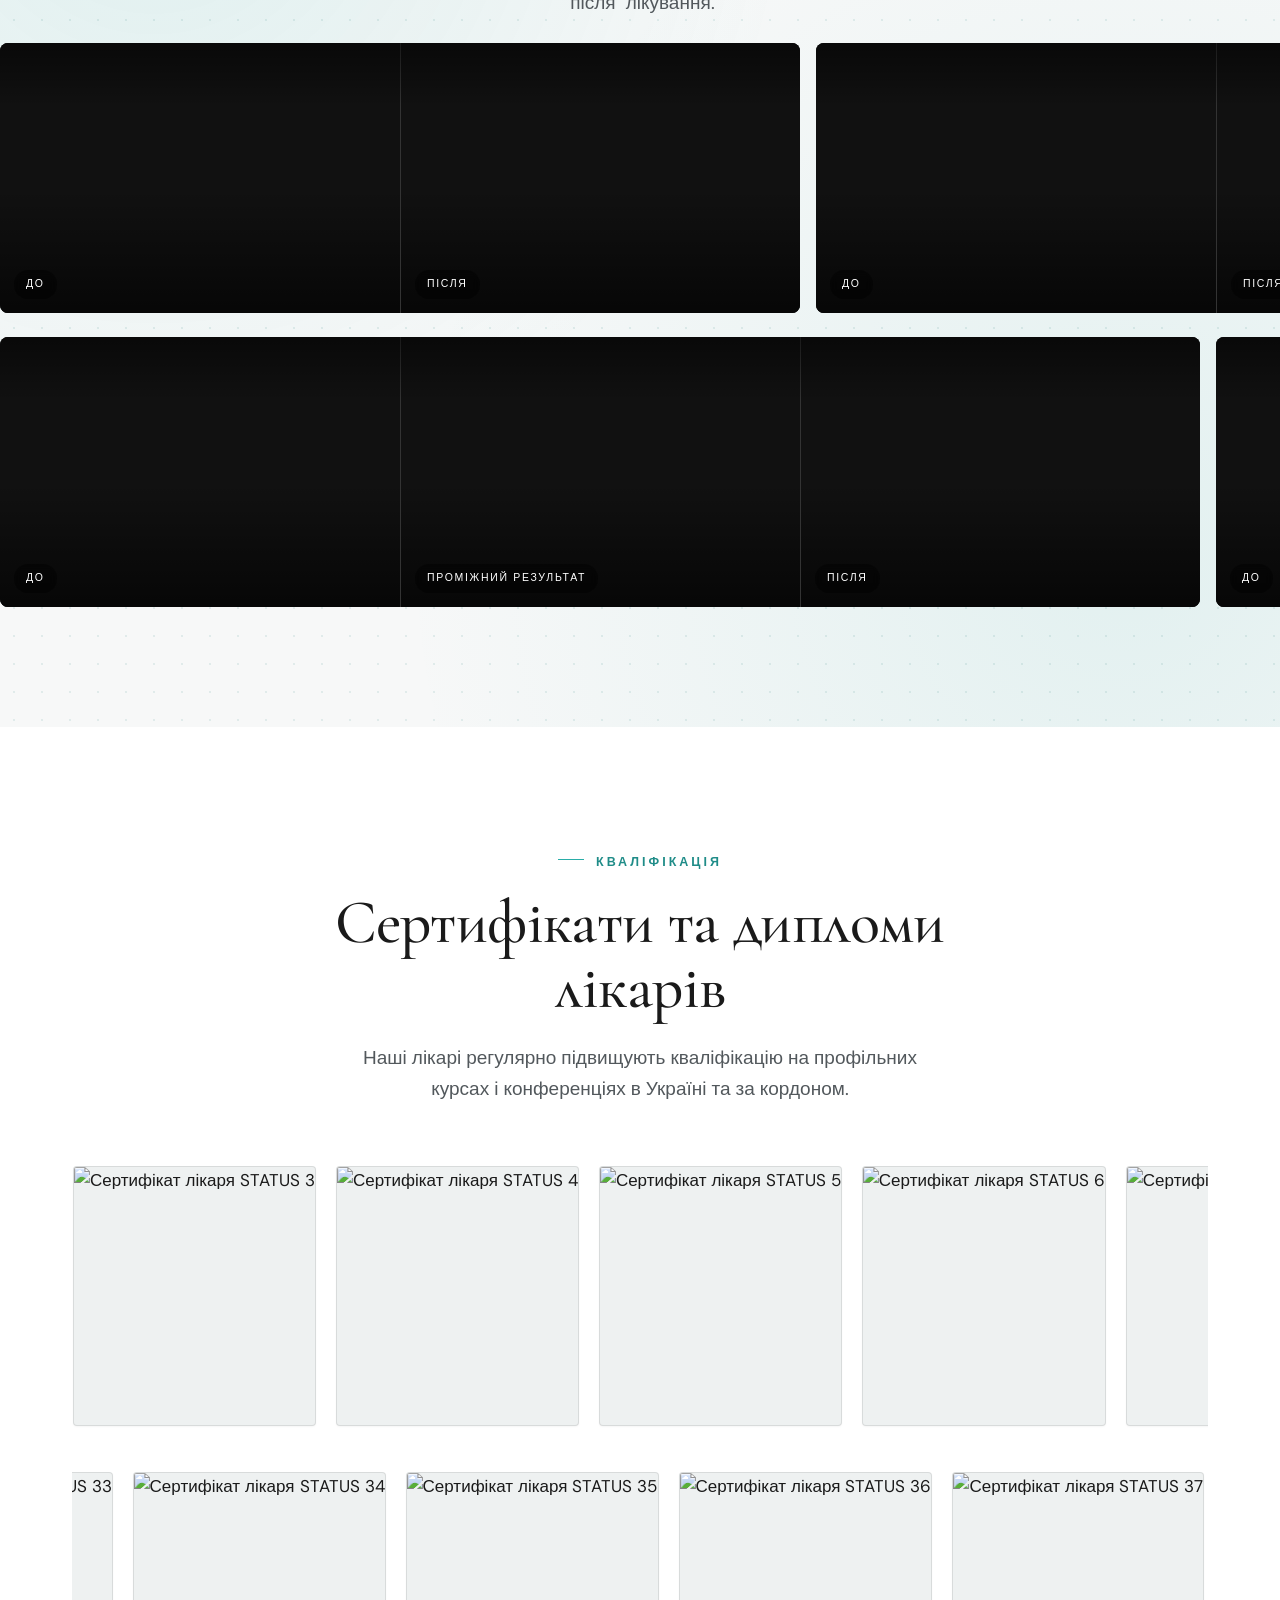
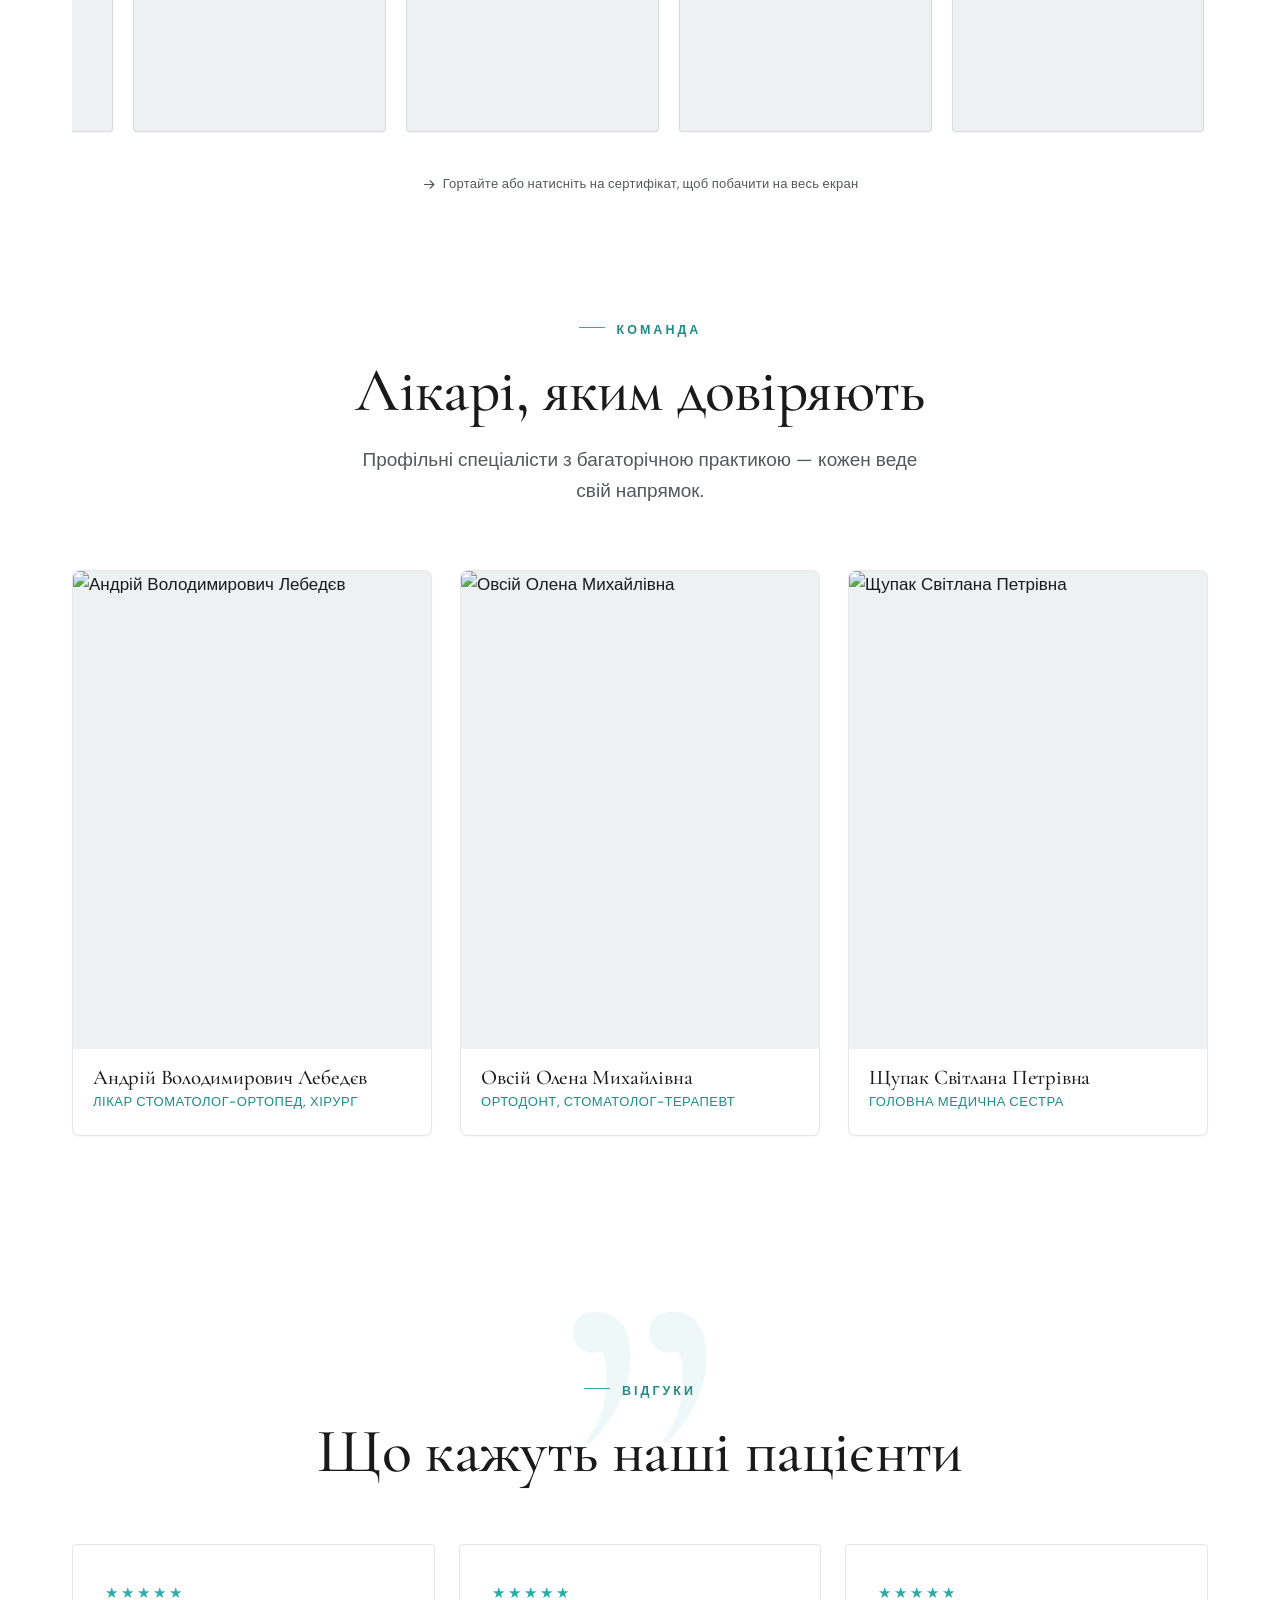
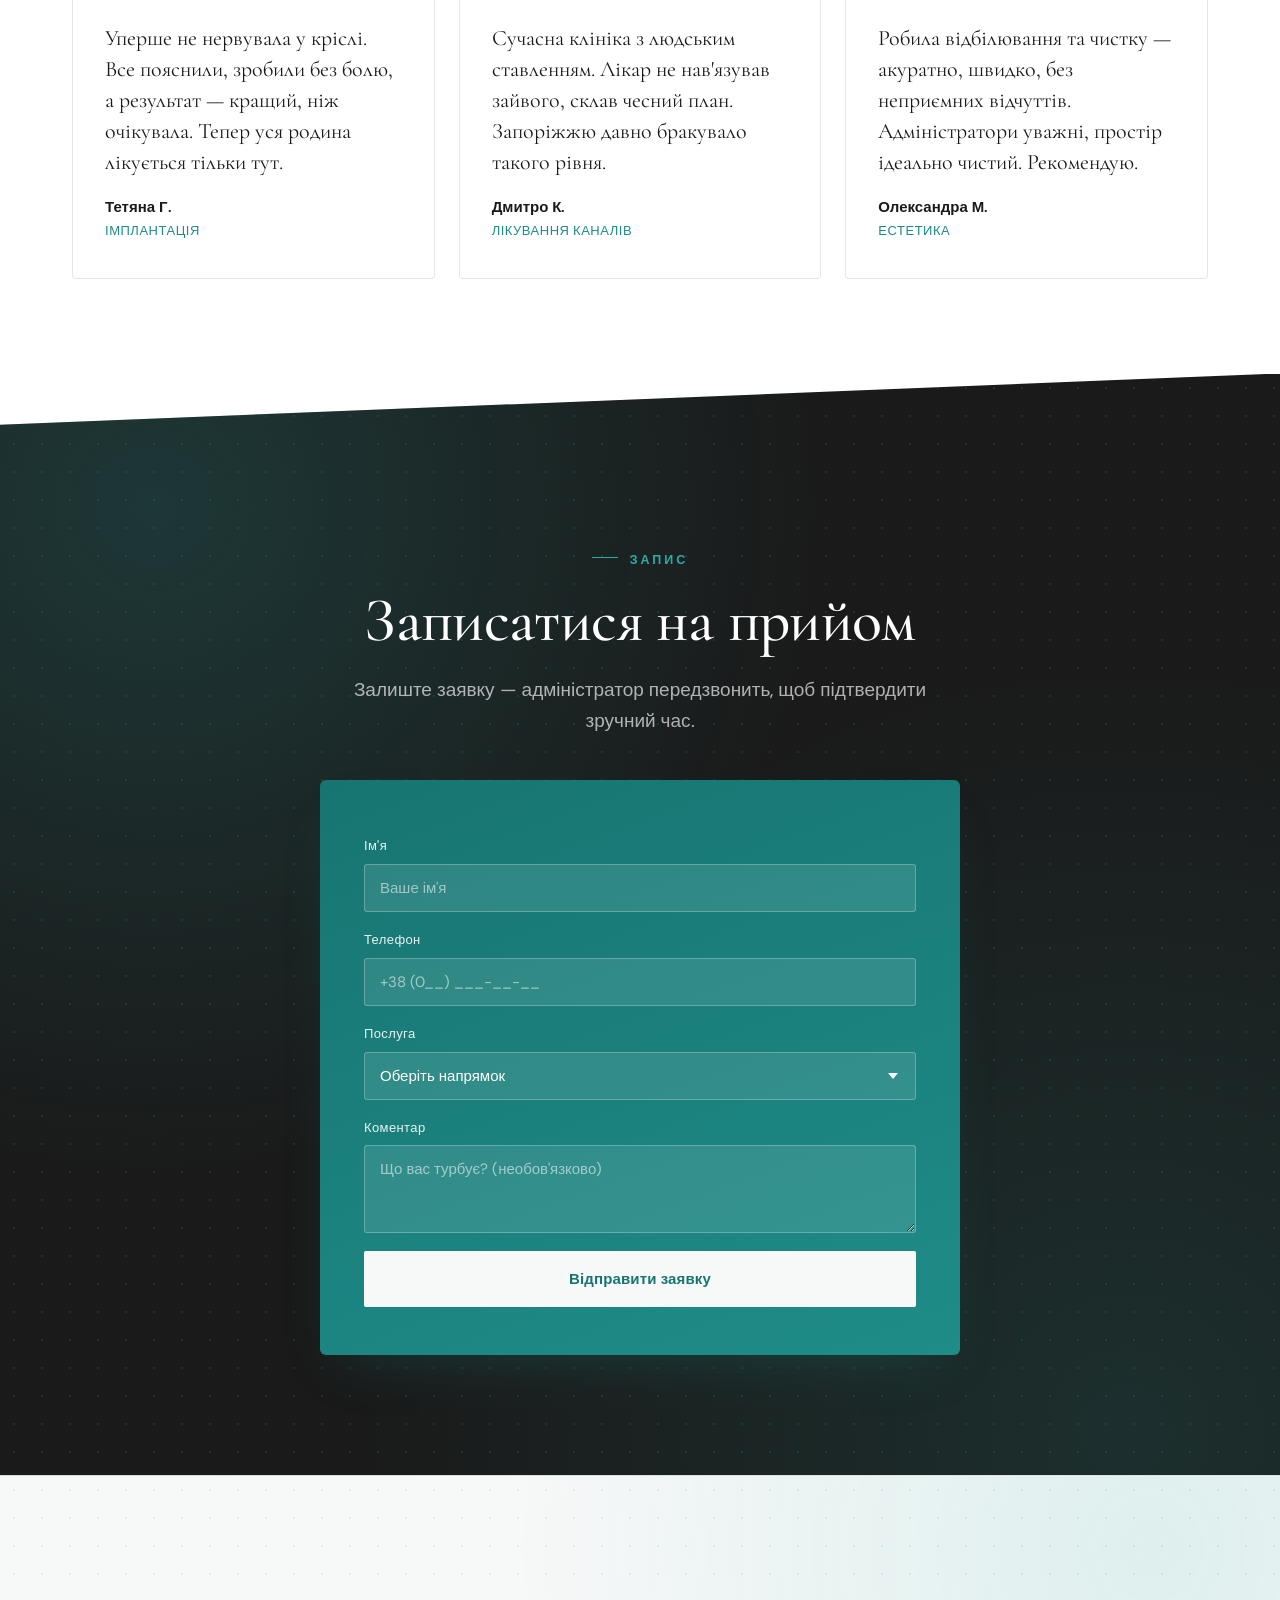
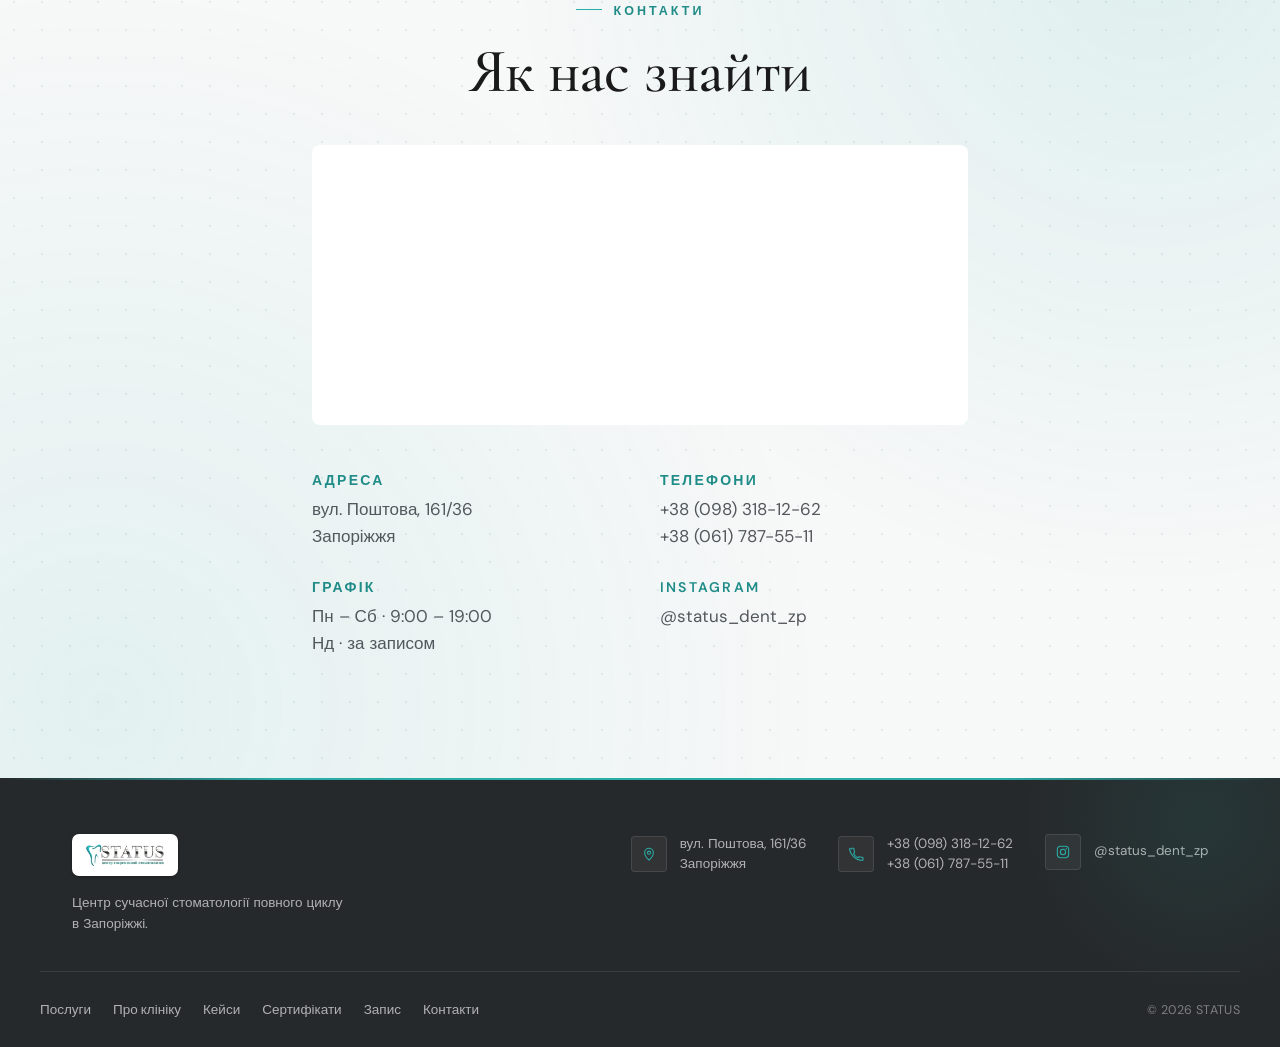
==== commit a9317e76: "Fix case modal overflow — shrink photos to fit the row Each photo had max-width:80vw regardless of h" ====
--- a/index.html
+++ b/index.html
@@ -12,7 +12,7 @@
 <link rel="icon" type="image/png" sizes="32x32" href="favicon-32.png">
 <link rel="icon" type="image/png" sizes="16x16" href="favicon-16.png">
 <link rel="apple-touch-icon" href="apple-touch-icon.png">
-<link rel="stylesheet" href="status.css">
+<link rel="stylesheet" href="status.css?v=7">
 </head>
 <body>
 
@@ -224,193 +224,14 @@
     <div class="sec-head center reveal-up">
       <span class="sec-kicker">Кейси</span>
       <h2 class="sec-title">Результати, якими ми пишаємося</h2>
-      <p class="sec-lede">Реальні роботи наших лікарів. Фотографії кейсів оновлюються —
-        зараз тут місце під приклад результату.</p>
+      <p class="sec-lede">Реальні роботи наших лікарів — фотографії "до" та "після" лікування.</p>
     </div>
   </div>
   <div class="case-ribbon reveal-up" id="case-ribbon-1">
-      <div class="case-track" id="case-track-1">
-      <article class="case-card">
-        <div class="case-half">
-          <span class="case-tag">До</span>
-          <svg class="case-icon" viewBox="0 0 100 100" aria-hidden="true"><path d="M50 12 C34 12 20 20 20 38 C20 52 24 64 30 82 C32 90 40 90 42 82 L46 60 C47 54 53 54 54 60 L58 82 C60 90 68 90 70 82 C76 64 80 52 80 38 C80 20 66 12 50 12 Z" fill="none" stroke="currentColor" stroke-width="2.5"/></svg>
-        </div>
-        <div class="case-half alt">
-          <span class="case-tag">Після</span>
-          <svg class="case-icon" viewBox="0 0 100 100" aria-hidden="true"><path d="M50 12 C34 12 20 20 20 38 C20 52 24 64 30 82 C32 90 40 90 42 82 L46 60 C47 54 53 54 54 60 L58 82 C60 90 68 90 70 82 C76 64 80 52 80 38 C80 20 66 12 50 12 Z" fill="none" stroke="currentColor" stroke-width="2.5"/></svg>
-        </div>
-        <div class="case-chip">Вініри</div>
-      </article>
-      <article class="case-card">
-        <div class="case-half">
-          <span class="case-tag">До</span>
-          <svg class="case-icon" viewBox="0 0 100 100" aria-hidden="true"><path d="M50 12 C34 12 20 20 20 38 C20 52 24 64 30 82 C32 90 40 90 42 82 L46 60 C47 54 53 54 54 60 L58 82 C60 90 68 90 70 82 C76 64 80 52 80 38 C80 20 66 12 50 12 Z" fill="none" stroke="currentColor" stroke-width="2.5"/></svg>
-        </div>
-        <div class="case-half alt">
-          <span class="case-tag">Після</span>
-          <svg class="case-icon" viewBox="0 0 100 100" aria-hidden="true"><path d="M50 12 C34 12 20 20 20 38 C20 52 24 64 30 82 C32 90 40 90 42 82 L46 60 C47 54 53 54 54 60 L58 82 C60 90 68 90 70 82 C76 64 80 52 80 38 C80 20 66 12 50 12 Z" fill="none" stroke="currentColor" stroke-width="2.5"/></svg>
-        </div>
-        <div class="case-chip">Імплантація</div>
-      </article>
-      <article class="case-card" aria-hidden="true">
-        <div class="case-half">
-          <span class="case-tag">До</span>
-          <svg class="case-icon" viewBox="0 0 100 100" aria-hidden="true"><path d="M50 12 C34 12 20 20 20 38 C20 52 24 64 30 82 C32 90 40 90 42 82 L46 60 C47 54 53 54 54 60 L58 82 C60 90 68 90 70 82 C76 64 80 52 80 38 C80 20 66 12 50 12 Z" fill="none" stroke="currentColor" stroke-width="2.5"/></svg>
-        </div>
-        <div class="case-half alt">
-          <span class="case-tag">Після</span>
-          <svg class="case-icon" viewBox="0 0 100 100" aria-hidden="true"><path d="M50 12 C34 12 20 20 20 38 C20 52 24 64 30 82 C32 90 40 90 42 82 L46 60 C47 54 53 54 54 60 L58 82 C60 90 68 90 70 82 C76 64 80 52 80 38 C80 20 66 12 50 12 Z" fill="none" stroke="currentColor" stroke-width="2.5"/></svg>
-        </div>
-        <div class="case-chip">Вініри</div>
-      </article>
-      <article class="case-card" aria-hidden="true">
-        <div class="case-half">
-          <span class="case-tag">До</span>
-          <svg class="case-icon" viewBox="0 0 100 100" aria-hidden="true"><path d="M50 12 C34 12 20 20 20 38 C20 52 24 64 30 82 C32 90 40 90 42 82 L46 60 C47 54 53 54 54 60 L58 82 C60 90 68 90 70 82 C76 64 80 52 80 38 C80 20 66 12 50 12 Z" fill="none" stroke="currentColor" stroke-width="2.5"/></svg>
-        </div>
-        <div class="case-half alt">
-          <span class="case-tag">Після</span>
-          <svg class="case-icon" viewBox="0 0 100 100" aria-hidden="true"><path d="M50 12 C34 12 20 20 20 38 C20 52 24 64 30 82 C32 90 40 90 42 82 L46 60 C47 54 53 54 54 60 L58 82 C60 90 68 90 70 82 C76 64 80 52 80 38 C80 20 66 12 50 12 Z" fill="none" stroke="currentColor" stroke-width="2.5"/></svg>
-        </div>
-        <div class="case-chip">Імплантація</div>
-      </article>
-      <article class="case-card" aria-hidden="true">
-        <div class="case-half">
-          <span class="case-tag">До</span>
-          <svg class="case-icon" viewBox="0 0 100 100" aria-hidden="true"><path d="M50 12 C34 12 20 20 20 38 C20 52 24 64 30 82 C32 90 40 90 42 82 L46 60 C47 54 53 54 54 60 L58 82 C60 90 68 90 70 82 C76 64 80 52 80 38 C80 20 66 12 50 12 Z" fill="none" stroke="currentColor" stroke-width="2.5"/></svg>
-        </div>
-        <div class="case-half alt">
-          <span class="case-tag">Після</span>
-          <svg class="case-icon" viewBox="0 0 100 100" aria-hidden="true"><path d="M50 12 C34 12 20 20 20 38 C20 52 24 64 30 82 C32 90 40 90 42 82 L46 60 C47 54 53 54 54 60 L58 82 C60 90 68 90 70 82 C76 64 80 52 80 38 C80 20 66 12 50 12 Z" fill="none" stroke="currentColor" stroke-width="2.5"/></svg>
-        </div>
-        <div class="case-chip">Вініри</div>
-      </article>
-      <article class="case-card" aria-hidden="true">
-        <div class="case-half">
-          <span class="case-tag">До</span>
-          <svg class="case-icon" viewBox="0 0 100 100" aria-hidden="true"><path d="M50 12 C34 12 20 20 20 38 C20 52 24 64 30 82 C32 90 40 90 42 82 L46 60 C47 54 53 54 54 60 L58 82 C60 90 68 90 70 82 C76 64 80 52 80 38 C80 20 66 12 50 12 Z" fill="none" stroke="currentColor" stroke-width="2.5"/></svg>
-        </div>
-        <div class="case-half alt">
-          <span class="case-tag">Після</span>
-          <svg class="case-icon" viewBox="0 0 100 100" aria-hidden="true"><path d="M50 12 C34 12 20 20 20 38 C20 52 24 64 30 82 C32 90 40 90 42 82 L46 60 C47 54 53 54 54 60 L58 82 C60 90 68 90 70 82 C76 64 80 52 80 38 C80 20 66 12 50 12 Z" fill="none" stroke="currentColor" stroke-width="2.5"/></svg>
-        </div>
-        <div class="case-chip">Імплантація</div>
-      </article>
-      <article class="case-card" aria-hidden="true">
-        <div class="case-half">
-          <span class="case-tag">До</span>
-          <svg class="case-icon" viewBox="0 0 100 100" aria-hidden="true"><path d="M50 12 C34 12 20 20 20 38 C20 52 24 64 30 82 C32 90 40 90 42 82 L46 60 C47 54 53 54 54 60 L58 82 C60 90 68 90 70 82 C76 64 80 52 80 38 C80 20 66 12 50 12 Z" fill="none" stroke="currentColor" stroke-width="2.5"/></svg>
-        </div>
-        <div class="case-half alt">
-          <span class="case-tag">Після</span>
-          <svg class="case-icon" viewBox="0 0 100 100" aria-hidden="true"><path d="M50 12 C34 12 20 20 20 38 C20 52 24 64 30 82 C32 90 40 90 42 82 L46 60 C47 54 53 54 54 60 L58 82 C60 90 68 90 70 82 C76 64 80 52 80 38 C80 20 66 12 50 12 Z" fill="none" stroke="currentColor" stroke-width="2.5"/></svg>
-        </div>
-        <div class="case-chip">Вініри</div>
-      </article>
-      <article class="case-card" aria-hidden="true">
-        <div class="case-half">
-          <span class="case-tag">До</span>
-          <svg class="case-icon" viewBox="0 0 100 100" aria-hidden="true"><path d="M50 12 C34 12 20 20 20 38 C20 52 24 64 30 82 C32 90 40 90 42 82 L46 60 C47 54 53 54 54 60 L58 82 C60 90 68 90 70 82 C76 64 80 52 80 38 C80 20 66 12 50 12 Z" fill="none" stroke="currentColor" stroke-width="2.5"/></svg>
-        </div>
-        <div class="case-half alt">
-          <span class="case-tag">Після</span>
-          <svg class="case-icon" viewBox="0 0 100 100" aria-hidden="true"><path d="M50 12 C34 12 20 20 20 38 C20 52 24 64 30 82 C32 90 40 90 42 82 L46 60 C47 54 53 54 54 60 L58 82 C60 90 68 90 70 82 C76 64 80 52 80 38 C80 20 66 12 50 12 Z" fill="none" stroke="currentColor" stroke-width="2.5"/></svg>
-        </div>
-        <div class="case-chip">Імплантація</div>
-      </article>
-      </div>
+    <div class="case-track" id="case-track-1"></div>
   </div>
   <div class="case-ribbon reverse reveal-up" id="case-ribbon-2">
-      <div class="case-track" id="case-track-2">
-      <article class="case-card">
-        <div class="case-half">
-          <span class="case-tag">До</span>
-          <svg class="case-icon" viewBox="0 0 100 100" aria-hidden="true"><path d="M50 12 C34 12 20 20 20 38 C20 52 24 64 30 82 C32 90 40 90 42 82 L46 60 C47 54 53 54 54 60 L58 82 C60 90 68 90 70 82 C76 64 80 52 80 38 C80 20 66 12 50 12 Z" fill="none" stroke="currentColor" stroke-width="2.5"/></svg>
-        </div>
-        <div class="case-half alt">
-          <span class="case-tag">Після</span>
-          <svg class="case-icon" viewBox="0 0 100 100" aria-hidden="true"><path d="M50 12 C34 12 20 20 20 38 C20 52 24 64 30 82 C32 90 40 90 42 82 L46 60 C47 54 53 54 54 60 L58 82 C60 90 68 90 70 82 C76 64 80 52 80 38 C80 20 66 12 50 12 Z" fill="none" stroke="currentColor" stroke-width="2.5"/></svg>
-        </div>
-        <div class="case-chip">Відбілювання</div>
-      </article>
-      <article class="case-card">
-        <div class="case-half">
-          <span class="case-tag">До</span>
-          <svg class="case-icon" viewBox="0 0 100 100" aria-hidden="true"><path d="M50 12 C34 12 20 20 20 38 C20 52 24 64 30 82 C32 90 40 90 42 82 L46 60 C47 54 53 54 54 60 L58 82 C60 90 68 90 70 82 C76 64 80 52 80 38 C80 20 66 12 50 12 Z" fill="none" stroke="currentColor" stroke-width="2.5"/></svg>
-        </div>
-        <div class="case-half alt">
-          <span class="case-tag">Після</span>
-          <svg class="case-icon" viewBox="0 0 100 100" aria-hidden="true"><path d="M50 12 C34 12 20 20 20 38 C20 52 24 64 30 82 C32 90 40 90 42 82 L46 60 C47 54 53 54 54 60 L58 82 C60 90 68 90 70 82 C76 64 80 52 80 38 C80 20 66 12 50 12 Z" fill="none" stroke="currentColor" stroke-width="2.5"/></svg>
-        </div>
-        <div class="case-chip">Ортодонтія</div>
-      </article>
-      <article class="case-card" aria-hidden="true">
-        <div class="case-half">
-          <span class="case-tag">До</span>
-          <svg class="case-icon" viewBox="0 0 100 100" aria-hidden="true"><path d="M50 12 C34 12 20 20 20 38 C20 52 24 64 30 82 C32 90 40 90 42 82 L46 60 C47 54 53 54 54 60 L58 82 C60 90 68 90 70 82 C76 64 80 52 80 38 C80 20 66 12 50 12 Z" fill="none" stroke="currentColor" stroke-width="2.5"/></svg>
-        </div>
-        <div class="case-half alt">
-          <span class="case-tag">Після</span>
-          <svg class="case-icon" viewBox="0 0 100 100" aria-hidden="true"><path d="M50 12 C34 12 20 20 20 38 C20 52 24 64 30 82 C32 90 40 90 42 82 L46 60 C47 54 53 54 54 60 L58 82 C60 90 68 90 70 82 C76 64 80 52 80 38 C80 20 66 12 50 12 Z" fill="none" stroke="currentColor" stroke-width="2.5"/></svg>
-        </div>
-        <div class="case-chip">Відбілювання</div>
-      </article>
-      <article class="case-card" aria-hidden="true">
-        <div class="case-half">
-          <span class="case-tag">До</span>
-          <svg class="case-icon" viewBox="0 0 100 100" aria-hidden="true"><path d="M50 12 C34 12 20 20 20 38 C20 52 24 64 30 82 C32 90 40 90 42 82 L46 60 C47 54 53 54 54 60 L58 82 C60 90 68 90 70 82 C76 64 80 52 80 38 C80 20 66 12 50 12 Z" fill="none" stroke="currentColor" stroke-width="2.5"/></svg>
-        </div>
-        <div class="case-half alt">
-          <span class="case-tag">Після</span>
-          <svg class="case-icon" viewBox="0 0 100 100" aria-hidden="true"><path d="M50 12 C34 12 20 20 20 38 C20 52 24 64 30 82 C32 90 40 90 42 82 L46 60 C47 54 53 54 54 60 L58 82 C60 90 68 90 70 82 C76 64 80 52 80 38 C80 20 66 12 50 12 Z" fill="none" stroke="currentColor" stroke-width="2.5"/></svg>
-        </div>
-        <div class="case-chip">Ортодонтія</div>
-      </article>
-      <article class="case-card" aria-hidden="true">
-        <div class="case-half">
-          <span class="case-tag">До</span>
-          <svg class="case-icon" viewBox="0 0 100 100" aria-hidden="true"><path d="M50 12 C34 12 20 20 20 38 C20 52 24 64 30 82 C32 90 40 90 42 82 L46 60 C47 54 53 54 54 60 L58 82 C60 90 68 90 70 82 C76 64 80 52 80 38 C80 20 66 12 50 12 Z" fill="none" stroke="currentColor" stroke-width="2.5"/></svg>
-        </div>
-        <div class="case-half alt">
-          <span class="case-tag">Після</span>
-          <svg class="case-icon" viewBox="0 0 100 100" aria-hidden="true"><path d="M50 12 C34 12 20 20 20 38 C20 52 24 64 30 82 C32 90 40 90 42 82 L46 60 C47 54 53 54 54 60 L58 82 C60 90 68 90 70 82 C76 64 80 52 80 38 C80 20 66 12 50 12 Z" fill="none" stroke="currentColor" stroke-width="2.5"/></svg>
-        </div>
-        <div class="case-chip">Відбілювання</div>
-      </article>
-      <article class="case-card" aria-hidden="true">
-        <div class="case-half">
-          <span class="case-tag">До</span>
-          <svg class="case-icon" viewBox="0 0 100 100" aria-hidden="true"><path d="M50 12 C34 12 20 20 20 38 C20 52 24 64 30 82 C32 90 40 90 42 82 L46 60 C47 54 53 54 54 60 L58 82 C60 90 68 90 70 82 C76 64 80 52 80 38 C80 20 66 12 50 12 Z" fill="none" stroke="currentColor" stroke-width="2.5"/></svg>
-        </div>
-        <div class="case-half alt">
-          <span class="case-tag">Після</span>
-          <svg class="case-icon" viewBox="0 0 100 100" aria-hidden="true"><path d="M50 12 C34 12 20 20 20 38 C20 52 24 64 30 82 C32 90 40 90 42 82 L46 60 C47 54 53 54 54 60 L58 82 C60 90 68 90 70 82 C76 64 80 52 80 38 C80 20 66 12 50 12 Z" fill="none" stroke="currentColor" stroke-width="2.5"/></svg>
-        </div>
-        <div class="case-chip">Ортодонтія</div>
-      </article>
-      <article class="case-card" aria-hidden="true">
-        <div class="case-half">
-          <span class="case-tag">До</span>
-          <svg class="case-icon" viewBox="0 0 100 100" aria-hidden="true"><path d="M50 12 C34 12 20 20 20 38 C20 52 24 64 30 82 C32 90 40 90 42 82 L46 60 C47 54 53 54 54 60 L58 82 C60 90 68 90 70 82 C76 64 80 52 80 38 C80 20 66 12 50 12 Z" fill="none" stroke="currentColor" stroke-width="2.5"/></svg>
-        </div>
-        <div class="case-half alt">
-          <span class="case-tag">Після</span>
-          <svg class="case-icon" viewBox="0 0 100 100" aria-hidden="true"><path d="M50 12 C34 12 20 20 20 38 C20 52 24 64 30 82 C32 90 40 90 42 82 L46 60 C47 54 53 54 54 60 L58 82 C60 90 68 90 70 82 C76 64 80 52 80 38 C80 20 66 12 50 12 Z" fill="none" stroke="currentColor" stroke-width="2.5"/></svg>
-        </div>
-        <div class="case-chip">Відбілювання</div>
-      </article>
-      <article class="case-card" aria-hidden="true">
-        <div class="case-half">
-          <span class="case-tag">До</span>
-          <svg class="case-icon" viewBox="0 0 100 100" aria-hidden="true"><path d="M50 12 C34 12 20 20 20 38 C20 52 24 64 30 82 C32 90 40 90 42 82 L46 60 C47 54 53 54 54 60 L58 82 C60 90 68 90 70 82 C76 64 80 52 80 38 C80 20 66 12 50 12 Z" fill="none" stroke="currentColor" stroke-width="2.5"/></svg>
-        </div>
-        <div class="case-half alt">
-          <span class="case-tag">Після</span>
-          <svg class="case-icon" viewBox="0 0 100 100" aria-hidden="true"><path d="M50 12 C34 12 20 20 20 38 C20 52 24 64 30 82 C32 90 40 90 42 82 L46 60 C47 54 53 54 54 60 L58 82 C60 90 68 90 70 82 C76 64 80 52 80 38 C80 20 66 12 50 12 Z" fill="none" stroke="currentColor" stroke-width="2.5"/></svg>
-        </div>
-        <div class="case-chip">Ортодонтія</div>
-      </article>
-      </div>
+    <div class="case-track" id="case-track-2"></div>
   </div>
 </section>
 
@@ -485,6 +306,14 @@
   <img id="cert-modal-img" src="" alt="">
 </div>
 
+<!-- ================= CASE MODAL ================= -->
+<div class="case-modal" id="case-modal">
+  <button class="case-modal-close" id="case-modal-close" aria-label="Закрити">
+    <svg viewBox="0 0 24 24" aria-hidden="true"><path d="M6 6l12 12M18 6L6 18" fill="none" stroke="currentColor" stroke-width="2" stroke-linecap="round"/></svg>
+  </button>
+  <div class="case-modal-gallery" id="case-modal-gallery"></div>
+</div>
+
 <!-- ================= TEAM ================= -->
 <section class="section team" id="team">
   <div class="wrap">
@@ -495,31 +324,24 @@
     </div>
     <div class="team-grid">
       <figure class="doc reveal-up">
-        <div class="doc-ring"><div class="doc-avatar">ОК</div></div>
+        <div class="doc-ring"><img class="doc-avatar" src="team/lebedev.jpg" alt="Андрій Володимирович Лебедєв" loading="lazy"></div>
         <figcaption>
-          <h3>Олена Ковальчук</h3>
-          <p class="doc-role">Терапевт-ендодонтист</p>
+          <h3>Андрій Володимирович Лебедєв</h3>
+          <p class="doc-role">Лікар стоматолог-ортопед, хірург</p>
         </figcaption>
       </figure>
       <figure class="doc reveal-up" style="--d:100ms">
-        <div class="doc-ring"><div class="doc-avatar">АМ</div></div>
+        <div class="doc-ring"><img class="doc-avatar" src="team/ovsiy.jpg" alt="Овсій Олена Михайлівна" loading="lazy"></div>
         <figcaption>
-          <h3>Андрій Мельник</h3>
-          <p class="doc-role">Хірург-імплантолог</p>
+          <h3>Овсій Олена Михайлівна</h3>
+          <p class="doc-role">Ортодонт, стоматолог-терапевт</p>
         </figcaption>
       </figure>
       <figure class="doc reveal-up" style="--d:200ms">
-        <div class="doc-ring"><div class="doc-avatar">МЛ</div></div>
+        <div class="doc-ring"><img class="doc-avatar" src="team/shchupak.jpg" alt="Щупак Світлана Петрівна" loading="lazy"></div>
         <figcaption>
-          <h3>Марія Левченко</h3>
-          <p class="doc-role">Ортодонт</p>
-        </figcaption>
-      </figure>
-      <figure class="doc reveal-up" style="--d:300ms">
-        <div class="doc-ring"><div class="doc-avatar">ІС</div></div>
-        <figcaption>
-          <h3>Ігор Савченко</h3>
-          <p class="doc-role">Ортопед-протезист</p>
+          <h3>Щупак Світлана Петрівна</h3>
+          <p class="doc-role">Головна медична сестра</p>
         </figcaption>
       </figure>
     </div>
@@ -600,8 +422,8 @@
 <section class="section contact-info-section" id="contact-info">
   <div class="wrap info-stack">
     <div class="sec-head center reveal-up">
-      <span class="sec-kicker light">Контакти</span>
-      <h2 class="sec-title light">Як нас знайти</h2>
+      <span class="sec-kicker">Контакти</span>
+      <h2 class="sec-title">Як нас знайти</h2>
     </div>
     <div class="contact-map reveal-up" style="--d:80ms">
       <iframe title="Карта STATUS на Google Maps" loading="lazy" referrerpolicy="no-referrer-when-downgrade"
@@ -642,16 +464,16 @@
     </div>
     <div class="footer-contact">
       <div class="footer-contact-item">
-        <svg viewBox="0 0 24 24" aria-hidden="true" fill="none" stroke="currentColor" stroke-width="1.6" stroke-linecap="round" stroke-linejoin="round"><path d="M12 21s-6.5-5.7-6.5-11A6.5 6.5 0 0 1 12 3.5 6.5 6.5 0 0 1 18.5 10c0 5.3-6.5 11-6.5 11z"/><circle cx="12" cy="10" r="2.3"/></svg>
+        <span class="footer-ico"><svg viewBox="0 0 24 24" aria-hidden="true" fill="none" stroke="currentColor" stroke-width="1.6" stroke-linecap="round" stroke-linejoin="round"><path d="M12 21s-6.5-5.7-6.5-11A6.5 6.5 0 0 1 12 3.5 6.5 6.5 0 0 1 18.5 10c0 5.3-6.5 11-6.5 11z"/><circle cx="12" cy="10" r="2.3"/></svg></span>
         <span>вул. Поштова, 161/36<br>Запоріжжя</span>
       </div>
       <div class="footer-contact-item">
-        <svg viewBox="0 0 24 24" aria-hidden="true" fill="none" stroke="currentColor" stroke-width="1.6" stroke-linecap="round" stroke-linejoin="round"><path d="M4.5 4.5c0-.6.5-1 1-1H8c.5 0 1 .4 1 1 0 1.5.3 2.9.9 4.2.2.4.1.9-.2 1.2L8.3 11.3c1.2 2.7 3.7 5.2 6.4 6.4l1.4-1.4c.3-.3.8-.4 1.2-.2 1.3.6 2.7.9 4.2.9.5 0 1 .5 1 1v2.5c0 .5-.5 1-1 1C11.5 21.5 2.5 12.5 2.5 3.5c0 0 0 0 0 0"/></svg>
+        <span class="footer-ico"><svg viewBox="0 0 24 24" aria-hidden="true" fill="none" stroke="currentColor" stroke-width="1.6" stroke-linecap="round" stroke-linejoin="round"><path d="M4.5 4.5c0-.6.5-1 1-1H8c.5 0 1 .4 1 1 0 1.5.3 2.9.9 4.2.2.4.1.9-.2 1.2L8.3 11.3c1.2 2.7 3.7 5.2 6.4 6.4l1.4-1.4c.3-.3.8-.4 1.2-.2 1.3.6 2.7.9 4.2.9.5 0 1 .5 1 1v2.5c0 .5-.5 1-1 1C11.5 21.5 2.5 12.5 2.5 3.5c0 0 0 0 0 0"/></svg></span>
         <span><a href="tel:+380983181262">+38 (098) 318-12-62</a><br><a href="tel:+380617875511">+38 (061) 787-55-11</a></span>
       </div>
       <div class="footer-contact-item">
-        <svg viewBox="0 0 24 24" aria-hidden="true" fill="none" stroke="currentColor" stroke-width="1.6" stroke-linecap="round" stroke-linejoin="round"><rect x="3.5" y="3.5" width="17" height="17" rx="5"/><circle cx="12" cy="12" r="4"/><circle cx="17" cy="7" r="1" fill="currentColor" stroke="none"/></svg>
-        <a href="https://instagram.com/status_dent_zp" target="_blank" rel="noopener">@status_dent_zp</a>
+        <span class="footer-ico"><svg viewBox="0 0 24 24" aria-hidden="true" fill="none" stroke="currentColor" stroke-width="1.6" stroke-linecap="round" stroke-linejoin="round"><rect x="3.5" y="3.5" width="17" height="17" rx="5"/><circle cx="12" cy="12" r="4"/><circle cx="17" cy="7" r="1" fill="currentColor" stroke="none"/></svg></span>
+        <span><a href="https://instagram.com/status_dent_zp" target="_blank" rel="noopener">@status_dent_zp</a></span>
       </div>
     </div>
   </div>
@@ -668,6 +490,6 @@
   </div>
 </footer>
 
-<script src="status.js"></script>
+<script src="status.js?v=7"></script>
 </body>
 </html>
--- a/status.css
+++ b/status.css
@@ -16,6 +16,10 @@
   --shadow-lift:0 24px 50px -24px rgba(23,117,113,.35);
   --ease:cubic-bezier(.4,.0,.2,1);
   --wrap:1200px;
+  --footer-bg:#26292b;
+  --footer-line:rgba(255,255,255,.09);
+  --footer-text:rgba(255,255,255,.64);
+  --footer-text-soft:rgba(255,255,255,.4);
 }
 
 *{box-sizing:border-box;margin:0;padding:0}
@@ -207,18 +211,17 @@
 .tick::after{content:"";position:absolute;left:7px;top:5px;width:5px;height:9px;border:solid var(--teal);border-width:0 2px 2px 0;transform:rotate(45deg)}
 
 /* ===================== TEAM ===================== */
-.team-grid{display:grid;grid-template-columns:repeat(4,minmax(0,1fr));gap:34px;margin-top:64px}
-.doc{text-align:center}
-.doc-ring{
-  width:200px;height:200px;margin:0 auto 22px;border-radius:50%;padding:7px;
-  background:#fff;border:1.5px solid var(--teal);box-shadow:0 0 0 7px var(--teal-tint);
-  transition:transform .35s var(--ease),box-shadow .35s var(--ease);
-}
-.doc:hover .doc-ring{transform:translateY(-6px);box-shadow:0 0 0 7px rgba(42,173,168,.16),var(--shadow-lift)}
-.doc-avatar{width:100%;height:100%;border-radius:50%;background:linear-gradient(160deg,var(--teal-tint),var(--grey-2));
-  display:grid;place-items:center;font-family:"Cormorant Garamond",serif;font-size:44px;color:var(--teal-deep);font-weight:500}
-.doc h3{font-size:25px;margin-bottom:2px}
-.doc-role{font-size:14px;color:var(--teal-dark);letter-spacing:.04em;text-transform:uppercase;font-weight:500}
+.team-grid{display:grid;grid-template-columns:repeat(3,minmax(0,1fr));gap:28px;margin-top:64px}
+.doc{
+  text-align:left;background:#fff;border:1px solid var(--line);border-radius:8px;overflow:hidden;
+  box-shadow:var(--shadow-card);transition:transform .35s var(--ease),box-shadow .35s var(--ease);
+}
+.doc:hover{transform:translateY(-6px);box-shadow:var(--shadow-lift)}
+.doc-ring{position:relative;width:100%;aspect-ratio:3/4;background:var(--grey-2);overflow:hidden}
+.doc-avatar{width:100%;height:100%;object-fit:cover;object-position:top center;display:block;cursor:zoom-in}
+.doc figcaption{padding:18px 20px 22px}
+.doc h3{font-size:21px;margin-bottom:3px}
+.doc-role{font-size:13px;color:var(--teal-dark);letter-spacing:.04em;text-transform:uppercase;font-weight:500}
 
 /* ===================== REVIEWS ===================== */
 .reviews{position:relative;background:var(--white);overflow:hidden}
@@ -244,12 +247,12 @@
   background-size:28px 28px, auto, auto;
 }
 .contact-info-section{
-  color:#fff;border-top:1px solid rgba(255,255,255,.08);
-  background-color:#1d2321;
+  border-top:1px solid var(--line);
+  background-color:var(--grey);
   background-image:
-    radial-gradient(circle, rgba(42,173,168,.14) 1.5px, transparent 1.5px),
-    radial-gradient(circle at 90% 8%, rgba(42,173,168,.16), transparent 45%),
-    radial-gradient(circle at 8% 92%, rgba(42,173,168,.12), transparent 50%);
+    radial-gradient(circle, rgba(23,117,113,.10) 1.5px, transparent 1.5px),
+    radial-gradient(circle at 90% 8%, rgba(42,173,168,.12), transparent 45%),
+    radial-gradient(circle at 8% 92%, rgba(42,173,168,.10), transparent 50%);
   background-size:28px 28px, auto, auto;
 }
 .info-stack{display:flex;flex-direction:column;gap:40px;max-width:720px;margin:0 auto}
@@ -277,9 +280,9 @@
 
 #contact-info{scroll-margin-top:84px}
 .contact-info{display:grid;grid-template-columns:minmax(0,1fr) minmax(0,1fr);gap:30px 40px;padding-top:8px}
-.info-block h3{font-size:14px;letter-spacing:.16em;text-transform:uppercase;color:var(--teal);font-family:"DM Sans",sans-serif;font-weight:600;margin-bottom:8px}
-.info-block p{font-size:17px;color:rgba(255,255,255,.85);line-height:1.6}
-.info-block a:hover{color:var(--teal)}
+.info-block h3{font-size:14px;letter-spacing:.16em;text-transform:uppercase;color:var(--teal-dark);font-family:"DM Sans",sans-serif;font-weight:600;margin-bottom:8px}
+.info-block p{font-size:17px;color:var(--ink-soft);line-height:1.6}
+.info-block a:hover{color:var(--teal-dark)}
 
 /* ===================== CASES ===================== */
 .cases{
@@ -293,22 +296,42 @@
 }
 .case-ribbon{margin-top:24px;overflow:hidden;width:100vw;margin-left:calc(50% - 50vw);margin-right:calc(50% - 50vw)}
 .case-ribbon:first-of-type{margin-top:56px}
-.case-track{display:flex;width:max-content;animation:case-scroll 34s linear infinite}
+.case-track{display:flex;width:max-content;animation:case-scroll 60s linear infinite}
 .case-ribbon.reverse .case-track{animation-direction:reverse}
-.case-ribbon:hover .case-track,.case-track.paused{animation-play-state:paused}
 @keyframes case-scroll{from{transform:translateX(0)}to{transform:translateX(-50%)}}
-.case-card{position:relative;display:grid;grid-template-columns:1fr 1fr;flex:none;width:380px;aspect-ratio:4/3;border-right:1px solid rgba(26,26,26,.06)}
-.case-half{position:relative;display:flex;align-items:center;justify-content:center;background:var(--grey-2)}
-.case-half.alt{background:var(--teal-tint)}
-.case-half:first-child{border-right:1px solid rgba(26,26,26,.06)}
-.case-icon{width:22%;max-width:68px;color:var(--teal-dark);opacity:.22}
-.case-tag{position:absolute;top:16px;left:16px;font-size:11px;letter-spacing:.18em;text-transform:uppercase;color:var(--ink-soft);background:rgba(255,255,255,.75);padding:6px 13px;border-radius:20px}
-.case-half:last-child .case-tag{left:auto;right:16px}
-.case-chip{position:absolute;left:18px;bottom:16px;font-size:12px;letter-spacing:.1em;text-transform:uppercase;background:rgba(26,26,26,.72);
-  backdrop-filter:blur(6px);color:#fff;padding:9px 18px;border-radius:20px;display:flex;align-items:center;gap:9px;z-index:2}
+.case-card{position:relative;display:flex;flex:none;height:270px;margin-right:16px;background:#0d0d0d;border-radius:8px;overflow:hidden;cursor:zoom-in}
+.case-shot{position:relative;flex:none;width:400px;height:100%;background-size:contain;background-repeat:no-repeat;background-position:center;background-color:#111}
+.case-shot+.case-shot{border-left:1px solid rgba(255,255,255,.14)}
+.case-shot::after{content:"";position:absolute;left:0;right:0;bottom:0;height:46%;background:linear-gradient(0deg,rgba(0,0,0,.62),transparent);pointer-events:none}
+.case-card::before{content:"";position:absolute;top:0;left:0;right:0;height:64px;background:linear-gradient(180deg,rgba(0,0,0,.5),transparent);pointer-events:none;z-index:1}
+.case-tag{position:absolute;left:14px;bottom:14px;font-size:10.5px;letter-spacing:.16em;text-transform:uppercase;color:#fff;background:rgba(0,0,0,.4);backdrop-filter:blur(4px);padding:6px 12px;border-radius:20px;z-index:2}
+.case-chip{position:absolute;top:14px;left:14px;font-size:11.5px;letter-spacing:.08em;text-transform:uppercase;background:rgba(0,0,0,.4);
+  backdrop-filter:blur(6px);color:#fff;padding:8px 16px;border-radius:20px;display:flex;align-items:center;gap:8px;z-index:2}
 .case-chip::before{content:"";width:6px;height:6px;border-radius:50%;background:var(--teal);flex:none}
 @media(max-width:760px){
-  .case-card{width:280px}
+  .case-card{height:190px}
+  .case-shot{width:280px}
+  .case-tag{font-size:9.5px;padding:5px 10px;left:10px;bottom:10px}
+  .case-chip{font-size:10.5px;padding:6px 13px;top:10px;left:10px}
+}
+
+/* ===================== CASE MODAL ===================== */
+.case-modal{position:fixed;inset:0;z-index:200;background:rgba(10,12,11,.92);display:flex;align-items:center;justify-content:center;
+  padding:40px;opacity:0;visibility:hidden;transition:opacity .25s var(--ease),visibility .25s var(--ease)}
+.case-modal.open{opacity:1;visibility:visible}
+.case-modal-gallery{display:grid;grid-auto-flow:column;grid-auto-columns:1fr;align-items:center;justify-items:center;gap:16px;width:100%;max-width:1400px;max-height:100%}
+.case-modal-shot{display:flex;flex-direction:column;align-items:center;gap:10px;min-width:0;width:100%}
+.case-modal-shot img{width:100%;max-width:100%;height:auto;max-height:70vh;object-fit:contain;border-radius:4px;box-shadow:0 30px 80px rgba(0,0,0,.5)}
+.case-modal-shot span{font-size:12px;letter-spacing:.14em;text-transform:uppercase;color:#fff;background:rgba(255,255,255,.1);padding:6px 14px;border-radius:20px;flex:none}
+.case-modal-close{position:absolute;top:22px;right:22px;width:46px;height:46px;border-radius:50%;border:1px solid rgba(255,255,255,.25);
+  background:rgba(255,255,255,.08);color:#fff;display:grid;place-items:center;cursor:pointer;transition:background .25s var(--ease);z-index:2}
+.case-modal-close:hover{background:rgba(255,255,255,.2)}
+.case-modal-close svg{width:20px;height:20px}
+@media(max-width:760px){
+  .case-modal{padding:16px}
+  .case-modal-close{top:12px;right:12px;width:40px;height:40px}
+  .case-modal-gallery{grid-auto-flow:row;grid-auto-columns:unset;overflow-y:auto;max-height:90vh}
+  .case-modal-shot img{max-height:40vh}
 }
 
 /* ===================== CERTIFICATES ===================== */
@@ -386,28 +409,42 @@
 }
 
 /* ===================== FOOTER ===================== */
-.footer{background:#0d0f0e;color:rgba(255,255,255,.6);padding-top:44px;border-top:1px solid rgba(255,255,255,.08)}
-.footer-top{display:flex;justify-content:space-between;gap:40px;flex-wrap:wrap;padding-bottom:34px;border-bottom:1px solid rgba(255,255,255,.08)}
+.footer{position:relative;background:var(--footer-bg);color:var(--footer-text);padding-top:56px;overflow:hidden}
+.footer::before{content:"";position:absolute;top:0;left:0;right:0;height:2px;background:linear-gradient(90deg,transparent,var(--teal) 22%,var(--teal) 78%,transparent)}
+.footer::after{
+  content:"";position:absolute;top:-140px;right:-100px;width:360px;height:360px;border-radius:50%;
+  background:radial-gradient(circle,rgba(42,173,168,.10),transparent 70%);pointer-events:none;
+}
+.footer-top{display:flex;justify-content:space-between;gap:40px;flex-wrap:wrap;padding-bottom:36px;border-bottom:1px solid var(--footer-line)}
 .footer-brand-col{display:flex;flex-direction:column;gap:16px;max-width:280px}
-.footer-tagline{font-size:13.5px;line-height:1.6;color:rgba(255,255,255,.45)}
-.footer-contact{display:flex;flex-wrap:wrap;gap:26px 40px}
-.footer-contact-item{display:flex;align-items:flex-start;gap:10px;font-size:13.5px;line-height:1.5;color:rgba(255,255,255,.65)}
-.footer-contact-item svg{flex:none;width:17px;height:17px;margin-top:2px;color:var(--teal)}
-.footer-contact-item a:hover{color:var(--teal)}
-.footer-mini{display:flex;align-items:center;justify-content:space-between;gap:20px;flex-wrap:wrap;padding:22px 0}
-.brand-foot .brand-sub{color:var(--silver-dark)}
-.brand-foot .brand-logo-chip{padding:8px 12px}
+.footer-tagline{font-size:13.5px;line-height:1.6;color:var(--footer-text)}
+.footer-contact{display:grid;grid-template-columns:repeat(3,auto);align-items:start;gap:24px 32px}
+.footer-contact-item{display:flex;align-items:center;gap:13px;font-size:13.5px;line-height:1.5;color:var(--footer-text)}
+.footer-ico{
+  flex:none;width:36px;height:36px;display:grid;place-items:center;border-radius:4px;
+  background:rgba(255,255,255,.05);border:1px solid rgba(255,255,255,.1);
+  transition:background .3s var(--ease),border-color .3s var(--ease);
+}
+.footer-ico svg{width:16px;height:16px;color:var(--teal);transition:color .3s var(--ease)}
+.footer-contact-item:hover .footer-ico{background:var(--teal);border-color:var(--teal)}
+.footer-contact-item:hover .footer-ico svg{color:#fff}
+.footer-contact-item a:hover{color:#fff}
+.footer-mini{display:flex;align-items:center;justify-content:space-between;gap:20px;flex-wrap:wrap;padding:24px 0}
+.brand-foot .brand-sub{color:var(--footer-text-soft)}
+.brand-foot .brand-logo-chip{padding:8px 12px;border:none;box-shadow:0 1px 3px rgba(0,0,0,.35)}
 .brand-foot .brand-logo-chip img{height:26px}
-.footer-links{display:flex;flex-wrap:wrap;gap:6px 18px}
-.footer-links a{font-size:13.5px;font-weight:500;color:rgba(255,255,255,.65)}
-.footer-links a:hover{color:var(--teal)}
-.footer-copy{font-size:12.5px;color:rgba(255,255,255,.4);white-space:nowrap}
+.footer-links{display:flex;flex-wrap:wrap;gap:6px 22px}
+.footer-links a{position:relative;font-size:13.5px;font-weight:500;color:var(--footer-text);padding:3px 0}
+.footer-links a::after{content:"";position:absolute;left:0;bottom:0;height:1px;width:100%;background:var(--teal);transform:scaleX(0);transform-origin:left;transition:transform .3s var(--ease)}
+.footer-links a:hover{color:#fff}
+.footer-links a:hover::after{transform:scaleX(1)}
+.footer-copy{font-size:12.5px;letter-spacing:.03em;color:var(--footer-text-soft);white-space:nowrap}
 
 @media(max-width:760px){
   .footer{padding-top:32px}
   .footer-top{flex-direction:column;gap:24px;text-align:center}
   .footer-brand-col{max-width:none;align-items:center}
-  .footer-contact{justify-content:center;gap:16px 28px}
+  .footer-contact{grid-template-columns:1fr;justify-items:start;align-self:center;gap:16px 28px}
   .footer-mini{justify-content:center;text-align:center;padding:18px 0}
   .footer-links{justify-content:center}
 }
@@ -438,8 +475,9 @@
 @media(max-width:760px){
   .wrap{padding:0 22px}
   .section{padding:84px 0}
-  .svc-grid,.rev-grid,.case-grid{grid-template-columns:1fr}
+  .svc-grid,.rev-grid,.case-grid,.team-grid{grid-template-columns:1fr}
   .svc-wide,.case-wide{grid-column:span 1}
+  .team-grid{gap:20px}
   .trust-grid{grid-template-columns:1fr 1fr}
   .trust-item{border-right:none;padding:14px 0!important;border-bottom:1px solid var(--line)}
   .trust-item:nth-child(odd){padding-right:14px!important}
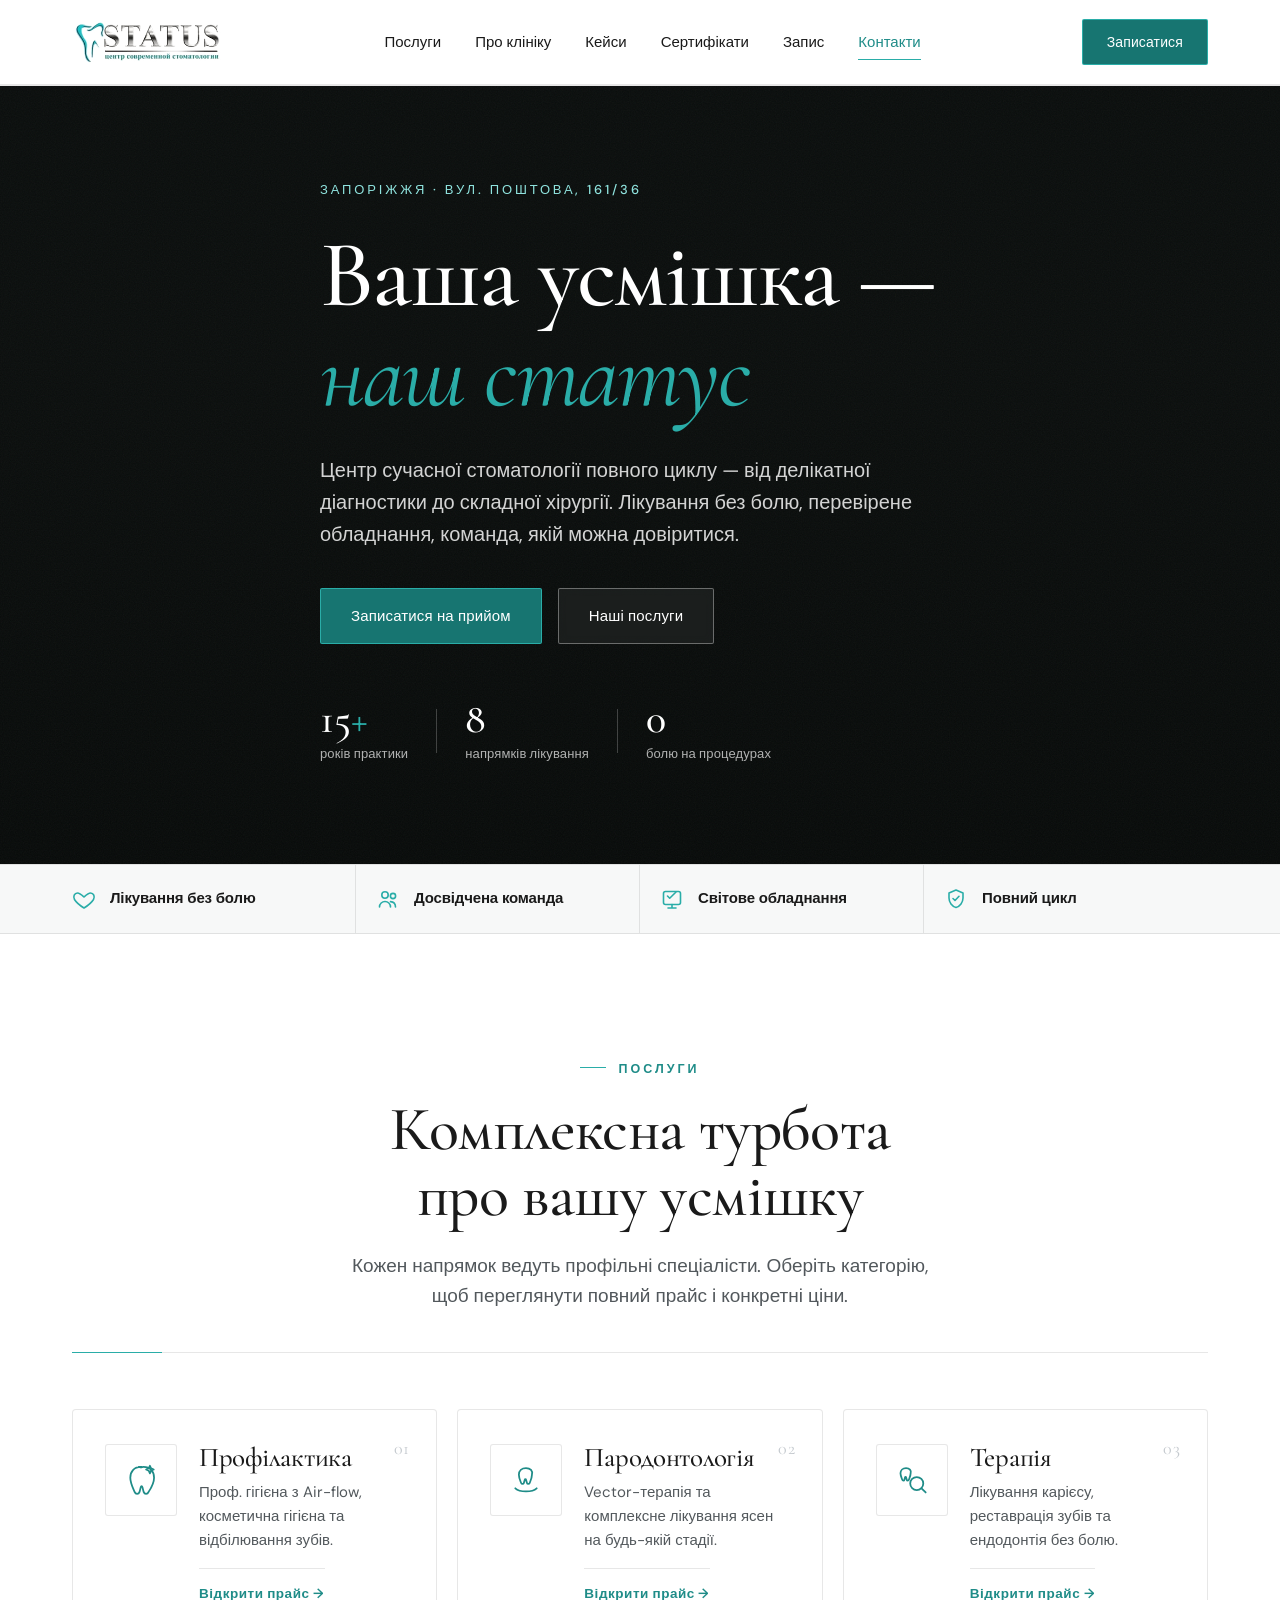
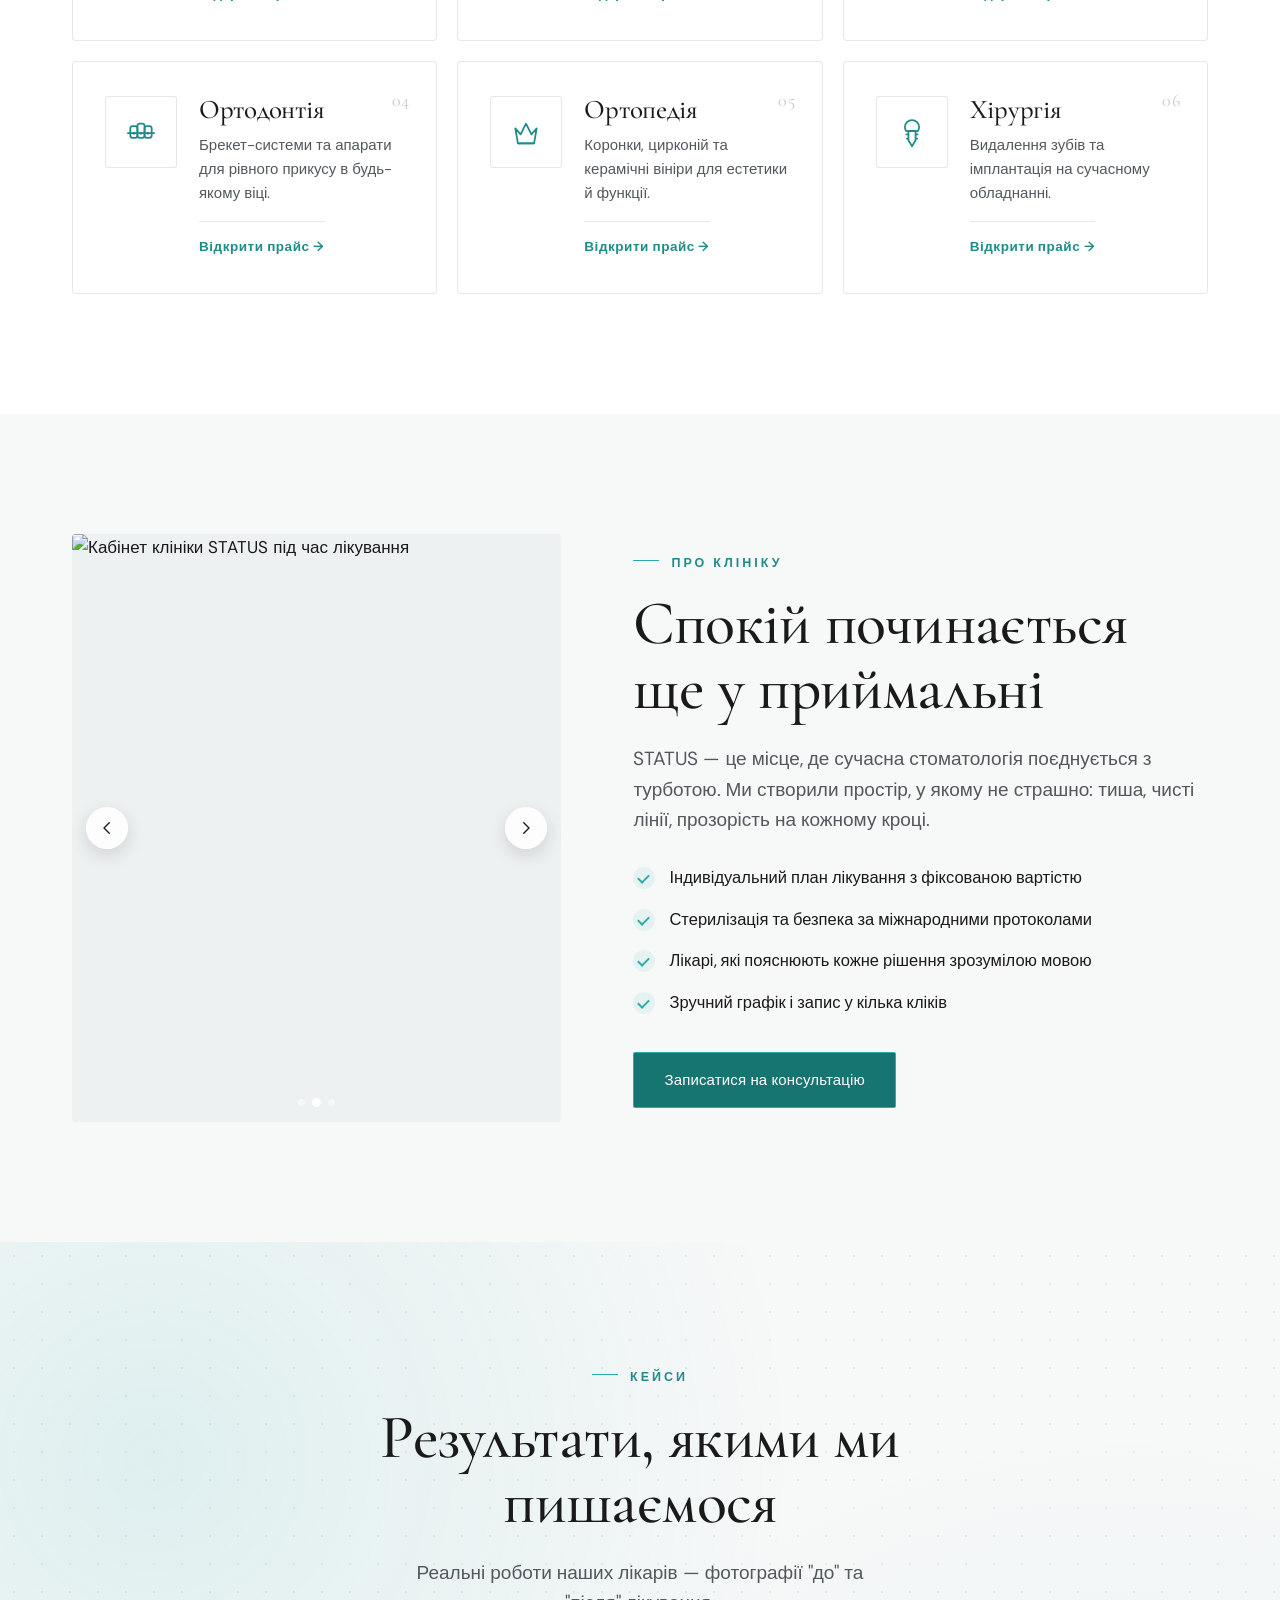
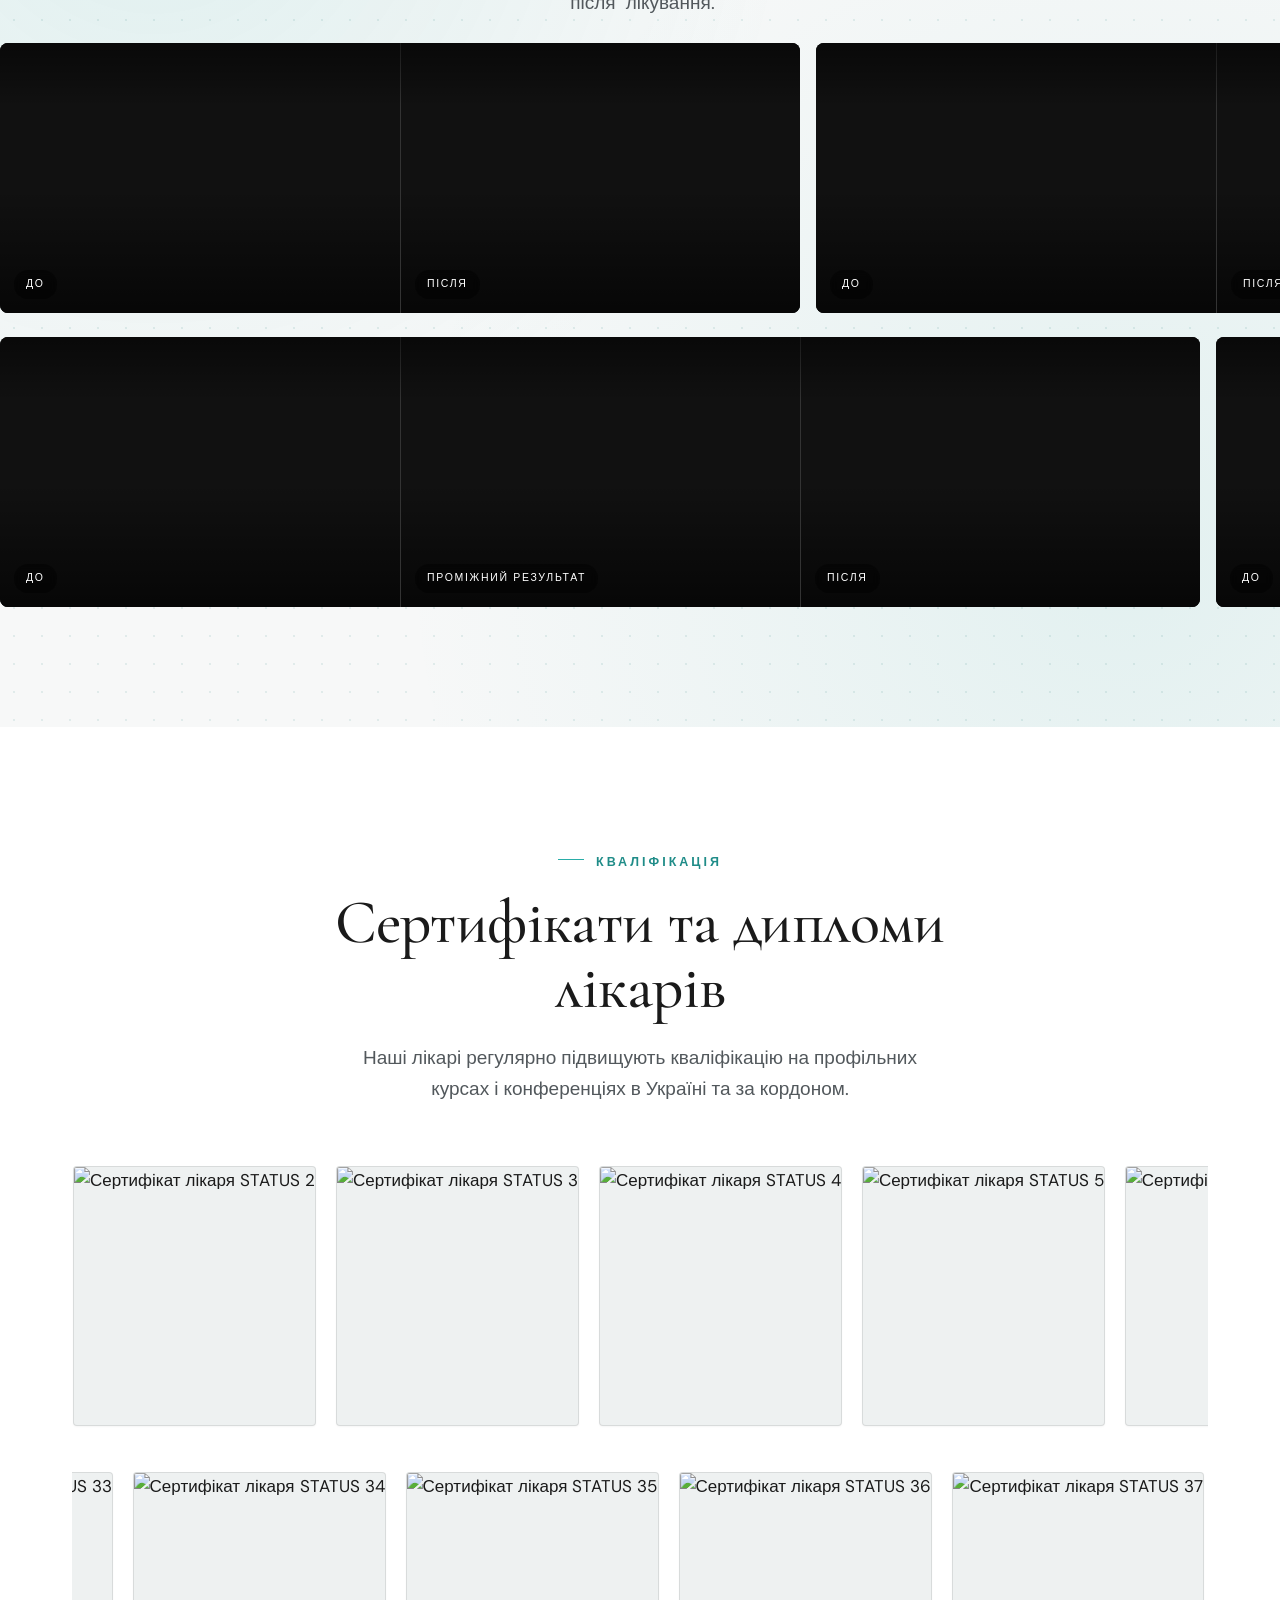
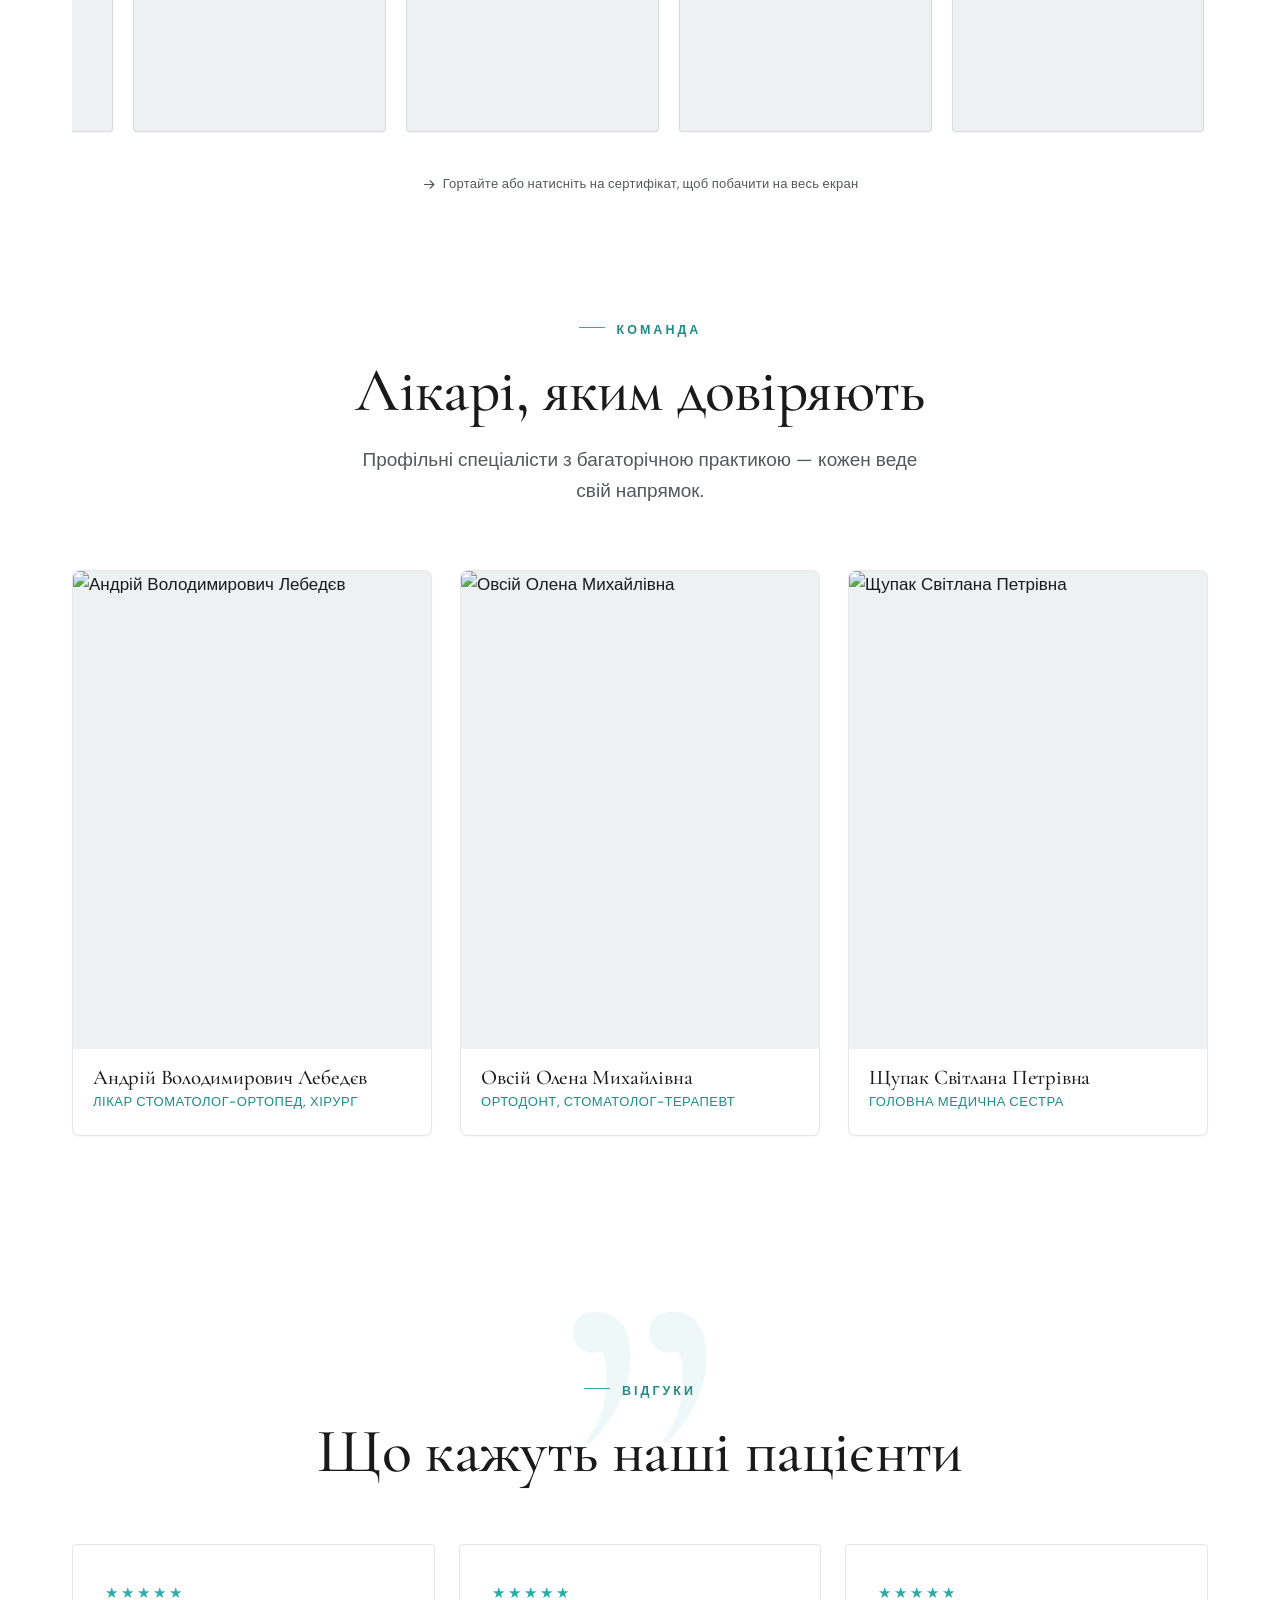
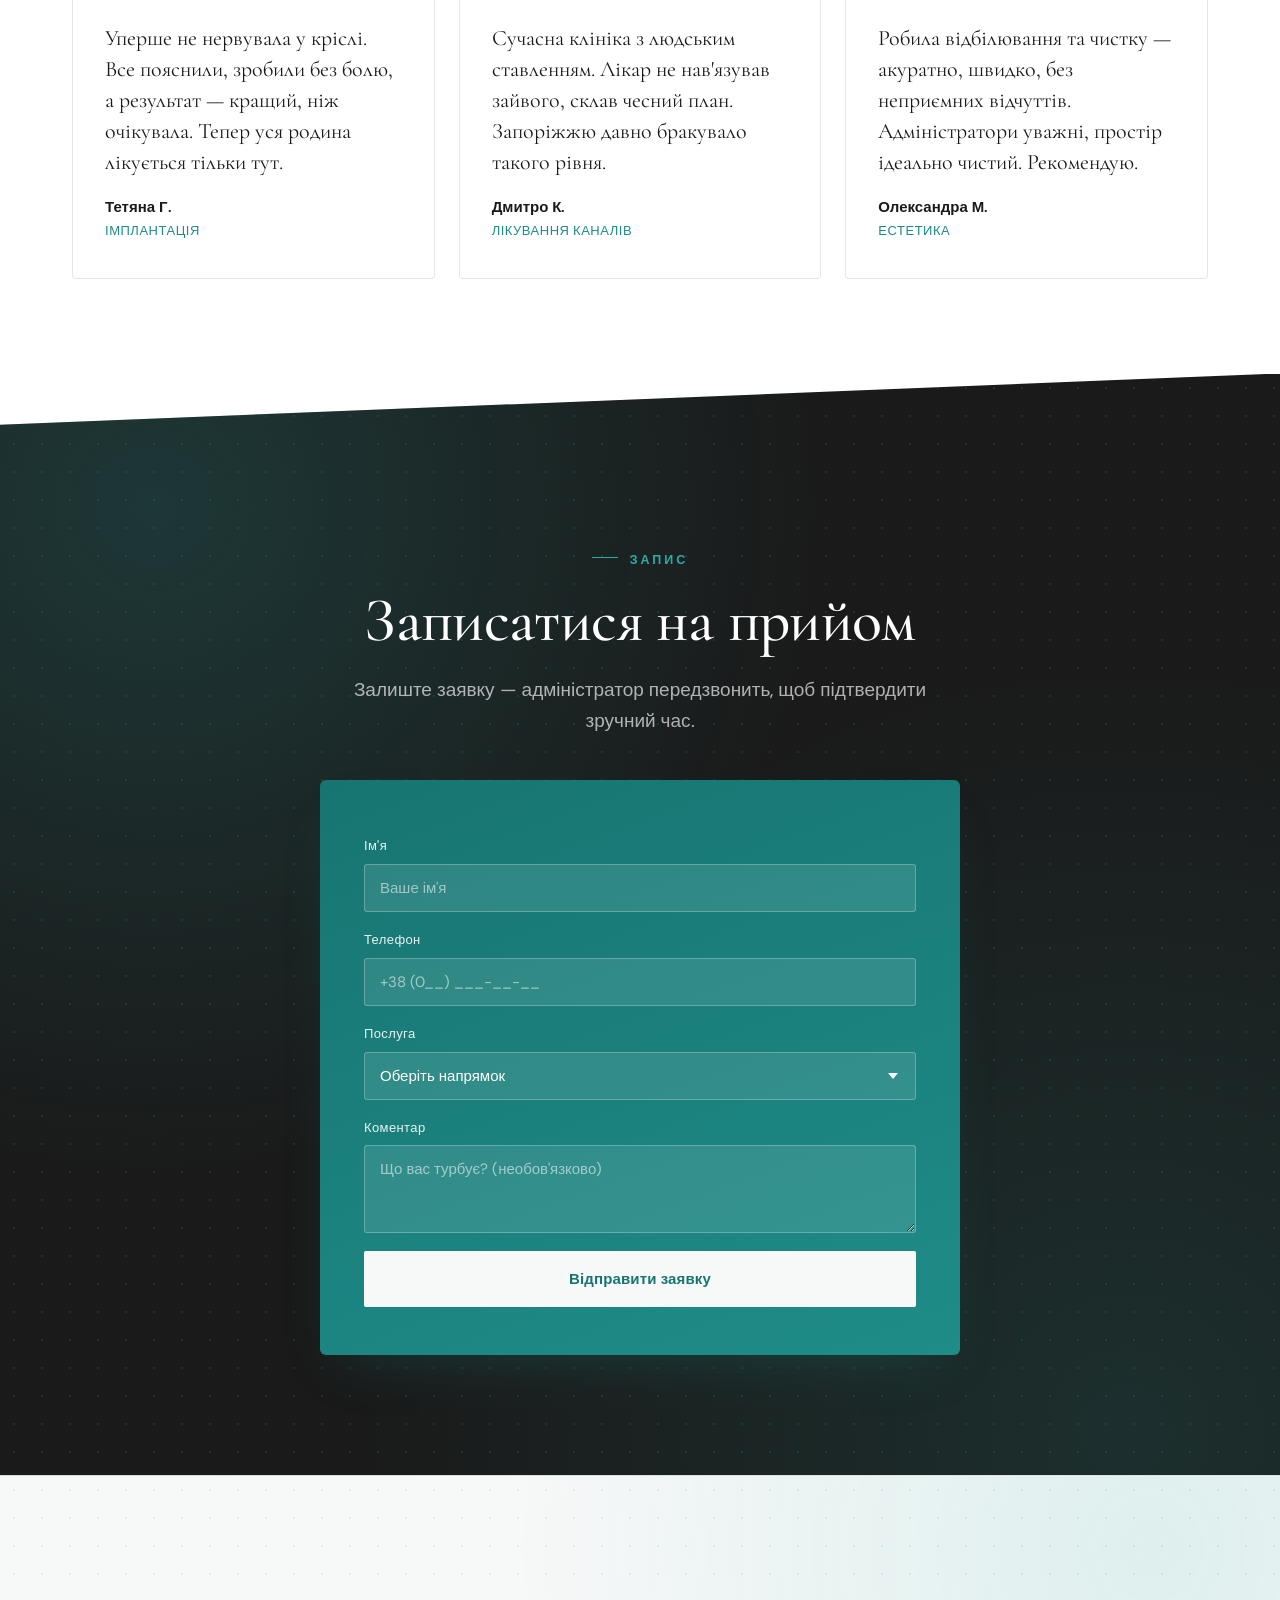
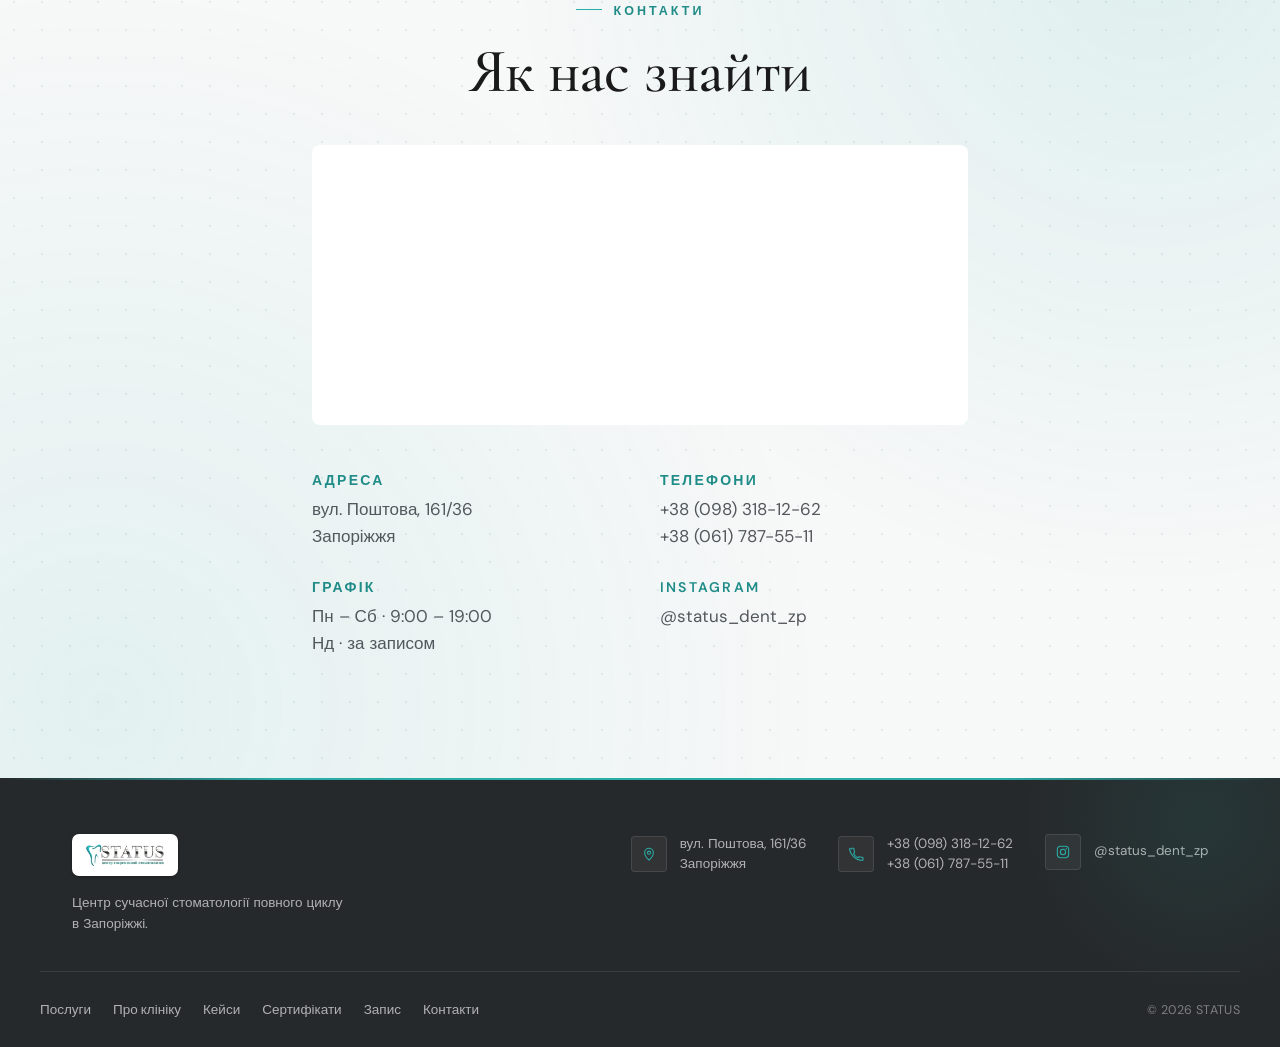
==== commit 8ed6a7a0: "Fix case modal overflow for real — grid columns weren't shrinking grid-auto-columns:1fr alone still " ====
--- a/index.html
+++ b/index.html
@@ -12,7 +12,7 @@
 <link rel="icon" type="image/png" sizes="32x32" href="favicon-32.png">
 <link rel="icon" type="image/png" sizes="16x16" href="favicon-16.png">
 <link rel="apple-touch-icon" href="apple-touch-icon.png">
-<link rel="stylesheet" href="status.css?v=7">
+<link rel="stylesheet" href="status.css?v=8">
 </head>
 <body>
 
@@ -490,6 +490,6 @@
   </div>
 </footer>
 
-<script src="status.js?v=7"></script>
+<script src="status.js?v=8"></script>
 </body>
 </html>
--- a/status.css
+++ b/status.css
@@ -319,7 +319,7 @@
 .case-modal{position:fixed;inset:0;z-index:200;background:rgba(10,12,11,.92);display:flex;align-items:center;justify-content:center;
   padding:40px;opacity:0;visibility:hidden;transition:opacity .25s var(--ease),visibility .25s var(--ease)}
 .case-modal.open{opacity:1;visibility:visible}
-.case-modal-gallery{display:grid;grid-auto-flow:column;grid-auto-columns:1fr;align-items:center;justify-items:center;gap:16px;width:100%;max-width:1400px;max-height:100%}
+.case-modal-gallery{display:grid;grid-auto-flow:column;grid-auto-columns:minmax(0,1fr);align-items:center;justify-items:center;gap:16px;width:100%;max-width:1400px;max-height:100%;min-width:0}
 .case-modal-shot{display:flex;flex-direction:column;align-items:center;gap:10px;min-width:0;width:100%}
 .case-modal-shot img{width:100%;max-width:100%;height:auto;max-height:70vh;object-fit:contain;border-radius:4px;box-shadow:0 30px 80px rgba(0,0,0,.5)}
 .case-modal-shot span{font-size:12px;letter-spacing:.14em;text-transform:uppercase;color:#fff;background:rgba(255,255,255,.1);padding:6px 14px;border-radius:20px;flex:none}
